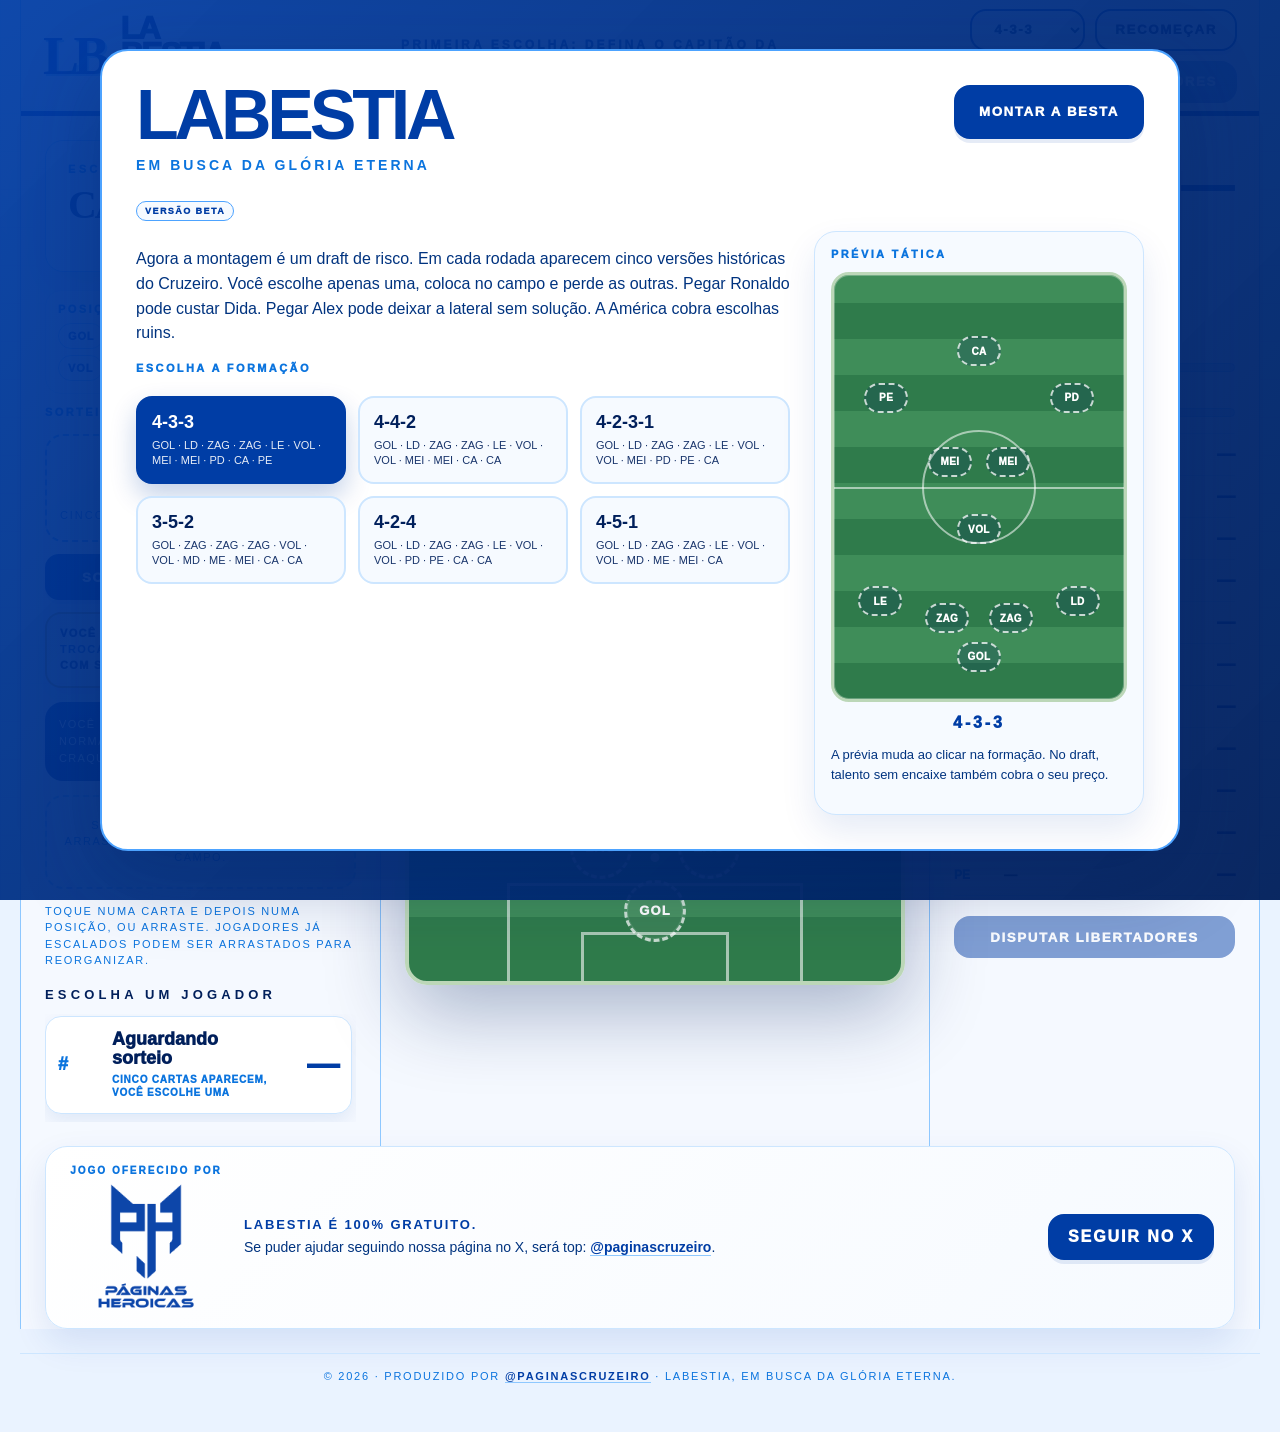
==== index.html @ 69e486f3 "Rename index.html.html to index.html" ====
<!doctype html>
<html lang="pt-BR">
<head>
<meta charset="utf-8" />
<meta name="viewport" content="width=device-width, initial-scale=1" />
<title>LaBestia, Em Busca da Glória Eterna</title>
<style>
:root{
  --blue990:#001744;
  --blue960:#001F5B;
  --blue900:#00337F;
  --blue850:#003DA5;
  --blue780:#0057C2;
  --blue700:#0B74DE;
  --blue520:#4DA3FF;
  --blue340:#8EC8FF;
  --blue190:#CDE6FF;
  --blue120:#EAF3FF;
  --blue070:#F6FAFF;
  --white:#FFFFFF;
  --gold:#D6A542;
  --gold2:#F0CC6B;
  --warn:#D94A3A;
  --good:#0B74DE;
  --shadow:0 18px 46px rgba(0,31,91,.18);
  --shadow2:0 26px 80px rgba(0,31,91,.32);
  --mono:"Arial Narrow","Roboto Condensed","Oswald",Arial,sans-serif;
  --sans:Inter,Arial,sans-serif;
}
*{box-sizing:border-box}
html,body{margin:0;min-height:100%;background:var(--blue120);color:var(--blue960);font-family:var(--sans)}
body:before{content:"";position:fixed;inset:0;pointer-events:none;background:radial-gradient(circle at 18% 0%,rgba(255,255,255,.90),transparent 34%),linear-gradient(90deg,rgba(0,61,165,.075) 1px,transparent 1px),linear-gradient(0deg,rgba(0,61,165,.055) 1px,transparent 1px);background-size:auto,38px 38px,38px 38px;opacity:.98}
button,select{font-family:var(--mono);font-weight:1000;letter-spacing:.12em;text-transform:uppercase;color:var(--blue960);background:var(--white);border:2px solid var(--blue850);border-radius:16px;min-height:42px;padding:0 18px;cursor:pointer;box-shadow:0 4px 0 rgba(0,61,165,.10)}
button:hover,select:hover{transform:translateY(-1px);box-shadow:0 7px 0 rgba(0,61,165,.12)}
button:disabled{opacity:.48;cursor:not-allowed;transform:none;box-shadow:none}.btn-primary{background:var(--blue850);color:var(--white);border-color:var(--blue850)}.btn-soft{background:var(--blue190);color:var(--blue900);border-color:var(--blue520)}.btn-gold{background:linear-gradient(180deg,var(--gold2),var(--gold));border-color:var(--gold);color:var(--blue960)}
.app{width:min(1240px,calc(100vw - 28px));margin:0 auto;position:relative;z-index:1;background:rgba(255,255,255,.50);border-left:1px solid var(--blue340);border-right:1px solid var(--blue340)}
.topbar{min-height:116px;display:grid;grid-template-columns:320px 1fr 420px;align-items:center;border-bottom:5px solid var(--blue850);gap:16px;padding:0 22px;background:linear-gradient(180deg,rgba(255,255,255,.72),rgba(234,243,255,.66))}
.brand{display:flex;align-items:center;gap:16px}.brand .mark{font-family:Georgia,serif;font-size:54px;font-weight:900;letter-spacing:-.1em;color:var(--blue850);text-shadow:2px 2px 0 var(--blue340)}.brand .word{font-family:var(--mono);font-size:32px;line-height:.82;font-weight:1000;letter-spacing:-.07em;text-transform:uppercase;color:var(--blue960)}.brand .tag{font-family:var(--mono);font-size:10px;letter-spacing:.28em;margin-top:9px;color:var(--blue700);white-space:nowrap}.center-status{text-align:center;font-family:var(--mono);letter-spacing:.26em;font-size:12px;font-weight:1000;color:var(--blue900);text-transform:uppercase;line-height:1.6}.top-actions{display:flex;gap:10px;justify-content:flex-end;align-items:center;flex-wrap:wrap}.top-actions select{min-width:112px;background:var(--blue070)}
.layout{display:grid;grid-template-columns:360px minmax(520px,1fr) 330px;min-height:760px}.left,.right{padding:24px;border-right:1px solid var(--blue340)}.right{border-right:0;border-left:1px solid var(--blue340)}.pitch-wrap{padding:24px;display:flex;align-items:stretch}.draw-card{background:var(--white);min-height:132px;padding:22px;margin-bottom:18px;border:1px solid var(--blue340);border-radius:18px;box-shadow:var(--shadow)}.draw-card .label{font-family:var(--mono);font-size:11px;letter-spacing:.30em;color:var(--blue700);font-weight:1000;text-transform:uppercase}.draw-title{display:flex;align-items:flex-end;gap:12px;margin-top:12px}.country{font-family:Georgia,serif;font-size:40px;line-height:.9;font-weight:900;letter-spacing:-.06em;color:var(--blue960)}.cup{font-family:var(--mono);font-size:22px;line-height:1;font-weight:1000;color:var(--blue850);letter-spacing:.06em;text-transform:uppercase}.micro{font-family:var(--mono);font-size:11px;letter-spacing:.22em;color:var(--blue700);font-weight:1000;text-transform:uppercase}.small{font-size:13px;color:var(--blue900);line-height:1.55}.hint{font-family:var(--mono);font-size:11px;letter-spacing:.16em;color:var(--blue700);line-height:1.5;text-transform:uppercase;margin:14px 0}.btn-row{display:flex;gap:10px;flex-wrap:wrap}.btn-row button{border-radius:14px;min-height:46px;flex:1;padding:0 12px}.roll-strip{height:108px;border:2px dashed var(--blue520);border-radius:18px;background:linear-gradient(135deg,var(--blue070),var(--blue190));display:grid;place-items:center;margin:16px 0 12px;overflow:hidden;position:relative;box-shadow:inset 0 0 0 1px rgba(255,255,255,.82)}.roll-strip:after{content:"";position:absolute;inset:0;background:linear-gradient(90deg,transparent,rgba(255,255,255,.86),transparent);transform:translateX(-120%)}.rolling:after{animation:scan .72s linear infinite}@keyframes scan{to{transform:translateX(120%)}}.roll-main{font-family:var(--mono);font-size:42px;font-weight:1000;letter-spacing:-.04em;text-transform:uppercase;color:var(--blue960);max-width:305px;white-space:nowrap;overflow:hidden;text-overflow:ellipsis;text-align:center}.roll-sub{font-family:var(--mono);font-size:11px;color:var(--blue700);letter-spacing:.18em;text-transform:uppercase;text-align:center;margin-top:6px;max-width:310px;line-height:1.3}.need-box{background:var(--blue070);border:1px solid var(--blue190);border-radius:16px;padding:12px;margin:12px 0}.need-tags{display:flex;flex-wrap:wrap;gap:6px;margin-top:8px}.need-tags span{font-family:var(--mono);font-size:11px;font-weight:1000;letter-spacing:.08em;background:var(--white);border:1px solid var(--blue340);border-radius:999px;padding:6px 9px;color:var(--blue850)}.need-tags span.done{background:var(--blue850);color:var(--white);border-color:var(--blue850)}
.left h3,.right h3{font-family:var(--mono);letter-spacing:.32em;text-transform:uppercase;font-size:13px;margin:18px 0 12px;color:var(--blue960)}.option-list{display:grid;gap:10px;max-height:390px;overflow:auto;padding:2px 4px 8px 0}.player-option{display:grid;grid-template-columns:44px minmax(0,1fr) 54px;gap:10px;align-items:center;background:var(--white);border:1px solid var(--blue190);border-radius:16px;padding:13px 12px;cursor:pointer;box-shadow:0 8px 20px rgba(0,61,165,.09);min-height:86px;position:relative}.player-option:hover,.player-option.selected{border-color:var(--blue850);box-shadow:0 12px 28px rgba(0,61,165,.18);transform:translateY(-1px)}.player-option.legend{background:linear-gradient(180deg,var(--white),rgba(240,204,107,.30));border-color:var(--gold)}.player-option.craque{background:linear-gradient(180deg,var(--white),var(--blue070));border-color:var(--blue520)}.player-option.weak{opacity:.96}.player-option .num{font-family:var(--mono);font-size:18px;font-weight:1000;color:var(--blue700)}.player-option .name{font-family:var(--mono);font-size:18px;font-weight:1000;line-height:1.05;color:var(--blue960);overflow-wrap:anywhere}.player-option .meta{font-family:var(--mono);font-size:10px;line-height:1.35;color:var(--blue700);font-weight:1000;text-transform:uppercase;letter-spacing:.08em;margin-top:5px}.player-option .tagline2{display:inline-block;margin-top:6px;border:1px solid var(--blue340);border-radius:999px;padding:4px 7px;background:var(--blue070);color:var(--blue850);font-size:10px;letter-spacing:.08em;font-family:var(--mono);font-weight:1000;text-transform:uppercase}.player-option .ovr{font-family:var(--mono);font-size:32px;font-weight:1000;color:var(--blue850);text-align:right}.player-option .ovr small{display:block;font-size:9px;color:var(--blue700);letter-spacing:.08em}.draft-note{background:linear-gradient(180deg,var(--blue850),var(--blue900));color:var(--white);border-radius:18px;padding:14px;margin:14px 0;font-family:var(--mono);text-transform:uppercase;letter-spacing:.12em;font-size:11px;line-height:1.55}.draft-note b{color:var(--gold2)}
.pitch{position:relative;width:100%;min-height:708px;max-height:760px;background:repeating-linear-gradient(0deg,#2f7b4b 0,#2f7b4b 64px,#3f8d59 64px,#3f8d59 128px);border:4px solid #bcd7b8;border-radius:22px;overflow:hidden;box-shadow:var(--shadow2);margin:auto}.pitch:before{content:"";position:absolute;inset:0;background:radial-gradient(circle at center,rgba(255,255,255,.10),transparent 38%)}.half,.box,.smallbox,.circle,.spot{position:absolute;border-color:rgba(255,255,255,.58)}.half{left:0;right:0;top:50%;border-top:3px solid rgba(255,255,255,.58)}.circle{width:154px;height:154px;border:3px solid rgba(255,255,255,.58);border-radius:50%;left:50%;top:50%;transform:translate(-50%,-50%)}.box{left:20%;width:60%;height:14%;border:3px solid rgba(255,255,255,.58)}.box.top{top:0;border-top:0}.box.bottom{bottom:0;border-bottom:0}.smallbox{left:35%;width:30%;height:7%;border:3px solid rgba(255,255,255,.58)}.smallbox.top{top:0;border-top:0}.smallbox.bottom{bottom:0;border-bottom:0}.spot{width:9px;height:9px;border-radius:50%;background:rgba(255,255,255,.70);border:0;left:50%;transform:translateX(-50%)}.spot.top{top:17%}.spot.center{top:50%}.spot.bottom{bottom:17%}.slot{position:absolute;transform:translate(-50%,-50%);width:104px;min-height:58px;border:3px dashed rgba(255,255,255,.72);border-radius:22px;display:grid;place-items:center;text-align:center;color:var(--white);font-family:var(--mono);font-size:13px;font-weight:1000;letter-spacing:.08em;text-transform:uppercase;background:rgba(0,31,91,.16);padding:7px;transition:.12s ease;z-index:4}.slot.open:hover,.slot.drop-ok{border-color:var(--gold2);background:rgba(240,204,107,.34);transform:translate(-50%,-50%) scale(1.04)}.slot.selected-move{border-color:var(--gold2);box-shadow:0 0 0 4px rgba(240,204,107,.30)}.slot.filled{border-style:solid;background:rgba(255,255,255,.96);color:var(--blue960);box-shadow:0 10px 25px rgba(0,31,91,.25);min-height:78px;cursor:grab}.slot.badfit{border-color:var(--warn)}.slot .slot-pos{font-size:10px;color:var(--blue700);letter-spacing:.18em}.slot .slot-name{font-size:15px;line-height:1.05;max-width:92px;overflow:hidden;text-overflow:ellipsis;white-space:nowrap}.slot .slot-allpos{font-size:9px;color:var(--blue700);letter-spacing:.08em;margin-top:2px;white-space:nowrap;overflow:hidden;text-overflow:ellipsis;max-width:92px}.slot .slot-ovr{font-size:24px;line-height:1;color:var(--blue850)}.slot .slot-penalty{font-size:9px;color:var(--warn);letter-spacing:.05em}.right .dash{height:6px;width:54px;background:var(--blue850);margin-left:auto;margin-bottom:26px}.tabs{display:flex;gap:8px;margin-bottom:18px}.tab{font-family:var(--mono);font-weight:1000;letter-spacing:.16em;text-transform:uppercase;font-size:11px;color:var(--blue960);display:flex;align-items:center;gap:7px}.tab:before{content:"";width:24px;height:3px;background:var(--blue850);display:block}.tab.def:before{background:var(--blue520)}.big-score{font-family:var(--mono);font-size:54px;line-height:1;font-weight:1000;color:var(--blue850);text-align:center;margin:10px 0 20px}.meter{height:9px;background:var(--blue190);border:1px solid var(--blue340);border-radius:999px;margin:8px 0 16px;overflow:hidden}.meter span{display:block;height:100%;width:0;background:var(--blue850);transition:.25s ease}.meter.def span{background:var(--blue520)}.box-list{margin-top:14px;border-top:1px solid var(--blue190)}.box-row{display:grid;grid-template-columns:42px minmax(0,1fr) 44px;gap:8px;align-items:center;border-bottom:1px solid var(--blue190);min-height:42px;font-family:var(--mono);font-weight:1000;color:var(--blue960)}.box-row .pos{font-size:12px;color:var(--blue700)}.box-row .name{font-size:13px;overflow:hidden;text-overflow:ellipsis;white-space:nowrap}.box-row .name .allpos{display:block;font-size:9px;color:var(--blue700);letter-spacing:.08em;line-height:1.1;overflow:hidden;text-overflow:ellipsis}.box-row .ovr{text-align:right;font-size:18px;color:var(--blue850)}.summary-actions{margin-top:20px}.summary-actions button{width:100%}.shape-warning{border:1px solid var(--warn);background:rgba(217,74,58,.08);border-radius:14px;padding:10px;color:var(--blue960);font-size:12px;line-height:1.45;margin-top:14px}
.start-overlay{position:fixed;inset:0;background:linear-gradient(135deg,rgba(0,61,165,.94),rgba(0,31,91,.96));display:grid;place-items:center;z-index:30;padding:24px}.start-panel{width:min(1080px,100%);background:var(--white);border:2px solid var(--blue520);border-radius:28px;padding:34px;box-shadow:var(--shadow2)}.start-panel h1{font-family:var(--mono);font-size:70px;line-height:.86;letter-spacing:-.06em;text-transform:uppercase;margin:0;color:var(--blue850)}.start-panel h2{font-family:var(--mono);letter-spacing:.22em;text-transform:uppercase;font-size:14px;color:var(--blue700);margin:12px 0 18px}.start-panel p{color:var(--blue900);line-height:1.55}.formation-grid{display:grid;grid-template-columns:repeat(3,1fr);gap:12px;margin:22px 0}.formation-card{background:var(--blue070);border:2px solid var(--blue190);border-radius:16px;padding:14px;cursor:pointer}.formation-card.active{background:var(--blue850);border-color:var(--blue850);color:var(--white);box-shadow:0 12px 26px rgba(0,61,165,.24)}.formation-card b{font-family:var(--mono);font-size:18px}.formation-card span{display:block;margin-top:5px;font-size:11px;line-height:1.35;color:inherit;opacity:.9}.modal{position:fixed;inset:0;background:rgba(0,31,91,.76);display:none;z-index:40;padding:24px;overflow:auto}.modal.open{display:block}.modal-card{width:min(1100px,100%);margin:0 auto;background:var(--blue070);border:2px solid var(--blue520);border-radius:24px;box-shadow:var(--shadow2);overflow:hidden}.modal-head{display:flex;align-items:center;justify-content:space-between;gap:14px;padding:22px 26px;border-bottom:4px solid var(--blue850);background:var(--white)}.modal-head h2{font-family:var(--mono);font-size:34px;text-transform:uppercase;letter-spacing:.05em;margin:0;color:var(--blue850)}.modal-head p{margin:4px 0 0;color:var(--blue700);font-family:var(--mono);letter-spacing:.12em;text-transform:uppercase;font-size:11px}#tournamentContent{padding:24px}.mode-choice{display:grid;grid-template-columns:repeat(2,minmax(0,1fr));gap:18px}.mode-card{background:var(--white);border:2px solid var(--blue190);border-radius:20px;padding:20px;min-height:270px;box-shadow:0 14px 34px rgba(0,61,165,.11);display:flex;flex-direction:column;justify-content:space-between}.mode-card:hover{border-color:var(--blue850);transform:translateY(-2px);transition:.15s ease}.mode-card h3{font-family:var(--mono);font-size:30px;letter-spacing:-.02em;text-transform:uppercase;margin:0 0 10px;color:var(--blue850)}.mode-card p,.mode-card li{color:var(--blue900);line-height:1.52}.mode-card .tagline{font-family:var(--mono);font-size:11px;letter-spacing:.18em;text-transform:uppercase;color:var(--blue700);font-weight:1000;margin-bottom:8px}.campaign{display:grid;grid-template-columns:1fr 1fr;gap:18px}.panel{background:var(--white);border:1px solid var(--blue190);border-radius:20px;padding:18px;box-shadow:0 12px 28px rgba(0,61,165,.10)}.panel h3{font-family:var(--mono);font-size:18px;letter-spacing:.15em;text-transform:uppercase;margin:0 0 14px;color:var(--blue850)}.phase{font-family:var(--mono);letter-spacing:.16em;text-transform:uppercase;font-weight:1000;color:var(--blue700);font-size:12px;margin:12px 0}.next-card{background:linear-gradient(135deg,var(--blue850),var(--blue900));color:var(--white);border-radius:18px;padding:18px;margin-bottom:14px}.versus{font-family:var(--mono);font-size:26px;font-weight:1000;text-transform:uppercase;letter-spacing:.02em;line-height:1.1}.meta{font-family:var(--mono);font-size:11px;letter-spacing:.14em;text-transform:uppercase;color:var(--blue190);margin-top:8px}.mini-cards{display:grid;grid-template-columns:repeat(3,1fr);gap:10px;margin:12px 0}.mini-card{background:var(--blue070);border:1px solid var(--blue190);border-radius:14px;padding:12px;text-align:center}.mini-card b{font-family:var(--mono);font-size:24px;color:var(--blue850)}.toolbar{display:flex;gap:10px;flex-wrap:wrap;margin-top:14px}.toolbar button{flex:1}.table{width:100%;border-collapse:collapse;font-family:var(--mono);font-weight:1000}.table th,.table td{border-bottom:1px solid var(--blue190);padding:8px 6px;text-align:left;color:var(--blue960)}.table th{font-size:10px;letter-spacing:.14em;color:var(--blue700);text-transform:uppercase}.history{max-height:330px;overflow:auto}.history-item{border-bottom:1px solid var(--blue190);padding:9px 0;color:var(--blue900);font-size:13px;line-height:1.4}.live-score{display:grid;grid-template-columns:1fr auto 1fr;gap:16px;align-items:center;background:var(--white);border:1px solid var(--blue190);border-radius:22px;padding:18px;margin-bottom:16px}.live-team{font-family:var(--mono);font-size:20px;font-weight:1000;text-transform:uppercase;color:var(--blue960)}.live-team.away{text-align:right}.scoreline{font-family:var(--mono);font-size:58px;line-height:1;font-weight:1000;color:var(--blue850);white-space:nowrap}.minute{font-family:var(--mono);letter-spacing:.2em;text-transform:uppercase;color:var(--blue700);font-weight:1000;text-align:center}.progress{height:10px;background:var(--blue190);border-radius:999px;overflow:hidden;margin:12px 0}.progress span{display:block;height:100%;background:var(--blue850);width:0}.event-log{background:var(--blue070);border:1px solid var(--blue190);border-radius:18px;padding:14px;max-height:360px;overflow:auto}.event{padding:8px 0;border-bottom:1px solid var(--blue190);color:var(--blue900);line-height:1.4}.event.goal{font-weight:800;color:var(--blue850)}.event .scorer{font-family:var(--mono);font-weight:1000;color:var(--blue960)}.tactic-grid{display:grid;grid-template-columns:repeat(4,1fr);gap:10px}.tactic-grid button{min-height:70px;white-space:normal;line-height:1.25}.final-banner{font-family:var(--mono);font-size:34px;letter-spacing:.04em;text-transform:uppercase;color:var(--white);background:linear-gradient(135deg,var(--blue850),var(--blue900));border-radius:22px;padding:24px;margin-bottom:18px;text-align:center}.toast{position:fixed;bottom:22px;left:50%;transform:translateX(-50%);background:var(--blue850);color:var(--white);font-family:var(--mono);letter-spacing:.12em;text-transform:uppercase;font-weight:1000;border-radius:999px;padding:12px 18px;box-shadow:var(--shadow2);display:none;z-index:60;max-width:min(780px,calc(100vw - 30px));text-align:center}

.start-head{display:flex;align-items:flex-start;justify-content:space-between;gap:18px;margin-bottom:10px}.start-head button{min-width:190px;min-height:54px}.start-content{display:grid;grid-template-columns:minmax(0,1fr) 330px;gap:24px;align-items:start}.formation-preview-card{background:var(--blue070);border:1px solid var(--blue190);border-radius:22px;padding:16px;box-shadow:0 16px 34px rgba(0,61,165,.10)}.preview-pitch{position:relative;height:430px;margin-top:12px;border:3px solid #bcd7b8;border-radius:18px;background:repeating-linear-gradient(0deg,#2f7b4b 0,#2f7b4b 36px,#3f8d59 36px,#3f8d59 72px);overflow:hidden;box-shadow:inset 0 0 0 1px rgba(255,255,255,.28)}.preview-pitch:before{content:"";position:absolute;left:0;right:0;top:50%;border-top:2px solid rgba(255,255,255,.55)}.preview-pitch:after{content:"";position:absolute;width:110px;height:110px;border:2px solid rgba(255,255,255,.55);border-radius:50%;left:50%;top:50%;transform:translate(-50%,-50%)}.preview-slot{position:absolute;transform:translate(-50%,-50%);width:44px;height:30px;border:2px dashed rgba(255,255,255,.75);border-radius:999px;display:grid;place-items:center;color:var(--white);font-family:var(--mono);font-size:10px;font-weight:1000;letter-spacing:.04em;background:rgba(0,31,91,.22)}.preview-title{font-family:var(--mono);font-weight:1000;text-transform:uppercase;letter-spacing:.18em;color:var(--blue850);margin-top:12px;text-align:center}.selected-tray{min-height:94px;margin:14px 0;border:2px dashed var(--blue340);border-radius:18px;background:linear-gradient(135deg,var(--blue070),rgba(205,230,255,.82));display:grid;place-items:center;padding:12px;transition:.15s ease}.selected-tray.ready{border-color:var(--gold);background:linear-gradient(135deg,rgba(240,204,107,.30),var(--blue070));box-shadow:0 12px 26px rgba(0,61,165,.12)}.tray-empty{font-family:var(--mono);font-size:11px;letter-spacing:.14em;text-transform:uppercase;color:var(--blue700);text-align:center;line-height:1.45}.tray-card{width:100%;display:grid;grid-template-columns:minmax(0,1fr) 54px;gap:10px;align-items:center;background:var(--white);border:1px solid var(--blue520);border-radius:16px;padding:12px;cursor:grab;box-shadow:0 10px 24px rgba(0,61,165,.14)}.tray-card b{font-family:var(--mono);font-size:19px;line-height:1.05;color:var(--blue960);display:block;white-space:nowrap;overflow:hidden;text-overflow:ellipsis}.tray-card span{font-family:var(--mono);font-size:10px;letter-spacing:.08em;text-transform:uppercase;color:var(--blue700);font-weight:1000}.tray-card .tray-ovr{font-family:var(--mono);font-size:31px;color:var(--blue850);font-weight:1000;text-align:right}.slot.can-drop{border-color:var(--gold2);box-shadow:0 0 0 4px rgba(240,204,107,.20)}.slot.drop-bad{border-color:var(--warn);box-shadow:0 0 0 4px rgba(217,74,58,.18)}.slot .slot-open-pos{font-size:13px}.slot.filled{min-height:62px}.slot.badfit{border-color:var(--warn);color:var(--warn)}.slot.badfit .slot-ovr{color:var(--warn)}.slot .slot-name{font-size:15px;line-height:1.05;max-width:92px;overflow:hidden;text-overflow:ellipsis;white-space:nowrap}.slot .slot-ovr{font-size:26px;line-height:1;color:var(--blue850)}.result-hero{display:grid;grid-template-columns:120px minmax(0,1fr);gap:18px;align-items:center;background:var(--white);border:1px solid var(--blue190);border-radius:24px;padding:20px;margin-bottom:18px;box-shadow:0 16px 36px rgba(0,61,165,.10)}.result-hero .emoji{font-size:78px;line-height:1;text-align:center}.result-hero h3{font-family:var(--mono);font-size:28px;letter-spacing:.04em;text-transform:uppercase;color:var(--blue850);margin:0 0 8px}.result-hero p{margin:0;color:var(--blue900);line-height:1.45}.result-hero.heartbreak{border-color:rgba(217,74,58,.34);background:linear-gradient(135deg,var(--white),rgba(217,74,58,.07))}.result-hero.heartbreak h3{color:var(--warn)}

@media(max-width:1120px){.app{width:100%;border:0}.topbar{grid-template-columns:1fr;justify-items:center;padding:18px}.top-actions{justify-content:center}.layout{grid-template-columns:1fr}.pitch-wrap{padding:16px}.pitch{min-height:650px}.left,.right{border:0;border-bottom:1px solid var(--blue340)}.campaign,.mode-choice,.start-content{grid-template-columns:1fr}.formation-grid{grid-template-columns:repeat(2,1fr)}.formation-preview-card{display:none}}
@media(max-width:640px){.brand .mark{font-size:46px}.brand .word{font-size:28px}.start-panel{padding:24px}.start-panel h1{font-size:52px}.start-head{display:block}.start-head button{width:100%;margin-top:18px}.formation-grid{grid-template-columns:1fr}.pitch{min-height:610px}.slot{width:72px;min-height:46px}.slot .slot-name{font-size:11px;max-width:60px}.live-score{grid-template-columns:1fr;text-align:center}.live-team.away{text-align:center}.tactic-grid{grid-template-columns:1fr 1fr}.left,.right{padding:18px}}

/* --- Ajustes v3: campo mais limpo, encaixe destacado e animações --- */
.slot{width:76px;min-height:48px;border-radius:999px;padding:4px 5px;line-height:1;}
.slot.open{width:62px;height:62px;min-height:62px;border-radius:50%;background:rgba(255,255,255,.06);box-shadow:inset 0 0 0 1px rgba(255,255,255,.12)}
.slot.open .slot-open-pos{font-size:13px;color:var(--white);letter-spacing:.08em;line-height:1}
.slot.open .fit-adjusted{display:block;margin-top:4px;font-size:8px;letter-spacing:.06em;color:var(--white);opacity:.92;line-height:1.1}
.slot.open.can-drop{border-style:solid;border-color:var(--gold2);background:rgba(240,204,107,.26);box-shadow:0 0 0 4px rgba(240,204,107,.16),inset 0 0 0 1px rgba(255,255,255,.18)}
.slot.open.can-drop .slot-open-pos,.slot.open.can-drop .fit-adjusted{color:var(--white)}
.slot.open.drop-bad{border-style:dashed;border-color:rgba(217,74,58,.85);background:rgba(255,255,255,.10);opacity:.58;filter:saturate(.70)}
.slot.open.drop-bad .slot-open-pos{color:var(--white)}
.slot.open.drop-bad .fit-adjusted{color:#FFD9D4;opacity:1}
.slot.filled{width:78px;min-height:54px;border-radius:18px;padding:6px 5px;}
.slot.filled:hover{transform:translate(-50%,-50%) scale(1.03)}
.slot .slot-name{font-size:12px;line-height:1;max-width:66px;}
.slot .slot-ovr{font-size:22px;line-height:.95;margin-top:2px;}
.slot.badfit{border-color:var(--warn);background:rgba(255,255,255,.98);box-shadow:0 10px 26px rgba(217,74,58,.18)}
.slot.badfit .slot-name,.slot.badfit .slot-ovr{color:var(--warn)}
.slot.selected-move{box-shadow:0 0 0 5px rgba(240,204,107,.25),0 12px 28px rgba(0,31,91,.22)}
.result-scene{position:relative;min-height:220px;display:grid;place-items:center;border-radius:22px;overflow:hidden;background:linear-gradient(135deg,var(--blue850),var(--blue700));margin-bottom:16px;border:1px solid var(--blue520)}
.result-scene:before{content:"";position:absolute;inset:-20%;background:radial-gradient(circle at 50% 40%,rgba(255,255,255,.35),transparent 22%),linear-gradient(90deg,rgba(255,255,255,.11) 1px,transparent 1px),linear-gradient(0deg,rgba(255,255,255,.10) 1px,transparent 1px);background-size:auto,28px 28px,28px 28px;animation:sceneDrift 7s linear infinite;opacity:.72}
@keyframes sceneDrift{to{transform:translate(28px,28px)}}
.trophy-anim{position:relative;width:112px;height:142px;animation:trophyRise 1.2s cubic-bezier(.2,1.3,.2,1) both;filter:drop-shadow(0 18px 16px rgba(0,31,91,.34))}
.trophy-anim:before{content:"";position:absolute;left:31px;top:18px;width:50px;height:70px;background:linear-gradient(180deg,var(--gold2),var(--gold));border-radius:0 0 18px 18px;border:4px solid rgba(255,255,255,.50)}
.trophy-anim:after{content:"";position:absolute;left:45px;top:92px;width:22px;height:34px;background:linear-gradient(180deg,var(--gold2),var(--gold));box-shadow:0 28px 0 16px var(--gold);border-radius:8px}
.trophy-ear{display:none}
.trophy-shine{position:absolute;left:40px;top:24px;width:12px;height:56px;background:rgba(255,255,255,.55);border-radius:10px;transform:rotate(14deg)}
@keyframes trophyRise{0%{transform:translateY(90px) scale(.66);opacity:0}70%{transform:translateY(-8px) scale(1.05);opacity:1}100%{transform:translateY(0) scale(1)}}
.result-confetti{position:absolute;inset:0;pointer-events:none;background:radial-gradient(circle at 20% 18%,var(--gold2) 0 3px,transparent 4px),radial-gradient(circle at 72% 26%,var(--white) 0 3px,transparent 4px),radial-gradient(circle at 54% 14%,var(--blue190) 0 3px,transparent 4px),radial-gradient(circle at 82% 66%,var(--gold2) 0 3px,transparent 4px),radial-gradient(circle at 32% 78%,var(--white) 0 3px,transparent 4px);animation:confettiFall 1.6s ease-in-out infinite alternate}
@keyframes confettiFall{to{transform:translateY(16px)}}
.defeat-anim{position:relative;width:146px;height:166px;animation:defeatShake 1.1s ease-in-out infinite;filter:drop-shadow(0 16px 14px rgba(0,31,91,.25))}
.defeat-anim .head{position:absolute;left:52px;top:26px;width:42px;height:42px;border-radius:50%;background:var(--blue070);border:4px solid var(--blue340)}
.defeat-anim .body{position:absolute;left:45px;top:73px;width:56px;height:74px;border-radius:22px 22px 12px 12px;background:var(--blue190);border:4px solid var(--blue340)}
.defeat-anim .arm{position:absolute;top:24px;width:54px;height:88px;border:9px solid var(--blue070);border-bottom:0;border-radius:50px 50px 0 0}.defeat-anim .arm.left{left:8px;transform:rotate(-35deg)}.defeat-anim .arm.right{right:8px;transform:rotate(35deg)}
.defeat-anim .tear{position:absolute;left:83px;top:54px;width:7px;height:13px;border-radius:50%;background:var(--blue520);animation:tearDrop 1.2s ease-in infinite}
@keyframes defeatShake{0%,100%{transform:rotate(-1deg)}50%{transform:rotate(2deg) translateY(2px)}}
@keyframes tearDrop{0%{opacity:0;transform:translateY(-3px)}35%{opacity:1}100%{opacity:0;transform:translateY(18px)}}
.match-result-flash{margin:14px 0;padding:12px 14px;border-radius:16px;font-family:var(--mono);letter-spacing:.12em;text-transform:uppercase;font-weight:1000;text-align:center;animation:flashIn .55s ease both}.match-result-flash.win{background:rgba(240,204,107,.34);color:var(--blue960);border:1px solid var(--gold)}.match-result-flash.loss{background:rgba(217,74,58,.10);color:var(--warn);border:1px solid rgba(217,74,58,.35)}.match-result-flash.draw{background:var(--blue190);color:var(--blue900);border:1px solid var(--blue340)}
@keyframes flashIn{from{opacity:0;transform:translateY(8px) scale(.98)}to{opacity:1;transform:translateY(0) scale(1)}}
@media(max-width:980px){.slot.filled{width:82px}.slot .slot-name{max-width:70px;font-size:12px}.slot.open{width:66px;height:42px}.slot.open .fit-adjusted{font-size:8px}}


/* --- Ajustes v5: draft mais cruel e final mais vivo --- */
.emoji-burst{position:absolute;inset:0;pointer-events:none;z-index:3}
.emoji-burst span{position:absolute;font-size:28px;animation:emojiFloat 1.9s ease-in-out infinite;filter:drop-shadow(0 8px 8px rgba(0,31,91,.24))}
.emoji-burst span:nth-child(1){left:10%;top:18%;animation-delay:.05s}.emoji-burst span:nth-child(2){left:78%;top:14%;animation-delay:.22s}.emoji-burst span:nth-child(3){left:22%;top:70%;animation-delay:.39s}.emoji-burst span:nth-child(4){left:70%;top:72%;animation-delay:.55s}.emoji-burst span:nth-child(5){left:45%;top:10%;animation-delay:.78s}.emoji-burst span:nth-child(6){left:51%;top:80%;animation-delay:.96s}
.emoji-burst.loss span{animation-name:emojiFall;opacity:.92}.emoji-burst.loss span:nth-child(3){font-size:34px}.emoji-burst.win span:nth-child(1),.emoji-burst.win span:nth-child(5){font-size:34px}
@keyframes emojiFloat{0%{transform:translateY(24px) scale(.65) rotate(-12deg);opacity:0}35%{opacity:1}100%{transform:translateY(-28px) scale(1.16) rotate(13deg);opacity:.18}}
@keyframes emojiFall{0%{transform:translateY(-16px) rotate(-8deg);opacity:0}30%{opacity:1}100%{transform:translateY(38px) rotate(14deg);opacity:.25}}
.scene-caption{position:absolute;bottom:18px;left:50%;transform:translateX(-50%);z-index:4;background:rgba(255,255,255,.93);color:var(--blue850);font-family:var(--mono);font-size:18px;font-weight:1000;letter-spacing:.12em;text-transform:uppercase;border-radius:999px;padding:9px 18px;box-shadow:0 12px 26px rgba(0,31,91,.20);white-space:nowrap}
.result-scene.loss .scene-caption{color:var(--warn)}
.result-scene.win{animation:winPulse 1.6s ease-in-out infinite alternate}.result-scene.loss{animation:lossDim 1.35s ease-in-out infinite alternate}
@keyframes winPulse{to{box-shadow:0 0 0 5px rgba(240,204,107,.22),0 26px 70px rgba(0,61,165,.30)}}
@keyframes lossDim{to{filter:saturate(.84) brightness(.96)}}
.trophy-anim{z-index:4}.defeat-anim{z-index:4}


/* --- Ajustes v6: assinatura Páginas Heroicas, cenas finais e rodapé profissional --- */
.field-watermark{position:absolute;left:50%;top:50%;width:min(42%,260px);aspect-ratio:520/669;transform:translate(-50%,-50%);background:url("[data-uri]") center/contain no-repeat;opacity:.085;filter:saturate(.8);pointer-events:none;z-index:1}
.pitch .half,.pitch .circle,.pitch .box,.pitch .smallbox,.pitch .spot{z-index:2}
.pitch .slot{z-index:4}
.ph-support{display:grid;grid-template-columns:160px minmax(0,1fr) auto;gap:18px;align-items:center;margin:0 24px 24px;padding:18px 20px;background:linear-gradient(135deg,var(--white),var(--blue070));border:1px solid var(--blue190);border-radius:22px;box-shadow:0 14px 34px rgba(0,61,165,.10)}
.ph-support-logo{display:grid;gap:6px;place-items:center;text-align:center}
.ph-support-logo .offer{font-family:var(--mono);font-size:10px;font-weight:1000;letter-spacing:.20em;text-transform:uppercase;color:var(--blue700)}
.ph-support-logo img{width:112px;max-height:128px;object-fit:contain;opacity:.95}
.ph-support-copy b{display:block;font-family:var(--mono);letter-spacing:.14em;text-transform:uppercase;color:var(--blue850);font-size:13px;margin-bottom:5px}
.ph-support-copy p{margin:0;color:var(--blue900);line-height:1.48;font-size:14px}
.ph-support-copy a,.site-footer a{color:var(--blue850);font-weight:800;text-decoration:none;border-bottom:1px solid var(--blue340)}
.ph-support-copy a:hover,.site-footer a:hover{color:var(--blue700)}
.ph-support .follow-btn{min-width:156px;justify-self:end;display:inline-flex;align-items:center;justify-content:center;min-height:46px;padding:0 18px;border:2px solid var(--blue850);border-radius:16px;background:var(--blue850);color:var(--white);font-family:var(--mono);font-weight:1000;letter-spacing:.12em;text-transform:uppercase;text-decoration:none;box-shadow:0 4px 0 rgba(0,61,165,.10)}.ph-support .follow-btn:hover{transform:translateY(-1px);box-shadow:0 7px 0 rgba(0,61,165,.12);color:var(--white)}
.site-footer{width:min(1240px,calc(100vw - 28px));margin:12px auto 34px;position:relative;z-index:1;text-align:center;font-family:var(--mono);font-size:11px;letter-spacing:.16em;text-transform:uppercase;color:var(--blue700);padding:16px;border-top:1px solid var(--blue190)}
.victory-anim{position:relative;width:150px;height:164px;z-index:4;animation:victoryJump 1.5s cubic-bezier(.2,1.3,.2,1) infinite;filter:drop-shadow(0 18px 16px rgba(0,31,91,.30))}
.victory-anim .v-head{position:absolute;left:55px;top:20px;width:42px;height:42px;border-radius:50%;background:var(--blue070);border:4px solid var(--blue190);box-shadow:inset 0 -5px 0 rgba(77,163,255,.24)}
.victory-anim .v-body{position:absolute;left:48px;top:65px;width:56px;height:76px;border-radius:22px 22px 14px 14px;background:linear-gradient(180deg,var(--blue190),var(--blue340));border:4px solid var(--blue070)}
.victory-anim .v-arm{position:absolute;top:20px;width:58px;height:76px;border:9px solid var(--blue070);border-bottom:0;border-radius:50px 50px 0 0}
.victory-anim .v-arm.left{left:4px;transform:rotate(-42deg)}
.victory-anim .v-arm.right{right:4px;transform:rotate(42deg)}
.victory-anim .v-star{position:absolute;left:62px;top:104px;font-size:25px;color:var(--gold);animation:starPulse 1.1s ease-in-out infinite alternate}
@keyframes victoryJump{0%,100%{transform:translateY(0) rotate(-1deg)}50%{transform:translateY(-12px) rotate(1deg)}}
@keyframes starPulse{to{transform:scale(1.18);opacity:.72}}
.emoji-burst.win span{font-size:0}
.emoji-burst.loss span{font-size:34px;animation-name:thumbsFall;opacity:.88;color:var(--warn)}
@keyframes thumbsFall{0%{transform:translateY(-18px) rotate(-8deg);opacity:0}28%{opacity:1}100%{transform:translateY(42px) rotate(16deg);opacity:.22}}
@media(max-width:820px){.ph-support{grid-template-columns:1fr;margin:0 16px 20px;text-align:center}.ph-support .follow-btn{justify-self:center;width:100%}.site-footer{width:100%;padding:14px 18px}}



/* --- Ajustes v7: taça realista, derrota com dislike e easter egg fase de grupos --- */
.result-scene{min-height:300px;padding:24px;}
.result-scene.win{background:linear-gradient(135deg,#003DA5,#0B74DE);}
.result-scene.loss{background:linear-gradient(135deg,#EAF3FF,#CDE6FF);border-color:rgba(217,74,58,.35);}
.scene-trophy{position:relative;z-index:4;display:grid;place-items:center;animation:trophyRise 1.05s cubic-bezier(.2,1.3,.2,1) both;}
.scene-trophy img{width:min(210px,46vw);max-height:250px;object-fit:contain;filter:drop-shadow(0 18px 20px rgba(0,31,91,.26));}
.result-scene.loss .scene-trophy{animation:lossTrophy .95s ease-in-out both;}
.result-scene.loss .scene-trophy img{filter:drop-shadow(0 15px 18px rgba(0,31,91,.15)) grayscale(.15) opacity(.90);}
@keyframes lossTrophy{0%{transform:translateY(-8px) rotate(0deg)}35%{transform:translateY(0) rotate(-4deg)}70%{transform:translateY(0) rotate(4deg)}100%{transform:translateY(0) rotate(0deg)}}
.result-confetti{position:absolute;inset:0;pointer-events:none;background:radial-gradient(circle at 10% 16%,var(--white) 0 4px,transparent 5px),radial-gradient(circle at 22% 68%,var(--blue190) 0 4px,transparent 5px),radial-gradient(circle at 37% 22%,var(--white) 0 3px,transparent 4px),radial-gradient(circle at 55% 78%,var(--blue520) 0 4px,transparent 5px),radial-gradient(circle at 72% 18%,var(--white) 0 4px,transparent 5px),radial-gradient(circle at 88% 66%,var(--blue190) 0 4px,transparent 5px),radial-gradient(circle at 48% 12%,var(--blue520) 0 3px,transparent 4px);animation:confettiFall 1.15s ease-in-out infinite alternate;z-index:2}
.tri-title{position:absolute;top:18px;left:50%;transform:translateX(-50%);z-index:5;background:rgba(255,255,255,.94);color:var(--blue850);font-family:var(--mono);font-size:30px;font-weight:1000;letter-spacing:.13em;text-transform:uppercase;border-radius:999px;padding:10px 22px;box-shadow:0 14px 30px rgba(0,31,91,.20);white-space:nowrap;animation:triPop 1.1s cubic-bezier(.2,1.25,.2,1) both}
@keyframes triPop{0%{transform:translateX(-50%) scale(.62);opacity:0}70%{transform:translateX(-50%) scale(1.08);opacity:1}100%{transform:translateX(-50%) scale(1)}}
.loss-title{position:absolute;top:18px;left:50%;transform:translateX(-50%);z-index:5;background:rgba(255,255,255,.96);color:var(--warn);font-family:var(--mono);font-size:18px;font-weight:1000;letter-spacing:.12em;text-transform:uppercase;border-radius:999px;padding:9px 18px;box-shadow:0 12px 26px rgba(0,31,91,.14);white-space:nowrap}
.result-scene.win .scene-caption{bottom:16px;color:var(--blue850)}
.result-scene.loss .scene-caption{bottom:16px;color:var(--warn)}
.group-easter{margin:14px 0 0;padding:14px 16px;border:2px solid rgba(217,74,58,.38);border-radius:18px;background:linear-gradient(135deg,rgba(217,74,58,.08),var(--white));color:var(--blue960);font-weight:800;line-height:1.45}
.group-easter b{font-family:var(--mono);letter-spacing:.09em;text-transform:uppercase;color:var(--warn)}
@media(max-width:640px){.result-scene{min-height:270px}.scene-trophy img{width:150px;max-height:205px}.tri-title{font-size:21px;padding:8px 15px}.loss-title{font-size:13px;padding:8px 12px}}


/* --- Ajustes v8: versão beta, Elifoot em breve e pausa antes das oitavas --- */
.beta-badge{display:inline-flex;align-items:center;justify-content:center;margin-left:10px;padding:4px 8px;border:1px solid var(--blue520);border-radius:999px;background:var(--blue070);color:var(--blue850);font-family:var(--mono);font-size:9px;font-weight:1000;letter-spacing:.16em;text-transform:uppercase;vertical-align:middle;white-space:nowrap}.start-panel .beta-badge{margin-left:0;margin-top:10px}.mode-card.disabled{opacity:.78;filter:saturate(.75);background:linear-gradient(180deg,var(--blue070),var(--white));cursor:not-allowed}.mode-card.disabled:hover{transform:none;border-color:var(--blue190)}.soon-pill{display:inline-flex;margin-top:12px;padding:8px 11px;border-radius:999px;background:var(--blue190);color:var(--blue850);font-family:var(--mono);font-size:11px;font-weight:1000;letter-spacing:.12em;text-transform:uppercase}.group-complete-hero{background:linear-gradient(135deg,var(--blue850),var(--blue900));border-radius:22px;color:var(--white);padding:22px;margin-bottom:16px;box-shadow:var(--shadow)}.group-complete-hero h3{margin:0 0 8px;font-family:var(--mono);font-size:30px;letter-spacing:.05em;text-transform:uppercase;color:var(--white)}.group-complete-hero p{margin:0;line-height:1.45;color:var(--blue190)}.qualified-row td{background:rgba(77,163,255,.12);color:var(--blue850)!important}.group-complete-note{border:1px solid var(--blue190);background:var(--blue070);border-radius:18px;padding:14px;color:var(--blue900);line-height:1.45;margin-top:14px}.group-complete-note b{font-family:var(--mono);letter-spacing:.10em;text-transform:uppercase;color:var(--blue850)}

/* --- v14: capitão + diagnóstico de campanha --- */
.team-profile-card{border:1px solid var(--blue190);background:linear-gradient(180deg,var(--white),var(--blue070));border-radius:18px;padding:14px;margin:14px 0;box-shadow:0 10px 24px rgba(0,61,165,.08)}
.team-profile-card .profile-kicker{font-family:var(--mono);font-size:10px;letter-spacing:.20em;text-transform:uppercase;color:var(--blue700);font-weight:1000;margin-bottom:6px}.team-profile-card .profile-title{font-family:var(--mono);font-size:22px;line-height:1.05;text-transform:uppercase;color:var(--blue850);font-weight:1000;margin-bottom:8px}.team-profile-card .profile-grid{display:grid;grid-template-columns:repeat(3,1fr);gap:8px;margin:10px 0}.team-profile-card .profile-stat{background:var(--blue070);border:1px solid var(--blue190);border-radius:12px;padding:8px;text-align:center;font-family:var(--mono);font-weight:1000;color:var(--blue960)}.team-profile-card .profile-stat span{display:block;font-size:9px;letter-spacing:.14em;text-transform:uppercase;color:var(--blue700);margin-bottom:4px}.team-profile-card .profile-stat b{font-size:18px;color:var(--blue850)}.team-profile-card .profile-text{font-size:13px;line-height:1.45;color:var(--blue900);margin:8px 0 0}.captain-badge{display:inline-block;margin-left:6px;padding:2px 6px;border-radius:999px;background:var(--gold2);color:var(--blue960);font-family:var(--mono);font-size:9px;letter-spacing:.10em;text-transform:uppercase;font-weight:1000;vertical-align:middle}.mode-card.disabled{opacity:.72;filter:saturate(.78)}.mode-card.disabled:hover{transform:none;border-color:var(--blue190)}.mode-card.disabled button{cursor:not-allowed;opacity:.75;box-shadow:none}

/* --- v15: disputa de pênaltis animada --- */
.penalty-stage{background:linear-gradient(135deg,var(--blue850),var(--blue700));border:1px solid var(--blue520);border-radius:24px;padding:22px;color:var(--white);box-shadow:var(--shadow);position:relative;overflow:hidden}
.penalty-stage:before{content:"";position:absolute;inset:0;background:linear-gradient(90deg,rgba(255,255,255,.10) 1px,transparent 1px),linear-gradient(0deg,rgba(255,255,255,.09) 1px,transparent 1px);background-size:30px 30px;opacity:.45;pointer-events:none}
.penalty-stage>*{position:relative;z-index:1}
.penalty-title{font-family:var(--mono);font-size:32px;letter-spacing:.07em;text-transform:uppercase;margin:0 0 8px;color:var(--white)}
.penalty-sub{font-family:var(--mono);font-size:12px;letter-spacing:.14em;text-transform:uppercase;color:var(--blue190);margin-bottom:18px}
.penalty-scoreboard{display:grid;grid-template-columns:1fr auto 1fr;gap:16px;align-items:center;margin:16px 0 18px}
.penalty-team{font-family:var(--mono);font-weight:1000;text-transform:uppercase;letter-spacing:.08em;font-size:18px}
.penalty-team.away{text-align:right}
.penalty-score{font-family:var(--mono);font-weight:1000;font-size:54px;line-height:1;color:var(--white);background:rgba(255,255,255,.12);border:1px solid rgba(255,255,255,.24);border-radius:18px;padding:8px 18px;min-width:138px;text-align:center}
.penalty-rows{display:grid;gap:12px;background:rgba(255,255,255,.10);border:1px solid rgba(255,255,255,.20);border-radius:20px;padding:14px;margin:14px 0}
.penalty-row{display:grid;grid-template-columns:150px minmax(0,1fr);gap:12px;align-items:center}
.penalty-label{font-family:var(--mono);font-weight:1000;text-transform:uppercase;letter-spacing:.10em;color:var(--white)}
.penalty-shots{display:flex;gap:8px;flex-wrap:wrap}
.penalty-shot{width:38px;height:38px;border-radius:50%;display:grid;place-items:center;background:rgba(255,255,255,.18);border:2px solid rgba(255,255,255,.36);font-family:var(--mono);font-weight:1000;font-size:20px;line-height:1;box-shadow:0 8px 20px rgba(0,31,91,.18)}
.penalty-shot.goal{background:var(--white);border-color:var(--white);color:var(--blue850);animation:penGoal .38s cubic-bezier(.2,1.4,.2,1)}
.penalty-shot.miss{background:rgba(217,74,58,.92);border-color:#ffd5cf;color:var(--white);animation:penMiss .38s ease}
.penalty-shot.pending{color:rgba(255,255,255,.50)}
.penalty-shot.active{box-shadow:0 0 0 5px rgba(255,255,255,.22),0 12px 26px rgba(0,31,91,.26)}
.penalty-note{line-height:1.5;color:var(--blue120);margin:10px 0 0}
.penalty-note b{color:var(--white)}
@keyframes penGoal{0%{transform:translateY(16px) scale(.55);opacity:.35}65%{transform:translateY(-6px) scale(1.18)}100%{transform:translateY(0) scale(1)}}
@keyframes penMiss{0%,100%{transform:translateX(0)}25%{transform:translateX(-5px) rotate(-8deg)}65%{transform:translateX(5px) rotate(8deg)}}
@media(max-width:640px){.penalty-scoreboard{grid-template-columns:1fr;text-align:center}.penalty-team.away{text-align:center}.penalty-row{grid-template-columns:1fr}.penalty-score{font-size:42px}}

/* --- v17: uma única troca de mão --- */
.reroll-warning{margin:12px 0 10px;border:2px solid var(--gold);background:linear-gradient(135deg,rgba(240,204,107,.28),var(--blue070));border-radius:16px;padding:12px 13px;color:var(--blue960);font-family:var(--mono);font-size:11px;line-height:1.45;letter-spacing:.12em;text-transform:uppercase;font-weight:1000;box-shadow:0 10px 24px rgba(0,61,165,.10)}
.reroll-warning b{color:var(--blue850)}
.reroll-warning.used{opacity:.72;border-color:var(--blue190);background:var(--blue070)}

</style>
</head>
<body>
<div class="app">
  <header class="topbar">
    <div class="brand"><div class="mark">LB</div><div><div class="word">La<br>Bestia</div><div class="tag">EM BUSCA DA GLÓRIA ETERNA <span class="beta-badge">Versão Beta</span></div></div></div>
    <div class="center-status" id="statusText">Draft de risco · cada escolha tem preço</div>
    <div class="top-actions"><select id="formationSelect" onchange="setFormation(this.value)"></select><button onclick="resetGame()">Recomeçar</button><button class="btn-primary" id="streamBtn" onclick="openTournament()" disabled>Libertadores</button></div>
  </header>
  <main class="layout">
    <aside class="left">
      <div class="draw-card"><div class="label" id="drawLabel">Rodada do draft</div><div class="draw-title"><div class="country" id="drawPosition">1/11</div><div class="cup" id="drawDecade">5 cartas</div></div></div>
      <div class="need-box"><div class="micro">Posições em aberto</div><div class="need-tags" id="needTags"></div></div>
      <div class="micro">Sorteio de oportunidades</div>
      <div class="roll-strip" id="rollStrip"><div><div class="roll-main" id="rollMain">Role</div><div class="roll-sub" id="rollSub">cinco cartas, uma escolha</div></div></div>
      <div class="btn-row"><button class="btn-primary" id="rollBtn" onclick="rollDraft()">Sortear</button><button id="rerollBtn" onclick="rerollDraft()">Trocar mão · <span id="rerolls">1</span></button></div>
      <div class="reroll-warning" id="rerollWarning">Você tem apenas <b>1 opção para trocar a mão</b> durante o draft. Use com sabedoria.</div>
      <div class="draft-note">Você escolhe <b>1 carta</b>. As outras normalmente somem. Escolha craque, necessidade ou segurança.</div>
      <div class="selected-tray" id="selectedTray"></div>
      <p class="hint">Toque numa carta e depois numa posição, ou arraste. Jogadores já escalados podem ser arrastados para reorganizar.</p>
      <h3>Escolha um jogador</h3><div class="option-list" id="options"></div>
    </aside>
    <section class="pitch-wrap"><div class="pitch" id="pitch"><div class="field-watermark" aria-hidden="true"></div><div class="half"></div><div class="circle"></div><div class="box top"></div><div class="box bottom"></div><div class="smallbox top"></div><div class="smallbox bottom"></div><div class="spot top"></div><div class="spot center"></div><div class="spot bottom"></div></div></section>
    <aside class="right"><h3>Box score · <span id="boxScore">0/11</span></h3><div class="dash"></div><div class="tabs"><div class="tab">Ataque</div><div class="tab def">Defesa</div></div><div class="micro">Overall</div><div class="big-score" id="overall">—</div><div class="micro">Ataque</div><div class="meter"><span id="atkMeter"></span></div><div class="micro">Defesa</div><div class="meter def"><span id="defMeter"></span></div><div class="box-list" id="boxList"></div><div id="shapeWarning"></div><div class="summary-actions"><button class="btn-primary" id="playBtn" onclick="openTournament()" disabled>Disputar Libertadores</button></div></aside>
  </main>
  <section class="ph-support" aria-label="Páginas Heroicas">
    <div class="ph-support-logo"><div class="offer">Jogo oferecido por</div><img src="[data-uri]" alt="Páginas Heroicas"></div>
    <div class="ph-support-copy"><b>LaBestia é 100% gratuito.</b><p>Se puder ajudar seguindo nossa página no X, será top: <a href="https://x.com/paginascruzeiro" target="_blank" rel="noopener">@paginascruzeiro</a>.</p></div>
    <a class="follow-btn btn-primary" href="https://x.com/paginascruzeiro" target="_blank" rel="noopener">Seguir no X</a>
  </section>
</div>
<footer class="site-footer">© 2026 · Produzido por <a href="https://x.com/paginascruzeiro" target="_blank" rel="noopener">@paginascruzeiro</a> · LaBestia, em busca da Glória Eterna.</footer>
<div class="start-overlay" id="startOverlay"><div class="start-panel"><div class="start-head"><div><h1>LaBestia</h1><h2>Em Busca da Glória Eterna</h2><span class="beta-badge">Versão Beta</span></div><button class="btn-primary" onclick="startGame()">Montar a Besta</button></div><div class="start-content"><div><p>Agora a montagem é um draft de risco. Em cada rodada aparecem cinco versões históricas do Cruzeiro. Você escolhe apenas uma, coloca no campo e perde as outras. Pegar Ronaldo pode custar Dida. Pegar Alex pode deixar a lateral sem solução. A América cobra escolhas ruins.</p><div class="micro">Escolha a formação</div><div class="formation-grid" id="startFormations"></div></div><div class="formation-preview-card"><div class="micro">Prévia tática</div><div id="formationPreview"></div><p class="small">A prévia muda ao clicar na formação. No draft, talento sem encaixe também cobra o seu preço.</p></div></div></div></div>
<div class="modal" id="tournamentModal"><div class="modal-card"><div class="modal-head"><div><h2>Libertadores</h2><p id="modalSub">Escolha o modo da campanha</p></div><button onclick="closeTournament()">Fechar</button></div><div id="tournamentContent"></div></div></div><div class="toast" id="toast"></div>
<script>
const PLAYERS = [{"id":1,"decade":"1960","sector":"Goleiro","name":"Raul","primary":"G","extras":"","positions":["G"],"rating":92,"tier":"88-92 Muito forte"},{"id":2,"decade":"1960","sector":"Goleiro","name":"Rossi","primary":"G","extras":"","positions":["G"],"rating":73,"tier":"70-77 Complementar"},{"id":3,"decade":"1960","sector":"Goleiro","name":"Genivaldo","primary":"G","extras":"","positions":["G"],"rating":72,"tier":"70-77 Complementar"},{"id":4,"decade":"1960","sector":"LD","name":"Pedro Paulo","primary":"LD","extras":"ZG","positions":["LD","ZG"],"rating":93,"tier":"93-96 Ídolo/Craque"},{"id":5,"decade":"1960","sector":"LD","name":"Cléver","primary":"LD","extras":"ZG","positions":["LD","ZG"],"rating":75,"tier":"70-77 Complementar"},{"id":6,"decade":"1960","sector":"LE","name":"Vanderlei","primary":"LE","extras":"","positions":["LE"],"rating":88,"tier":"88-92 Muito forte"},{"id":7,"decade":"1960","sector":"LE","name":"Neco","primary":"LE","extras":"ZG","positions":["LE","ZG"],"rating":74,"tier":"70-77 Complementar"},{"id":8,"decade":"1960","sector":"ZG","name":"Vavá","primary":"ZG","extras":"","positions":["ZG"],"rating":86,"tier":"83-87 Importante"},{"id":9,"decade":"1960","sector":"ZG","name":"Procópio","primary":"ZG","extras":"","positions":["ZG"],"rating":89,"tier":"88-92 Muito forte"},{"id":10,"decade":"1960","sector":"ZG","name":"Fontana","primary":"ZG","extras":"","positions":["ZG"],"rating":84,"tier":"83-87 Importante"},{"id":11,"decade":"1960","sector":"ZG","name":"Darci Menezes","primary":"ZG","extras":"","positions":["ZG"],"rating":82,"tier":"78-82 Bom nome"},{"id":12,"decade":"1960","sector":"Meio","name":"Zé Carlos","primary":"VOL","extras":"","positions":["VOL"],"rating":94,"tier":"93-96 Ídolo/Craque"},{"id":13,"decade":"1960","sector":"Meio","name":"Piazza","primary":"VOL","extras":"ZG","positions":["VOL","ZG"],"rating":96,"tier":"93-96 Ídolo/Craque"},{"id":14,"decade":"1960","sector":"Meio","name":"Dirceu Lopes","primary":"MEI","extras":"ATA, MD","positions":["MEI","ATA","MD"],"rating":99,"tier":"97-99 Lendário absoluto"},{"id":15,"decade":"1960","sector":"Meio","name":"Eduardo Amorim","primary":"VOL","extras":"MEI","positions":["VOL","MEI"],"rating":88,"tier":"88-92 Muito forte"},{"id":16,"decade":"1960","sector":"Meio","name":"Amaury","primary":"VOL","extras":"","positions":["VOL"],"rating":81,"tier":"78-82 Bom nome"},{"id":17,"decade":"1960","sector":"Meio","name":"Emerson","primary":"VOL","extras":"MEI","positions":["VOL","MEI"],"rating":78,"tier":"78-82 Bom nome"},{"id":18,"decade":"1960","sector":"Meio","name":"Nelsinho","primary":"VOL","extras":"","positions":["VOL"],"rating":75,"tier":"70-77 Complementar"},{"id":19,"decade":"1960","sector":"Meio","name":"Ilton Chaves","primary":"MEI","extras":"VOL","positions":["MEI","VOL"],"rating":77,"tier":"70-77 Complementar"},{"id":20,"decade":"1960","sector":"Ataque","name":"Tostão","primary":"ATA","extras":"MEI","positions":["ATA","MEI"],"rating":99,"tier":"97-99 Lendário absoluto"},{"id":21,"decade":"1960","sector":"Ataque","name":"Natal","primary":"PD","extras":"ATA","positions":["PD","ATA"],"rating":93,"tier":"93-96 Ídolo/Craque"},{"id":22,"decade":"1960","sector":"Ataque","name":"Evaldo","primary":"ATA","extras":"","positions":["ATA"],"rating":86,"tier":"83-87 Importante"},{"id":23,"decade":"1960","sector":"Ataque","name":"Hílton Oliveira","primary":"PE","extras":"ATA","positions":["PE","ATA"],"rating":82,"tier":"78-82 Bom nome"},{"id":24,"decade":"1960","sector":"Ataque","name":"Raimundinho","primary":"ATA","extras":"","positions":["ATA"],"rating":82,"tier":"78-82 Bom nome"},{"id":25,"decade":"1960","sector":"Ataque","name":"Palhinha","primary":"ATA","extras":"MEI","positions":["ATA","MEI"],"rating":85,"tier":"83-87 Importante"},{"id":26,"decade":"1970","sector":"Goleiro","name":"Raul","primary":"G","extras":"","positions":["G"],"rating":97,"tier":"97-99 Lendário absoluto"},{"id":27,"decade":"1970","sector":"Goleiro","name":"Hélio","primary":"G","extras":"","positions":["G"],"rating":78,"tier":"78-82 Bom nome"},{"id":28,"decade":"1970","sector":"Goleiro","name":"Luiz Antônio","primary":"G","extras":"","positions":["G"],"rating":75,"tier":"70-77 Complementar"},{"id":29,"decade":"1970","sector":"LD","name":"Nelinho","primary":"LD","extras":"MD","positions":["LD","MD"],"rating":96,"tier":"93-96 Ídolo/Craque"},{"id":30,"decade":"1970","sector":"LD","name":"Pedro Paulo","primary":"LD","extras":"ZG","positions":["LD","ZG"],"rating":87,"tier":"83-87 Importante"},{"id":31,"decade":"1970","sector":"LE","name":"Vanderlei","primary":"LE","extras":"","positions":["LE"],"rating":92,"tier":"88-92 Muito forte"},{"id":32,"decade":"1970","sector":"LE","name":"Geraldino","primary":"LE","extras":"ME","positions":["LE","ME"],"rating":77,"tier":"70-77 Complementar"},{"id":33,"decade":"1970","sector":"ZG","name":"Perfumo","primary":"ZG","extras":"","positions":["ZG"],"rating":94,"tier":"93-96 Ídolo/Craque"},{"id":34,"decade":"1970","sector":"ZG","name":"Darci Menezes","primary":"ZG","extras":"","positions":["ZG"],"rating":91,"tier":"88-92 Muito forte"},{"id":35,"decade":"1970","sector":"ZG","name":"Moraes","primary":"ZG","extras":"","positions":["ZG"],"rating":87,"tier":"83-87 Importante"},{"id":36,"decade":"1970","sector":"ZG","name":"Procópio","primary":"ZG","extras":"","positions":["ZG"],"rating":86,"tier":"83-87 Importante"},{"id":37,"decade":"1970","sector":"Meio","name":"Zé Carlos","primary":"VOL","extras":"","positions":["VOL"],"rating":97,"tier":"97-99 Lendário absoluto"},{"id":38,"decade":"1970","sector":"Meio","name":"Piazza","primary":"VOL","extras":"ZG","positions":["VOL","ZG"],"rating":98,"tier":"97-99 Lendário absoluto"},{"id":39,"decade":"1970","sector":"Meio","name":"Eduardo Amorim","primary":"VOL","extras":"MEI","positions":["VOL","MEI"],"rating":92,"tier":"88-92 Muito forte"},{"id":40,"decade":"1970","sector":"Meio","name":"Dirceu Lopes","primary":"MEI","extras":"ATA, MD","positions":["MEI","ATA","MD"],"rating":99,"tier":"97-99 Lendário absoluto"},{"id":41,"decade":"1970","sector":"Meio","name":"Douglas","primary":"VOL","extras":"","positions":["VOL"],"rating":89,"tier":"88-92 Muito forte"},{"id":42,"decade":"1970","sector":"Meio","name":"Ademir","primary":"VOL","extras":"","positions":["VOL"],"rating":88,"tier":"88-92 Muito forte"},{"id":43,"decade":"1970","sector":"Meio","name":"Ilton Chaves","primary":"MEI","extras":"VOL","positions":["MEI","VOL"],"rating":81,"tier":"78-82 Bom nome"},{"id":44,"decade":"1970","sector":"Meio","name":"Ely Mendes","primary":"MEI","extras":"ATA","positions":["MEI","ATA"],"rating":77,"tier":"70-77 Complementar"},{"id":45,"decade":"1970","sector":"Ataque","name":"Joãozinho","primary":"PE","extras":"ATA","positions":["PE","ATA"],"rating":97,"tier":"97-99 Lendário absoluto"},{"id":46,"decade":"1970","sector":"Ataque","name":"Palhinha","primary":"ATA","extras":"MEI","positions":["ATA","MEI"],"rating":96,"tier":"93-96 Ídolo/Craque"},{"id":47,"decade":"1970","sector":"Ataque","name":"Jairzinho","primary":"PD","extras":"ATA","positions":["PD","ATA"],"rating":92,"tier":"88-92 Muito forte"},{"id":48,"decade":"1970","sector":"Ataque","name":"Roberto Batata","primary":"ATA","extras":"","positions":["ATA"],"rating":84,"tier":"83-87 Importante"},{"id":49,"decade":"1970","sector":"Ataque","name":"Natal","primary":"PD","extras":"ATA","positions":["PD","ATA"],"rating":82,"tier":"78-82 Bom nome"},{"id":50,"decade":"1970","sector":"Ataque","name":"Carlinhos Sabiá","primary":"PD","extras":"ATA","positions":["PD","ATA"],"rating":81,"tier":"78-82 Bom nome"},{"id":51,"decade":"1980","sector":"Goleiro","name":"Luiz Antônio","primary":"G","extras":"","positions":["G"],"rating":86,"tier":"83-87 Importante"},{"id":52,"decade":"1980","sector":"Goleiro","name":"Vítor Braga","primary":"G","extras":"","positions":["G"],"rating":78,"tier":"78-82 Bom nome"},{"id":53,"decade":"1980","sector":"Goleiro","name":"Carlos Gomes","primary":"G","extras":"","positions":["G"],"rating":75,"tier":"70-77 Complementar"},{"id":54,"decade":"1980","sector":"LD","name":"Balu","primary":"LD","extras":"MD","positions":["LD","MD"],"rating":85,"tier":"83-87 Importante"},{"id":55,"decade":"1980","sector":"LD","name":"Luís Cosme","primary":"LD","extras":"ZG","positions":["LD","ZG"],"rating":75,"tier":"70-77 Complementar"},{"id":56,"decade":"1980","sector":"LE","name":"Wladimir","primary":"LE","extras":"ME","positions":["LE","ME"],"rating":82,"tier":"78-82 Bom nome"},{"id":57,"decade":"1980","sector":"LE","name":"Genilson","primary":"LE","extras":"ME","positions":["LE","ME"],"rating":75,"tier":"70-77 Complementar"},{"id":58,"decade":"1980","sector":"ZG","name":"Geraldão","primary":"ZG","extras":"","positions":["ZG"],"rating":86,"tier":"83-87 Importante"},{"id":59,"decade":"1980","sector":"ZG","name":"Vilmar","primary":"ZG","extras":"","positions":["ZG"],"rating":78,"tier":"78-82 Bom nome"},{"id":60,"decade":"1980","sector":"ZG","name":"Gilmar Francisco","primary":"ZG","extras":"LD","positions":["ZG","LD"],"rating":78,"tier":"78-82 Bom nome"},{"id":61,"decade":"1980","sector":"ZG","name":"Heraldo","primary":"ZG","extras":"","positions":["ZG"],"rating":74,"tier":"70-77 Complementar"},{"id":62,"decade":"1980","sector":"Meio","name":"Ademir","primary":"VOL","extras":"","positions":["VOL"],"rating":91,"tier":"88-92 Muito forte"},{"id":63,"decade":"1980","sector":"Meio","name":"Douglas","primary":"VOL","extras":"","positions":["VOL"],"rating":88,"tier":"88-92 Muito forte"},{"id":64,"decade":"1980","sector":"Meio","name":"Eduardo Amorim","primary":"VOL","extras":"MEI","positions":["VOL","MEI"],"rating":85,"tier":"83-87 Importante"},{"id":65,"decade":"1980","sector":"Meio","name":"Paulo Isidoro","primary":"MEI","extras":"MD, ATA","positions":["MEI","MD","ATA"],"rating":82,"tier":"78-82 Bom nome"},{"id":66,"decade":"1980","sector":"Meio","name":"Heriberto","primary":"VOL","extras":"","positions":["VOL"],"rating":78,"tier":"78-82 Bom nome"},{"id":67,"decade":"1980","sector":"Meio","name":"Marco Antônio Boiadeiro","primary":"MD","extras":"MEI, VOL","positions":["MD","MEI","VOL"],"rating":81,"tier":"78-82 Bom nome"},{"id":68,"decade":"1980","sector":"Meio","name":"Luiz Fernando Flores","primary":"MEI","extras":"VOL, ME","positions":["MEI","VOL","ME"],"rating":74,"tier":"70-77 Complementar"},{"id":69,"decade":"1980","sector":"Meio","name":"Alexandre","primary":"VOL","extras":"MEI","positions":["VOL","MEI"],"rating":73,"tier":"70-77 Complementar"},{"id":70,"decade":"1980","sector":"Ataque","name":"Joãozinho","primary":"PE","extras":"ATA","positions":["PE","ATA"],"rating":85,"tier":"83-87 Importante"},{"id":71,"decade":"1980","sector":"Ataque","name":"Palhinha","primary":"ATA","extras":"MEI","positions":["ATA","MEI"],"rating":82,"tier":"78-82 Bom nome"},{"id":72,"decade":"1980","sector":"Ataque","name":"Careca","primary":"ATA","extras":"","positions":["ATA"],"rating":77,"tier":"70-77 Complementar"},{"id":73,"decade":"1980","sector":"Ataque","name":"Édson","primary":"ATA","extras":"","positions":["ATA"],"rating":77,"tier":"70-77 Complementar"},{"id":74,"decade":"1980","sector":"Ataque","name":"Roberto César","primary":"PD","extras":"ATA","positions":["PD","ATA"],"rating":78,"tier":"78-82 Bom nome"},{"id":75,"decade":"1980","sector":"Ataque","name":"Mário Tilico","primary":"PE","extras":"ATA","positions":["PE","ATA"],"rating":82,"tier":"78-82 Bom nome"},{"id":76,"decade":"1990","sector":"Goleiro","name":"Dida","primary":"G","extras":"","positions":["G"],"rating":96,"tier":"93-96 Ídolo/Craque"},{"id":77,"decade":"1990","sector":"Goleiro","name":"Paulo César Borges","primary":"G","extras":"","positions":["G"],"rating":75,"tier":"70-77 Complementar"},{"id":78,"decade":"1990","sector":"Goleiro","name":"André Döring","primary":"G","extras":"","positions":["G"],"rating":75,"tier":"70-77 Complementar"},{"id":79,"decade":"1990","sector":"LD","name":"Balu","primary":"LD","extras":"MD","positions":["LD","MD"],"rating":83,"tier":"83-87 Importante"},{"id":80,"decade":"1990","sector":"LD","name":"Vítor","primary":"LD","extras":"MD","positions":["LD","MD"],"rating":80,"tier":"78-82 Bom nome"},{"id":81,"decade":"1990","sector":"LE","name":"Nonato","primary":"LE","extras":"ME","positions":["LE","ME"],"rating":93,"tier":"93-96 Ídolo/Craque"},{"id":82,"decade":"1990","sector":"LE","name":"Gilberto","primary":"LE","extras":"ME","positions":["LE","ME"],"rating":82,"tier":"78-82 Bom nome"},{"id":83,"decade":"1990","sector":"ZG","name":"Adílson Batista","primary":"ZG","extras":"VOL","positions":["ZG","VOL"],"rating":86,"tier":"83-87 Importante"},{"id":84,"decade":"1990","sector":"ZG","name":"Célio Lúcio","primary":"ZG","extras":"","positions":["ZG"],"rating":85,"tier":"83-87 Importante"},{"id":85,"decade":"1990","sector":"ZG","name":"Gélson Baresi","primary":"ZG","extras":"","positions":["ZG"],"rating":84,"tier":"83-87 Importante"},{"id":86,"decade":"1990","sector":"ZG","name":"Wilson Gottardo","primary":"ZG","extras":"VOL","positions":["ZG","VOL"],"rating":85,"tier":"83-87 Importante"},{"id":87,"decade":"1990","sector":"Meio","name":"Ricardinho","primary":"VOL","extras":"","positions":["VOL"],"rating":92,"tier":"88-92 Muito forte"},{"id":88,"decade":"1990","sector":"Meio","name":"Ademir","primary":"VOL","extras":"","positions":["VOL"],"rating":89,"tier":"88-92 Muito forte"},{"id":89,"decade":"1990","sector":"Meio","name":"Douglas","primary":"VOL","extras":"","positions":["VOL"],"rating":86,"tier":"83-87 Importante"},{"id":90,"decade":"1990","sector":"Meio","name":"Luís Fernando Flores","primary":"MEI","extras":"VOL, ME","positions":["MEI","VOL","ME"],"rating":89,"tier":"88-92 Muito forte"},{"id":91,"decade":"1990","sector":"Meio","name":"Palhinha II","primary":"MEI","extras":"ATA","positions":["MEI","ATA"],"rating":90,"tier":"88-92 Muito forte"},{"id":92,"decade":"1990","sector":"Meio","name":"Cleisson","primary":"MEI","extras":"VOL","positions":["MEI","VOL"],"rating":84,"tier":"83-87 Importante"},{"id":93,"decade":"1990","sector":"Meio","name":"Fabinho","primary":"VOL","extras":"","positions":["VOL"],"rating":83,"tier":"83-87 Importante"},{"id":94,"decade":"1990","sector":"Meio","name":"Donizete Oliveira","primary":"VOL","extras":"MEI","positions":["VOL","MEI"],"rating":80,"tier":"78-82 Bom nome"},{"id":95,"decade":"1990","sector":"Ataque","name":"Marcelo Ramos","primary":"ATA","extras":"","positions":["ATA"],"rating":94,"tier":"93-96 Ídolo/Craque"},{"id":96,"decade":"1990","sector":"Ataque","name":"Ronaldo","primary":"ATA","extras":"PE","positions":["ATA","PE"],"rating":92,"tier":"88-92 Muito forte"},{"id":97,"decade":"1990","sector":"Ataque","name":"Roberto Gaúcho","primary":"ATA","extras":"PD, PE","positions":["ATA","PD","PE"],"rating":92,"tier":"88-92 Muito forte"},{"id":98,"decade":"1990","sector":"Ataque","name":"Elivélton","primary":"PE","extras":"ATA","positions":["PE","ATA"],"rating":88,"tier":"88-92 Muito forte"},{"id":99,"decade":"1990","sector":"Ataque","name":"Fábio Júnior","primary":"ATA","extras":"","positions":["ATA"],"rating":85,"tier":"83-87 Importante"},{"id":100,"decade":"1990","sector":"Ataque","name":"Alex Alves","primary":"ATA","extras":"PE","positions":["ATA","PE"],"rating":88,"tier":"88-92 Muito forte"},{"id":101,"decade":"2000","sector":"Goleiro","name":"Fábio","primary":"G","extras":"","positions":["G"],"rating":95,"tier":"93-96 Ídolo/Craque"},{"id":102,"decade":"2000","sector":"Goleiro","name":"André Döring","primary":"G","extras":"","positions":["G"],"rating":82,"tier":"78-82 Bom nome"},{"id":103,"decade":"2000","sector":"Goleiro","name":"Gomes","primary":"G","extras":"","positions":["G"],"rating":88,"tier":"88-92 Muito forte"},{"id":104,"decade":"2000","sector":"LD","name":"Maicon","primary":"LD","extras":"MD","positions":["LD","MD"],"rating":91,"tier":"88-92 Muito forte"},{"id":105,"decade":"2000","sector":"LD","name":"Maurinho","primary":"LD","extras":"MD","positions":["LD","MD"],"rating":88,"tier":"88-92 Muito forte"},{"id":106,"decade":"2000","sector":"LE","name":"Sorín","primary":"LE","extras":"ME, VOL","positions":["LE","ME","VOL"],"rating":94,"tier":"93-96 Ídolo/Craque"},{"id":107,"decade":"2000","sector":"LE","name":"Leandro","primary":"LE","extras":"ME","positions":["LE","ME"],"rating":84,"tier":"83-87 Importante"},{"id":108,"decade":"2000","sector":"ZG","name":"Luisão","primary":"ZG","extras":"","positions":["ZG"],"rating":90,"tier":"88-92 Muito forte"},{"id":109,"decade":"2000","sector":"ZG","name":"Cris","primary":"ZG","extras":"","positions":["ZG"],"rating":89,"tier":"88-92 Muito forte"},{"id":110,"decade":"2000","sector":"ZG","name":"Edu Dracena","primary":"ZG","extras":"","positions":["ZG"],"rating":87,"tier":"83-87 Importante"},{"id":111,"decade":"2000","sector":"ZG","name":"Léo","primary":"ZG","extras":"LE","positions":["ZG","LE"],"rating":82,"tier":"78-82 Bom nome"},{"id":112,"decade":"2000","sector":"Meio","name":"Alex","primary":"MEI","extras":"ATA","positions":["MEI","ATA"],"rating":99,"tier":"97-99 Lendário absoluto"},{"id":113,"decade":"2000","sector":"Meio","name":"Ricardinho","primary":"VOL","extras":"","positions":["VOL"],"rating":83,"tier":"83-87 Importante"},{"id":114,"decade":"2000","sector":"Meio","name":"Maldonado","primary":"VOL","extras":"","positions":["VOL"],"rating":88,"tier":"88-92 Muito forte"},{"id":115,"decade":"2000","sector":"Meio","name":"Ramires","primary":"VOL","extras":"MD","positions":["VOL","MD"],"rating":89,"tier":"88-92 Muito forte"},{"id":116,"decade":"2000","sector":"Meio","name":"Henrique","primary":"VOL","extras":"","positions":["VOL"],"rating":84,"tier":"83-87 Importante"},{"id":117,"decade":"2000","sector":"Meio","name":"Wagner","primary":"MEI","extras":"ME, ATA","positions":["MEI","ME","ATA"],"rating":86,"tier":"83-87 Importante"},{"id":118,"decade":"2000","sector":"Meio","name":"Marquinhos Paraná","primary":"VOL","extras":"LD","positions":["VOL","LD"],"rating":85,"tier":"83-87 Importante"},{"id":119,"decade":"2000","sector":"Meio","name":"Fabrício","primary":"VOL","extras":"","positions":["VOL"],"rating":83,"tier":"83-87 Importante"},{"id":120,"decade":"2000","sector":"Ataque","name":"Marcelo Ramos","primary":"ATA","extras":"","positions":["ATA"],"rating":85,"tier":"83-87 Importante"},{"id":121,"decade":"2000","sector":"Ataque","name":"Fred","primary":"ATA","extras":"","positions":["ATA"],"rating":88,"tier":"88-92 Muito forte"},{"id":122,"decade":"2000","sector":"Ataque","name":"Marcelo Moreno","primary":"ATA","extras":"","positions":["ATA"],"rating":88,"tier":"88-92 Muito forte"},{"id":123,"decade":"2000","sector":"Ataque","name":"Aristizábal","primary":"ATA","extras":"","positions":["ATA"],"rating":90,"tier":"88-92 Muito forte"},{"id":124,"decade":"2000","sector":"Ataque","name":"Guilherme","primary":"ATA","extras":"","positions":["ATA"],"rating":84,"tier":"83-87 Importante"},{"id":125,"decade":"2000","sector":"Ataque","name":"Wellington Paulista","primary":"ATA","extras":"","positions":["ATA"],"rating":84,"tier":"83-87 Importante"},{"id":126,"decade":"2010","sector":"Goleiro","name":"Fábio","primary":"G","extras":"","positions":["G"],"rating":98,"tier":"97-99 Lendário absoluto"},{"id":127,"decade":"2010","sector":"Goleiro","name":"Rafael","primary":"G","extras":"","positions":["G"],"rating":84,"tier":"83-87 Importante"},{"id":128,"decade":"2010","sector":"Goleiro","name":"Elisson","primary":"G","extras":"","positions":["G"],"rating":72,"tier":"70-77 Complementar"},{"id":129,"decade":"2010","sector":"LD","name":"Ceará","primary":"LD","extras":"","positions":["LD"],"rating":84,"tier":"83-87 Importante"},{"id":130,"decade":"2010","sector":"LD","name":"Mayke","primary":"LD","extras":"MD","positions":["LD","MD"],"rating":85,"tier":"83-87 Importante"},{"id":131,"decade":"2010","sector":"LE","name":"Egídio","primary":"LE","extras":"ME","positions":["LE","ME"],"rating":87,"tier":"83-87 Importante"},{"id":132,"decade":"2010","sector":"LE","name":"Diogo Barbosa","primary":"LE","extras":"ME","positions":["LE","ME"],"rating":82,"tier":"78-82 Bom nome"},{"id":133,"decade":"2010","sector":"ZG","name":"Dedé","primary":"ZG","extras":"","positions":["ZG"],"rating":91,"tier":"88-92 Muito forte"},{"id":134,"decade":"2010","sector":"ZG","name":"Léo","primary":"ZG","extras":"LE","positions":["ZG","LE"],"rating":89,"tier":"88-92 Muito forte"},{"id":135,"decade":"2010","sector":"ZG","name":"Bruno Rodrigo","primary":"ZG","extras":"","positions":["ZG"],"rating":83,"tier":"83-87 Importante"},{"id":136,"decade":"2010","sector":"ZG","name":"Manoel","primary":"ZG","extras":"","positions":["ZG"],"rating":83,"tier":"83-87 Importante"},{"id":137,"decade":"2010","sector":"Meio","name":"Henrique","primary":"VOL","extras":"","positions":["VOL"],"rating":91,"tier":"88-92 Muito forte"},{"id":138,"decade":"2010","sector":"Meio","name":"Lucas Silva","primary":"VOL","extras":"","positions":["VOL"],"rating":88,"tier":"88-92 Muito forte"},{"id":139,"decade":"2010","sector":"Meio","name":"Nílton","primary":"VOL","extras":"","positions":["VOL"],"rating":87,"tier":"83-87 Importante"},{"id":140,"decade":"2010","sector":"Meio","name":"Lucas Romero","primary":"VOL","extras":"LD","positions":["VOL","LD"],"rating":84,"tier":"83-87 Importante"},{"id":141,"decade":"2010","sector":"Meio","name":"Éverton Ribeiro","primary":"MEI","extras":"MD, ATA","positions":["MEI","MD","ATA"],"rating":95,"tier":"93-96 Ídolo/Craque"},{"id":142,"decade":"2010","sector":"Meio","name":"Arrascaeta","primary":"MEI","extras":"ME, ATA","positions":["MEI","ME","ATA"],"rating":93,"tier":"93-96 Ídolo/Craque"},{"id":143,"decade":"2010","sector":"Meio","name":"Montillo","primary":"MEI","extras":"ATA","positions":["MEI","ATA"],"rating":93,"tier":"93-96 Ídolo/Craque"},{"id":144,"decade":"2010","sector":"Meio","name":"Ricardo Goulart","primary":"MEI","extras":"ATA","positions":["MEI","ATA"],"rating":94,"tier":"93-96 Ídolo/Craque"},{"id":145,"decade":"2010","sector":"Ataque","name":"Willian Bigode","primary":"PD","extras":"ATA","positions":["PD","ATA"],"rating":87,"tier":"83-87 Importante"},{"id":146,"decade":"2010","sector":"Ataque","name":"Fred","primary":"ATA","extras":"","positions":["ATA"],"rating":84,"tier":"83-87 Importante"},{"id":147,"decade":"2010","sector":"Ataque","name":"Marcelo Moreno","primary":"ATA","extras":"","positions":["ATA"],"rating":85,"tier":"83-87 Importante"},{"id":148,"decade":"2010","sector":"Ataque","name":"Rafael Sóbis","primary":"ATA","extras":"PD","positions":["ATA","PD"],"rating":84,"tier":"83-87 Importante"},{"id":149,"decade":"2010","sector":"Ataque","name":"Ramón Ábila","primary":"ATA","extras":"","positions":["ATA"],"rating":83,"tier":"83-87 Importante"},{"id":150,"decade":"2010","sector":"Ataque","name":"Alisson","primary":"PD","extras":"PE, ATA","positions":["PD","PE","ATA"],"rating":82,"tier":"78-82 Bom nome"},{"id":151,"decade":"2020","sector":"Goleiro","name":"Fábio","primary":"G","extras":"","positions":["G"],"rating":85,"tier":"83-87 Importante"},{"id":152,"decade":"2020","sector":"Goleiro","name":"Cássio","primary":"G","extras":"","positions":["G"],"rating":89,"tier":"88-92 Muito forte"},{"id":153,"decade":"2020","sector":"Goleiro","name":"Rafael Cabral","primary":"G","extras":"","positions":["G"],"rating":86,"tier":"83-87 Importante"},{"id":154,"decade":"2020","sector":"LD","name":"Fagner","primary":"LD","extras":"","positions":["LD"],"rating":85,"tier":"83-87 Importante"},{"id":155,"decade":"2020","sector":"LD","name":"William","primary":"LD","extras":"MD","positions":["LD","MD"],"rating":84,"tier":"83-87 Importante"},{"id":156,"decade":"2020","sector":"LE","name":"Kaiki","primary":"LE","extras":"","positions":["LE"],"rating":90,"tier":"88-92 Muito forte"},{"id":157,"decade":"2020","sector":"LE","name":"Marlon","primary":"LE","extras":"ME","positions":["LE","ME"],"rating":85,"tier":"83-87 Importante"},{"id":158,"decade":"2020","sector":"ZG","name":"Fabrício Bruno","primary":"ZG","extras":"","positions":["ZG"],"rating":87,"tier":"83-87 Importante"},{"id":159,"decade":"2020","sector":"ZG","name":"Jonathan Jesus","primary":"ZG","extras":"","positions":["ZG"],"rating":82,"tier":"78-82 Bom nome"},{"id":160,"decade":"2020","sector":"ZG","name":"João Marcelo","primary":"ZG","extras":"","positions":["ZG"],"rating":80,"tier":"78-82 Bom nome"},{"id":161,"decade":"2020","sector":"ZG","name":"Zé Ivaldo","primary":"ZG","extras":"LD","positions":["ZG","LD"],"rating":83,"tier":"83-87 Importante"},{"id":162,"decade":"2020","sector":"Meio","name":"Lucas Romero","primary":"VOL","extras":"LD","positions":["VOL","LD"],"rating":87,"tier":"83-87 Importante"},{"id":163,"decade":"2020","sector":"Meio","name":"Lucas Silva","primary":"VOL","extras":"","positions":["VOL"],"rating":85,"tier":"83-87 Importante"},{"id":164,"decade":"2020","sector":"Meio","name":"Matheus Pereira","primary":"MEI","extras":"MD, ATA","positions":["MEI","MD","ATA"],"rating":94,"tier":"93-96 Ídolo/Craque"},{"id":165,"decade":"2020","sector":"Meio","name":"Christian","primary":"VOL","extras":"MD, MEI","positions":["VOL","MD","MEI"],"rating":86,"tier":"83-87 Importante"},{"id":166,"decade":"2020","sector":"Meio","name":"Gerson","primary":"VOL","extras":"MEI, MD","positions":["VOL","MEI","MD"],"rating":88,"tier":"88-92 Muito forte"},{"id":167,"decade":"2020","sector":"Meio","name":"Matheus Henrique","primary":"VOL","extras":"MEI","positions":["VOL","MEI"],"rating":83,"tier":"83-87 Importante"},{"id":168,"decade":"2020","sector":"Meio","name":"Walace","primary":"VOL","extras":"","positions":["VOL"],"rating":82,"tier":"78-82 Bom nome"},{"id":169,"decade":"2020","sector":"Meio","name":"Japa","primary":"VOL","extras":"MEI, LE","positions":["VOL","MEI","LE"],"rating":75,"tier":"70-77 Complementar"},{"id":170,"decade":"2020","sector":"Ataque","name":"Kaio Jorge","primary":"ATA","extras":"","positions":["ATA"],"rating":93,"tier":"93-96 Ídolo/Craque"},{"id":171,"decade":"2020","sector":"Ataque","name":"Bruno Rodrigues","primary":"PE","extras":"PD, ATA","positions":["PE","PD","ATA"],"rating":86,"tier":"83-87 Importante"},{"id":172,"decade":"2020","sector":"Ataque","name":"Luis Sinisterra","primary":"PE","extras":"PD","positions":["PE","PD"],"rating":86,"tier":"83-87 Importante"},{"id":173,"decade":"2020","sector":"Ataque","name":"Keny Arroyo","primary":"PD","extras":"MEI, PE","positions":["PD","MEI","PE"],"rating":82,"tier":"78-82 Bom nome"},{"id":174,"decade":"2020","sector":"Ataque","name":"Marcelo Moreno","primary":"ATA","extras":"","positions":["ATA"],"rating":80,"tier":"78-82 Bom nome"},{"id":175,"decade":"2020","sector":"Ataque","name":"Edu","primary":"ATA","extras":"","positions":["ATA"],"rating":80,"tier":"78-82 Bom nome"},{"id":176,"decade":"2010","sector":"Ataque","name":"Borges","primary":"ATA","extras":"","positions":["ATA"],"rating":87,"tier":"83-87 Importante"}];
const OPPONENTS = [{"id":"1960-Campeão-Peñarol","year":1960,"club":"Peñarol","role":"campeão","rating":94,"players":"Alberto Spencer; Luis Cubilla; Néstor Gonçalves; William Martínez; Luis Maidana; Júpiter Crescio; Carlos Borges; Juan Hohberg; Roberto Scarone","comment":"Peñarol já nasce como potência continental; Olimpia competitivo, mas inferior em profundidade."},{"id":"1960-Vice-Olimpia","year":1960,"club":"Olimpia","role":"vice","rating":86,"players":"Juan Vicente Lezcano; Hipólito Recalde; Eligio Echagüe; Silvio Parodi; Herminio Arias; Luis Doldán; Luis Gini; Juan Bautista Agüero","comment":"Peñarol já nasce como potência continental; Olimpia competitivo, mas inferior em profundidade."},{"id":"1961-Campeão-Peñarol","year":1961,"club":"Peñarol","role":"campeão","rating":95,"players":"Alberto Spencer; Luis Cubilla; Néstor Gonçalves; William Martínez; Luis Maidana; Carlos Borges; Júpiter Crescio; Juan Hohberg; Roberto Scarone","comment":"Peñarol bicampeão com base histórica; Palmeiras tinha elenco muito forte."},{"id":"1961-Vice-Palmeiras","year":1961,"club":"Palmeiras","role":"vice","rating":90,"players":"Djalma Santos; Julinho Botelho; Chinesinho; Zequinha; Valdemar Carabina; Djalma Dias; Nardo; Humberto Tozzi; Romeiro","comment":"Peñarol bicampeão com base histórica; Palmeiras tinha elenco muito forte."},{"id":"1962-Campeão-Santos","year":1962,"club":"Santos","role":"campeão","rating":99,"players":"Pelé; Coutinho; Pepe; Zito; Gilmar; Mauro Ramos; Dorval; Mengálvio; Calvet; Dalmo","comment":"Santos de Pelé no auge; Peñarol ainda era uma das maiores forças do continente."},{"id":"1962-Vice-Peñarol","year":1962,"club":"Peñarol","role":"vice","rating":94,"players":"Alberto Spencer; Luis Cubilla; Pedro Rocha; Néstor Gonçalves; William Martínez; Ladislao Mazurkiewicz; Júpiter Crescio; Julio César Abbadie; Juan Joya","comment":"Santos de Pelé no auge; Peñarol ainda era uma das maiores forças do continente."},{"id":"1963-Campeão-Santos","year":1963,"club":"Santos","role":"campeão","rating":99,"players":"Pelé; Coutinho; Pepe; Zito; Gilmar; Mauro Ramos; Dorval; Mengálvio; Calvet; Lima","comment":"Santos mantém nível lendário; Boca chega forte, mas abaixo da máquina santista."},{"id":"1963-Vice-Boca Juniors","year":1963,"club":"Boca Juniors","role":"vice","rating":91,"players":"Antonio Roma; Silvio Marzolini; Antonio Rattín; Orlando Peçanha; Carmelo Simeone; Alberto González; José Sanfilippo; Paulo Valentim; Norberto Menéndez","comment":"Santos mantém nível lendário; Boca chega forte, mas abaixo da máquina santista."},{"id":"1964-Campeão-Independiente","year":1964,"club":"Independiente","role":"campeão","rating":91,"players":"Miguel Santoro; Raúl Bernao; David Acevedo; Mario Rodríguez; Tomás Rolan; Osvaldo Mura; Jorge Maldonado; Luis Suárez; Roberto Ferreiro","comment":"Independiente muito sólido; Nacional finalista tradicional e competitivo."},{"id":"1964-Vice-Nacional","year":1964,"club":"Nacional","role":"vice","rating":87,"players":"Manga; Emilio Álvarez; Luis Ubiña; Julio César Morales; Ildo Maneiro; Héctor Salvá; Roberto Sosa; Juan Martín Mujica","comment":"Independiente muito sólido; Nacional finalista tradicional e competitivo."},{"id":"1965-Campeão-Independiente","year":1965,"club":"Independiente","role":"campeão","rating":92,"players":"Miguel Santoro; Raúl Bernao; David Acevedo; Mario Rodríguez; Tomás Rolan; Juan Carlos Guzmán; Osvaldo Mura; Jorge Maldonado; Roberto Ferreiro","comment":"Final muito equilibrada entre duas potências; Independiente leva leve bônus pela taça."},{"id":"1965-Vice-Peñarol","year":1965,"club":"Peñarol","role":"vice","rating":92,"players":"Ladislao Mazurkiewicz; Pablo Forlán; Néstor Gonçalves; Pedro Rocha; Alberto Spencer; Luis Cubilla; Julio César Abbadie; Juan Joya; Roberto Matosas","comment":"Final muito equilibrada entre duas potências; Independiente leva leve bônus pela taça."},{"id":"1966-Campeão-Peñarol","year":1966,"club":"Peñarol","role":"campeão","rating":95,"players":"Ladislao Mazurkiewicz; Pablo Forlán; Néstor Gonçalves; Pedro Rocha; Alberto Spencer; Julio César Abbadie; Juan Joya; Roberto Matosas; José Sasía","comment":"Peñarol de Spencer, Rocha e Mazurkiewicz é elite histórica; River também muito forte."},{"id":"1966-Vice-River Plate","year":1966,"club":"River Plate","role":"vice","rating":91,"players":"Amadeo Carrizo; Luis Cubilla; Ermindo Onega; Daniel Onega; Oscar Más; Jorge Solari; Roberto Ferreiro; Vladislao Cap; Juan Carlos Sarnari","comment":"Peñarol de Spencer, Rocha e Mazurkiewicz é elite histórica; River também muito forte."},{"id":"1967-Campeão-Racing","year":1967,"club":"Racing","role":"campeão","rating":90,"players":"Agustín Cejas; Roberto Perfumo; Alfio Basile; Humberto Maschio; Juan José Rodríguez; Norberto Raffo; João Cardoso; Rubén Díaz; Miguel Mori","comment":"Racing campeão bem estruturado; Nacional mantinha peso continental."},{"id":"1967-Vice-Nacional","year":1967,"club":"Nacional","role":"vice","rating":87,"players":"Manga; Emilio Álvarez; Luis Ubiña; Julio Montero Castillo; Ildo Maneiro; Julio César Morales; Víctor Espárrago; Juan Martín Mujica","comment":"Racing campeão bem estruturado; Nacional mantinha peso continental."},{"id":"1968-Campeão-Estudiantes","year":1968,"club":"Estudiantes","role":"campeão","rating":91,"players":"Alberto Poletti; Oscar Malbernat; Raúl Madero; Eduardo Luján Manera; Carlos Bilardo; Carlos Pachamé; Juan Ramón Verón; Marcos Conigliaro; Felipe Ribaudo","comment":"Estudiantes inicia ciclo vencedor; Palmeiras tinha elenco técnico e respeitável."},{"id":"1968-Vice-Palmeiras","year":1968,"club":"Palmeiras","role":"vice","rating":89,"players":"Valdir de Moraes; Djalma Dias; Luís Pereira; Dudu; Ademir da Guia; Tupãzinho; Servílio; César Maluco; Ferrari","comment":"Estudiantes inicia ciclo vencedor; Palmeiras tinha elenco técnico e respeitável."},{"id":"1969-Campeão-Estudiantes","year":1969,"club":"Estudiantes","role":"campeão","rating":92,"players":"Alberto Poletti; Oscar Malbernat; Raúl Madero; Eduardo Luján Manera; Carlos Bilardo; Carlos Pachamé; Juan Ramón Verón; Marcos Conigliaro; Rubén Pagnanini","comment":"Estudiantes bicampeão, competitivo e cascudo; Nacional forte, mas superado."},{"id":"1969-Vice-Nacional","year":1969,"club":"Nacional","role":"vice","rating":88,"players":"Manga; Luis Ubiña; Julio Montero Castillo; Ildo Maneiro; Julio César Morales; Víctor Espárrago; Juan Martín Mujica; Luis Artime; Luis Cubilla","comment":"Estudiantes bicampeão, competitivo e cascudo; Nacional forte, mas superado."},{"id":"1970-Campeão-Estudiantes","year":1970,"club":"Estudiantes","role":"campeão","rating":91,"players":"Alberto Poletti; Oscar Malbernat; Raúl Madero; Carlos Bilardo; Carlos Pachamé; Juan Ramón Verón; Marcos Conigliaro; Ramón Aguirre Suárez; Hugo Togneri","comment":"Tri do Estudiantes confirma consistência; Peñarol já não era exatamente o auge dos anos 60."},{"id":"1970-Vice-Peñarol","year":1970,"club":"Peñarol","role":"vice","rating":87,"players":"Ladislao Mazurkiewicz; Pablo Forlán; Néstor Gonçalves; Pedro Rocha; Alberto Spencer; Julio César Abbadie; José Urruzmendi; Walter Olivera; Rubén Corbo","comment":"Tri do Estudiantes confirma consistência; Peñarol já não era exatamente o auge dos anos 60."},{"id":"1971-Campeão-Nacional","year":1971,"club":"Nacional","role":"campeão","rating":91,"players":"Manga; Luis Ubiña; Julio Montero Castillo; Luis Artime; Víctor Espárrago; Juan Carlos Blanco; Juan Martín Mujica; Julio César Morales; Luis Cubilla","comment":"Nacional campeão com base robusta; Estudiantes ainda muito difícil de bater."},{"id":"1971-Vice-Estudiantes","year":1971,"club":"Estudiantes","role":"vice","rating":89,"players":"Alberto Poletti; Oscar Malbernat; Raúl Madero; Carlos Bilardo; Carlos Pachamé; Juan Ramón Verón; Marcos Conigliaro; Hugo Togneri","comment":"Nacional campeão com base robusta; Estudiantes ainda muito difícil de bater."},{"id":"1972-Campeão-Independiente","year":1972,"club":"Independiente","role":"campeão","rating":90,"players":"Miguel Santoro; Ricardo Pavoni; Francisco Sá; Miguel Ángel Raimondo; Alejandro Semenewicz; Eduardo Maglioni; Luis Garisto; Agustín Balbuena; Eduardo Commisso","comment":"Independiente inicia tetracampeonato; Universitario fez grande campanha histórica."},{"id":"1972-Vice-Universitario","year":1972,"club":"Universitario","role":"vice","rating":84,"players":"Héctor Chumpitaz; Percy Rojas; Oswaldo Ramírez; Roberto Challe; Juan José Muñante; Juan Carlos Oblitas; Fernando Cuéllar; Rubén Techera; Luis La Fuente","comment":"Independiente inicia tetracampeonato; Universitario fez grande campanha histórica."},{"id":"1973-Campeão-Independiente","year":1973,"club":"Independiente","role":"campeão","rating":91,"players":"Ricardo Bochini; Daniel Bertoni; Miguel Santoro; Ricardo Pavoni; Francisco Sá; Miguel Ángel Raimondo; Eduardo Maglioni; Alejandro Semenewicz; Agustín Balbuena","comment":"Independiente segue fortíssimo; Colo-Colo teve campanha marcante."},{"id":"1973-Vice-Colo-Colo","year":1973,"club":"Colo-Colo","role":"vice","rating":87,"players":"Francisco Valdés; Carlos Caszely; Leonel Herrera; Adolfo Nef; Sergio Ahumada; Leonardo Véliz; Rafael González; Mario Galindo; Julio Crisosto","comment":"Independiente segue fortíssimo; Colo-Colo teve campanha marcante."},{"id":"1974-Campeão-Independiente","year":1974,"club":"Independiente","role":"campeão","rating":93,"players":"Ricardo Bochini; Daniel Bertoni; Miguel Santoro; Francisco Sá; Ricardo Pavoni; Miguel Ángel Raimondo; Agustín Balbuena; Ricardo Ruiz Moreno; Alejandro Semenewicz","comment":"Independiente no auge do ciclo; São Paulo era finalista de alto nível."},{"id":"1974-Vice-São Paulo","year":1974,"club":"São Paulo","role":"vice","rating":88,"players":"Valdir Peres; Pablo Forlán; Chicão; Muricy Ramalho; Pedro Rocha; Piau; Terto; Paraná; Zé Carlos","comment":"Independiente no auge do ciclo; São Paulo era finalista de alto nível."},{"id":"1975-Campeão-Independiente","year":1975,"club":"Independiente","role":"campeão","rating":90,"players":"Ricardo Bochini; Daniel Bertoni; José Alberto Pérez; Francisco Sá; Ricardo Pavoni; Eduardo Commisso; Alejandro Semenewicz; Rubén Galván; Agustín Balbuena","comment":"Independiente fecha sequência histórica; Unión Española foi competitiva, mas menos pesada."},{"id":"1975-Vice-Unión Española","year":1975,"club":"Unión Española","role":"vice","rating":83,"players":"Leopoldo Vallejos; Juan Machuca; Hugo Berly; Mario Soto; Antonio Arias; Rubén Palacios; Francisco Las Heras; Sergio Ahumada; Jorge Spedaletti; Leonardo Véliz","comment":"Independiente fecha sequência histórica; Unión Española foi competitiva, mas menos pesada."},{"id":"1976-Vice-River Plate","year":1976,"club":"River Plate","role":"vice","rating":93,"players":"Ubaldo Fillol; Daniel Passarella; Roberto Perfumo; Juan José López; Reinaldo Merlo; Norberto Alonso; Leopoldo Luque; Oscar Más; Pedro González","comment":"Cruzeiro de Nelinho, Piazza, Palhinha e companhia foi elite; River também era fortíssimo."},{"id":"1977-Campeão-Boca Juniors","year":1977,"club":"Boca Juniors","role":"campeão","rating":91,"players":"Hugo Gatti; Vicente Pernía; Roberto Mouzo; Alberto Tarantini; Rubén Suñé; Ernesto Mastrángelo; Carlos Veglio; Jorge Benítez; Darío Felman","comment":"Boca campeão pela decisão; Cruzeiro tinha elenco ligeiramente superior no papel."},{"id":"1978-Campeão-Boca Juniors","year":1978,"club":"Boca Juniors","role":"campeão","rating":90,"players":"Hugo Gatti; Vicente Pernía; Roberto Mouzo; Francisco Sá; Rubén Suñé; Jorge Benítez; Carlos Salinas; Mario Zanabria; Hugo Perotti; Ernesto Mastrángelo","comment":"Boca confirma força continental; Deportivo Cali teve mérito, mas menor densidade."},{"id":"1978-Vice-Deportivo Cali","year":1978,"club":"Deportivo Cali","role":"vice","rating":83,"players":"Pedro Zape; William Ospina; Miguel Escobar; Henry Caicedo; Heriberto Correa; Ángel Landucci; Rafael Otero; César Valverde; Néstor Scotta; Ángel Torres","comment":"Boca confirma força continental; Deportivo Cali teve mérito, mas menor densidade."},{"id":"1979-Campeão-Olimpia","year":1979,"club":"Olimpia","role":"campeão","rating":93,"players":"Ever Almeida; Alicio Solalinde; Hugo Talavera; Evaristo Isasi; Carlos Kiese; Osvaldo Aquino; Miguel Michelagnoli; Roberto Paredes; Julio César Romero","comment":"Olimpia histórico e completo; Boca chegava como bicampeão recente."},{"id":"1979-Vice-Boca Juniors","year":1979,"club":"Boca Juniors","role":"vice","rating":90,"players":"Hugo Gatti; Vicente Pernía; Roberto Mouzo; Rubén Suñé; Jorge Benítez; Carlos Salinas; Mario Zanabria; Hugo Perotti; Ernesto Mastrángelo","comment":"Olimpia histórico e completo; Boca chegava como bicampeão recente."},{"id":"1980-Campeão-Nacional","year":1980,"club":"Nacional","role":"campeão","rating":90,"players":"Rodolfo Rodríguez; Hugo de León; Waldemar Victorino; Julio César Morales; Juan Carlos Blanco; Arsenio Luzardo; Dardo Pérez; Washington González; Daniel Enríquez","comment":"Nacional eficiente e copeiro; Internacional tinha base muito respeitável."},{"id":"1980-Vice-Internacional","year":1980,"club":"Internacional","role":"vice","rating":88,"players":"Benítez; Mauro Galvão; Mauro Pastor; Cláudio Duarte; Batista; Paulo Roberto Falcão; Valdomiro; Jair; Mário Sérgio","comment":"Nacional eficiente e copeiro; Internacional tinha base muito respeitável."},{"id":"1981-Campeão-Flamengo","year":1981,"club":"Flamengo","role":"campeão","rating":99,"players":"Zico; Júnior; Leandro; Andrade; Adílio; Nunes; Tita; Raul Plassmann; Mozer; Lico","comment":"Flamengo de Zico, Júnior, Leandro e Nunes é elenco/campanha lendário; Cobreloa foi duro."},{"id":"1981-Vice-Cobreloa","year":1981,"club":"Cobreloa","role":"vice","rating":87,"players":"Óscar Wirth; Mario Soto; Víctor Merello; Enzo Escobar; Eduardo Fournier; Héctor Puebla; Juan Carlos Letelier; Eduardo Gómez; Washington Olivera","comment":"Flamengo de Zico, Júnior, Leandro e Nunes é elenco/campanha lendário; Cobreloa foi duro."},{"id":"1982-Campeão-Peñarol","year":1982,"club":"Peñarol","role":"campeão","rating":91,"players":"Fernando Morena; Gustavo Fernández; Nelson Gutiérrez; Walter Olivera; Mario Saralegui; Jair Gonçalves; Venancio Ramos; Miguel Bossio; Jorge Fossati","comment":"Peñarol volta ao topo; Cobreloa repetiu final com bom nível competitivo."},{"id":"1982-Vice-Cobreloa","year":1982,"club":"Cobreloa","role":"vice","rating":88,"players":"Óscar Wirth; Mario Soto; Víctor Merello; Enzo Escobar; Eduardo Fournier; Héctor Puebla; Juan Carlos Letelier; Víctor Cabrera; Eduardo Gómez","comment":"Peñarol volta ao topo; Cobreloa repetiu final com bom nível competitivo."},{"id":"1983-Campeão-Grêmio","year":1983,"club":"Grêmio","role":"campeão","rating":92,"players":"Mazaropi; Hugo de León; Paulo Roberto; China; Osvaldo; Tarciso; Renato Gaúcho; Caio; Mário Sérgio; Baltazar","comment":"Grêmio de Renato, De León e companhia foi campeão muito forte; Peñarol seguia tradicional."},{"id":"1983-Vice-Peñarol","year":1983,"club":"Peñarol","role":"vice","rating":89,"players":"Fernando Morena; Jorge Fossati; Walter Olivera; Nelson Gutiérrez; Mario Saralegui; Venancio Ramos; Jair Gonçalves; Miguel Bossio; José Perdomo","comment":"Grêmio de Renato, De León e companhia foi campeão muito forte; Peñarol seguia tradicional."},{"id":"1984-Campeão-Independiente","year":1984,"club":"Independiente","role":"campeão","rating":90,"players":"Ricardo Bochini; Jorge Burruchaga; Ricardo Giusti; Claudio Marangoni; Néstor Clausen; Enzo Trossero; Carlos Gay; Carlos Percudani; Hugo Villaverde","comment":"Independiente campeão copeiro; Grêmio ainda era uma base forte, mas menos dominante que 1983."},{"id":"1984-Vice-Grêmio","year":1984,"club":"Grêmio","role":"vice","rating":87,"players":"Mazaropi; Hugo de León; Paulo Roberto; Casemiro; China; Renato Gaúcho; Tarciso; Osvaldo; Caio","comment":"Independiente campeão copeiro; Grêmio ainda era uma base forte, mas menos dominante que 1983."},{"id":"1985-Campeão-Argentinos Juniors","year":1985,"club":"Argentinos Juniors","role":"campeão","rating":90,"players":"Enrique Vidallé; José Luis Pavoni; Jorge Olguín; Sergio Batista; Claudio Borghi; Carlos Ereros; Emilio Commisso; José Castro; Pedro Pasculli","comment":"Argentinos Juniors muito organizado e técnico; América de Cali já era potência emergente."},{"id":"1985-Vice-América de Cali","year":1985,"club":"América de Cali","role":"vice","rating":88,"players":"Julio César Falcioni; Willington Ortiz; Ricardo Gareca; Roberto Cabañas; Antony de Ávila; Álex Escobar; Pedro Sarmiento; Alberto de la Torre; Carlos Ischia","comment":"Argentinos Juniors muito organizado e técnico; América de Cali já era potência emergente."},{"id":"1986-Campeão-River Plate","year":1986,"club":"River Plate","role":"campeão","rating":95,"players":"Nery Pumpido; Oscar Ruggeri; Américo Gallego; Héctor Enrique; Norberto Alonso; Antonio Alzamendi; Juan Gilberto Funes; Roque Alfaro; Alejandro Montenegro","comment":"River de Francescoli e Alonso é campeão de alto patamar; América de Cali muito competitivo."},{"id":"1986-Vice-América de Cali","year":1986,"club":"América de Cali","role":"vice","rating":89,"players":"Julio César Falcioni; Willington Ortiz; Ricardo Gareca; Roberto Cabañas; Antony de Ávila; Álex Escobar; Pedro Sarmiento; Alberto de la Torre; Carlos Ischia","comment":"River de Francescoli e Alonso é campeão de alto patamar; América de Cali muito competitivo."},{"id":"1987-Campeão-Peñarol","year":1987,"club":"Peñarol","role":"campeão","rating":88,"players":"Diego Aguirre; Obdulio Trasante; José Perdomo; Nelson Gutiérrez; Miguel Bossio; Eduardo Da Silva; Jorge Gonçalves; José Herrera; Fernando Álvez","comment":"Peñarol campeão mais pela mística e decisão; América de Cali tinha elenco fortíssimo."},{"id":"1987-Vice-América de Cali","year":1987,"club":"América de Cali","role":"vice","rating":89,"players":"Julio César Falcioni; Willington Ortiz; Ricardo Gareca; Roberto Cabañas; Antony de Ávila; Álex Escobar; Carlos Ischia; Sergio Angulo; Jorge da Silva","comment":"Peñarol campeão mais pela mística e decisão; América de Cali tinha elenco fortíssimo."},{"id":"1988-Campeão-Nacional","year":1988,"club":"Nacional","role":"campeão","rating":89,"players":"Jorge Seré; Hugo de León; Santiago Ostolaza; Ernesto Vargas; Jorge Cardaccio; Daniel Fonseca; Carlos De Lima; William Castro; José Perdomo","comment":"Nacional campeão consistente; Newell’s foi finalista muito competitivo."},{"id":"1988-Vice-Newell's Old Boys","year":1988,"club":"Newell's Old Boys","role":"vice","rating":87,"players":"Norberto Scoponi; Gerardo Martino; Julio Zamora; Juan Manuel Llop; Jorge Theiler; Roberto Sensini; Mauricio Pochettino; Alfredo Berti; Sergio Almirón","comment":"Nacional campeão consistente; Newell’s foi finalista muito competitivo."},{"id":"1989-Campeão-Atlético Nacional","year":1989,"club":"Atlético Nacional","role":"campeão","rating":94,"players":"René Higuita; Andrés Escobar; Luis Carlos Perea; Gildardo Gómez; Leonel Álvarez; Alexis García; Albeiro Usuriaga; John Jairo Tréllez; Jaime Arango","comment":"Atlético Nacional de Higuita e companhia marcou época; Olimpia era adversário forte."},{"id":"1989-Vice-Olimpia","year":1989,"club":"Olimpia","role":"vice","rating":88,"players":"Ever Almeida; Alicio Solalinde; Gabriel González; Raúl Vicente Amarilla; Adriano Samaniego; Virginio Cáceres; Gustavo Neffa; Luis Monzón; Luis Caballero","comment":"Atlético Nacional de Higuita e companhia marcou época; Olimpia era adversário forte."},{"id":"1990-Campeão-Olimpia","year":1990,"club":"Olimpia","role":"campeão","rating":90,"players":"Ever Almeida; Gabriel González; Raúl Vicente Amarilla; Adriano Samaniego; Virginio Cáceres; Luis Monzón; Gustavo Neffa; Julio César Romero; Luis Caballero","comment":"Olimpia volta a ser campeão continental; Barcelona SC foi surpresa competitiva."},{"id":"1990-Vice-Barcelona SC","year":1990,"club":"Barcelona SC","role":"vice","rating":84,"players":"Carlos Luis Morales; Jimmy Izquierdo; José Gavica; Hólger Quiñónez; Carlos Muñoz; Rubén Insúa; Marcelo Trobbiani; Luis Capurro; Jimmy Montanero","comment":"Olimpia volta a ser campeão continental; Barcelona SC foi surpresa competitiva."},{"id":"1991-Campeão-Colo-Colo","year":1991,"club":"Colo-Colo","role":"campeão","rating":93,"players":"Daniel Morón; Lizardo Garrido; Miguel Ramírez; Jaime Pizarro; Marcelo Barticciotto; Gabriel Mendoza; Rubén Espinoza; Rubén Martínez; Patricio Yáñez","comment":"Colo-Colo de 1991 é histórico no Chile; Olimpia manteve alto nível."},{"id":"1991-Vice-Olimpia","year":1991,"club":"Olimpia","role":"vice","rating":88,"players":"Ever Almeida; Gabriel González; Raúl Vicente Amarilla; Adriano Samaniego; Virginio Cáceres; Luis Monzón; Gustavo Neffa; Luis Caballero; Jorge Amado Nunes","comment":"Colo-Colo de 1991 é histórico no Chile; Olimpia manteve alto nível."},{"id":"1992-Campeão-São Paulo","year":1992,"club":"São Paulo","role":"campeão","rating":97,"players":"Zetti; Cafu; Ronaldão; Válber; Pintado; Toninho Cerezo; Raí; Palhinha; Müller; Ivan","comment":"São Paulo de Telê começa um dos ciclos mais brilhantes; Newell’s era muito bem treinado."},{"id":"1992-Vice-Newell's Old Boys","year":1992,"club":"Newell's Old Boys","role":"vice","rating":90,"players":"Norberto Scoponi; Gerardo Martino; Julio Zamora; Juan Manuel Llop; Jorge Theiler; Roberto Sensini; Mauricio Pochettino; Alfredo Berti; Julio Saldaña","comment":"São Paulo de Telê começa um dos ciclos mais brilhantes; Newell’s era muito bem treinado."},{"id":"1993-Campeão-São Paulo","year":1993,"club":"São Paulo","role":"campeão","rating":98,"players":"Zetti; Cafu; Válber; Ronaldão; Dinho; Toninho Cerezo; Raí; Palhinha; Müller; Leonardo","comment":"São Paulo atinge nível quase lendário; Universidad Católica fez campanha forte, mas abaixo."},{"id":"1993-Vice-Universidad Católica","year":1993,"club":"Universidad Católica","role":"vice","rating":87,"players":"Nelson Tapia; Miguel Ponce; Andrés Romero; José del Solar; Alberto Acosta; Néstor Gorosito; Rodrigo Barrera; Juvenal Olmos; Raimundo Tupper","comment":"São Paulo atinge nível quase lendário; Universidad Católica fez campanha forte, mas abaixo."},{"id":"1994-Campeão-Vélez Sarsfield","year":1994,"club":"Vélez Sarsfield","role":"campeão","rating":93,"players":"José Luis Chilavert; Roberto Trotta; Mauricio Pellegrino; Christian Bassedas; Roberto Pompei; José Basualdo; Omar Asad; José Flores; Raúl Cardozo; Marcelo Gómez","comment":"Vélez foi campeão gigante; São Paulo ainda tinha elenco superior no papel e enorme pedigree."},{"id":"1994-Vice-São Paulo","year":1994,"club":"São Paulo","role":"vice","rating":95,"players":"Zetti; Cafu; Válber; Ronaldão; Dinho; Toninho Cerezo; Leonardo; Müller; Euller; Palhinha","comment":"Vélez foi campeão gigante; São Paulo ainda tinha elenco superior no papel e enorme pedigree."},{"id":"1995-Campeão-Grêmio","year":1995,"club":"Grêmio","role":"campeão","rating":94,"players":"Danrlei; Arce; Rivarola; Adílson Batista; Roger; Dinho; Goiano; Arílson; Paulo Nunes; Jardel","comment":"Grêmio de Felipão foi muito forte e competitivo; Atlético Nacional manteve tradição."},{"id":"1995-Vice-Atlético Nacional","year":1995,"club":"Atlético Nacional","role":"vice","rating":88,"players":"René Higuita; Luis Carlos Perea; Mauricio Serna; Víctor Hugo Aristizábal; Juan Pablo Ángel; Alexis García; Hernán Gaviria; Hugo Gallego; Oswaldo Mackenzie","comment":"Grêmio de Felipão foi muito forte e competitivo; Atlético Nacional manteve tradição."},{"id":"1996-Campeão-River Plate","year":1996,"club":"River Plate","role":"campeão","rating":94,"players":"Germán Burgos; Hernán Díaz; Celso Ayala; Juan Pablo Sorín; Matías Almeyda; Leonardo Astrada; Enzo Francescoli; Ariel Ortega; Hernán Crespo; Marcelo Gallardo","comment":"River campeão com grande elenco; América de Cali novamente muito forte, mas sem a taça."},{"id":"1996-Vice-América de Cali","year":1996,"club":"América de Cali","role":"vice","rating":88,"players":"Óscar Córdoba; Jorge Bermúdez; Arley Dinas; Foad Maziri; Wilmer Cabrera; Alfredo Berti; Frankie Oviedo; Álex Escobar; Henry Zambrano; Antony de Ávila","comment":"River campeão com grande elenco; América de Cali novamente muito forte, mas sem a taça."},{"id":"1997-Vice-Sporting Cristal","year":1997,"club":"Sporting Cristal","role":"vice","rating":85,"players":"Julio César Balerio; Jorge Soto; Roberto Palacios; Julinho; Nolberto Solano; Pedro Garay; Miguel Rebosio; Percy Olivares; Flavio Maestri","comment":"Cruzeiro campeão copeiro, mas não entre os campeões mais dominantes; Sporting Cristal fez ótima campanha."},{"id":"1998-Campeão-Vasco da Gama","year":1998,"club":"Vasco da Gama","role":"campeão","rating":95,"players":"Carlos Germano; Odvan; Mauro Galvão; Felipe; Nasa; Juninho Pernambucano; Pedrinho; Donizete; Luizão; Ramon","comment":"Vasco do centenário tinha elenco fortíssimo; Barcelona SC foi finalista respeitável."},{"id":"1998-Vice-Barcelona SC","year":1998,"club":"Barcelona SC","role":"vice","rating":84,"players":"José Francisco Cevallos; Nicolás Asencio; Agustín Delgado; Antony de Ávila; Luis Gómez; Hólger Quiñónez; Jimmy Montanero; Cléber Chalá; Fricson George","comment":"Vasco do centenário tinha elenco fortíssimo; Barcelona SC foi finalista respeitável."},{"id":"1999-Campeão-Palmeiras","year":1999,"club":"Palmeiras","role":"campeão","rating":93,"players":"Marcos; Arce; Júnior; Roque Júnior; Júnior Baiano; César Sampaio; Zinho; Alex; Oséas; Paulo Nunes","comment":"Palmeiras de Felipão, Marcos, Alex e companhia foi muito forte; Deportivo Cali competitivo."},{"id":"1999-Vice-Deportivo Cali","year":1999,"club":"Deportivo Cali","role":"vice","rating":85,"players":"Miguel Calero; Mario Yepes; Gerardo Bedoya; Mayer Candelo; Martín Zapata; Víctor Bonilla; Arley Dinas; Herman Gaviria; Giovanni Hernández","comment":"Palmeiras de Felipão, Marcos, Alex e companhia foi muito forte; Deportivo Cali competitivo."},{"id":"2000-Campeão-Boca Juniors","year":2000,"club":"Boca Juniors","role":"campeão","rating":94,"players":"Óscar Córdoba; Hugo Ibarra; Walter Samuel; Jorge Bermúdez; Mauricio Serna; Sebastián Battaglia; Juan Román Riquelme; Martín Palermo; Marcelo Delgado; Guillermo Barros Schelotto","comment":"Boca de Bianchi inicia ciclo gigante; Palmeiras era adversário de nível muito alto."},{"id":"2000-Vice-Palmeiras","year":2000,"club":"Palmeiras","role":"vice","rating":91,"players":"Marcos; Arce; Júnior; Roque Júnior; César Sampaio; Alex; Galeano; Euller; Oséas; Paulo Nunes","comment":"Boca de Bianchi inicia ciclo gigante; Palmeiras era adversário de nível muito alto."},{"id":"2001-Campeão-Boca Juniors","year":2001,"club":"Boca Juniors","role":"campeão","rating":92,"players":"Óscar Córdoba; Hugo Ibarra; Jorge Bermúdez; Nicolás Burdisso; Mauricio Serna; Sebastián Battaglia; Juan Román Riquelme; Marcelo Delgado; Guillermo Barros Schelotto; Cristian Traverso","comment":"Boca confirma força copeira; Cruz Azul fez grande campanha, mas menos tradição e profundidade."},{"id":"2001-Vice-Cruz Azul","year":2001,"club":"Cruz Azul","role":"vice","rating":86,"players":"Óscar Pérez; Melvin Brown; Juan Reynoso; Julio César Pinheiro; Francisco Palencia; Carlos Hermosillo; Ángel Morales; Cesáreo Victorino; Horacio Cervantes; Pablo Galdames","comment":"Boca confirma força copeira; Cruz Azul fez grande campanha, mas menos tradição e profundidade."},{"id":"2002-Campeão-Olimpia","year":2002,"club":"Olimpia","role":"campeão","rating":89,"players":"Ricardo Tavarelli; Julio César Cáceres; Pedro Benítez; Sergio Orteman; Julio Enciso; Richart Báez; Nelson Cuevas; Miguel Benítez; Gastón Córdoba","comment":"Olimpia campeão improvável, mas resiliente; São Caetano tinha ótimo conjunto."},{"id":"2002-Vice-São Caetano","year":2002,"club":"São Caetano","role":"vice","rating":86,"players":"Silvio Luiz; Serginho; Dininho; Daniel; Marcos Senna; Adãozinho; Aílton; Anaílson; Somália; Adhemar","comment":"Olimpia campeão improvável, mas resiliente; São Caetano tinha ótimo conjunto."},{"id":"2003-Campeão-Boca Juniors","year":2003,"club":"Boca Juniors","role":"campeão","rating":95,"players":"Roberto Abbondanzieri; Hugo Ibarra; Rolando Schiavi; Nicolás Burdisso; Clemente Rodríguez; Sebastián Battaglia; Raúl Cascini; Diego Cagna; Carlos Tevez; Guillermo Barros Schelotto","comment":"Boca de Tevez/Riquelme e Bianchi em alto patamar; Santos de Robinho e Diego era excelente."},{"id":"2003-Vice-Santos","year":2003,"club":"Santos","role":"vice","rating":91,"players":"Fábio Costa; Alex; André Luís; Léo; Paulo Almeida; Renato; Diego; Robinho; Elano; Ricardo Oliveira","comment":"Boca de Tevez/Riquelme e Bianchi em alto patamar; Santos de Robinho e Diego era excelente."},{"id":"2004-Campeão-Once Caldas","year":2004,"club":"Once Caldas","role":"campeão","rating":86,"players":"Juan Carlos Henao; Samuel Vanegas; Elkin Soto; John Viáfara; Arnulfo Valentierra; Herly Alcázar; Sergio Galván Rey; Dayro Moreno; Jorge Agudelo","comment":"Once Caldas foi campeão épico e organizado; Boca tinha elenco/currículo superior."},{"id":"2004-Vice-Boca Juniors","year":2004,"club":"Boca Juniors","role":"vice","rating":91,"players":"Roberto Abbondanzieri; Hugo Ibarra; Rolando Schiavi; Nicolás Burdisso; Clemente Rodríguez; Sebastián Battaglia; Raúl Cascini; Diego Cagna; Carlos Tevez; Guillermo Barros Schelotto","comment":"Once Caldas foi campeão épico e organizado; Boca tinha elenco/currículo superior."},{"id":"2005-Campeão-São Paulo","year":2005,"club":"São Paulo","role":"campeão","rating":96,"players":"Rogério Ceni; Diego Lugano; Fabão; Cicinho; Júnior; Mineiro; Josué; Danilo; Amoroso; Luizão","comment":"São Paulo de Rogério Ceni, Lugano, Mineiro e Amoroso foi dominante; Athletico forte, mas abaixo."},{"id":"2005-Vice-Athletico Paranaense","year":2005,"club":"Athletico Paranaense","role":"vice","rating":88,"players":"Diego; Marcão; Danilo; Cocito; Fernandinho; Jadson; Lima; Fabrício; Aloísio; Dagoberto","comment":"São Paulo de Rogério Ceni, Lugano, Mineiro e Amoroso foi dominante; Athletico forte, mas abaixo."},{"id":"2006-Campeão-Internacional","year":2006,"club":"Internacional","role":"campeão","rating":93,"players":"Clemer; Ceará; Índio; Fabiano Eller; Jorge Wagner; Edinho; Tinga; Alex; Fernandão; Rafael Sóbis","comment":"Inter campeão com elenco muito equilibrado; São Paulo também era fortíssimo."},{"id":"2006-Vice-São Paulo","year":2006,"club":"São Paulo","role":"vice","rating":91,"players":"Rogério Ceni; Diego Lugano; Fabão; Edcarlos; Souza; Mineiro; Josué; Danilo; Júnior; Aloísio","comment":"Inter campeão com elenco muito equilibrado; São Paulo também era fortíssimo."},{"id":"2007-Campeão-Boca Juniors","year":2007,"club":"Boca Juniors","role":"campeão","rating":97,"players":"Mauricio Caranta; Hugo Ibarra; Claudio Morel Rodríguez; Daniel Díaz; Ever Banega; Pablo Ledesma; Sebastián Battaglia; Juan Román Riquelme; Rodrigo Palacio; Martín Palermo","comment":"Boca de Riquelme em 2007 foi um dos campeões mais fortes do século; Grêmio competitivo."},{"id":"2007-Vice-Grêmio","year":2007,"club":"Grêmio","role":"vice","rating":88,"players":"Sebastián Saja; Patrício; Teco; William; Lúcio; Sandro Goiano; Diego Souza; Lucas Leiva; Tcheco; Carlos Eduardo","comment":"Boca de Riquelme em 2007 foi um dos campeões mais fortes do século; Grêmio competitivo."},{"id":"2008-Campeão-LDU Quito","year":2008,"club":"LDU Quito","role":"campeão","rating":91,"players":"José Francisco Cevallos; Néicer Reasco; Norberto Araujo; Patricio Urrutia; Luis Bolaños; Damián Manso; Joffre Guerrón; Claudio Bieler; Enrique Vera; Paúl Ambrossi","comment":"LDU fez campanha histórica e madura; Fluminense tinha elenco tecnicamente muito forte."},{"id":"2008-Vice-Fluminense","year":2008,"club":"Fluminense","role":"vice","rating":90,"players":"Fernando Henrique; Thiago Silva; Thiago Neves; Darío Conca; Washington; Cícero; Ygor; Gabriel; Júnior César; Luiz Alberto","comment":"LDU fez campanha histórica e madura; Fluminense tinha elenco tecnicamente muito forte."},{"id":"2009-Campeão-Estudiantes","year":2009,"club":"Estudiantes","role":"campeão","rating":93,"players":"Mariano Andújar; Leandro Desábato; Rolando Schiavi; Juan Sebastián Verón; Rodrigo Braña; Enzo Pérez; Leandro Benítez; Gastón Fernández; Mauro Boselli; Clemente Rodríguez","comment":"Estudiantes de Verón foi muito sólido; Cruzeiro tinha grande elenco e campanha."},{"id":"2010-Campeão-Internacional","year":2010,"club":"Internacional","role":"campeão","rating":92,"players":"Renan; Bolívar; Índio; Kléber; Guiñazú; Tinga; D'Alessandro; Rafael Sóbis; Alecsandro; Giuliano","comment":"Inter campeão com bom equilíbrio; Guadalajara foi finalista digno, mas menos forte."},{"id":"2010-Vice-Guadalajara","year":2010,"club":"Guadalajara","role":"vice","rating":85,"players":"Luis Michel; Jonny Magallón; Héctor Reynoso; Patricio Araujo; Omar Arellano; Marco Fabián; Adolfo Bautista; Alberto Medina; Omar Bravo; Xavier Báez","comment":"Inter campeão com bom equilíbrio; Guadalajara foi finalista digno, mas menos forte."},{"id":"2011-Campeão-Santos","year":2011,"club":"Santos","role":"campeão","rating":94,"players":"Rafael; Danilo; Edu Dracena; Durval; Léo; Arouca; Elano; Paulo Henrique Ganso; Neymar; Zé Eduardo","comment":"Santos de Neymar, Ganso e Elano foi muito forte; Peñarol teve campanha copeira."},{"id":"2011-Vice-Peñarol","year":2011,"club":"Peñarol","role":"vice","rating":86,"players":"Sebastián Sosa; Alejandro González; Darío Rodríguez; Carlos Valdez; Matías Corujo; Luis Aguiar; Nicolás Freitas; Antonio Pacheco; Alejandro Martinuccio; Juan Manuel Olivera","comment":"Santos de Neymar, Ganso e Elano foi muito forte; Peñarol teve campanha copeira."},{"id":"2012-Campeão-Corinthians","year":2012,"club":"Corinthians","role":"campeão","rating":96,"players":"Cássio; Alessandro; Chicão; Leandro Castán; Fábio Santos; Ralf; Paulinho; Danilo; Alex; Emerson Sheik","comment":"Corinthians invicto e defensivamente brilhante; Boca era tradicional e competitivo."},{"id":"2012-Vice-Boca Juniors","year":2012,"club":"Boca Juniors","role":"vice","rating":90,"players":"Agustín Orión; Facundo Roncaglia; Rolando Schiavi; Matías Caruzzo; Clemente Rodríguez; Leandro Somoza; Walter Erviti; Juan Román Riquelme; Pablo Mouche; Darío Cvitanich","comment":"Corinthians invicto e defensivamente brilhante; Boca era tradicional e competitivo."},{"id":"2013-Campeão-Atlético Mineiro","year":2013,"club":"Atlético Mineiro","role":"campeão","rating":94,"players":"Victor; Marcos Rocha; Réver; Leonardo Silva; Pierre; Josué; Ronaldinho Gaúcho; Bernard; Diego Tardelli; Jô","comment":"Atlético Mineiro de Ronaldinho, Victor e Jô fez campanha dramática e forte; Olimpia competitivo."},{"id":"2013-Vice-Olimpia","year":2013,"club":"Olimpia","role":"vice","rating":87,"players":"Martín Silva; Salustiano Candia; Julio Manzur; Herminio Miranda; Alejandro Silva; Richard Ortiz; Juan Manuel Salgueiro; Fredy Bareiro; Nery Bareiro; Wilson Pittoni","comment":"Atlético Mineiro de Ronaldinho, Victor e Jô fez campanha dramática e forte; Olimpia competitivo."},{"id":"2014-Campeão-San Lorenzo","year":2014,"club":"San Lorenzo","role":"campeão","rating":88,"players":"Sebastián Torrico; Julio Buffarini; Walter Kannemann; Santiago Gentiletti; Emmanuel Mas; Juan Mercier; Néstor Ortigoza; Leandro Romagnoli; Ignacio Piatti; Mauro Matos","comment":"San Lorenzo campeão sólido, mas sem brilho histórico; Nacional-PAR foi boa surpresa."},{"id":"2014-Vice-Nacional-PAR","year":2014,"club":"Nacional-PAR","role":"vice","rating":82,"players":"Ignacio Don; Marcos Miers; Raúl Piris; Ramón Coronel; Silvio Torales; Marcos Riveros; Derlis Orué; Julián Benítez; Brian Montenegro; Fredy Bareiro","comment":"San Lorenzo campeão sólido, mas sem brilho histórico; Nacional-PAR foi boa surpresa."},{"id":"2015-Campeão-River Plate","year":2015,"club":"River Plate","role":"campeão","rating":93,"players":"Marcelo Barovero; Gabriel Mercado; Jonatan Maidana; Ramiro Funes Mori; Leonel Vangioni; Leonardo Ponzio; Matías Kranevitter; Carlos Sánchez; Leonardo Pisculichi; Rodrigo Mora","comment":"River de Gallardo inicia ciclo continental; Tigres tinha investimento e ótimo elenco."},{"id":"2015-Vice-Tigres UANL","year":2015,"club":"Tigres UANL","role":"vice","rating":89,"players":"Nahuel Guzmán; Juninho; Hugo Ayala; Jorge Torres Nilo; Israel Jiménez; Guido Pizarro; Rafael Sóbis; Jürgen Damm; André-Pierre Gignac; Damián Álvarez","comment":"River de Gallardo inicia ciclo continental; Tigres tinha investimento e ótimo elenco."},{"id":"2016-Campeão-Atlético Nacional","year":2016,"club":"Atlético Nacional","role":"campeão","rating":96,"players":"Franco Armani; Daniel Bocanegra; Davinson Sánchez; Alexis Henríquez; Farid Díaz; Alexander Mejía; Sebastián Pérez; Macnelly Torres; Marlos Moreno; Miguel Borja","comment":"Atlético Nacional de 2016 foi dominante e elegante; Independiente del Valle fez campanha heroica."},{"id":"2016-Vice-Independiente del Valle","year":2016,"club":"Independiente del Valle","role":"vice","rating":84,"players":"Librado Azcona; Arturo Mina; Luis Caicedo; Mario Rizotto; Junior Sornoza; Jefferson Orejuela; Bryan Cabezas; José Angulo; Julio Angulo; Emiliano Tellechea","comment":"Atlético Nacional de 2016 foi dominante e elegante; Independiente del Valle fez campanha heroica."},{"id":"2017-Campeão-Grêmio","year":2017,"club":"Grêmio","role":"campeão","rating":95,"players":"Marcelo Grohe; Edílson; Pedro Geromel; Walter Kannemann; Bruno Cortez; Arthur; Michel; Maicon; Ramiro; Luan","comment":"Grêmio de Renato, Luan, Arthur e Grohe foi campeão muito forte; Lanús competitivo."},{"id":"2017-Vice-Lanús","year":2017,"club":"Lanús","role":"vice","rating":86,"players":"Esteban Andrada; José Luis Gómez; Marcelo Herrera; Diego Braghieri; Maximiliano Velázquez; Iván Marcone; Román Martínez; Nicolás Pasquini; Lautaro Acosta; José Sand","comment":"Grêmio de Renato, Luan, Arthur e Grohe foi campeão muito forte; Lanús competitivo."},{"id":"2018-Campeão-River Plate","year":2018,"club":"River Plate","role":"campeão","rating":97,"players":"Franco Armani; Gonzalo Montiel; Jonatan Maidana; Javier Pinola; Milton Casco; Leonardo Ponzio; Enzo Pérez; Ignacio Fernández; Exequiel Palacios; Juan Fernando Quintero","comment":"River x Boca foi finalíssima de altíssimo nível; River teve campanha/título histórico."},{"id":"2018-Vice-Boca Juniors","year":2018,"club":"Boca Juniors","role":"vice","rating":94,"players":"Esteban Andrada; Leonardo Jara; Lisandro Magallán; Carlos Izquierdoz; Lucas Olaza; Wilmar Barrios; Nahitan Nández; Pablo Pérez; Sebastián Villa; Darío Benedetto","comment":"River x Boca foi finalíssima de altíssimo nível; River teve campanha/título histórico."},{"id":"2019-Campeão-Flamengo","year":2019,"club":"Flamengo","role":"campeão","rating":99,"players":"Diego Alves; Rafinha; Rodrigo Caio; Pablo Marí; Filipe Luís; Willian Arão; Gerson; Everton Ribeiro; Giorgian de Arrascaeta; Bruno Henrique","comment":"Flamengo de Jorge Jesus foi elite histórica; River era campeão vigente e fortíssimo."},{"id":"2019-Vice-River Plate","year":2019,"club":"River Plate","role":"vice","rating":95,"players":"Franco Armani; Gonzalo Montiel; Lucas Martínez Quarta; Javier Pinola; Milton Casco; Enzo Pérez; Exequiel Palacios; Ignacio Fernández; Nicolás de la Cruz; Rafael Santos Borré","comment":"Flamengo de Jorge Jesus foi elite histórica; River era campeão vigente e fortíssimo."},{"id":"2020-Campeão-Palmeiras","year":2020,"club":"Palmeiras","role":"campeão","rating":89,"players":"Weverton; Gustavo Gómez; Luan; Matías Viña; Danilo; Patrick de Paula; Zé Rafael; Raphael Veiga; Rony; Luiz Adriano","comment":"Palmeiras campeão em ano atípico e competitivo; Santos jovem e perigoso."},{"id":"2020-Vice-Santos","year":2020,"club":"Santos","role":"vice","rating":85,"players":"João Paulo; Pará; Lucas Veríssimo; Luan Peres; Felipe Jonatan; Alison; Diego Pituca; Carlos Sánchez; Yeferson Soteldo; Marinho","comment":"Palmeiras campeão em ano atípico e competitivo; Santos jovem e perigoso."},{"id":"2021-Campeão-Palmeiras","year":2021,"club":"Palmeiras","role":"campeão","rating":93,"players":"Weverton; Gustavo Gómez; Luan; Marcos Rocha; Joaquín Piquerez; Danilo; Zé Rafael; Raphael Veiga; Dudu; Rony","comment":"Palmeiras campeão com enorme competência; Flamengo tinha elenco superior no papel."},{"id":"2021-Vice-Flamengo","year":2021,"club":"Flamengo","role":"vice","rating":95,"players":"Diego Alves; Mauricio Isla; David Luiz; Rodrigo Caio; Filipe Luís; Willian Arão; Andreas Pereira; Everton Ribeiro; Arrascaeta; Bruno Henrique","comment":"Palmeiras campeão com enorme competência; Flamengo tinha elenco superior no papel."},{"id":"2022-Campeão-Flamengo","year":2022,"club":"Flamengo","role":"campeão","rating":97,"players":"Santos; Rodinei; David Luiz; Léo Pereira; Filipe Luís; João Gomes; Thiago Maia; Everton Ribeiro; Giorgian de Arrascaeta; Pedro","comment":"Flamengo de 2022 teve campanha quase impecável e elenco muito forte; Athletico foi sólido."},{"id":"2022-Vice-Athletico Paranaense","year":2022,"club":"Athletico Paranaense","role":"vice","rating":88,"players":"Bento; Khellven; Thiago Heleno; Pedro Henrique; Abner; Fernandinho; Erick; Hugo Moura; David Terans; Pablo","comment":"Flamengo de 2022 teve campanha quase impecável e elenco muito forte; Athletico foi sólido."},{"id":"2023-Campeão-Fluminense","year":2023,"club":"Fluminense","role":"campeão","rating":93,"players":"Fábio; Samuel Xavier; Nino; Felipe Melo; Marcelo; André; Martinelli; Ganso; Jhon Arias; Keno","comment":"Fluminense de Diniz, Cano e Arias teve campanha marcante; Boca foi copeiro, mas menos brilhante."},{"id":"2023-Vice-Boca Juniors","year":2023,"club":"Boca Juniors","role":"vice","rating":87,"players":"Sergio Romero; Luis Advíncula; Nicolás Figal; Nicolás Valentini; Frank Fabra; Pol Fernández; Equi Fernández; Valentín Barco; Cristian Medina; Miguel Merentiel","comment":"Fluminense de Diniz, Cano e Arias teve campanha marcante; Boca foi copeiro, mas menos brilhante."},{"id":"2024-Campeão-Botafogo","year":2024,"club":"Botafogo","role":"campeão","rating":96,"players":"John; Vitinho; Adryelson; Alexander Barboza; Alex Telles; Marlon Freitas; Gregore; Thiago Almada; Jefferson Savarino; Luiz Henrique","comment":"Botafogo campeão com elenco e campanha de elite; Atlético Mineiro tinha nomes fortes."},{"id":"2024-Vice-Atlético Mineiro","year":2024,"club":"Atlético Mineiro","role":"vice","rating":90,"players":"Everson; Lyanco; Rodrigo Battaglia; Junior Alonso; Guilherme Arana; Fausto Vera; Alan Franco; Gustavo Scarpa; Hulk; Paulinho","comment":"Botafogo campeão com elenco e campanha de elite; Atlético Mineiro tinha nomes fortes."},{"id":"2025-Campeão-Flamengo","year":2025,"club":"Flamengo","role":"campeão","rating":97,"players":"Agustín Rossi; Guillermo Varela; Léo Pereira; Danilo; Alex Sandro; Erick Pulgar; Jorginho; Giorgian de Arrascaeta; Jorge Carrascal; Samuel Lino","comment":"Flamengo campeão com elenco de altíssimo nível; Palmeiras manteve padrão de elite continental."},{"id":"2025-Vice-Palmeiras","year":2025,"club":"Palmeiras","role":"vice","rating":93,"players":"Carlos Miguel; Bruno Fuchs; Gustavo Gómez; Murilo; Khellven; Joaquín Piquerez; Andreas Pereira; Raphael Veiga; Allan Elias; Vitor Roque","comment":"Flamengo campeão com elenco de altíssimo nível; Palmeiras manteve padrão de elite continental."}];
const FORMATIONS={
 '4-3-3':['G','LD','ZG','ZG','LE','VOL','MEI','MEI','PD','ATA','PE'],
 '4-4-2':['G','LD','ZG','ZG','LE','VOL','VOL','MEI','MEI','ATA','ATA'],
 '4-2-3-1':['G','LD','ZG','ZG','LE','VOL','VOL','MEI','PD','PE','ATA'],
 '3-5-2':['G','ZG','ZG','ZG','VOL','VOL','MD','ME','MEI','ATA','ATA'],
 '4-2-4':['G','LD','ZG','ZG','LE','VOL','VOL','PD','PE','ATA','ATA'],
 '4-5-1':['G','LD','ZG','ZG','LE','VOL','VOL','MD','ME','MEI','ATA']
};
const POS_LABEL={G:'GOL',LD:'LD',ZG:'ZAG',LE:'LE',VOL:'VOL',MEI:'MEI',MD:'MD',ME:'ME',PD:'PD',PE:'PE',ATA:'CA'};
const TACTICS={cautious:{name:'Cautelosa',atk:-3,def:4,tempo:-.12,late:-.04},balanced:{name:'Equilibrada',atk:0,def:0,tempo:0,late:0},offensive:{name:'Ofensiva',atk:4,def:-3,tempo:.14,late:.03},pressure:{name:'Pressão total',atk:7,def:-7,tempo:.26,late:.10}};
const $=id=>document.getElementById(id);const rnd=(a,b)=>Math.floor(a+Math.random()*(b-a+1));const clamp=(x,a,b)=>Math.max(a,Math.min(b,x));const sample=a=>a[Math.floor(Math.random()*a.length)];const avg=a=>a.length?a.reduce((x,y)=>x+y,0)/a.length:0;const esc=s=>String(s??'').replace(/[&<>"]/g,m=>({'&':'&amp;','<':'&lt;','>':'&gt;','"':'&quot;'}[m]));const norm=s=>String(s||'').normalize('NFD').replace(/[\u0300-\u036f]/g,'').toLowerCase();function shuffle(a){a=[...a];for(let i=a.length-1;i>0;i--){const j=Math.floor(Math.random()*(i+1));[a[i],a[j]]=[a[j],a[i]]}return a}function weighted(arr,wfn){let items=arr.map(x=>[x,Math.max(0.0001,wfn(x))]);let total=items.reduce((a,b)=>a+b[1],0);let r=Math.random()*total;for(const [x,w] of items){r-=w;if(r<=0)return x}return items[items.length-1]?.[0]}function allPos(p){return [...new Set([...(p.positions||[]),p.primary].filter(Boolean))].join('/')}
const state={formationName:'4-3-3',slots:[],candidates:[],selectedCandidate:null,movingSlot:null,rerolls:1,rolling:false,tournament:null,seenLost:new Set(),roundStarted:false,captainPicked:false};
function init(){Object.keys(FORMATIONS).forEach(f=>{const o=document.createElement('option');o.value=f;o.textContent=f;$('formationSelect').appendChild(o)});renderFormationCards();setFormation('4-3-3',true);renderAll()}document.addEventListener('DOMContentLoaded',init);
function renderFormationCards(){const box=$('startFormations');if(box)box.innerHTML=Object.entries(FORMATIONS).map(([name,arr])=>`<div class="formation-card ${name===state.formationName?'active':''}" onclick="setFormation('${name}',true)"><b>${name}</b><span>${arr.map(p=>POS_LABEL[p]).join(' · ')}</span></div>`).join('');renderFormationPreview()}
function renderFormationPreview(){const box=$('formationPreview');if(!box)return;const coords=coordsFor(state.formationName);box.innerHTML=`<div class="preview-pitch">${state.slots.map((s,i)=>`<div class="preview-slot" style="left:${coords[i][0]}%;top:${coords[i][1]}%">${POS_LABEL[s.pos]}</div>`).join('')}</div><div class="preview-title">${state.formationName}</div>`}
function setFormation(name,initial=false){state.formationName=name;state.slots=FORMATIONS[name].map((pos,i)=>({id:'s'+i,pos,player:null,idx:i}));state.candidates=[];state.selectedCandidate=null;state.movingSlot=null;state.rerolls=1;state.rolling=false;state.tournament=null;state.seenLost=new Set();state.roundStarted=false;state.captainPicked=false;if($('formationSelect'))$('formationSelect').value=name;renderFormationCards();renderAll();if(!initial&&$('startOverlay').style.display==='none')toast('Formação alterada. O draft recomeçou.')}
function resetGame(){setFormation(state.formationName);$('startOverlay').style.display='grid'}function startGame(){$('startOverlay').style.display='none';rollDraft()}
function selectedNames(){return new Set(state.slots.filter(s=>s.player).map(s=>norm(s.player.name)))}function filled(){return state.slots.filter(s=>s.player)}function emptySlots(){return state.slots.filter(s=>!s.player)}function isComplete(){return filled().length===state.slots.length}function roundNumber(){return Math.min(filled().length+1,11)}
function groupOf(pos){if(pos==='G')return 'gk';if(['LD','ZG','LE'].includes(pos))return 'def';if(['VOL','MEI','MD','ME'].includes(pos))return 'mid';return 'att'}
function penaltyFor(pos,p){const pp=[...(p.positions||[]),p.primary].filter(Boolean);if(pos==='G'){return pp.includes('G')?0:.70}if(pp.includes('G'))return null;if(pp.includes(pos))return 0;const wingPairs={ME:'PE',PE:'ME',MD:'PD',PD:'MD'};if(wingPairs[pos]&&pp.includes(wingPairs[pos]))return .01;const near={ME:['PE','LE','MEI','VOL'],MD:['PD','LD','MEI','VOL'],PE:['ME','ATA','PD','LE'],PD:['MD','ATA','PE','LD'],LD:['MD','ZG','LE'],LE:['ME','ZG','LD'],ZG:['LD','LE','VOL'],VOL:['MEI','ZG','MD','ME'],MEI:['VOL','ATA','ME','MD'],ATA:['PE','PD','MEI']};if((near[pos]||[]).some(x=>pp.includes(x)))return .10;if(pp.some(x=>groupOf(x)===groupOf(pos)))return .20;return .35}
function fitFor(p,pos){const pen=penaltyFor(pos,p);if(pen===null)return {allowed:false,penalty:null,adjusted:0,label:'não permitido'};let label=pen===0?'natural':pen<=.01?'quase natural':pen<=.05?'quase natural':pen===.10?'adaptado':pen===.20?'improviso':'emergência';if(pen>=.70)label='goleiro de emergência';return {allowed:true,penalty:pen,adjusted:Math.round(p.rating*(1-pen)),label}}
function bestFitForOpen(p){let fits=emptySlots().map(s=>({slot:s,...fitFor(p,s.pos)})).filter(f=>f.allowed);fits.sort((a,b)=>a.penalty-b.penalty||b.adjusted-a.adjusted);return fits[0]||null}
function rarityClass(p){if(p.rating>=95)return 'legend';if(p.rating>=90)return 'craque';if(p.rating<78)return 'weak';return ''}function rarityName(p){if(p.rating>=97)return 'Lenda absoluta';if(p.rating>=95)return 'Lenda';if(p.rating>=90)return 'Craque';if(p.rating>=85)return 'Muito forte';if(p.rating>=80)return 'Útil';if(p.rating>=70)return 'Risco';return 'Desespero'}
function poolPlayers(){const names=selectedNames();let open=emptySlots();let arr=PLAYERS.filter(p=>!names.has(norm(p.name))&&bestFitForOpen(p));let fresh=arr.filter(p=>!state.seenLost.has(p.id));if(fresh.length>=20)return fresh;return arr}
function baseWeight(p){if(p.rating>=97)return .014;if(p.rating>=95)return .028;if(p.rating>=93)return .060;if(p.rating>=90)return .135;if(p.rating>=85)return .55;if(p.rating>=80)return 1;if(p.rating>=70)return 1.18;return .72}
function needTarget(){const open=emptySlots();const weights=open.map(s=>{let w=1;if(s.pos==='G')w+=3;if(['LD','LE','ZG'].includes(s.pos))w+=1.4;if(['MD','ME'].includes(s.pos))w+=.9;return [s,w]});return weighted(weights.map(x=>x[0]),s=>weights.find(y=>y[0]===s)[1])}
function pickForPosition(pos,mode='need',exclude=new Set()){let arr=poolPlayers().filter(p=>!exclude.has(p.id)).map(p=>({p,fit:fitFor(p,pos)})).filter(x=>x.fit.allowed);if(mode==='need')arr=arr.filter(x=>x.fit.penalty<=.20);if(mode==='safe')arr=arr.filter(x=>x.p.rating<=88&&x.fit.penalty<=.20);if(!arr.length)return null;return weighted(arr,x=>{let w=baseWeight(x.p); if(x.fit.penalty===0)w*=2.4; else if(x.fit.penalty<=.1)w*=1.35; if(mode==='safe'&&x.p.rating>=75&&x.p.rating<=86)w*=2.0; return w}).p}
function pickForcedForOpenSlot(slot,exclude=new Set()){let arr=poolPlayers().filter(p=>!exclude.has(p.id)).map(p=>({p,fit:fitFor(p,slot.pos)})).filter(x=>x.fit.allowed);if(!arr.length)return null;const natural=arr.filter(x=>x.fit.penalty===0), adapted=arr.filter(x=>x.fit.penalty<=.10), acceptable=arr.filter(x=>x.fit.penalty<=.20);arr=natural.length?natural:(adapted.length?adapted:(acceptable.length?acceptable:arr));return weighted(arr,x=>{let w=baseWeight(x.p); if(x.fit.penalty===0)w*=3.2; else if(x.fit.penalty<=.10)w*=1.8; else if(x.fit.penalty<=.20)w*=1.0; return w}).p}
function pickRandom(mode='mixed',exclude=new Set()){let arr=poolPlayers().filter(p=>!exclude.has(p.id));if(!arr.length)return null;if(mode==='temptation'){let hi=arr.filter(p=>p.rating>=88);arr=hi.length?hi:arr;return weighted(arr,p=>baseWeight(p)*Math.pow(Math.max(1,p.rating-82),1.10)*(p.rating>=95?.38:1))}if(mode==='strong'){let hi=arr.filter(p=>p.rating>=85);arr=hi.length?hi:arr;return weighted(arr,p=>Math.pow(Math.max(1,p.rating-78),.85)*baseWeight(p)*(p.rating>=95?.45:1))}if(mode==='weak'){let lo=arr.filter(p=>p.rating<=84);arr=lo.length?lo:arr;return weighted(arr,p=>(104-p.rating)*baseWeight(p))}return weighted(arr,p=>baseWeight(p))}
function captainWeight(p){if(p.rating>=97)return .10;if(p.rating>=95)return .22;if(p.rating>=93)return .55;if(p.rating>=90)return 1.25;return 0}
function generateCaptainOptions(){const list=[],ex=new Set();const groups=shuffle(['G','def','mid','att','any']);function poolByGroup(g){let arr=poolPlayers().filter(p=>p.rating>=90&&!ex.has(p.id));if(g==='any')return arr;if(g==='G')return arr.filter(p=>[...(p.positions||[]),p.primary].includes('G'));return arr.filter(p=>[...(p.positions||[]),p.primary].some(pos=>groupOf(pos)===g))}function tryCaptain(g){let arr=poolByGroup(g);if(!arr.length)return false;const p=weighted(arr,captainWeight);if(addCandidate(list,p,'capitão')){ex.add(p.id);return true}return false}groups.forEach(g=>{if(list.length<5)tryCaptain(g)});while(list.length<5){if(!tryCaptain('any'))break}return list.slice(0,5).map(c=>({...c,captainOffer:true,offerTag:'capitão'}))}
function addCandidate(list,p,tag){if(!p||list.some(x=>x.id===p.id)||list.some(x=>norm(x.name)===norm(p.name)&&x.decade===p.decade))return false;const best=bestFitForOpen(p);if(!best)return false;list.push({...p,offerTag:tag,bestPos:best.slot.pos,bestPenalty:best.penalty,bestAdjusted:best.adjusted,bestLabel:best.label,rarity:rarityName(p)});return true}
function generateDraftOptions(){if(!state.captainPicked&&filled().length===0)return generateCaptainOptions();const list=[],ex=new Set();const open=emptySlots();const golden=Math.random()<.035;const cruel=!golden&&Math.random()<.16;function tryAdd(p,tag){if(addCandidate(list,p,tag)){ex.add(p.id);return true}return false}
  // Regra fixa: toda mão precisa trazer pelo menos uma opção que resolva uma posição vaga.
  let forced=false;for(const s of shuffle(open)){if(tryAdd(pickForcedForOpenSlot(s,ex),'posição vaga')){forced=true;break}}
  if(!forced){for(const s of shuffle(open)){if(tryAdd(pickForPosition(s.pos,'need',ex),'necessidade'))break}}
  const extraNeed=open.length<=3?2:(open.length<=5?1:0);for(let i=0;i<extraNeed;i++){for(const s of shuffle(open)){if(tryAdd(pickForPosition(s.pos,'safe',ex),'segurança'))break}}
  if(Math.random()<.48){tryAdd(pickRandom('temptation',ex),'tentação')}
  while(list.length<5){let r=Math.random();const mode=golden?'strong':(cruel?'weak':(r<.42?'mixed':r<.68?'weak':r<.90?'strong':'temptation'));let p=pickRandom(mode,ex);if(!tryAdd(p,mode==='strong'?'forte':mode==='weak'?'risco':mode==='temptation'?'tentação':'livre')){break}}return list.slice(0,5)}
function rollDraft(){if(state.rolling||isComplete())return;state.rolling=true;state.candidates=[];state.selectedCandidate=null;state.roundStarted=true;renderOptions();$('rollStrip').classList.add('rolling');$('rollBtn').disabled=true;$('rerollBtn').disabled=true;let ticks=0;const anim=(!state.captainPicked&&filled().length===0)?poolPlayers().filter(p=>p.rating>=90):poolPlayers();const iv=setInterval(()=>{const p=sample(anim)||sample(PLAYERS);$('rollMain').textContent=p?p.name:'Role';$('rollSub').textContent=p?`${p.decade} · ${allPos(p)} · ${p.rating}`:'cinco cartas';ticks++;if(ticks>20){clearInterval(iv);state.candidates=generateDraftOptions();state.rolling=false;$('rollStrip').classList.remove('rolling');$('rollBtn').disabled=false;$('rerollBtn').disabled=state.rerolls<=0||(!state.captainPicked&&filled().length===0);renderAll()}},56)}
function rerollDraft(){if((!state.captainPicked&&filled().length===0)||state.rerolls<=0||state.rolling||isComplete())return;if(state.candidates.length)state.candidates.forEach(c=>state.seenLost.add(c.id));state.rerolls--;toast('Troca de mão usada. Agora vai até o fim.');state.candidates=[];state.selectedCandidate=null;rollDraft()}
function chooseCandidate(id){const c=state.candidates.find(x=>x.id===Number(id));if(!c)return;state.selectedCandidate=c;state.movingSlot=null;renderAll();toast(`${c.name}: escolha a posição no campo.`)}
function placeCandidate(id,slotIdx){const p=state.candidates.find(x=>x.id===Number(id));const slot=state.slots[slotIdx];if(!p||!slot)return;if(slot.player){toast('Esta posição já está ocupada. Arraste jogadores escalados para reorganizar.');return}const fit=fitFor(p,slot.pos);if(!fit.allowed){toast('Goleiro não pode jogar na linha.');return}slot.player={...p,assigned:slot.pos,penalty:fit.penalty,adjusted:fit.adjusted,fitLabel:fit.label,captain:p.captainOffer||(!state.captainPicked&&filled().length===0)};if(slot.player.captain)state.captainPicked=true;state.candidates.forEach(c=>{if(c.id!==p.id)state.seenLost.add(c.id)});state.candidates=[];state.selectedCandidate=null;state.movingSlot=null;renderAll();if(isComplete())toast('Equipe completa. A América espera.');else setTimeout(()=>rollDraft(),420)}
function moveSlot(from,to){if(from===to)return;const a=state.slots[from],b=state.slots[to];if(!a?.player||!b)return;const pa=a.player,pb=b.player;const fita=fitFor(pa,b.pos);if(!fita.allowed){toast('Goleiro não pode jogar na linha.');return}if(pb){const fitb=fitFor(pb,a.pos);if(!fitb.allowed){toast('Troca inválida.');return}a.player={...pb,assigned:a.pos,penalty:fitb.penalty,adjusted:fitb.adjusted,fitLabel:fitb.label};b.player={...pa,assigned:b.pos,penalty:fita.penalty,adjusted:fita.adjusted,fitLabel:fita.label};}else{a.player=null;b.player={...pa,assigned:b.pos,penalty:fita.penalty,adjusted:fita.adjusted,fitLabel:fita.label};}state.movingSlot=null;renderAll()}
function renderAll(){renderDraw();renderPitch();renderOptions();renderSelectedTray();renderBox();renderNeedTags();renderFormationPreview()}
function renderSelectedTray(){const tray=$('selectedTray');if(!tray)return;const c=state.selectedCandidate;if(!c){tray.className='selected-tray';tray.innerHTML='<div class="tray-empty">Selecione uma carta. Depois arraste daqui para uma posição no campo.</div>';return}tray.className='selected-tray ready';tray.innerHTML=`<div class="tray-card" draggable="true" data-id="${c.id}"><div><b>${esc(c.name)}</b><span>${esc(allPos(c))} · ${esc(c.decade)} · ${esc(c.offerTag||c.rarity||'opção')}</span></div><div class="tray-ovr">${c.rating}</div></div>`;const card=tray.querySelector('.tray-card');card.addEventListener('dragstart',ev=>{ev.dataTransfer.setData('text/plain','candidate:'+c.id)})}
function renderDraw(){$('rerolls').textContent=state.rerolls;const rw=$('rerollWarning');if(rw){rw.className='reroll-warning '+(state.rerolls<=0?'used':'');rw.innerHTML=state.rerolls>0?'Você tem apenas <b>1 opção para trocar a mão</b> durante o draft. Use com sabedoria.':'Troca de mão já usada. Agora é conviver com as escolhas.'}const count=filled().length;const capRound=!state.captainPicked&&count===0;$('boxScore').textContent=`${count}/11`;$('streamBtn').disabled=!isComplete();$('playBtn').disabled=!isComplete();$('rerollBtn').disabled=capRound||state.rerolls<=0||state.rolling;$('drawLabel').textContent=isComplete()?'Equipe completa':(capRound?'Escolha do capitão':'Rodada do draft');$('drawPosition').textContent=isComplete()?'11/11':(capRound?'CAP':`${roundNumber()}/11`);$('drawDecade').textContent=isComplete()?'OK':(capRound?'5 opções 90+':'5 cartas');if(!state.rolling){$('rollMain').textContent=isComplete()?'Jogar':(state.candidates.length?'Escolha':'Role');$('rollSub').textContent=isComplete()?'libertadores':(state.candidates.length?(capRound?'escolha o capitão, sem reroll':'uma carta, as outras somem'):(capRound?'cinco líderes possíveis, todos 90+':'cinco cartas, uma escolha'))}const miss=emptySlots().map(s=>POS_LABEL[s.pos]).join(' · ');$('statusText').textContent=isComplete()?'Equipe completa · pronta para a América':(capRound?'Primeira escolha: defina o capitão da Besta':`${state.formationName} · faltam ${miss||'—'}`)}
function renderNeedTags(){const box=$('needTags');box.innerHTML=state.slots.map(s=>`<span class="${s.player?'done':''}">${POS_LABEL[s.pos]}</span>`).join('')}
function coordsFor(formation){const p={};function add(i,x,y){p[i]=[x,y]}if(formation==='4-3-3')[[50,90],[84,77],[61,81],[39,81],[16,77],[50,60],[40,44],[60,44],[82,29],[50,18],[18,29]].forEach((c,i)=>add(i,...c));else if(formation==='4-4-2')[[50,90],[84,77],[61,81],[39,81],[16,77],[39,59],[61,59],[32,40],[68,40],[38,19],[62,19]].forEach((c,i)=>add(i,...c));else if(formation==='4-2-3-1')[[50,90],[84,77],[61,81],[39,81],[16,77],[40,60],[60,60],[50,42],[82,30],[18,30],[50,18]].forEach((c,i)=>add(i,...c));else if(formation==='3-5-2')[[50,90],[68,79],[50,82],[32,79],[42,60],[58,60],[84,44],[16,44],[50,37],[38,19],[62,19]].forEach((c,i)=>add(i,...c));else if(formation==='4-2-4')[[50,90],[84,77],[61,81],[39,81],[16,77],[40,58],[60,58],[81,30],[19,30],[38,19],[62,19]].forEach((c,i)=>add(i,...c));else [[50,90],[84,77],[61,81],[39,81],[16,77],[40,60],[60,60],[84,43],[16,43],[50,37],[50,18]].forEach((c,i)=>add(i,...c));return p}
function renderPitch(){
  document.querySelectorAll('.slot').forEach(e=>e.remove());
  const coords=coordsFor(state.formationName);
  state.slots.forEach((s,i)=>{
    const el=document.createElement('div');
    const off=s.player&&s.player.penalty>0;
    let dropClass='';
    let fit=null;
    if(!s.player&&state.selectedCandidate){
      fit=fitFor(state.selectedCandidate,s.pos);
      if(fit.allowed) dropClass=fit.penalty===0?' can-drop':' drop-bad';
    }
    el.className='slot '+(s.player?'filled ':'open ')+(off?'badfit ':'')+dropClass+(state.movingSlot===i?' selected-move ':'');
    el.style.left=coords[i][0]+'%';
    el.style.top=coords[i][1]+'%';
    el.dataset.idx=i;
    el.draggable=!!s.player;
    if(s.player){
      el.title=`${s.player.name} · ${allPos(s.player)} · ${s.player.decade} · escalado em ${POS_LABEL[s.pos]}${s.player.penalty?` · penalidade -${Math.round(s.player.penalty*100)}%`:''}`;
      el.innerHTML=`<div><div class="slot-name">${esc(s.player.name)}</div><div class="slot-ovr">${s.player.adjusted}</div></div>`;
    }else if(fit&&fit.allowed){
      const pct=fit.penalty===0?'100%':`-${Math.round(fit.penalty*100)}%`;
      el.title=`${state.selectedCandidate.name} em ${POS_LABEL[s.pos]}: overall ${fit.adjusted}${fit.penalty?` · penalidade ${pct}`:' · posição natural'}`;
      el.innerHTML=`<div><div class="slot-open-pos">${POS_LABEL[s.pos]}</div><span class="fit-adjusted">${pct} · ${fit.adjusted}</span></div>`;
    }else{
      el.innerHTML=`<div class="slot-open-pos">${POS_LABEL[s.pos]}</div>`;
    }
    el.addEventListener('click',()=>{
      if(state.selectedCandidate&&!s.player)return placeCandidate(state.selectedCandidate.id,i);
      if(state.movingSlot!==null)return moveSlot(state.movingSlot,i);
      if(s.player){state.movingSlot=i;state.selectedCandidate=null;renderAll();toast(`${s.player.name}: escolha nova posição.`)}
    });
    el.addEventListener('dragstart',ev=>{if(s.player){ev.dataTransfer.setData('text/plain','slot:'+i)}});
    el.addEventListener('dragover',ev=>{ev.preventDefault();el.classList.add('drop-ok')});
    el.addEventListener('dragleave',()=>el.classList.remove('drop-ok'));
    el.addEventListener('drop',ev=>{
      ev.preventDefault();el.classList.remove('drop-ok');
      const data=ev.dataTransfer.getData('text/plain');
      if(data.startsWith('candidate:'))placeCandidate(Number(data.split(':')[1]),i);
      if(data.startsWith('slot:'))moveSlot(Number(data.split(':')[1]),i);
    });
    $('pitch').appendChild(el);
  });
}
function renderOptions(){const box=$('options');if(state.rolling){box.innerHTML='<div class="player-option"><div class="num">?</div><div><div class="name">Sorteando mão...</div><div class="meta">as cartas estão girando</div></div><div class="ovr">—</div></div>';return}if(!state.candidates.length){box.innerHTML='<div class="player-option"><div class="num">#</div><div><div class="name">Aguardando sorteio</div><div class="meta">cinco cartas aparecem, você escolhe uma</div></div><div class="ovr">—</div></div>';return}box.innerHTML=state.candidates.map((p,i)=>{const selected=state.selectedCandidate&&state.selectedCandidate.id===p.id;const pen=p.bestPenalty?` · melhor encaixe -${Math.round(p.bestPenalty*100)}%`:'';return `<div class="player-option ${rarityClass(p)} ${selected?'selected':''}" draggable="true" data-id="${p.id}" onclick="chooseCandidate(${p.id})"><div class="num">#${i+1}</div><div><div class="name">${esc(p.name)} <span class="micro">${esc(p.decade)}</span></div><div class="meta">posições ${esc(allPos(p))} · ${esc(p.rarity)} · ${esc(p.offerTag)}</div><span class="tagline2">Resolve melhor: ${POS_LABEL[p.bestPos]} ${pen}</span></div><div class="ovr"><small>OVR</small>${p.rating}</div></div>`}).join('');box.querySelectorAll('.player-option').forEach(el=>{el.addEventListener('dragstart',ev=>{ev.dataTransfer.setData('text/plain','candidate:'+el.dataset.id);chooseCandidate(Number(el.dataset.id))})})}
function renderBox(){const vals=teamStats();$('overall').textContent=vals.overall?Math.round(vals.overall):'—';$('atkMeter').style.width=clamp((vals.attack-55)/44*100,0,100)+'%';$('defMeter').style.width=clamp((vals.defense-55)/44*100,0,100)+'%';$('boxList').innerHTML=state.slots.map(s=>`<div class="box-row"><div class="pos">${POS_LABEL[s.pos]}</div><div class="name">${s.player?`${esc(s.player.name)}${s.player.captain?'<span class="captain-badge">CAP</span>':''}<span class="allpos">${esc(allPos(s.player))} · ${esc(s.player.decade)}${s.player.penalty?` · -${Math.round(s.player.penalty*100)}%`:''}</span>`:'—'}</div><div class="ovr">${s.player?s.player.adjusted:'—'}</div></div>`).join('');let warning='';if(filled().some(s=>s.pos==='G'&&s.player&&s.player.penalty>=.7))warning='Sem goleiro natural. A defesa vai sofrer muito.';else if(vals.shapePenalty<=-4)warning='Time desequilibrado. Muito talento, pouco encaixe.';const profile=vals.overall?teamProfileHtml(vals):'';$('shapeWarning').innerHTML=(warning?`<div class="shape-warning">${warning}</div>`:'')+profile}
function teamStats(){const fs=filled();if(!fs.length)return {overall:0,attack:0,defense:0,mid:0,shapePenalty:0};let attack=avg(fs.filter(s=>groupOf(s.pos)==='att').map(s=>s.player.adjusted));let defense=avg(fs.filter(s=>groupOf(s.pos)==='def'||s.pos==='G').map(s=>s.player.adjusted));let mid=avg(fs.filter(s=>groupOf(s.pos)==='mid').map(s=>s.player.adjusted));let base=avg(fs.map(s=>s.player.adjusted));let impro=fs.reduce((a,s)=>a+(s.player.penalty? s.player.penalty*5:0),0);let stars=fs.filter(s=>s.player.rating>=95).length;let bonus=(stars>=4?3:stars>=3?2:stars>=2?1:0);let counts={def:fs.filter(s=>['LD','ZG','LE'].includes(s.pos)&&s.player.penalty<=.2).length,mid:fs.filter(s=>groupOf(s.pos)==='mid'&&s.player.penalty<=.2).length,att:fs.filter(s=>groupOf(s.pos)==='att'&&s.player.penalty<=.2).length,gk:fs.filter(s=>s.pos==='G'&&s.player.penalty===0).length};let shapePenalty=0;if(!counts.gk)shapePenalty-=8;if(counts.def<3)shapePenalty-=4;if(counts.mid<2)shapePenalty-=3;if(counts.att<1)shapePenalty-=2;let overall=clamp(base-impro+bonus+shapePenalty,45,99);return {overall,attack:attack||overall,defense:defense||overall,mid:mid||overall,shapePenalty}}
function teamProfile(vals){const o=Math.round(vals.overall||0),a=Math.round(vals.attack||0),m=Math.round(vals.mid||0),d=Math.round(vals.defense||0);let title='Em formação',chance='—',verdict='Monte os 11 para avaliar a campanha.';if(o>0&&o<86){title='Sobrevivente';chance='0–2%';verdict='Pode passar do grupo, mas título seria milagre.'}else if(o<90){title='Franco-atirador';chance='2–5%';verdict='Boa campanha possível, mas precisa de sorte e chave amiga.'}else if(o<93){title='Competitivo';chance='5–10%';verdict='Pode ser campeão, mas o mata-mata vai cobrar cada detalhe.'}else if(o<96){title='Candidato';chance='10–18%';verdict='Time com cara de Libertadores. Forte, mas ainda vulnerável.'}else if(o>0){title='Besta histórica';chance='20–30%';verdict='Favorito real, sem virar automático. A América ainda pode aprontar.'}let risk='';if(o>0){const low=Math.min(a,m,d);if(d<84)risk='Risco: defesa vulnerável.';else if(m<84)risk='Risco: meio-campo sem controle.';else if(a<84)risk='Risco: falta poder de decisão.';else if(Math.max(a,m,d)-low>12)risk='Risco: time desequilibrado.';else risk='Encaixe: equilibrado.'}return {title,chance,verdict,risk,overall:o,attack:a,mid:m,defense:d}}
function teamProfileHtml(vals){const p=teamProfile(vals);if(!p.overall)return '';return `<div class="team-profile-card"><div class="profile-kicker">Diagnóstico da Besta</div><div class="profile-title">${esc(p.title)}</div><div class="profile-grid"><div class="profile-stat"><span>Título</span><b>${esc(p.chance)}</b></div><div class="profile-stat"><span>Meio</span><b>${p.mid}</b></div><div class="profile-stat"><span>Defesa</span><b>${p.defense}</b></div></div><p class="profile-text">${esc(p.verdict)} ${esc(p.risk)}</p></div>`}
function toast(msg){const t=$('toast');t.textContent=msg;t.style.display='block';clearTimeout(toast._t);toast._t=setTimeout(()=>t.style.display='none',2300)}
function opponentLabel(o){return `${o.club} ${o.year}`}function opponentHero(o){const names=String(o.players||'').split(';').map(x=>x.trim()).filter(Boolean);return sample(names)||opponentLabel(o)}function oppPool(min,max){let arr=OPPONENTS.filter(o=>!norm(o.club).includes('cruzeiro')&&o.rating>=min&&o.rating<=max);return arr.length?arr:OPPONENTS.filter(o=>!norm(o.club).includes('cruzeiro'))}function pickOpp(min,max,used){let arr=shuffle(oppPool(min,max).filter(o=>!used.has(o.id)));let o=arr[0]||shuffle(OPPONENTS.filter(o=>!norm(o.club).includes('cruzeiro')&&!used.has(o.id)))[0];used.add(o.id);return o}
function bestPlayer(){return [...filled()].sort((a,b)=>b.player.rating-a.player.rating)[0]?.player||{name:'LaBestia',rating:90}}function scorer(){let arr=filled().filter(s=>['ATA','PE','PD','MEI','MD','ME'].includes(s.pos)&&s.player.adjusted>=70).map(s=>s.player);if(!arr.length)arr=filled().map(s=>s.player);return weighted(arr,p=>Math.max(1,p.adjusted-60)+(p.rating>=95?8:0)).name}
function openTournament(){if(!isComplete()){toast('Complete os 11 jogadores primeiro.');return}$('tournamentModal').classList.add('open');if(!state.tournament)return renderModeChoice();renderCampaign()}function closeTournament(){$('tournamentModal').classList.remove('open')}
function renderModeChoice(){const vals=teamStats();const profile=teamProfileHtml(vals);$('modalSub').textContent='Escolha como a Libertadores será jogada';$('tournamentContent').innerHTML=`<div class="final-banner">Escolha o modo da campanha</div>${profile}<div class="mode-choice"><div class="mode-card"><div><div class="tagline">rápido · placar vivo · sem pausas</div><h3>Modo Clássico</h3><p>O placar se movimenta dos 0 aos 90 minutos. Os autores dos gols aparecem no momento em que a rede balança.</p><ul><li>mais direto;</li><li>ideal para várias tentativas;</li><li>sem escolhas táticas durante o jogo.</li></ul></div><button class="btn-primary" onclick="startTournamentMode('classic')">Jogar clássico</button></div><div class="mode-card disabled"><div><div class="tagline">tático · narrado · Elifoot-lite</div><h3>Modo Elifoot</h3><p>Em breve, versão Elifoot.</p><span class="soon-pill">Em breve</span></div><button class="btn-soft" disabled>Em breve</button></div></div>`}
function startTournamentMode(mode){createTournament(mode);renderCampaign()}
function createTournament(mode='classic'){const used=new Set();const group=[pickOpp(80,85,used),pickOpp(84,87,used),pickOpp(86,89,used)];const schedule=[{round:1,userHome:true,opp:group[0],otherHome:group[1],otherAway:group[2]},{round:2,userHome:false,opp:group[1],otherHome:group[2],otherAway:group[0]},{round:3,userHome:true,opp:group[2],otherHome:group[0],otherAway:group[1]},{round:4,userHome:false,opp:group[0],otherHome:group[2],otherAway:group[1]},{round:5,userHome:true,opp:group[1],otherHome:group[0],otherAway:group[2]},{round:6,userHome:false,opp:group[2],otherHome:group[1],otherAway:group[0]}];const table={LaBestia:newRow('LaBestia')};group.forEach(o=>table[opponentLabel(o)]=newRow(opponentLabel(o)));const stats=teamStats();state.tournament={mode,stage:'group',stats,profile:teamProfile(stats),group,schedule,roundIndex:0,table,history:[],record:{v:0,e:0,d:0},used,match:null,ko:null,outcome:''}}
function newRow(name){return {name,j:0,v:0,e:0,d:0,gp:0,gc:0,sg:0,pts:0}}function applyResult(table,home,away,hg,ag){for(const [n,gf,ga,isHome] of [[home,hg,ag,true],[away,ag,hg,false]]){const r=table[n]||(table[n]=newRow(n));r.j++;r.gp+=gf;r.gc+=ga;r.sg=r.gp-r.gc;if(gf>ga){r.v++;r.pts+=3}else if(gf===ga){r.e++;r.pts++}else r.d++}}function tableSorted(t){return Object.values(t).sort((a,b)=>b.pts-a.pts||b.sg-a.sg||b.gp-a.gp)}
function renderCampaign(){const t=state.tournament;$('modalSub').textContent=t.mode==='classic'?'Modo Clássico · placar em movimento':'Em breve, versão Elifoot';if(t.stage==='over')return renderOver();if(t.stage==='penalties')return renderPenaltyScreen();if(t.match)return t.mode==='classic'?renderClassicMatch():renderElifootMatch();if(t.stage==='group')return renderGroupScreen();if(t.stage==='group_done')return renderGroupCompleteScreen();return renderKoScreen()}function modeName(m){return m==='classic'?'Clássico':'Elifoot em breve'}function historyHtml(h){return `<div class="history">${h.length?h.map(x=>`<div class="history-item">${esc(x)}</div>`).join(''):'<div class="history-item">A campanha ainda vai começar.</div>'}</div>`}function tableHtml(table){return `<table class="table"><thead><tr><th>Time</th><th>Pts</th><th>J</th><th>V</th><th>E</th><th>D</th><th>SG</th></tr></thead><tbody>${tableSorted(table).map(r=>`<tr><td>${esc(r.name)}</td><td>${r.pts}</td><td>${r.j}</td><td>${r.v}</td><td>${r.e}</td><td>${r.d}</td><td>${r.sg}</td></tr>`).join('')}</tbody></table>`}
function renderGroupCompleteScreen(){const t=state.tournament;const pos=tableSorted(t.table).findIndex(r=>r.name==='LaBestia')+1;$('tournamentContent').innerHTML=`<div class="campaign"><div class="panel"><div class="group-complete-hero"><h3>Classificação confirmada</h3><p>LaBestia terminou a fase de grupos em ${pos}º lugar. Confira a tabela final antes de encarar o mata-mata.</p></div>${tableHtml(t.table)}<div class="group-complete-note"><b>Próxima fase</b><br>Agora começa outro torneio. Oitavas de final, ida e volta, sem perdão.</div><div class="toolbar"><button class="btn-primary" onclick="advanceToKnockout()">Avançar para as oitavas</button><button onclick="closeTournament()">Fechar</button></div></div><div class="panel"><h3>Histórico da fase de grupos</h3>${historyHtml(t.history)}</div></div>`}
function advanceToKnockout(){startKnockout();renderCampaign()}
function renderGroupScreen(){const t=state.tournament,next=t.schedule[t.roundIndex];let home=next.userHome?'LaBestia':opponentLabel(next.opp),away=next.userHome?opponentLabel(next.opp):'LaBestia';$('tournamentContent').innerHTML=`<div class="campaign"><div class="panel"><h3>Grupo</h3>${tableHtml(t.table)}<div class="phase">Histórico</div>${historyHtml(t.history)}</div><div class="panel"><div class="next-card"><div class="versus">${esc(home)} x ${esc(away)}</div><div class="meta">Rodada ${next.round} · ${next.userHome?'casa':'fora'} · rival nota ${next.opp.rating} · ${modeName(t.mode)}</div></div><div class="mini-cards"><div class="mini-card"><span class="micro">Força</span><br><b>${Math.round(t.stats.overall)}</b></div><div class="mini-card"><span class="micro">Ataque</span><br><b>${Math.round(t.stats.attack)}</b></div><div class="mini-card"><span class="micro">Defesa</span><br><b>${Math.round(t.stats.defense)}</b></div></div><div class="toolbar"><button class="btn-primary" onclick="startNextMatch()">Jogar partida</button><button onclick="closeTournament()">Fechar</button></div></div></div>`}
function renderKoScreen(){const t=state.tournament,k=t.ko;const leg=k.phase==='Final'?'Final única':(k.leg===0?'Ida':'Volta');const home=(k.phase==='Final'||k.leg===1)?'LaBestia':opponentLabel(k.opp),away=(k.phase==='Final'||k.leg===1)?opponentLabel(k.opp):'LaBestia';$('tournamentContent').innerHTML=`<div class="campaign"><div class="panel"><h3>Mata-mata</h3><div class="phase">${k.phase} · ${leg}</div><div class="next-card"><div class="versus">${esc(home)} x ${esc(away)}</div><div class="meta">Rival nota ${k.opp.rating} · ${modeName(t.mode)}</div></div><p class="small">${aggregateText(k)}</p><div class="toolbar"><button class="btn-primary" onclick="startNextMatch()">Jogar partida</button></div></div><div class="panel"><h3>Campanha</h3>${historyHtml(t.history)}</div></div>`}
function aggregateText(k){if(!k.scores.length)return 'Confronto ainda sem gols.';let u=0,o=0;k.scores.forEach(s=>{u+=s.user;o+=s.opp});return `Agregado: LaBestia ${u} x ${o} ${opponentLabel(k.opp)}`}
function startNextMatch(){const t=state.tournament;if(t.stage==='group'){const n=t.schedule[t.roundIndex];t.match={opp:n.opp,home:n.userHome,neutral:false,round:n.round,phase:'Grupo',events:[],minute:0,hg:0,ag:0,started:false,done:false,other:n}}else{const k=t.ko;t.match={opp:k.opp,home:k.phase==='Final'||k.leg===1,neutral:k.phase==='Final',round:0,phase:k.phase,events:[],minute:0,hg:0,ag:0,started:false,done:false}}renderCampaign()}
function strengths(match,tacticKey='balanced'){const t=state.tournament,st=t.stats,tc=TACTICS[tacticKey]||TACTICS.balanced;const hb=match.neutral?0:(match.home?2:-2),ob=match.neutral?0:(match.home?-2:2);return {ua:st.attack*.48+st.mid*.22+st.overall*.30+tc.atk+hb,ud:st.defense*.55+st.mid*.20+st.overall*.25+tc.def+hb,oa:match.opp.rating+ob,od:match.opp.rating+ob,tempo:tc.tempo,late:tc.late}}
function generateEvents(match,tactic='balanced',a=1,b=90){const s=strengths(match,tactic);let total=Math.round(clamp(5+Math.random()*5+Math.abs(s.ua-s.oa)/16+s.tempo*7,4,12));let mins=[];for(let i=0;i<total;i++)mins.push(rnd(a,b));mins.sort((x,y)=>x-y);const events=[];for(const min of mins){const late=min>75?s.late:0;const userChance=clamp(.50+(s.ua-s.oa)/46+late,.22,.78);const user=Math.random()<userChance;const atk=user?s.ua:s.oa,def=user?s.od:s.ud;const goalProb=clamp(.19+(atk-def)/150+(min>82&&tactic==='pressure'&&user?.06:0),.10,.42);if(Math.random()<goalProb){events.push({min,type:'goal',side:user?'user':'opp',scorer:user?scorer():opponentHero(match.opp)})}else{events.push({min,type:'chance',side:user?'user':'opp',text:user?`${scorer()} tenta criar, mas a defesa corta.`:`${opponentLabel(match.opp)} pressiona, LaBestia resiste.`})}}return events}
function scoreFromEvents(match,events){let hg=0,ag=0;events.filter(e=>e.type==='goal').forEach(e=>{if(e.side==='user'){if(match.home)hg++;else ag++}else{if(match.home)ag++;else hg++}});return {hg,ag}}
function matchFlash(m){
  if(!m.done) return '';
  const ug=m.home?m.hg:m.ag, og=m.home?m.ag:m.hg;
  if(ug>og) return '<div class="match-result-flash win">🏆 Vitória celeste. A Besta rugiu.</div>';
  if(ug<og) return '<div class="match-result-flash loss">🤦‍♂️ Derrota. A América cobrou caro.</div>';
  return '<div class="match-result-flash draw">⚔️ Empate duro de Libertadores.</div>';
}
function renderClassicMatch(){
  const t=state.tournament,m=t.match;
  if(!m.started){$('tournamentContent').innerHTML=matchShell(m,'<button class="btn-primary" onclick="runClassic()">Iniciar placar</button>');return}
  const home=m.home?'LaBestia':opponentLabel(m.opp),away=m.home?opponentLabel(m.opp):'LaBestia';
  $('tournamentContent').innerHTML=`<div class="live-score"><div class="live-team">${esc(home)}</div><div><div class="scoreline">${m.hg} x ${m.ag}</div><div class="minute">${m.done?'Fim de jogo':m.minute+"'"}</div></div><div class="live-team away">${esc(away)}</div></div><div class="progress"><span style="width:${clamp(m.minute/90*100,0,100)}%"></span></div>${matchFlash(m)}<div class="event-log">${m.events.map(e=>eventHtml(e)).join('')}</div>${m.done?'<div class="toolbar"><button class="btn-primary" onclick="finishMatch()">Continuar</button></div>':''}`;
}
function matchShell(m,buttons){const home=m.home?'LaBestia':opponentLabel(m.opp),away=m.home?opponentLabel(m.opp):'LaBestia';return `<div class="next-card"><div class="versus">${esc(home)} x ${esc(away)}</div><div class="meta">${esc(m.phase)} · rival nota ${m.opp.rating}</div></div><div class="toolbar">${buttons}</div>`}
function runClassic(){const m=state.tournament.match;m.started=true;m.allEvents=generateEvents(m,'balanced',1,90);m.hg=0;m.ag=0;m.minute=0;m.events=[];let idx=0;const iv=setInterval(()=>{m.minute+=3;while(idx<m.allEvents.length&&m.allEvents[idx].min<=m.minute){const e=m.allEvents[idx++];m.events.unshift(e);if(e.type==='goal'){if(e.side==='user'){if(m.home)m.hg++;else m.ag++}else{if(m.home)m.ag++;else m.hg++}}}renderClassicMatch();if(m.minute>=90){clearInterval(iv);m.minute=90;m.done=true;renderClassicMatch()}},105)}
function eventHtml(e){if(e.type==='goal')return `<div class="event goal">${e.min}' GOL ${e.side==='user'?'DO LABESTIA':'DO RIVAL'} · <span class="scorer">${esc(e.scorer)}</span></div>`;return `<div class="event">${e.min}' ${esc(e.text)}</div>`}
function renderElifootMatch(){
  const m=state.tournament.match;
  if(!m.started){$('tournamentContent').innerHTML=matchShell(m,`<div class="tactic-grid">${Object.entries(TACTICS).map(([k,v])=>`<button onclick="startElifoot('${k}')">${v.name}</button>`).join('')}</div>`);return}
  let buttons='';
  if(m.phaseState==='half')buttons=`<div class="phase">Intervalo. Mudar postura?</div><div class="tactic-grid">${Object.entries(TACTICS).map(([k,v])=>`<button onclick="finishElifoot('${k}')">${v.name}</button>`).join('')}</div>`;
  else if(m.done)buttons='<div class="toolbar"><button class="btn-primary" onclick="finishMatch()">Continuar</button></div>';
  const home=m.home?'LaBestia':opponentLabel(m.opp),away=m.home?opponentLabel(m.opp):'LaBestia';
  $('tournamentContent').innerHTML=`<div class="live-score"><div class="live-team">${esc(home)}</div><div><div class="scoreline">${m.hg} x ${m.ag}</div><div class="minute">${m.done?'Fim de jogo':m.phaseState==='half'?'Intervalo':'Ao vivo'}</div></div><div class="live-team away">${esc(away)}</div></div>${matchFlash(m)}<div class="event-log">${m.events.map(e=>eventHtml(e)).join('')}</div>${buttons}`;
}
function startElifoot(tac){const m=state.tournament.match;m.started=true;m.tactic=tac;const ev=generateEvents(m,tac,1,45);const sc=scoreFromEvents(m,ev);m.hg=sc.hg;m.ag=sc.ag;m.events=ev.reverse();m.phaseState='half';renderElifootMatch()}function finishElifoot(tac){const m=state.tournament.match;const ev=generateEvents(m,tac,46,90);const sc=scoreFromEvents(m,ev);m.hg+=sc.hg;m.ag+=sc.ag;m.events=[...ev.reverse(),...m.events];m.done=true;m.phaseState='done';renderElifootMatch()}
function finishMatch(){const t=state.tournament,m=t.match;const userGoals=m.home?m.hg:m.ag,oppGoals=m.home?m.ag:m.hg;let desc=`${m.phase}: ${m.home?'LaBestia':'Fora'} ${m.hg} x ${m.ag} ${m.home?opponentLabel(m.opp):'LaBestia'}`;t.history.unshift(desc);if(userGoals>oppGoals){t.record.v++}else if(userGoals===oppGoals){t.record.e++}else t.record.d++;if(t.stage==='group'){const home=m.home?'LaBestia':opponentLabel(m.opp),away=m.home?opponentLabel(m.opp):'LaBestia';applyResult(t.table,home,away,m.hg,m.ag);const other=simulateOpponentGame(m.other.otherHome,m.other.otherAway);applyResult(t.table,opponentLabel(m.other.otherHome),opponentLabel(m.other.otherAway),other.hg,other.ag);t.history.unshift(`Grupo: ${opponentLabel(m.other.otherHome)} ${other.hg} x ${other.ag} ${opponentLabel(m.other.otherAway)}`);t.roundIndex++;t.match=null;if(t.roundIndex>=6){const pos=tableSorted(t.table).findIndex(r=>r.name==='LaBestia')+1;t.groupPosition=pos;if(pos<=2){t.stage='group_done'}else{t.stage='over';t.outcome=`Eliminado na fase de grupos, ${pos}º lugar.`}}}else{advanceKo(userGoals,oppGoals);t.match=null}renderCampaign()}
function simulateOpponentGame(a,b){const diff=a.rating-b.rating+Math.random()*8-4;let hg=diff>8?3:diff>3?2:diff<-8?0:diff<-3?1:rnd(0,2);let ag=diff<-8?3:diff<-3?2:diff>8?0:diff>3?1:rnd(0,2);return {hg,ag}}
const KO_PHASES=[['Oitavas',86,90],['Quartas',89,93],['Semifinal',91,96],['Final',94,99]];function startKnockout(){const t=state.tournament;t.stage='ko';const [phase,min,max]=KO_PHASES[0];t.ko={idx:0,phase,opp:pickOpp(min,max,t.used),leg:0,scores:[]}}
function advanceKo(user,opp){const t=state.tournament,k=t.ko;k.scores.push({user,opp});if(k.phase!=='Final'&&k.leg===0){k.leg=1;return}let ug=k.scores.reduce((a,s)=>a+s.user,0),og=k.scores.reduce((a,s)=>a+s.opp,0);if(ug===og){t.stage='penalties';t.penalties=buildPenaltyShootout();return}finishKoDecision(ug>og)}
function finishKoDecision(won){const t=state.tournament,k=t.ko;if(won){if(k.phase==='Final'){t.stage='over';t.outcome='Campeão da Libertadores. A Glória Eterna é celeste.';return}k.idx++;const [phase,min,max]=KO_PHASES[k.idx];t.stage='ko';t.ko={idx:k.idx,phase,opp:pickOpp(min,max,t.used),leg:0,scores:[]}}else{t.stage='over';t.outcome=`Eliminado na ${k.phase} por ${opponentLabel(k.opp)}.`}}
function buildPenaltyShootout(){const t=state.tournament,k=t.ko;let u=0,o=0,steps=[];const up=clamp(.76+(t.stats.overall-k.opp.rating)*.005,.62,.88),op=clamp(.76+(k.opp.rating-t.stats.overall)*.004,.62,.88);function shot(side,prob){const goal=Math.random()<prob;if(side==='user'){if(goal)u++}else{if(goal)o++}steps.push({side,goal,u,o})}for(let i=0;i<5;i++){shot('user',up);shot('opp',op)}let guard=0;while(u===o&&guard<10){shot('user',up);shot('opp',op);guard++}if(u===o){const userWins=Math.random()<clamp(.5+(t.stats.overall-k.opp.rating)*.015,.35,.65);shot('user',userWins?1:0);shot('opp',userWins?0:1)}return {phase:k.phase,opp:k.opp,steps,revealed:0,running:false,done:false,userFinal:u,oppFinal:o,winner:u>o?'user':'opp'}}
function penaltyVisibleScore(p){let u=0,o=0;for(let i=0;i<Math.min(p.revealed,p.steps.length);i++){const s=p.steps[i];if(s.goal){if(s.side==='user')u++;else o++}}return {u,o}}
function penaltyRow(p,side){return p.steps.map((s,i)=>({...s,i})).filter(s=>s.side===side).map(s=>{const show=s.i<p.revealed,active=s.i===p.revealed-1?' active':'';const cls=!show?'pending':s.goal?'goal':'miss';const sym=!show?'·':s.goal?'⚽':'✕';return `<span class="penalty-shot ${cls}${active}">${sym}</span>`}).join('')}
function renderPenaltyScreen(){const t=state.tournament,p=t.penalties,sc=penaltyVisibleScore(p),opp=opponentLabel(p.opp);const status=p.done?(p.winner==='user'?'LaBestia venceu nos pênaltis':'LaBestia caiu nos pênaltis'):(p.running?'Cobranças em andamento':'Empate no agregado. Agora é coração, bola e destino.');const btn=p.done?`<button class="btn-primary" onclick="finishPenaltyStage()">Continuar</button>`:p.running?`<button class="btn-soft" disabled>Cobrando...</button>`:`<button class="btn-primary" onclick="startPenaltyAnimation()">Cobrar pênaltis</button>`;$('modalSub').textContent=`${p.phase} · decisão por pênaltis`;$('tournamentContent').innerHTML=`<div class="penalty-stage"><h3 class="penalty-title">Decisão por pênaltis</h3><div class="penalty-sub">${esc(p.phase)} · LaBestia x ${esc(opp)}</div><div class="penalty-scoreboard"><div class="penalty-team">LaBestia</div><div class="penalty-score">${sc.u} x ${sc.o}</div><div class="penalty-team away">${esc(opp)}</div></div><div class="penalty-rows"><div class="penalty-row"><div class="penalty-label">LaBestia</div><div class="penalty-shots">${penaltyRow(p,'user')}</div></div><div class="penalty-row"><div class="penalty-label">${esc(opp)}</div><div class="penalty-shots">${penaltyRow(p,'opp')}</div></div></div><p class="penalty-note"><b>${esc(status)}</b><br>⚽ é gol, ✕ é erro. Se continuar empatado depois das cinco cobranças, vira alternada.</p><div class="toolbar">${btn}</div></div><div class="panel" style="margin-top:18px"><h3>Campanha</h3>${historyHtml(t.history)}</div>`}
function startPenaltyAnimation(){const t=state.tournament,p=t.penalties;if(!p||p.running)return;p.running=true;p.done=false;p.revealed=0;renderPenaltyScreen();clearInterval(window._labestiaPenaltyTimer);window._labestiaPenaltyTimer=setInterval(()=>{p.revealed++;if(p.revealed>=p.steps.length){p.revealed=p.steps.length;p.running=false;p.done=true;clearInterval(window._labestiaPenaltyTimer)}renderPenaltyScreen()},620)}
function finishPenaltyStage(){const t=state.tournament,p=t.penalties;if(!p||!p.done)return;const won=p.winner==='user';t.history.unshift(`Pênaltis: LaBestia ${p.userFinal} x ${p.oppFinal} ${opponentLabel(p.opp)} — ${won?'classificação celeste':'queda cruel'}.`);t.penalties=null;finishKoDecision(won);renderCampaign()}
function restartFullFromTournament(){state.tournament=null;closeTournament();resetGame()}
function renderOver(){
  const t=state.tournament;
  const champ=t.outcome.includes('Campeão');
  const groupFail=t.outcome.includes('fase de grupos');
  const trophySrc='[data-uri]';
  const scene=champ
    ? `<div class="result-scene win"><div class="result-confetti"></div><div class="tri-title">O TRI VEIO!</div><div class="scene-trophy"><img src="${trophySrc}" alt="Taça Libertadores"></div><div class="scene-caption">Glória Eterna!</div></div>`
    : `<div class="result-scene loss"><div class="emoji-burst loss"><span>👎</span><span>👎</span><span>👎</span><span>👎</span><span>👎</span><span>👎</span></div><div class="loss-title">A América foi cruel.</div><div class="scene-trophy"><img src="${trophySrc}" alt="Taça Libertadores"></div><div class="scene-caption">👎 👎 👎</div></div>`;
  const easter=groupFail?`<div class="group-easter"><b>Easter egg desbloqueado:</b><br>Parabéns, campeão, você foi o responsável por fazer com que LaBestia caísse na fase de grupos pela primeira vez na história... Viajou demais, Zé... Cê é louco!</div>`:'';
  $('tournamentContent').innerHTML=`<div class="final-banner">${champ?'A América é azul':'A campanha terminou'}</div>${scene}<div class="campaign"><div class="panel"><h3>Resultado final</h3><p class="small">${esc(t.outcome)}</p>${easter}<div class="mini-cards"><div class="mini-card"><span class="micro">Modo</span><br><b>${modeName(t.mode)}</b></div><div class="mini-card"><span class="micro">Campanha</span><br><b>${t.record.v}V ${t.record.e}E ${t.record.d}D</b></div><div class="mini-card"><span class="micro">Força</span><br><b>${Math.round(t.stats.overall)}</b></div></div><div class="toolbar"><button class="btn-primary" onclick="restartFullFromTournament()">Recomeçar draft</button><button onclick="closeTournament()">Fechar</button></div></div><div class="panel"><h3>Histórico</h3>${historyHtml(t.history)}</div></div>`;
}
</script>
</body>
</html>
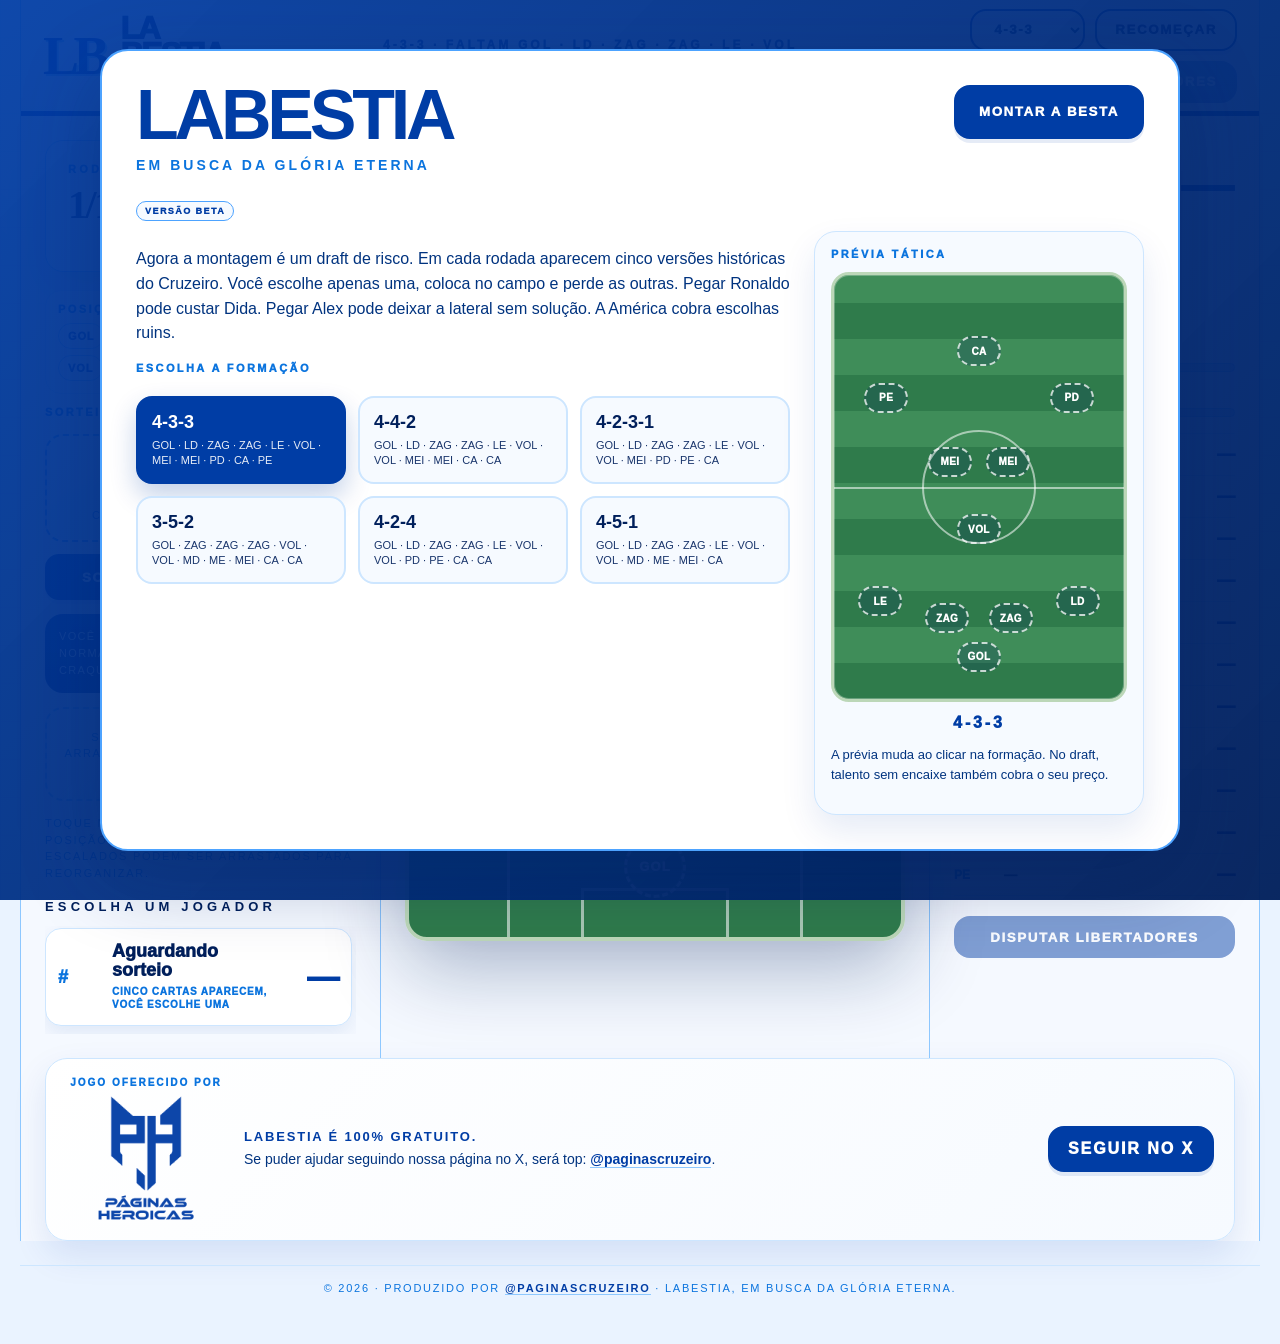
==== commit c489a3bd: "Update index.html" ====
--- a/index.html
+++ b/index.html
@@ -154,11 +154,7 @@
 /* --- Ajustes v8: versão beta, Elifoot em breve e pausa antes das oitavas --- */
 .beta-badge{display:inline-flex;align-items:center;justify-content:center;margin-left:10px;padding:4px 8px;border:1px solid var(--blue520);border-radius:999px;background:var(--blue070);color:var(--blue850);font-family:var(--mono);font-size:9px;font-weight:1000;letter-spacing:.16em;text-transform:uppercase;vertical-align:middle;white-space:nowrap}.start-panel .beta-badge{margin-left:0;margin-top:10px}.mode-card.disabled{opacity:.78;filter:saturate(.75);background:linear-gradient(180deg,var(--blue070),var(--white));cursor:not-allowed}.mode-card.disabled:hover{transform:none;border-color:var(--blue190)}.soon-pill{display:inline-flex;margin-top:12px;padding:8px 11px;border-radius:999px;background:var(--blue190);color:var(--blue850);font-family:var(--mono);font-size:11px;font-weight:1000;letter-spacing:.12em;text-transform:uppercase}.group-complete-hero{background:linear-gradient(135deg,var(--blue850),var(--blue900));border-radius:22px;color:var(--white);padding:22px;margin-bottom:16px;box-shadow:var(--shadow)}.group-complete-hero h3{margin:0 0 8px;font-family:var(--mono);font-size:30px;letter-spacing:.05em;text-transform:uppercase;color:var(--white)}.group-complete-hero p{margin:0;line-height:1.45;color:var(--blue190)}.qualified-row td{background:rgba(77,163,255,.12);color:var(--blue850)!important}.group-complete-note{border:1px solid var(--blue190);background:var(--blue070);border-radius:18px;padding:14px;color:var(--blue900);line-height:1.45;margin-top:14px}.group-complete-note b{font-family:var(--mono);letter-spacing:.10em;text-transform:uppercase;color:var(--blue850)}
 
-/* --- v14: capitão + diagnóstico de campanha --- */
-.team-profile-card{border:1px solid var(--blue190);background:linear-gradient(180deg,var(--white),var(--blue070));border-radius:18px;padding:14px;margin:14px 0;box-shadow:0 10px 24px rgba(0,61,165,.08)}
-.team-profile-card .profile-kicker{font-family:var(--mono);font-size:10px;letter-spacing:.20em;text-transform:uppercase;color:var(--blue700);font-weight:1000;margin-bottom:6px}.team-profile-card .profile-title{font-family:var(--mono);font-size:22px;line-height:1.05;text-transform:uppercase;color:var(--blue850);font-weight:1000;margin-bottom:8px}.team-profile-card .profile-grid{display:grid;grid-template-columns:repeat(3,1fr);gap:8px;margin:10px 0}.team-profile-card .profile-stat{background:var(--blue070);border:1px solid var(--blue190);border-radius:12px;padding:8px;text-align:center;font-family:var(--mono);font-weight:1000;color:var(--blue960)}.team-profile-card .profile-stat span{display:block;font-size:9px;letter-spacing:.14em;text-transform:uppercase;color:var(--blue700);margin-bottom:4px}.team-profile-card .profile-stat b{font-size:18px;color:var(--blue850)}.team-profile-card .profile-text{font-size:13px;line-height:1.45;color:var(--blue900);margin:8px 0 0}.captain-badge{display:inline-block;margin-left:6px;padding:2px 6px;border-radius:999px;background:var(--gold2);color:var(--blue960);font-family:var(--mono);font-size:9px;letter-spacing:.10em;text-transform:uppercase;font-weight:1000;vertical-align:middle}.mode-card.disabled{opacity:.72;filter:saturate(.78)}.mode-card.disabled:hover{transform:none;border-color:var(--blue190)}.mode-card.disabled button{cursor:not-allowed;opacity:.75;box-shadow:none}
-
-/* --- v15: disputa de pênaltis animada --- */
+/* --- v13: disputa de pênaltis animada --- */
 .penalty-stage{background:linear-gradient(135deg,var(--blue850),var(--blue700));border:1px solid var(--blue520);border-radius:24px;padding:22px;color:var(--white);box-shadow:var(--shadow);position:relative;overflow:hidden}
 .penalty-stage:before{content:"";position:absolute;inset:0;background:linear-gradient(90deg,rgba(255,255,255,.10) 1px,transparent 1px),linear-gradient(0deg,rgba(255,255,255,.09) 1px,transparent 1px);background-size:30px 30px;opacity:.45;pointer-events:none}
 .penalty-stage>*{position:relative;z-index:1}
@@ -181,12 +177,39 @@
 .penalty-note b{color:var(--white)}
 @keyframes penGoal{0%{transform:translateY(16px) scale(.55);opacity:.35}65%{transform:translateY(-6px) scale(1.18)}100%{transform:translateY(0) scale(1)}}
 @keyframes penMiss{0%,100%{transform:translateX(0)}25%{transform:translateX(-5px) rotate(-8deg)}65%{transform:translateX(5px) rotate(8deg)}}
-@media(max-width:640px){.penalty-scoreboard{grid-template-columns:1fr;text-align:center}.penalty-team.away{text-align:center}.penalty-row{grid-template-columns:1fr}.penalty-score{font-size:42px}}
-
-/* --- v17: uma única troca de mão --- */
-.reroll-warning{margin:12px 0 10px;border:2px solid var(--gold);background:linear-gradient(135deg,rgba(240,204,107,.28),var(--blue070));border-radius:16px;padding:12px 13px;color:var(--blue960);font-family:var(--mono);font-size:11px;line-height:1.45;letter-spacing:.12em;text-transform:uppercase;font-weight:1000;box-shadow:0 10px 24px rgba(0,61,165,.10)}
-.reroll-warning b{color:var(--blue850)}
-.reroll-warning.used{opacity:.72;border-color:var(--blue190);background:var(--blue070)}
+
+
+/* --- v18: otimização completa para celular --- */
+.touch-tip{display:none}
+@media(max-width:820px){
+  html,body{width:100%;overflow-x:hidden;scroll-behavior:smooth}
+  body:before{background-size:auto,30px 30px,30px 30px}
+  .app{width:100%;min-width:0;border:0;background:rgba(255,255,255,.66)}
+  .topbar{position:sticky;top:0;z-index:25;min-height:auto;grid-template-columns:1fr;gap:9px;padding:10px 12px;border-bottom-width:4px;background:rgba(246,250,255,.96);backdrop-filter:blur(10px)}
+  .brand{justify-content:center;gap:10px}.brand .mark{font-size:38px}.brand .word{font-size:24px}.brand .tag{font-size:8px;letter-spacing:.18em;text-align:center;white-space:normal}.beta-badge{font-size:8px;padding:3px 6px;margin-left:6px}
+  .center-status{font-size:9px;letter-spacing:.14em;line-height:1.35;max-width:94vw;white-space:normal}
+  .top-actions{width:100%;display:grid;grid-template-columns:1fr 1fr;gap:8px}.top-actions select,.top-actions button{width:100%;min-width:0;min-height:40px;border-radius:13px;padding:0 8px;font-size:11px;letter-spacing:.08em}.top-actions #streamBtn{grid-column:1/-1}
+  .layout{display:flex;flex-direction:column;min-height:0}.left,.right{padding:14px;border:0;border-bottom:1px solid var(--blue340)}
+  .pitch-wrap{padding:10px;order:2}.left{order:1}.right{order:3}.pitch{min-height:560px;max-height:none;border-width:3px;border-radius:18px}.circle{width:128px;height:128px}.box{left:16%;width:68%}.smallbox{left:32%;width:36%}
+  .draw-card{min-height:auto;padding:14px;border-radius:16px;margin-bottom:12px}.draw-title{margin-top:8px}.country{font-size:34px}.cup{font-size:18px}.need-box{margin:10px 0;padding:10px}.need-tags span{font-size:10px;padding:5px 8px}
+  .roll-strip{height:82px;margin:10px 0}.roll-main{font-size:28px;max-width:86vw}.roll-sub{font-size:10px;max-width:86vw}.btn-row{gap:8px}.btn-row button{min-height:42px;font-size:10px;padding:0 8px}
+  .reroll-warning,.draft-note{font-size:10px;line-height:1.45;padding:11px;border-radius:14px}.touch-tip{display:block;background:var(--blue070);border:1px solid var(--blue190);border-radius:14px;padding:10px;margin:10px 0;color:var(--blue900);font-size:12px;line-height:1.4}.touch-tip b{font-family:var(--mono);letter-spacing:.08em;text-transform:uppercase;color:var(--blue850)}
+  .selected-tray{min-height:76px;margin:10px 0;padding:9px;border-radius:15px}.tray-card{padding:10px;border-radius:14px}.tray-card b{font-size:16px}.tray-card .tray-ovr{font-size:26px}.tray-empty{font-size:10px;letter-spacing:.10em}
+  .option-list{max-height:none;overflow:visible;padding-right:0;gap:8px}.player-option{grid-template-columns:34px minmax(0,1fr) 45px;min-height:74px;padding:10px;border-radius:14px}.player-option .name{font-size:16px}.player-option .meta{font-size:9px}.player-option .tagline2{font-size:9px;padding:3px 6px}.player-option .ovr{font-size:27px}.player-option .num{font-size:15px}
+  .slot.open{width:54px;height:54px;min-height:54px;border-width:2px}.slot.open .slot-open-pos{font-size:11px}.slot.open .fit-adjusted{font-size:7px}.slot.filled{width:72px;min-height:50px;border-radius:16px;padding:5px}.slot .slot-name{font-size:10px;max-width:60px}.slot .slot-ovr{font-size:20px}.slot.selected-move{box-shadow:0 0 0 4px rgba(240,204,107,.25),0 10px 22px rgba(0,31,91,.20)}
+  .big-score{font-size:44px;margin:6px 0 14px}.box-row{grid-template-columns:36px minmax(0,1fr) 38px;min-height:38px}.box-row .name{font-size:12px}.box-row .ovr{font-size:16px}.team-profile-card{padding:12px;border-radius:16px}.profile-title{font-size:22px}.profile-grid{grid-template-columns:1fr 1fr 1fr;gap:6px}.profile-stat{padding:8px}.profile-stat b{font-size:18px}.profile-text{font-size:12px}
+  .modal{padding:8px;overflow-y:auto;-webkit-overflow-scrolling:touch}.modal-card{border-radius:18px}.modal-head{position:sticky;top:0;z-index:6;padding:14px 15px;border-bottom-width:3px}.modal-head h2{font-size:24px}.modal-head p{font-size:9px;letter-spacing:.10em}.modal-head button{min-height:36px;border-radius:12px;padding:0 10px;font-size:10px}#tournamentContent{padding:12px}.mode-choice,.campaign{grid-template-columns:1fr}.panel{padding:14px;border-radius:16px;overflow-x:auto}.panel h3{font-size:15px;letter-spacing:.10em}.final-banner{font-size:23px;padding:18px;border-radius:17px}.next-card{padding:14px;border-radius:16px}.versus{font-size:20px}.mini-cards{grid-template-columns:1fr 1fr 1fr;gap:6px}.mini-card{padding:9px}.mini-card b{font-size:20px}.toolbar{gap:8px}.toolbar button{min-height:42px;font-size:10px;padding:0 10px}
+  .table{min-width:520px}.history{max-height:260px}.live-score{grid-template-columns:1fr;text-align:center;gap:8px}.scoreline{font-size:44px}.live-team,.live-team.away{text-align:center;font-size:24px}.event-log{max-height:330px}.event{font-size:13px}.result-hero{grid-template-columns:1fr;text-align:center;padding:16px}.result-hero .emoji{font-size:56px}.result-hero h3{font-size:22px}.ph-support{border-radius:18px}.site-footer{font-size:10px;line-height:1.5}.toast{bottom:12px;border-radius:18px;font-size:10px;line-height:1.35;padding:10px 12px;max-width:calc(100vw - 24px)}
+}
+@media(max-width:820px){
+  .start-overlay{display:block;overflow-y:auto;-webkit-overflow-scrolling:touch;padding:12px;place-items:initial;align-items:initial;overscroll-behavior:contain}
+  .start-panel{width:100%;min-height:auto;margin:10px auto 28px;padding:20px;border-radius:22px;box-shadow:0 18px 46px rgba(0,31,91,.32)}
+  .start-panel h1{font-size:46px}.start-panel h2{font-size:11px;letter-spacing:.18em;margin:8px 0 12px}.start-panel p{font-size:14px;line-height:1.5;margin:12px 0 16px}.start-head{display:block;margin-bottom:12px}.start-head button{width:100%;min-height:48px;margin-top:14px;border-radius:14px}
+  .start-content{display:block}.formation-grid{display:grid;grid-template-columns:1fr;gap:9px;margin:12px 0 18px}.formation-card{padding:12px;border-radius:14px}.formation-card b{font-size:16px}.formation-card span{font-size:10px;line-height:1.35}.formation-preview-card{display:none!important}
+}
+@media(max-width:420px){
+  .pitch{min-height:520px}.slot.open{width:49px;height:49px;min-height:49px}.slot.filled{width:66px;min-height:47px}.slot .slot-name{font-size:9px;max-width:54px}.slot .slot-ovr{font-size:18px}.left,.right{padding:12px}.mini-cards{grid-template-columns:1fr}.profile-grid{grid-template-columns:1fr}.top-actions{grid-template-columns:1fr 1fr}.top-actions button,.top-actions select{font-size:10px}.country{font-size:30px}.cup{font-size:16px}
+}
 
 </style>
 </head>
@@ -195,7 +218,7 @@
   <header class="topbar">
     <div class="brand"><div class="mark">LB</div><div><div class="word">La<br>Bestia</div><div class="tag">EM BUSCA DA GLÓRIA ETERNA <span class="beta-badge">Versão Beta</span></div></div></div>
     <div class="center-status" id="statusText">Draft de risco · cada escolha tem preço</div>
-    <div class="top-actions"><select id="formationSelect" onchange="setFormation(this.value)"></select><button onclick="resetGame()">Recomeçar</button><button class="btn-primary" id="streamBtn" onclick="openTournament()" disabled>Libertadores</button></div>
+    <div class="top-actions"><select id="formationSelect" onchange="setFormation(this.value)"></select><button onclick="resetGame()">Recomeçar</button><button onclick="shareGame()">Compartilhar</button><button class="btn-primary" id="streamBtn" onclick="openTournament()" disabled>Libertadores</button></div>
   </header>
   <main class="layout">
     <aside class="left">
@@ -203,10 +226,9 @@
       <div class="need-box"><div class="micro">Posições em aberto</div><div class="need-tags" id="needTags"></div></div>
       <div class="micro">Sorteio de oportunidades</div>
       <div class="roll-strip" id="rollStrip"><div><div class="roll-main" id="rollMain">Role</div><div class="roll-sub" id="rollSub">cinco cartas, uma escolha</div></div></div>
-      <div class="btn-row"><button class="btn-primary" id="rollBtn" onclick="rollDraft()">Sortear</button><button id="rerollBtn" onclick="rerollDraft()">Trocar mão · <span id="rerolls">1</span></button></div>
-      <div class="reroll-warning" id="rerollWarning">Você tem apenas <b>1 opção para trocar a mão</b> durante o draft. Use com sabedoria.</div>
+      <div class="btn-row"><button class="btn-primary" id="rollBtn" onclick="rollDraft()">Sortear</button><button id="rerollBtn" onclick="rerollDraft()">Trocar mão · <span id="rerolls">3</span></button></div>
       <div class="draft-note">Você escolhe <b>1 carta</b>. As outras normalmente somem. Escolha craque, necessidade ou segurança.</div>
-      <div class="selected-tray" id="selectedTray"></div>
+      <div class="selected-tray" id="selectedTray"></div><div class="touch-tip"><b>No celular:</b> toque numa carta e depois toque na posição do campo. Para reorganizar, toque num jogador já escalado e depois noutra posição.</div>
       <p class="hint">Toque numa carta e depois numa posição, ou arraste. Jogadores já escalados podem ser arrastados para reorganizar.</p>
       <h3>Escolha um jogador</h3><div class="option-list" id="options"></div>
     </aside>
@@ -236,16 +258,16 @@
 const POS_LABEL={G:'GOL',LD:'LD',ZG:'ZAG',LE:'LE',VOL:'VOL',MEI:'MEI',MD:'MD',ME:'ME',PD:'PD',PE:'PE',ATA:'CA'};
 const TACTICS={cautious:{name:'Cautelosa',atk:-3,def:4,tempo:-.12,late:-.04},balanced:{name:'Equilibrada',atk:0,def:0,tempo:0,late:0},offensive:{name:'Ofensiva',atk:4,def:-3,tempo:.14,late:.03},pressure:{name:'Pressão total',atk:7,def:-7,tempo:.26,late:.10}};
 const $=id=>document.getElementById(id);const rnd=(a,b)=>Math.floor(a+Math.random()*(b-a+1));const clamp=(x,a,b)=>Math.max(a,Math.min(b,x));const sample=a=>a[Math.floor(Math.random()*a.length)];const avg=a=>a.length?a.reduce((x,y)=>x+y,0)/a.length:0;const esc=s=>String(s??'').replace(/[&<>"]/g,m=>({'&':'&amp;','<':'&lt;','>':'&gt;','"':'&quot;'}[m]));const norm=s=>String(s||'').normalize('NFD').replace(/[\u0300-\u036f]/g,'').toLowerCase();function shuffle(a){a=[...a];for(let i=a.length-1;i>0;i--){const j=Math.floor(Math.random()*(i+1));[a[i],a[j]]=[a[j],a[i]]}return a}function weighted(arr,wfn){let items=arr.map(x=>[x,Math.max(0.0001,wfn(x))]);let total=items.reduce((a,b)=>a+b[1],0);let r=Math.random()*total;for(const [x,w] of items){r-=w;if(r<=0)return x}return items[items.length-1]?.[0]}function allPos(p){return [...new Set([...(p.positions||[]),p.primary].filter(Boolean))].join('/')}
-const state={formationName:'4-3-3',slots:[],candidates:[],selectedCandidate:null,movingSlot:null,rerolls:1,rolling:false,tournament:null,seenLost:new Set(),roundStarted:false,captainPicked:false};
+const state={formationName:'4-3-3',slots:[],candidates:[],selectedCandidate:null,movingSlot:null,rerolls:3,rolling:false,tournament:null,seenLost:new Set(),roundStarted:false};
 function init(){Object.keys(FORMATIONS).forEach(f=>{const o=document.createElement('option');o.value=f;o.textContent=f;$('formationSelect').appendChild(o)});renderFormationCards();setFormation('4-3-3',true);renderAll()}document.addEventListener('DOMContentLoaded',init);
 function renderFormationCards(){const box=$('startFormations');if(box)box.innerHTML=Object.entries(FORMATIONS).map(([name,arr])=>`<div class="formation-card ${name===state.formationName?'active':''}" onclick="setFormation('${name}',true)"><b>${name}</b><span>${arr.map(p=>POS_LABEL[p]).join(' · ')}</span></div>`).join('');renderFormationPreview()}
 function renderFormationPreview(){const box=$('formationPreview');if(!box)return;const coords=coordsFor(state.formationName);box.innerHTML=`<div class="preview-pitch">${state.slots.map((s,i)=>`<div class="preview-slot" style="left:${coords[i][0]}%;top:${coords[i][1]}%">${POS_LABEL[s.pos]}</div>`).join('')}</div><div class="preview-title">${state.formationName}</div>`}
-function setFormation(name,initial=false){state.formationName=name;state.slots=FORMATIONS[name].map((pos,i)=>({id:'s'+i,pos,player:null,idx:i}));state.candidates=[];state.selectedCandidate=null;state.movingSlot=null;state.rerolls=1;state.rolling=false;state.tournament=null;state.seenLost=new Set();state.roundStarted=false;state.captainPicked=false;if($('formationSelect'))$('formationSelect').value=name;renderFormationCards();renderAll();if(!initial&&$('startOverlay').style.display==='none')toast('Formação alterada. O draft recomeçou.')}
+function setFormation(name,initial=false){state.formationName=name;state.slots=FORMATIONS[name].map((pos,i)=>({id:'s'+i,pos,player:null,idx:i}));state.candidates=[];state.selectedCandidate=null;state.movingSlot=null;state.rerolls=3;state.rolling=false;state.tournament=null;state.seenLost=new Set();state.roundStarted=false;if($('formationSelect'))$('formationSelect').value=name;renderFormationCards();renderAll();if(!initial&&$('startOverlay').style.display==='none')toast('Formação alterada. O draft recomeçou.')}
 function resetGame(){setFormation(state.formationName);$('startOverlay').style.display='grid'}function startGame(){$('startOverlay').style.display='none';rollDraft()}
 function selectedNames(){return new Set(state.slots.filter(s=>s.player).map(s=>norm(s.player.name)))}function filled(){return state.slots.filter(s=>s.player)}function emptySlots(){return state.slots.filter(s=>!s.player)}function isComplete(){return filled().length===state.slots.length}function roundNumber(){return Math.min(filled().length+1,11)}
 function groupOf(pos){if(pos==='G')return 'gk';if(['LD','ZG','LE'].includes(pos))return 'def';if(['VOL','MEI','MD','ME'].includes(pos))return 'mid';return 'att'}
-function penaltyFor(pos,p){const pp=[...(p.positions||[]),p.primary].filter(Boolean);if(pos==='G'){return pp.includes('G')?0:.70}if(pp.includes('G'))return null;if(pp.includes(pos))return 0;const wingPairs={ME:'PE',PE:'ME',MD:'PD',PD:'MD'};if(wingPairs[pos]&&pp.includes(wingPairs[pos]))return .01;const near={ME:['PE','LE','MEI','VOL'],MD:['PD','LD','MEI','VOL'],PE:['ME','ATA','PD','LE'],PD:['MD','ATA','PE','LD'],LD:['MD','ZG','LE'],LE:['ME','ZG','LD'],ZG:['LD','LE','VOL'],VOL:['MEI','ZG','MD','ME'],MEI:['VOL','ATA','ME','MD'],ATA:['PE','PD','MEI']};if((near[pos]||[]).some(x=>pp.includes(x)))return .10;if(pp.some(x=>groupOf(x)===groupOf(pos)))return .20;return .35}
-function fitFor(p,pos){const pen=penaltyFor(pos,p);if(pen===null)return {allowed:false,penalty:null,adjusted:0,label:'não permitido'};let label=pen===0?'natural':pen<=.01?'quase natural':pen<=.05?'quase natural':pen===.10?'adaptado':pen===.20?'improviso':'emergência';if(pen>=.70)label='goleiro de emergência';return {allowed:true,penalty:pen,adjusted:Math.round(p.rating*(1-pen)),label}}
+function penaltyFor(pos,p){const pp=[...(p.positions||[]),p.primary].filter(Boolean);if(pos==='G'){return pp.includes('G')?0:.70}if(pp.includes('G'))return null;if(pp.includes(pos))return 0;const wingPairs={ME:'PE',PE:'ME',MD:'PD',PD:'MD'};if(wingPairs[pos]&&pp.includes(wingPairs[pos]))return .05;const near={ME:['PE','LE','MEI','VOL'],MD:['PD','LD','MEI','VOL'],PE:['ME','ATA','PD','LE'],PD:['MD','ATA','PE','LD'],LD:['MD','ZG','LE'],LE:['ME','ZG','LD'],ZG:['LD','LE','VOL'],VOL:['MEI','ZG','MD','ME'],MEI:['VOL','ATA','ME','MD'],ATA:['PE','PD','MEI']};if((near[pos]||[]).some(x=>pp.includes(x)))return .10;if(pp.some(x=>groupOf(x)===groupOf(pos)))return .20;return .35}
+function fitFor(p,pos){const pen=penaltyFor(pos,p);if(pen===null)return {allowed:false,penalty:null,adjusted:0,label:'não permitido'};let label=pen===0?'natural':pen<=.05?'quase natural':pen===.10?'adaptado':pen===.20?'improviso':'emergência';if(pen>=.70)label='goleiro de emergência';return {allowed:true,penalty:pen,adjusted:Math.round(p.rating*(1-pen)),label}}
 function bestFitForOpen(p){let fits=emptySlots().map(s=>({slot:s,...fitFor(p,s.pos)})).filter(f=>f.allowed);fits.sort((a,b)=>a.penalty-b.penalty||b.adjusted-a.adjusted);return fits[0]||null}
 function rarityClass(p){if(p.rating>=95)return 'legend';if(p.rating>=90)return 'craque';if(p.rating<78)return 'weak';return ''}function rarityName(p){if(p.rating>=97)return 'Lenda absoluta';if(p.rating>=95)return 'Lenda';if(p.rating>=90)return 'Craque';if(p.rating>=85)return 'Muito forte';if(p.rating>=80)return 'Útil';if(p.rating>=70)return 'Risco';return 'Desespero'}
 function poolPlayers(){const names=selectedNames();let open=emptySlots();let arr=PLAYERS.filter(p=>!names.has(norm(p.name))&&bestFitForOpen(p));let fresh=arr.filter(p=>!state.seenLost.has(p.id));if(fresh.length>=20)return fresh;return arr}
@@ -254,24 +276,22 @@
 function pickForPosition(pos,mode='need',exclude=new Set()){let arr=poolPlayers().filter(p=>!exclude.has(p.id)).map(p=>({p,fit:fitFor(p,pos)})).filter(x=>x.fit.allowed);if(mode==='need')arr=arr.filter(x=>x.fit.penalty<=.20);if(mode==='safe')arr=arr.filter(x=>x.p.rating<=88&&x.fit.penalty<=.20);if(!arr.length)return null;return weighted(arr,x=>{let w=baseWeight(x.p); if(x.fit.penalty===0)w*=2.4; else if(x.fit.penalty<=.1)w*=1.35; if(mode==='safe'&&x.p.rating>=75&&x.p.rating<=86)w*=2.0; return w}).p}
 function pickForcedForOpenSlot(slot,exclude=new Set()){let arr=poolPlayers().filter(p=>!exclude.has(p.id)).map(p=>({p,fit:fitFor(p,slot.pos)})).filter(x=>x.fit.allowed);if(!arr.length)return null;const natural=arr.filter(x=>x.fit.penalty===0), adapted=arr.filter(x=>x.fit.penalty<=.10), acceptable=arr.filter(x=>x.fit.penalty<=.20);arr=natural.length?natural:(adapted.length?adapted:(acceptable.length?acceptable:arr));return weighted(arr,x=>{let w=baseWeight(x.p); if(x.fit.penalty===0)w*=3.2; else if(x.fit.penalty<=.10)w*=1.8; else if(x.fit.penalty<=.20)w*=1.0; return w}).p}
 function pickRandom(mode='mixed',exclude=new Set()){let arr=poolPlayers().filter(p=>!exclude.has(p.id));if(!arr.length)return null;if(mode==='temptation'){let hi=arr.filter(p=>p.rating>=88);arr=hi.length?hi:arr;return weighted(arr,p=>baseWeight(p)*Math.pow(Math.max(1,p.rating-82),1.10)*(p.rating>=95?.38:1))}if(mode==='strong'){let hi=arr.filter(p=>p.rating>=85);arr=hi.length?hi:arr;return weighted(arr,p=>Math.pow(Math.max(1,p.rating-78),.85)*baseWeight(p)*(p.rating>=95?.45:1))}if(mode==='weak'){let lo=arr.filter(p=>p.rating<=84);arr=lo.length?lo:arr;return weighted(arr,p=>(104-p.rating)*baseWeight(p))}return weighted(arr,p=>baseWeight(p))}
-function captainWeight(p){if(p.rating>=97)return .10;if(p.rating>=95)return .22;if(p.rating>=93)return .55;if(p.rating>=90)return 1.25;return 0}
-function generateCaptainOptions(){const list=[],ex=new Set();const groups=shuffle(['G','def','mid','att','any']);function poolByGroup(g){let arr=poolPlayers().filter(p=>p.rating>=90&&!ex.has(p.id));if(g==='any')return arr;if(g==='G')return arr.filter(p=>[...(p.positions||[]),p.primary].includes('G'));return arr.filter(p=>[...(p.positions||[]),p.primary].some(pos=>groupOf(pos)===g))}function tryCaptain(g){let arr=poolByGroup(g);if(!arr.length)return false;const p=weighted(arr,captainWeight);if(addCandidate(list,p,'capitão')){ex.add(p.id);return true}return false}groups.forEach(g=>{if(list.length<5)tryCaptain(g)});while(list.length<5){if(!tryCaptain('any'))break}return list.slice(0,5).map(c=>({...c,captainOffer:true,offerTag:'capitão'}))}
 function addCandidate(list,p,tag){if(!p||list.some(x=>x.id===p.id)||list.some(x=>norm(x.name)===norm(p.name)&&x.decade===p.decade))return false;const best=bestFitForOpen(p);if(!best)return false;list.push({...p,offerTag:tag,bestPos:best.slot.pos,bestPenalty:best.penalty,bestAdjusted:best.adjusted,bestLabel:best.label,rarity:rarityName(p)});return true}
-function generateDraftOptions(){if(!state.captainPicked&&filled().length===0)return generateCaptainOptions();const list=[],ex=new Set();const open=emptySlots();const golden=Math.random()<.035;const cruel=!golden&&Math.random()<.16;function tryAdd(p,tag){if(addCandidate(list,p,tag)){ex.add(p.id);return true}return false}
+function generateDraftOptions(){const list=[],ex=new Set();const open=emptySlots();const golden=Math.random()<.035;const cruel=!golden&&Math.random()<.16;function tryAdd(p,tag){if(addCandidate(list,p,tag)){ex.add(p.id);return true}return false}
   // Regra fixa: toda mão precisa trazer pelo menos uma opção que resolva uma posição vaga.
   let forced=false;for(const s of shuffle(open)){if(tryAdd(pickForcedForOpenSlot(s,ex),'posição vaga')){forced=true;break}}
   if(!forced){for(const s of shuffle(open)){if(tryAdd(pickForPosition(s.pos,'need',ex),'necessidade'))break}}
   const extraNeed=open.length<=3?2:(open.length<=5?1:0);for(let i=0;i<extraNeed;i++){for(const s of shuffle(open)){if(tryAdd(pickForPosition(s.pos,'safe',ex),'segurança'))break}}
   if(Math.random()<.48){tryAdd(pickRandom('temptation',ex),'tentação')}
   while(list.length<5){let r=Math.random();const mode=golden?'strong':(cruel?'weak':(r<.42?'mixed':r<.68?'weak':r<.90?'strong':'temptation'));let p=pickRandom(mode,ex);if(!tryAdd(p,mode==='strong'?'forte':mode==='weak'?'risco':mode==='temptation'?'tentação':'livre')){break}}return list.slice(0,5)}
-function rollDraft(){if(state.rolling||isComplete())return;state.rolling=true;state.candidates=[];state.selectedCandidate=null;state.roundStarted=true;renderOptions();$('rollStrip').classList.add('rolling');$('rollBtn').disabled=true;$('rerollBtn').disabled=true;let ticks=0;const anim=(!state.captainPicked&&filled().length===0)?poolPlayers().filter(p=>p.rating>=90):poolPlayers();const iv=setInterval(()=>{const p=sample(anim)||sample(PLAYERS);$('rollMain').textContent=p?p.name:'Role';$('rollSub').textContent=p?`${p.decade} · ${allPos(p)} · ${p.rating}`:'cinco cartas';ticks++;if(ticks>20){clearInterval(iv);state.candidates=generateDraftOptions();state.rolling=false;$('rollStrip').classList.remove('rolling');$('rollBtn').disabled=false;$('rerollBtn').disabled=state.rerolls<=0||(!state.captainPicked&&filled().length===0);renderAll()}},56)}
-function rerollDraft(){if((!state.captainPicked&&filled().length===0)||state.rerolls<=0||state.rolling||isComplete())return;if(state.candidates.length)state.candidates.forEach(c=>state.seenLost.add(c.id));state.rerolls--;toast('Troca de mão usada. Agora vai até o fim.');state.candidates=[];state.selectedCandidate=null;rollDraft()}
+function rollDraft(){if(state.rolling||isComplete())return;state.rolling=true;state.candidates=[];state.selectedCandidate=null;state.roundStarted=true;renderOptions();$('rollStrip').classList.add('rolling');$('rollBtn').disabled=true;$('rerollBtn').disabled=true;let ticks=0;const anim=poolPlayers();const iv=setInterval(()=>{const p=sample(anim)||sample(PLAYERS);$('rollMain').textContent=p?p.name:'Role';$('rollSub').textContent=p?`${p.decade} · ${allPos(p)} · ${p.rating}`:'cinco cartas';ticks++;if(ticks>20){clearInterval(iv);state.candidates=generateDraftOptions();state.rolling=false;$('rollStrip').classList.remove('rolling');$('rollBtn').disabled=false;$('rerollBtn').disabled=state.rerolls<=0;renderAll()}},56)}
+function rerollDraft(){if(state.rerolls<=0||state.rolling||isComplete())return;if(state.candidates.length)state.candidates.forEach(c=>state.seenLost.add(c.id));state.rerolls--;state.candidates=[];state.selectedCandidate=null;rollDraft()}
 function chooseCandidate(id){const c=state.candidates.find(x=>x.id===Number(id));if(!c)return;state.selectedCandidate=c;state.movingSlot=null;renderAll();toast(`${c.name}: escolha a posição no campo.`)}
-function placeCandidate(id,slotIdx){const p=state.candidates.find(x=>x.id===Number(id));const slot=state.slots[slotIdx];if(!p||!slot)return;if(slot.player){toast('Esta posição já está ocupada. Arraste jogadores escalados para reorganizar.');return}const fit=fitFor(p,slot.pos);if(!fit.allowed){toast('Goleiro não pode jogar na linha.');return}slot.player={...p,assigned:slot.pos,penalty:fit.penalty,adjusted:fit.adjusted,fitLabel:fit.label,captain:p.captainOffer||(!state.captainPicked&&filled().length===0)};if(slot.player.captain)state.captainPicked=true;state.candidates.forEach(c=>{if(c.id!==p.id)state.seenLost.add(c.id)});state.candidates=[];state.selectedCandidate=null;state.movingSlot=null;renderAll();if(isComplete())toast('Equipe completa. A América espera.');else setTimeout(()=>rollDraft(),420)}
+function placeCandidate(id,slotIdx){const p=state.candidates.find(x=>x.id===Number(id));const slot=state.slots[slotIdx];if(!p||!slot)return;if(slot.player){toast('Esta posição já está ocupada. Arraste jogadores escalados para reorganizar.');return}const fit=fitFor(p,slot.pos);if(!fit.allowed){toast('Goleiro não pode jogar na linha.');return}slot.player={...p,assigned:slot.pos,penalty:fit.penalty,adjusted:fit.adjusted,fitLabel:fit.label};state.candidates.forEach(c=>{if(c.id!==p.id)state.seenLost.add(c.id)});state.candidates=[];state.selectedCandidate=null;state.movingSlot=null;renderAll();if(isComplete())toast('Equipe completa. A América espera.');else setTimeout(()=>rollDraft(),420)}
 function moveSlot(from,to){if(from===to)return;const a=state.slots[from],b=state.slots[to];if(!a?.player||!b)return;const pa=a.player,pb=b.player;const fita=fitFor(pa,b.pos);if(!fita.allowed){toast('Goleiro não pode jogar na linha.');return}if(pb){const fitb=fitFor(pb,a.pos);if(!fitb.allowed){toast('Troca inválida.');return}a.player={...pb,assigned:a.pos,penalty:fitb.penalty,adjusted:fitb.adjusted,fitLabel:fitb.label};b.player={...pa,assigned:b.pos,penalty:fita.penalty,adjusted:fita.adjusted,fitLabel:fita.label};}else{a.player=null;b.player={...pa,assigned:b.pos,penalty:fita.penalty,adjusted:fita.adjusted,fitLabel:fita.label};}state.movingSlot=null;renderAll()}
 function renderAll(){renderDraw();renderPitch();renderOptions();renderSelectedTray();renderBox();renderNeedTags();renderFormationPreview()}
 function renderSelectedTray(){const tray=$('selectedTray');if(!tray)return;const c=state.selectedCandidate;if(!c){tray.className='selected-tray';tray.innerHTML='<div class="tray-empty">Selecione uma carta. Depois arraste daqui para uma posição no campo.</div>';return}tray.className='selected-tray ready';tray.innerHTML=`<div class="tray-card" draggable="true" data-id="${c.id}"><div><b>${esc(c.name)}</b><span>${esc(allPos(c))} · ${esc(c.decade)} · ${esc(c.offerTag||c.rarity||'opção')}</span></div><div class="tray-ovr">${c.rating}</div></div>`;const card=tray.querySelector('.tray-card');card.addEventListener('dragstart',ev=>{ev.dataTransfer.setData('text/plain','candidate:'+c.id)})}
-function renderDraw(){$('rerolls').textContent=state.rerolls;const rw=$('rerollWarning');if(rw){rw.className='reroll-warning '+(state.rerolls<=0?'used':'');rw.innerHTML=state.rerolls>0?'Você tem apenas <b>1 opção para trocar a mão</b> durante o draft. Use com sabedoria.':'Troca de mão já usada. Agora é conviver com as escolhas.'}const count=filled().length;const capRound=!state.captainPicked&&count===0;$('boxScore').textContent=`${count}/11`;$('streamBtn').disabled=!isComplete();$('playBtn').disabled=!isComplete();$('rerollBtn').disabled=capRound||state.rerolls<=0||state.rolling;$('drawLabel').textContent=isComplete()?'Equipe completa':(capRound?'Escolha do capitão':'Rodada do draft');$('drawPosition').textContent=isComplete()?'11/11':(capRound?'CAP':`${roundNumber()}/11`);$('drawDecade').textContent=isComplete()?'OK':(capRound?'5 opções 90+':'5 cartas');if(!state.rolling){$('rollMain').textContent=isComplete()?'Jogar':(state.candidates.length?'Escolha':'Role');$('rollSub').textContent=isComplete()?'libertadores':(state.candidates.length?(capRound?'escolha o capitão, sem reroll':'uma carta, as outras somem'):(capRound?'cinco líderes possíveis, todos 90+':'cinco cartas, uma escolha'))}const miss=emptySlots().map(s=>POS_LABEL[s.pos]).join(' · ');$('statusText').textContent=isComplete()?'Equipe completa · pronta para a América':(capRound?'Primeira escolha: defina o capitão da Besta':`${state.formationName} · faltam ${miss||'—'}`)}
+function renderDraw(){$('rerolls').textContent=state.rerolls;const count=filled().length;$('boxScore').textContent=`${count}/11`;$('streamBtn').disabled=!isComplete();$('playBtn').disabled=!isComplete();$('drawLabel').textContent=isComplete()?'Equipe completa':'Rodada do draft';$('drawPosition').textContent=isComplete()?'11/11':`${roundNumber()}/11`;$('drawDecade').textContent=isComplete()?'OK':'5 cartas';if(!state.rolling){$('rollMain').textContent=isComplete()?'Jogar':(state.candidates.length?'Escolha':'Role');$('rollSub').textContent=isComplete()?'libertadores':(state.candidates.length?'uma carta, as outras somem':'cinco cartas, uma escolha')}const miss=emptySlots().map(s=>POS_LABEL[s.pos]).join(' · ');$('statusText').textContent=isComplete()?'Equipe completa · pronta para a América':`${state.formationName} · faltam ${miss||'—'}`}
 function renderNeedTags(){const box=$('needTags');box.innerHTML=state.slots.map(s=>`<span class="${s.player?'done':''}">${POS_LABEL[s.pos]}</span>`).join('')}
 function coordsFor(formation){const p={};function add(i,x,y){p[i]=[x,y]}if(formation==='4-3-3')[[50,90],[84,77],[61,81],[39,81],[16,77],[50,60],[40,44],[60,44],[82,29],[50,18],[18,29]].forEach((c,i)=>add(i,...c));else if(formation==='4-4-2')[[50,90],[84,77],[61,81],[39,81],[16,77],[39,59],[61,59],[32,40],[68,40],[38,19],[62,19]].forEach((c,i)=>add(i,...c));else if(formation==='4-2-3-1')[[50,90],[84,77],[61,81],[39,81],[16,77],[40,60],[60,60],[50,42],[82,30],[18,30],[50,18]].forEach((c,i)=>add(i,...c));else if(formation==='3-5-2')[[50,90],[68,79],[50,82],[32,79],[42,60],[58,60],[84,44],[16,44],[50,37],[38,19],[62,19]].forEach((c,i)=>add(i,...c));else if(formation==='4-2-4')[[50,90],[84,77],[61,81],[39,81],[16,77],[40,58],[60,58],[81,30],[19,30],[38,19],[62,19]].forEach((c,i)=>add(i,...c));else [[50,90],[84,77],[61,81],[39,81],[16,77],[40,60],[60,60],[84,43],[16,43],[50,37],[50,18]].forEach((c,i)=>add(i,...c));return p}
 function renderPitch(){
@@ -319,17 +339,16 @@
   });
 }
 function renderOptions(){const box=$('options');if(state.rolling){box.innerHTML='<div class="player-option"><div class="num">?</div><div><div class="name">Sorteando mão...</div><div class="meta">as cartas estão girando</div></div><div class="ovr">—</div></div>';return}if(!state.candidates.length){box.innerHTML='<div class="player-option"><div class="num">#</div><div><div class="name">Aguardando sorteio</div><div class="meta">cinco cartas aparecem, você escolhe uma</div></div><div class="ovr">—</div></div>';return}box.innerHTML=state.candidates.map((p,i)=>{const selected=state.selectedCandidate&&state.selectedCandidate.id===p.id;const pen=p.bestPenalty?` · melhor encaixe -${Math.round(p.bestPenalty*100)}%`:'';return `<div class="player-option ${rarityClass(p)} ${selected?'selected':''}" draggable="true" data-id="${p.id}" onclick="chooseCandidate(${p.id})"><div class="num">#${i+1}</div><div><div class="name">${esc(p.name)} <span class="micro">${esc(p.decade)}</span></div><div class="meta">posições ${esc(allPos(p))} · ${esc(p.rarity)} · ${esc(p.offerTag)}</div><span class="tagline2">Resolve melhor: ${POS_LABEL[p.bestPos]} ${pen}</span></div><div class="ovr"><small>OVR</small>${p.rating}</div></div>`}).join('');box.querySelectorAll('.player-option').forEach(el=>{el.addEventListener('dragstart',ev=>{ev.dataTransfer.setData('text/plain','candidate:'+el.dataset.id);chooseCandidate(Number(el.dataset.id))})})}
-function renderBox(){const vals=teamStats();$('overall').textContent=vals.overall?Math.round(vals.overall):'—';$('atkMeter').style.width=clamp((vals.attack-55)/44*100,0,100)+'%';$('defMeter').style.width=clamp((vals.defense-55)/44*100,0,100)+'%';$('boxList').innerHTML=state.slots.map(s=>`<div class="box-row"><div class="pos">${POS_LABEL[s.pos]}</div><div class="name">${s.player?`${esc(s.player.name)}${s.player.captain?'<span class="captain-badge">CAP</span>':''}<span class="allpos">${esc(allPos(s.player))} · ${esc(s.player.decade)}${s.player.penalty?` · -${Math.round(s.player.penalty*100)}%`:''}</span>`:'—'}</div><div class="ovr">${s.player?s.player.adjusted:'—'}</div></div>`).join('');let warning='';if(filled().some(s=>s.pos==='G'&&s.player&&s.player.penalty>=.7))warning='Sem goleiro natural. A defesa vai sofrer muito.';else if(vals.shapePenalty<=-4)warning='Time desequilibrado. Muito talento, pouco encaixe.';const profile=vals.overall?teamProfileHtml(vals):'';$('shapeWarning').innerHTML=(warning?`<div class="shape-warning">${warning}</div>`:'')+profile}
+function renderBox(){const vals=teamStats();$('overall').textContent=vals.overall?Math.round(vals.overall):'—';$('atkMeter').style.width=clamp((vals.attack-55)/44*100,0,100)+'%';$('defMeter').style.width=clamp((vals.defense-55)/44*100,0,100)+'%';$('boxList').innerHTML=state.slots.map(s=>`<div class="box-row"><div class="pos">${POS_LABEL[s.pos]}</div><div class="name">${s.player?`${esc(s.player.name)}<span class="allpos">${esc(allPos(s.player))} · ${esc(s.player.decade)}${s.player.penalty?` · -${Math.round(s.player.penalty*100)}%`:''}</span>`:'—'}</div><div class="ovr">${s.player?s.player.adjusted:'—'}</div></div>`).join('');let warning='';if(filled().some(s=>s.pos==='G'&&s.player&&s.player.penalty>=.7))warning='Sem goleiro natural. A defesa vai sofrer muito.';else if(vals.shapePenalty<=-4)warning='Time desequilibrado. Muito talento, pouco encaixe.';$('shapeWarning').innerHTML=warning?`<div class="shape-warning">${warning}</div>`:''}
 function teamStats(){const fs=filled();if(!fs.length)return {overall:0,attack:0,defense:0,mid:0,shapePenalty:0};let attack=avg(fs.filter(s=>groupOf(s.pos)==='att').map(s=>s.player.adjusted));let defense=avg(fs.filter(s=>groupOf(s.pos)==='def'||s.pos==='G').map(s=>s.player.adjusted));let mid=avg(fs.filter(s=>groupOf(s.pos)==='mid').map(s=>s.player.adjusted));let base=avg(fs.map(s=>s.player.adjusted));let impro=fs.reduce((a,s)=>a+(s.player.penalty? s.player.penalty*5:0),0);let stars=fs.filter(s=>s.player.rating>=95).length;let bonus=(stars>=4?3:stars>=3?2:stars>=2?1:0);let counts={def:fs.filter(s=>['LD','ZG','LE'].includes(s.pos)&&s.player.penalty<=.2).length,mid:fs.filter(s=>groupOf(s.pos)==='mid'&&s.player.penalty<=.2).length,att:fs.filter(s=>groupOf(s.pos)==='att'&&s.player.penalty<=.2).length,gk:fs.filter(s=>s.pos==='G'&&s.player.penalty===0).length};let shapePenalty=0;if(!counts.gk)shapePenalty-=8;if(counts.def<3)shapePenalty-=4;if(counts.mid<2)shapePenalty-=3;if(counts.att<1)shapePenalty-=2;let overall=clamp(base-impro+bonus+shapePenalty,45,99);return {overall,attack:attack||overall,defense:defense||overall,mid:mid||overall,shapePenalty}}
-function teamProfile(vals){const o=Math.round(vals.overall||0),a=Math.round(vals.attack||0),m=Math.round(vals.mid||0),d=Math.round(vals.defense||0);let title='Em formação',chance='—',verdict='Monte os 11 para avaliar a campanha.';if(o>0&&o<86){title='Sobrevivente';chance='0–2%';verdict='Pode passar do grupo, mas título seria milagre.'}else if(o<90){title='Franco-atirador';chance='2–5%';verdict='Boa campanha possível, mas precisa de sorte e chave amiga.'}else if(o<93){title='Competitivo';chance='5–10%';verdict='Pode ser campeão, mas o mata-mata vai cobrar cada detalhe.'}else if(o<96){title='Candidato';chance='10–18%';verdict='Time com cara de Libertadores. Forte, mas ainda vulnerável.'}else if(o>0){title='Besta histórica';chance='20–30%';verdict='Favorito real, sem virar automático. A América ainda pode aprontar.'}let risk='';if(o>0){const low=Math.min(a,m,d);if(d<84)risk='Risco: defesa vulnerável.';else if(m<84)risk='Risco: meio-campo sem controle.';else if(a<84)risk='Risco: falta poder de decisão.';else if(Math.max(a,m,d)-low>12)risk='Risco: time desequilibrado.';else risk='Encaixe: equilibrado.'}return {title,chance,verdict,risk,overall:o,attack:a,mid:m,defense:d}}
-function teamProfileHtml(vals){const p=teamProfile(vals);if(!p.overall)return '';return `<div class="team-profile-card"><div class="profile-kicker">Diagnóstico da Besta</div><div class="profile-title">${esc(p.title)}</div><div class="profile-grid"><div class="profile-stat"><span>Título</span><b>${esc(p.chance)}</b></div><div class="profile-stat"><span>Meio</span><b>${p.mid}</b></div><div class="profile-stat"><span>Defesa</span><b>${p.defense}</b></div></div><p class="profile-text">${esc(p.verdict)} ${esc(p.risk)}</p></div>`}
 function toast(msg){const t=$('toast');t.textContent=msg;t.style.display='block';clearTimeout(toast._t);toast._t=setTimeout(()=>t.style.display='none',2300)}
 function opponentLabel(o){return `${o.club} ${o.year}`}function opponentHero(o){const names=String(o.players||'').split(';').map(x=>x.trim()).filter(Boolean);return sample(names)||opponentLabel(o)}function oppPool(min,max){let arr=OPPONENTS.filter(o=>!norm(o.club).includes('cruzeiro')&&o.rating>=min&&o.rating<=max);return arr.length?arr:OPPONENTS.filter(o=>!norm(o.club).includes('cruzeiro'))}function pickOpp(min,max,used){let arr=shuffle(oppPool(min,max).filter(o=>!used.has(o.id)));let o=arr[0]||shuffle(OPPONENTS.filter(o=>!norm(o.club).includes('cruzeiro')&&!used.has(o.id)))[0];used.add(o.id);return o}
 function bestPlayer(){return [...filled()].sort((a,b)=>b.player.rating-a.player.rating)[0]?.player||{name:'LaBestia',rating:90}}function scorer(){let arr=filled().filter(s=>['ATA','PE','PD','MEI','MD','ME'].includes(s.pos)&&s.player.adjusted>=70).map(s=>s.player);if(!arr.length)arr=filled().map(s=>s.player);return weighted(arr,p=>Math.max(1,p.adjusted-60)+(p.rating>=95?8:0)).name}
+function shareGame(){const data={title:'LaBestia',text:'Monte a Besta e tente conquistar a Glória Eterna.',url:location.href};if(navigator.share){navigator.share(data).catch(()=>{})}else if(navigator.clipboard){navigator.clipboard.writeText(location.href).then(()=>toast('Link copiado!')).catch(()=>toast('Copie o link da barra do navegador.'))}else{toast('Copie o link da barra do navegador.')}}
 function openTournament(){if(!isComplete()){toast('Complete os 11 jogadores primeiro.');return}$('tournamentModal').classList.add('open');if(!state.tournament)return renderModeChoice();renderCampaign()}function closeTournament(){$('tournamentModal').classList.remove('open')}
-function renderModeChoice(){const vals=teamStats();const profile=teamProfileHtml(vals);$('modalSub').textContent='Escolha como a Libertadores será jogada';$('tournamentContent').innerHTML=`<div class="final-banner">Escolha o modo da campanha</div>${profile}<div class="mode-choice"><div class="mode-card"><div><div class="tagline">rápido · placar vivo · sem pausas</div><h3>Modo Clássico</h3><p>O placar se movimenta dos 0 aos 90 minutos. Os autores dos gols aparecem no momento em que a rede balança.</p><ul><li>mais direto;</li><li>ideal para várias tentativas;</li><li>sem escolhas táticas durante o jogo.</li></ul></div><button class="btn-primary" onclick="startTournamentMode('classic')">Jogar clássico</button></div><div class="mode-card disabled"><div><div class="tagline">tático · narrado · Elifoot-lite</div><h3>Modo Elifoot</h3><p>Em breve, versão Elifoot.</p><span class="soon-pill">Em breve</span></div><button class="btn-soft" disabled>Em breve</button></div></div>`}
+function renderModeChoice(){$('modalSub').textContent='Escolha como a Libertadores será jogada';$('tournamentContent').innerHTML=`<div class="final-banner">Escolha o modo da campanha</div><div class="mode-choice"><div class="mode-card"><div><div class="tagline">rápido · placar vivo · sem pausas</div><h3>Modo Clássico</h3><p>O placar se movimenta dos 0 aos 90 minutos. Os autores dos gols aparecem no momento em que a rede balança.</p><ul><li>mais direto;</li><li>ideal para várias tentativas;</li><li>sem escolhas táticas durante o jogo.</li></ul></div><button class="btn-primary" onclick="startTournamentMode('classic')">Jogar clássico</button></div><div class="mode-card"><div><div class="tagline">tático · narrado · Elifoot-lite</div><h3>Modo Elifoot</h3><p>Você escolhe a postura, acompanha lances narrados e pode mudar no intervalo.</p><ul><li>cautelosa, equilibrada, ofensiva ou pressão total;</li><li>primeiro e segundo tempo;</li><li>mais drama de campanha.</li></ul></div><button class="btn-gold" onclick="startTournamentMode('elifoot')">Jogar Elifoot</button></div></div>`}
 function startTournamentMode(mode){createTournament(mode);renderCampaign()}
-function createTournament(mode='classic'){const used=new Set();const group=[pickOpp(80,85,used),pickOpp(84,87,used),pickOpp(86,89,used)];const schedule=[{round:1,userHome:true,opp:group[0],otherHome:group[1],otherAway:group[2]},{round:2,userHome:false,opp:group[1],otherHome:group[2],otherAway:group[0]},{round:3,userHome:true,opp:group[2],otherHome:group[0],otherAway:group[1]},{round:4,userHome:false,opp:group[0],otherHome:group[2],otherAway:group[1]},{round:5,userHome:true,opp:group[1],otherHome:group[0],otherAway:group[2]},{round:6,userHome:false,opp:group[2],otherHome:group[1],otherAway:group[0]}];const table={LaBestia:newRow('LaBestia')};group.forEach(o=>table[opponentLabel(o)]=newRow(opponentLabel(o)));const stats=teamStats();state.tournament={mode,stage:'group',stats,profile:teamProfile(stats),group,schedule,roundIndex:0,table,history:[],record:{v:0,e:0,d:0},used,match:null,ko:null,outcome:''}}
+function createTournament(mode='classic'){const used=new Set();const group=[pickOpp(80,85,used),pickOpp(84,87,used),pickOpp(86,89,used)];const schedule=[{round:1,userHome:true,opp:group[0],otherHome:group[1],otherAway:group[2]},{round:2,userHome:false,opp:group[1],otherHome:group[2],otherAway:group[0]},{round:3,userHome:true,opp:group[2],otherHome:group[0],otherAway:group[1]},{round:4,userHome:false,opp:group[0],otherHome:group[2],otherAway:group[1]},{round:5,userHome:true,opp:group[1],otherHome:group[0],otherAway:group[2]},{round:6,userHome:false,opp:group[2],otherHome:group[1],otherAway:group[0]}];const table={LaBestia:newRow('LaBestia')};group.forEach(o=>table[opponentLabel(o)]=newRow(opponentLabel(o)));state.tournament={mode,stage:'group',stats:teamStats(),group,schedule,roundIndex:0,table,history:[],record:{v:0,e:0,d:0},used,match:null,ko:null,outcome:''}}
 function newRow(name){return {name,j:0,v:0,e:0,d:0,gp:0,gc:0,sg:0,pts:0}}function applyResult(table,home,away,hg,ag){for(const [n,gf,ga,isHome] of [[home,hg,ag,true],[away,ag,hg,false]]){const r=table[n]||(table[n]=newRow(n));r.j++;r.gp+=gf;r.gc+=ga;r.sg=r.gp-r.gc;if(gf>ga){r.v++;r.pts+=3}else if(gf===ga){r.e++;r.pts++}else r.d++}}function tableSorted(t){return Object.values(t).sort((a,b)=>b.pts-a.pts||b.sg-a.sg||b.gp-a.gp)}
 function renderCampaign(){const t=state.tournament;$('modalSub').textContent=t.mode==='classic'?'Modo Clássico · placar em movimento':'Em breve, versão Elifoot';if(t.stage==='over')return renderOver();if(t.stage==='penalties')return renderPenaltyScreen();if(t.match)return t.mode==='classic'?renderClassicMatch():renderElifootMatch();if(t.stage==='group')return renderGroupScreen();if(t.stage==='group_done')return renderGroupCompleteScreen();return renderKoScreen()}function modeName(m){return m==='classic'?'Clássico':'Elifoot em breve'}function historyHtml(h){return `<div class="history">${h.length?h.map(x=>`<div class="history-item">${esc(x)}</div>`).join(''):'<div class="history-item">A campanha ainda vai começar.</div>'}</div>`}function tableHtml(table){return `<table class="table"><thead><tr><th>Time</th><th>Pts</th><th>J</th><th>V</th><th>E</th><th>D</th><th>SG</th></tr></thead><tbody>${tableSorted(table).map(r=>`<tr><td>${esc(r.name)}</td><td>${r.pts}</td><td>${r.j}</td><td>${r.v}</td><td>${r.e}</td><td>${r.d}</td><td>${r.sg}</td></tr>`).join('')}</tbody></table>`}
 function renderGroupCompleteScreen(){const t=state.tournament;const pos=tableSorted(t.table).findIndex(r=>r.name==='LaBestia')+1;$('tournamentContent').innerHTML=`<div class="campaign"><div class="panel"><div class="group-complete-hero"><h3>Classificação confirmada</h3><p>LaBestia terminou a fase de grupos em ${pos}º lugar. Confira a tabela final antes de encarar o mata-mata.</p></div>${tableHtml(t.table)}<div class="group-complete-note"><b>Próxima fase</b><br>Agora começa outro torneio. Oitavas de final, ida e volta, sem perdão.</div><div class="toolbar"><button class="btn-primary" onclick="advanceToKnockout()">Avançar para as oitavas</button><button onclick="closeTournament()">Fechar</button></div></div><div class="panel"><h3>Histórico da fase de grupos</h3>${historyHtml(t.history)}</div></div>`}
@@ -388,7 +407,7 @@
     ? `<div class="result-scene win"><div class="result-confetti"></div><div class="tri-title">O TRI VEIO!</div><div class="scene-trophy"><img src="${trophySrc}" alt="Taça Libertadores"></div><div class="scene-caption">Glória Eterna!</div></div>`
     : `<div class="result-scene loss"><div class="emoji-burst loss"><span>👎</span><span>👎</span><span>👎</span><span>👎</span><span>👎</span><span>👎</span></div><div class="loss-title">A América foi cruel.</div><div class="scene-trophy"><img src="${trophySrc}" alt="Taça Libertadores"></div><div class="scene-caption">👎 👎 👎</div></div>`;
   const easter=groupFail?`<div class="group-easter"><b>Easter egg desbloqueado:</b><br>Parabéns, campeão, você foi o responsável por fazer com que LaBestia caísse na fase de grupos pela primeira vez na história... Viajou demais, Zé... Cê é louco!</div>`:'';
-  $('tournamentContent').innerHTML=`<div class="final-banner">${champ?'A América é azul':'A campanha terminou'}</div>${scene}<div class="campaign"><div class="panel"><h3>Resultado final</h3><p class="small">${esc(t.outcome)}</p>${easter}<div class="mini-cards"><div class="mini-card"><span class="micro">Modo</span><br><b>${modeName(t.mode)}</b></div><div class="mini-card"><span class="micro">Campanha</span><br><b>${t.record.v}V ${t.record.e}E ${t.record.d}D</b></div><div class="mini-card"><span class="micro">Força</span><br><b>${Math.round(t.stats.overall)}</b></div></div><div class="toolbar"><button class="btn-primary" onclick="restartFullFromTournament()">Recomeçar draft</button><button onclick="closeTournament()">Fechar</button></div></div><div class="panel"><h3>Histórico</h3>${historyHtml(t.history)}</div></div>`;
+  $('tournamentContent').innerHTML=`<div class="final-banner">${champ?'A América é azul':'A campanha terminou'}</div>${scene}<div class="campaign"><div class="panel"><h3>Resultado final</h3><p class="small">${esc(t.outcome)}</p>${easter}<div class="mini-cards"><div class="mini-card"><span class="micro">Modo</span><br><b>${modeName(t.mode)}</b></div><div class="mini-card"><span class="micro">Campanha</span><br><b>${t.record.v}V ${t.record.e}E ${t.record.d}D</b></div><div class="mini-card"><span class="micro">Força</span><br><b>${Math.round(t.stats.overall)}</b></div></div><div class="toolbar"><button class="btn-primary" onclick="restartFullFromTournament()">Recomeçar draft</button><button onclick="shareGame()">Compartilhar</button><button onclick="closeTournament()">Fechar</button></div></div><div class="panel"><h3>Histórico</h3>${historyHtml(t.history)}</div></div>`;
 }
 </script>
 </body>
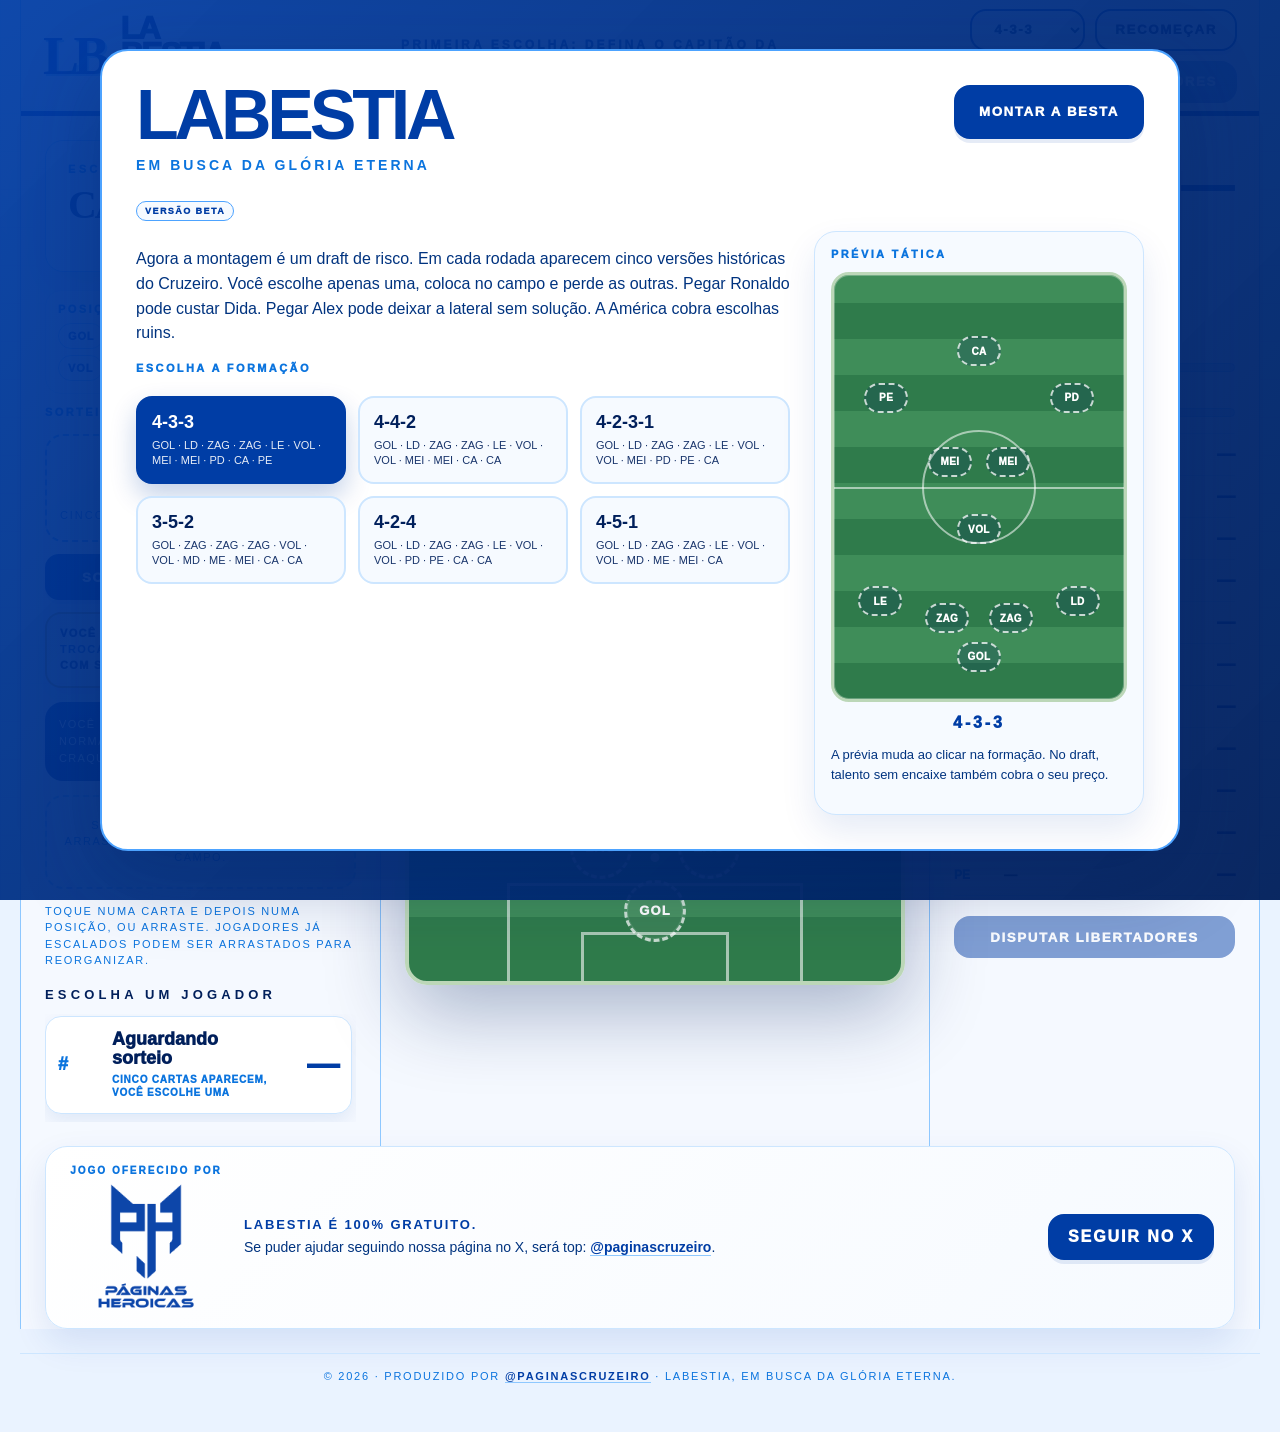
==== commit 2b33d38c: "Update index.html" ====
--- a/index.html
+++ b/index.html
@@ -154,7 +154,11 @@
 /* --- Ajustes v8: versão beta, Elifoot em breve e pausa antes das oitavas --- */
 .beta-badge{display:inline-flex;align-items:center;justify-content:center;margin-left:10px;padding:4px 8px;border:1px solid var(--blue520);border-radius:999px;background:var(--blue070);color:var(--blue850);font-family:var(--mono);font-size:9px;font-weight:1000;letter-spacing:.16em;text-transform:uppercase;vertical-align:middle;white-space:nowrap}.start-panel .beta-badge{margin-left:0;margin-top:10px}.mode-card.disabled{opacity:.78;filter:saturate(.75);background:linear-gradient(180deg,var(--blue070),var(--white));cursor:not-allowed}.mode-card.disabled:hover{transform:none;border-color:var(--blue190)}.soon-pill{display:inline-flex;margin-top:12px;padding:8px 11px;border-radius:999px;background:var(--blue190);color:var(--blue850);font-family:var(--mono);font-size:11px;font-weight:1000;letter-spacing:.12em;text-transform:uppercase}.group-complete-hero{background:linear-gradient(135deg,var(--blue850),var(--blue900));border-radius:22px;color:var(--white);padding:22px;margin-bottom:16px;box-shadow:var(--shadow)}.group-complete-hero h3{margin:0 0 8px;font-family:var(--mono);font-size:30px;letter-spacing:.05em;text-transform:uppercase;color:var(--white)}.group-complete-hero p{margin:0;line-height:1.45;color:var(--blue190)}.qualified-row td{background:rgba(77,163,255,.12);color:var(--blue850)!important}.group-complete-note{border:1px solid var(--blue190);background:var(--blue070);border-radius:18px;padding:14px;color:var(--blue900);line-height:1.45;margin-top:14px}.group-complete-note b{font-family:var(--mono);letter-spacing:.10em;text-transform:uppercase;color:var(--blue850)}
 
-/* --- v13: disputa de pênaltis animada --- */
+/* --- v14: capitão + diagnóstico de campanha --- */
+.team-profile-card{border:1px solid var(--blue190);background:linear-gradient(180deg,var(--white),var(--blue070));border-radius:18px;padding:14px;margin:14px 0;box-shadow:0 10px 24px rgba(0,61,165,.08)}
+.team-profile-card .profile-kicker{font-family:var(--mono);font-size:10px;letter-spacing:.20em;text-transform:uppercase;color:var(--blue700);font-weight:1000;margin-bottom:6px}.team-profile-card .profile-title{font-family:var(--mono);font-size:22px;line-height:1.05;text-transform:uppercase;color:var(--blue850);font-weight:1000;margin-bottom:8px}.team-profile-card .profile-grid{display:grid;grid-template-columns:repeat(3,1fr);gap:8px;margin:10px 0}.team-profile-card .profile-stat{background:var(--blue070);border:1px solid var(--blue190);border-radius:12px;padding:8px;text-align:center;font-family:var(--mono);font-weight:1000;color:var(--blue960)}.team-profile-card .profile-stat span{display:block;font-size:9px;letter-spacing:.14em;text-transform:uppercase;color:var(--blue700);margin-bottom:4px}.team-profile-card .profile-stat b{font-size:18px;color:var(--blue850)}.team-profile-card .profile-text{font-size:13px;line-height:1.45;color:var(--blue900);margin:8px 0 0}.captain-badge{display:inline-block;margin-left:6px;padding:2px 6px;border-radius:999px;background:var(--gold2);color:var(--blue960);font-family:var(--mono);font-size:9px;letter-spacing:.10em;text-transform:uppercase;font-weight:1000;vertical-align:middle}.mode-card.disabled{opacity:.72;filter:saturate(.78)}.mode-card.disabled:hover{transform:none;border-color:var(--blue190)}.mode-card.disabled button{cursor:not-allowed;opacity:.75;box-shadow:none}
+
+/* --- v15: disputa de pênaltis animada --- */
 .penalty-stage{background:linear-gradient(135deg,var(--blue850),var(--blue700));border:1px solid var(--blue520);border-radius:24px;padding:22px;color:var(--white);box-shadow:var(--shadow);position:relative;overflow:hidden}
 .penalty-stage:before{content:"";position:absolute;inset:0;background:linear-gradient(90deg,rgba(255,255,255,.10) 1px,transparent 1px),linear-gradient(0deg,rgba(255,255,255,.09) 1px,transparent 1px);background-size:30px 30px;opacity:.45;pointer-events:none}
 .penalty-stage>*{position:relative;z-index:1}
@@ -177,10 +181,14 @@
 .penalty-note b{color:var(--white)}
 @keyframes penGoal{0%{transform:translateY(16px) scale(.55);opacity:.35}65%{transform:translateY(-6px) scale(1.18)}100%{transform:translateY(0) scale(1)}}
 @keyframes penMiss{0%,100%{transform:translateX(0)}25%{transform:translateX(-5px) rotate(-8deg)}65%{transform:translateX(5px) rotate(8deg)}}
-
-
-/* --- v18: otimização completa para celular --- */
-.touch-tip{display:none}
+@media(max-width:640px){.penalty-scoreboard{grid-template-columns:1fr;text-align:center}.penalty-team.away{text-align:center}.penalty-row{grid-template-columns:1fr}.penalty-score{font-size:42px}}
+
+/* --- v17: uma única troca de mão --- */
+.reroll-warning{margin:12px 0 10px;border:2px solid var(--gold);background:linear-gradient(135deg,rgba(240,204,107,.28),var(--blue070));border-radius:16px;padding:12px 13px;color:var(--blue960);font-family:var(--mono);font-size:11px;line-height:1.45;letter-spacing:.12em;text-transform:uppercase;font-weight:1000;box-shadow:0 10px 24px rgba(0,61,165,.10)}
+.reroll-warning b{color:var(--blue850)}
+.reroll-warning.used{opacity:.72;border-color:var(--blue190);background:var(--blue070)}
+
+/* --- v19: otimização mobile restaurada sobre v17 --- */
 @media(max-width:820px){
   html,body{width:100%;overflow-x:hidden;scroll-behavior:smooth}
   body:before{background-size:auto,30px 30px,30px 30px}
@@ -210,7 +218,6 @@
 @media(max-width:420px){
   .pitch{min-height:520px}.slot.open{width:49px;height:49px;min-height:49px}.slot.filled{width:66px;min-height:47px}.slot .slot-name{font-size:9px;max-width:54px}.slot .slot-ovr{font-size:18px}.left,.right{padding:12px}.mini-cards{grid-template-columns:1fr}.profile-grid{grid-template-columns:1fr}.top-actions{grid-template-columns:1fr 1fr}.top-actions button,.top-actions select{font-size:10px}.country{font-size:30px}.cup{font-size:16px}
 }
-
 </style>
 </head>
 <body>
@@ -226,9 +233,10 @@
       <div class="need-box"><div class="micro">Posições em aberto</div><div class="need-tags" id="needTags"></div></div>
       <div class="micro">Sorteio de oportunidades</div>
       <div class="roll-strip" id="rollStrip"><div><div class="roll-main" id="rollMain">Role</div><div class="roll-sub" id="rollSub">cinco cartas, uma escolha</div></div></div>
-      <div class="btn-row"><button class="btn-primary" id="rollBtn" onclick="rollDraft()">Sortear</button><button id="rerollBtn" onclick="rerollDraft()">Trocar mão · <span id="rerolls">3</span></button></div>
+      <div class="btn-row"><button class="btn-primary" id="rollBtn" onclick="rollDraft()">Sortear</button><button id="rerollBtn" onclick="rerollDraft()">Trocar mão · <span id="rerolls">1</span></button></div>
+      <div class="reroll-warning" id="rerollWarning">Você tem apenas <b>1 opção para trocar a mão</b> durante o draft. Use com sabedoria.</div>
       <div class="draft-note">Você escolhe <b>1 carta</b>. As outras normalmente somem. Escolha craque, necessidade ou segurança.</div>
-      <div class="selected-tray" id="selectedTray"></div><div class="touch-tip"><b>No celular:</b> toque numa carta e depois toque na posição do campo. Para reorganizar, toque num jogador já escalado e depois noutra posição.</div>
+      <div class="selected-tray" id="selectedTray"></div>
       <p class="hint">Toque numa carta e depois numa posição, ou arraste. Jogadores já escalados podem ser arrastados para reorganizar.</p>
       <h3>Escolha um jogador</h3><div class="option-list" id="options"></div>
     </aside>
@@ -258,16 +266,16 @@
 const POS_LABEL={G:'GOL',LD:'LD',ZG:'ZAG',LE:'LE',VOL:'VOL',MEI:'MEI',MD:'MD',ME:'ME',PD:'PD',PE:'PE',ATA:'CA'};
 const TACTICS={cautious:{name:'Cautelosa',atk:-3,def:4,tempo:-.12,late:-.04},balanced:{name:'Equilibrada',atk:0,def:0,tempo:0,late:0},offensive:{name:'Ofensiva',atk:4,def:-3,tempo:.14,late:.03},pressure:{name:'Pressão total',atk:7,def:-7,tempo:.26,late:.10}};
 const $=id=>document.getElementById(id);const rnd=(a,b)=>Math.floor(a+Math.random()*(b-a+1));const clamp=(x,a,b)=>Math.max(a,Math.min(b,x));const sample=a=>a[Math.floor(Math.random()*a.length)];const avg=a=>a.length?a.reduce((x,y)=>x+y,0)/a.length:0;const esc=s=>String(s??'').replace(/[&<>"]/g,m=>({'&':'&amp;','<':'&lt;','>':'&gt;','"':'&quot;'}[m]));const norm=s=>String(s||'').normalize('NFD').replace(/[\u0300-\u036f]/g,'').toLowerCase();function shuffle(a){a=[...a];for(let i=a.length-1;i>0;i--){const j=Math.floor(Math.random()*(i+1));[a[i],a[j]]=[a[j],a[i]]}return a}function weighted(arr,wfn){let items=arr.map(x=>[x,Math.max(0.0001,wfn(x))]);let total=items.reduce((a,b)=>a+b[1],0);let r=Math.random()*total;for(const [x,w] of items){r-=w;if(r<=0)return x}return items[items.length-1]?.[0]}function allPos(p){return [...new Set([...(p.positions||[]),p.primary].filter(Boolean))].join('/')}
-const state={formationName:'4-3-3',slots:[],candidates:[],selectedCandidate:null,movingSlot:null,rerolls:3,rolling:false,tournament:null,seenLost:new Set(),roundStarted:false};
+const state={formationName:'4-3-3',slots:[],candidates:[],selectedCandidate:null,movingSlot:null,rerolls:1,rolling:false,tournament:null,seenLost:new Set(),roundStarted:false,captainPicked:false};
 function init(){Object.keys(FORMATIONS).forEach(f=>{const o=document.createElement('option');o.value=f;o.textContent=f;$('formationSelect').appendChild(o)});renderFormationCards();setFormation('4-3-3',true);renderAll()}document.addEventListener('DOMContentLoaded',init);
 function renderFormationCards(){const box=$('startFormations');if(box)box.innerHTML=Object.entries(FORMATIONS).map(([name,arr])=>`<div class="formation-card ${name===state.formationName?'active':''}" onclick="setFormation('${name}',true)"><b>${name}</b><span>${arr.map(p=>POS_LABEL[p]).join(' · ')}</span></div>`).join('');renderFormationPreview()}
 function renderFormationPreview(){const box=$('formationPreview');if(!box)return;const coords=coordsFor(state.formationName);box.innerHTML=`<div class="preview-pitch">${state.slots.map((s,i)=>`<div class="preview-slot" style="left:${coords[i][0]}%;top:${coords[i][1]}%">${POS_LABEL[s.pos]}</div>`).join('')}</div><div class="preview-title">${state.formationName}</div>`}
-function setFormation(name,initial=false){state.formationName=name;state.slots=FORMATIONS[name].map((pos,i)=>({id:'s'+i,pos,player:null,idx:i}));state.candidates=[];state.selectedCandidate=null;state.movingSlot=null;state.rerolls=3;state.rolling=false;state.tournament=null;state.seenLost=new Set();state.roundStarted=false;if($('formationSelect'))$('formationSelect').value=name;renderFormationCards();renderAll();if(!initial&&$('startOverlay').style.display==='none')toast('Formação alterada. O draft recomeçou.')}
+function setFormation(name,initial=false){state.formationName=name;state.slots=FORMATIONS[name].map((pos,i)=>({id:'s'+i,pos,player:null,idx:i}));state.candidates=[];state.selectedCandidate=null;state.movingSlot=null;state.rerolls=1;state.rolling=false;state.tournament=null;state.seenLost=new Set();state.roundStarted=false;state.captainPicked=false;if($('formationSelect'))$('formationSelect').value=name;renderFormationCards();renderAll();if(!initial&&$('startOverlay').style.display==='none')toast('Formação alterada. O draft recomeçou.')}
 function resetGame(){setFormation(state.formationName);$('startOverlay').style.display='grid'}function startGame(){$('startOverlay').style.display='none';rollDraft()}
 function selectedNames(){return new Set(state.slots.filter(s=>s.player).map(s=>norm(s.player.name)))}function filled(){return state.slots.filter(s=>s.player)}function emptySlots(){return state.slots.filter(s=>!s.player)}function isComplete(){return filled().length===state.slots.length}function roundNumber(){return Math.min(filled().length+1,11)}
 function groupOf(pos){if(pos==='G')return 'gk';if(['LD','ZG','LE'].includes(pos))return 'def';if(['VOL','MEI','MD','ME'].includes(pos))return 'mid';return 'att'}
-function penaltyFor(pos,p){const pp=[...(p.positions||[]),p.primary].filter(Boolean);if(pos==='G'){return pp.includes('G')?0:.70}if(pp.includes('G'))return null;if(pp.includes(pos))return 0;const wingPairs={ME:'PE',PE:'ME',MD:'PD',PD:'MD'};if(wingPairs[pos]&&pp.includes(wingPairs[pos]))return .05;const near={ME:['PE','LE','MEI','VOL'],MD:['PD','LD','MEI','VOL'],PE:['ME','ATA','PD','LE'],PD:['MD','ATA','PE','LD'],LD:['MD','ZG','LE'],LE:['ME','ZG','LD'],ZG:['LD','LE','VOL'],VOL:['MEI','ZG','MD','ME'],MEI:['VOL','ATA','ME','MD'],ATA:['PE','PD','MEI']};if((near[pos]||[]).some(x=>pp.includes(x)))return .10;if(pp.some(x=>groupOf(x)===groupOf(pos)))return .20;return .35}
-function fitFor(p,pos){const pen=penaltyFor(pos,p);if(pen===null)return {allowed:false,penalty:null,adjusted:0,label:'não permitido'};let label=pen===0?'natural':pen<=.05?'quase natural':pen===.10?'adaptado':pen===.20?'improviso':'emergência';if(pen>=.70)label='goleiro de emergência';return {allowed:true,penalty:pen,adjusted:Math.round(p.rating*(1-pen)),label}}
+function penaltyFor(pos,p){const pp=[...(p.positions||[]),p.primary].filter(Boolean);if(pos==='G'){return pp.includes('G')?0:.70}if(pp.includes('G'))return null;if(pp.includes(pos))return 0;const wingPairs={ME:'PE',PE:'ME',MD:'PD',PD:'MD'};if(wingPairs[pos]&&pp.includes(wingPairs[pos]))return .01;const near={ME:['PE','LE','MEI','VOL'],MD:['PD','LD','MEI','VOL'],PE:['ME','ATA','PD','LE'],PD:['MD','ATA','PE','LD'],LD:['MD','ZG','LE'],LE:['ME','ZG','LD'],ZG:['LD','LE','VOL'],VOL:['MEI','ZG','MD','ME'],MEI:['VOL','ATA','ME','MD'],ATA:['PE','PD','MEI']};if((near[pos]||[]).some(x=>pp.includes(x)))return .10;if(pp.some(x=>groupOf(x)===groupOf(pos)))return .20;return .35}
+function fitFor(p,pos){const pen=penaltyFor(pos,p);if(pen===null)return {allowed:false,penalty:null,adjusted:0,label:'não permitido'};let label=pen===0?'natural':pen<=.01?'quase natural':pen<=.05?'quase natural':pen===.10?'adaptado':pen===.20?'improviso':'emergência';if(pen>=.70)label='goleiro de emergência';return {allowed:true,penalty:pen,adjusted:Math.round(p.rating*(1-pen)),label}}
 function bestFitForOpen(p){let fits=emptySlots().map(s=>({slot:s,...fitFor(p,s.pos)})).filter(f=>f.allowed);fits.sort((a,b)=>a.penalty-b.penalty||b.adjusted-a.adjusted);return fits[0]||null}
 function rarityClass(p){if(p.rating>=95)return 'legend';if(p.rating>=90)return 'craque';if(p.rating<78)return 'weak';return ''}function rarityName(p){if(p.rating>=97)return 'Lenda absoluta';if(p.rating>=95)return 'Lenda';if(p.rating>=90)return 'Craque';if(p.rating>=85)return 'Muito forte';if(p.rating>=80)return 'Útil';if(p.rating>=70)return 'Risco';return 'Desespero'}
 function poolPlayers(){const names=selectedNames();let open=emptySlots();let arr=PLAYERS.filter(p=>!names.has(norm(p.name))&&bestFitForOpen(p));let fresh=arr.filter(p=>!state.seenLost.has(p.id));if(fresh.length>=20)return fresh;return arr}
@@ -276,22 +284,24 @@
 function pickForPosition(pos,mode='need',exclude=new Set()){let arr=poolPlayers().filter(p=>!exclude.has(p.id)).map(p=>({p,fit:fitFor(p,pos)})).filter(x=>x.fit.allowed);if(mode==='need')arr=arr.filter(x=>x.fit.penalty<=.20);if(mode==='safe')arr=arr.filter(x=>x.p.rating<=88&&x.fit.penalty<=.20);if(!arr.length)return null;return weighted(arr,x=>{let w=baseWeight(x.p); if(x.fit.penalty===0)w*=2.4; else if(x.fit.penalty<=.1)w*=1.35; if(mode==='safe'&&x.p.rating>=75&&x.p.rating<=86)w*=2.0; return w}).p}
 function pickForcedForOpenSlot(slot,exclude=new Set()){let arr=poolPlayers().filter(p=>!exclude.has(p.id)).map(p=>({p,fit:fitFor(p,slot.pos)})).filter(x=>x.fit.allowed);if(!arr.length)return null;const natural=arr.filter(x=>x.fit.penalty===0), adapted=arr.filter(x=>x.fit.penalty<=.10), acceptable=arr.filter(x=>x.fit.penalty<=.20);arr=natural.length?natural:(adapted.length?adapted:(acceptable.length?acceptable:arr));return weighted(arr,x=>{let w=baseWeight(x.p); if(x.fit.penalty===0)w*=3.2; else if(x.fit.penalty<=.10)w*=1.8; else if(x.fit.penalty<=.20)w*=1.0; return w}).p}
 function pickRandom(mode='mixed',exclude=new Set()){let arr=poolPlayers().filter(p=>!exclude.has(p.id));if(!arr.length)return null;if(mode==='temptation'){let hi=arr.filter(p=>p.rating>=88);arr=hi.length?hi:arr;return weighted(arr,p=>baseWeight(p)*Math.pow(Math.max(1,p.rating-82),1.10)*(p.rating>=95?.38:1))}if(mode==='strong'){let hi=arr.filter(p=>p.rating>=85);arr=hi.length?hi:arr;return weighted(arr,p=>Math.pow(Math.max(1,p.rating-78),.85)*baseWeight(p)*(p.rating>=95?.45:1))}if(mode==='weak'){let lo=arr.filter(p=>p.rating<=84);arr=lo.length?lo:arr;return weighted(arr,p=>(104-p.rating)*baseWeight(p))}return weighted(arr,p=>baseWeight(p))}
+function captainWeight(p){if(p.rating>=97)return .10;if(p.rating>=95)return .22;if(p.rating>=93)return .55;if(p.rating>=90)return 1.25;return 0}
+function generateCaptainOptions(){const list=[],ex=new Set();const groups=shuffle(['G','def','mid','att','any']);function poolByGroup(g){let arr=poolPlayers().filter(p=>p.rating>=90&&!ex.has(p.id));if(g==='any')return arr;if(g==='G')return arr.filter(p=>[...(p.positions||[]),p.primary].includes('G'));return arr.filter(p=>[...(p.positions||[]),p.primary].some(pos=>groupOf(pos)===g))}function tryCaptain(g){let arr=poolByGroup(g);if(!arr.length)return false;const p=weighted(arr,captainWeight);if(addCandidate(list,p,'capitão')){ex.add(p.id);return true}return false}groups.forEach(g=>{if(list.length<5)tryCaptain(g)});while(list.length<5){if(!tryCaptain('any'))break}return list.slice(0,5).map(c=>({...c,captainOffer:true,offerTag:'capitão'}))}
 function addCandidate(list,p,tag){if(!p||list.some(x=>x.id===p.id)||list.some(x=>norm(x.name)===norm(p.name)&&x.decade===p.decade))return false;const best=bestFitForOpen(p);if(!best)return false;list.push({...p,offerTag:tag,bestPos:best.slot.pos,bestPenalty:best.penalty,bestAdjusted:best.adjusted,bestLabel:best.label,rarity:rarityName(p)});return true}
-function generateDraftOptions(){const list=[],ex=new Set();const open=emptySlots();const golden=Math.random()<.035;const cruel=!golden&&Math.random()<.16;function tryAdd(p,tag){if(addCandidate(list,p,tag)){ex.add(p.id);return true}return false}
+function generateDraftOptions(){if(!state.captainPicked&&filled().length===0)return generateCaptainOptions();const list=[],ex=new Set();const open=emptySlots();const golden=Math.random()<.035;const cruel=!golden&&Math.random()<.16;function tryAdd(p,tag){if(addCandidate(list,p,tag)){ex.add(p.id);return true}return false}
   // Regra fixa: toda mão precisa trazer pelo menos uma opção que resolva uma posição vaga.
   let forced=false;for(const s of shuffle(open)){if(tryAdd(pickForcedForOpenSlot(s,ex),'posição vaga')){forced=true;break}}
   if(!forced){for(const s of shuffle(open)){if(tryAdd(pickForPosition(s.pos,'need',ex),'necessidade'))break}}
   const extraNeed=open.length<=3?2:(open.length<=5?1:0);for(let i=0;i<extraNeed;i++){for(const s of shuffle(open)){if(tryAdd(pickForPosition(s.pos,'safe',ex),'segurança'))break}}
   if(Math.random()<.48){tryAdd(pickRandom('temptation',ex),'tentação')}
   while(list.length<5){let r=Math.random();const mode=golden?'strong':(cruel?'weak':(r<.42?'mixed':r<.68?'weak':r<.90?'strong':'temptation'));let p=pickRandom(mode,ex);if(!tryAdd(p,mode==='strong'?'forte':mode==='weak'?'risco':mode==='temptation'?'tentação':'livre')){break}}return list.slice(0,5)}
-function rollDraft(){if(state.rolling||isComplete())return;state.rolling=true;state.candidates=[];state.selectedCandidate=null;state.roundStarted=true;renderOptions();$('rollStrip').classList.add('rolling');$('rollBtn').disabled=true;$('rerollBtn').disabled=true;let ticks=0;const anim=poolPlayers();const iv=setInterval(()=>{const p=sample(anim)||sample(PLAYERS);$('rollMain').textContent=p?p.name:'Role';$('rollSub').textContent=p?`${p.decade} · ${allPos(p)} · ${p.rating}`:'cinco cartas';ticks++;if(ticks>20){clearInterval(iv);state.candidates=generateDraftOptions();state.rolling=false;$('rollStrip').classList.remove('rolling');$('rollBtn').disabled=false;$('rerollBtn').disabled=state.rerolls<=0;renderAll()}},56)}
-function rerollDraft(){if(state.rerolls<=0||state.rolling||isComplete())return;if(state.candidates.length)state.candidates.forEach(c=>state.seenLost.add(c.id));state.rerolls--;state.candidates=[];state.selectedCandidate=null;rollDraft()}
+function rollDraft(){if(state.rolling||isComplete())return;state.rolling=true;state.candidates=[];state.selectedCandidate=null;state.roundStarted=true;renderOptions();$('rollStrip').classList.add('rolling');$('rollBtn').disabled=true;$('rerollBtn').disabled=true;let ticks=0;const anim=(!state.captainPicked&&filled().length===0)?poolPlayers().filter(p=>p.rating>=90):poolPlayers();const iv=setInterval(()=>{const p=sample(anim)||sample(PLAYERS);$('rollMain').textContent=p?p.name:'Role';$('rollSub').textContent=p?`${p.decade} · ${allPos(p)} · ${p.rating}`:'cinco cartas';ticks++;if(ticks>20){clearInterval(iv);state.candidates=generateDraftOptions();state.rolling=false;$('rollStrip').classList.remove('rolling');$('rollBtn').disabled=false;$('rerollBtn').disabled=state.rerolls<=0||(!state.captainPicked&&filled().length===0);renderAll()}},56)}
+function rerollDraft(){if((!state.captainPicked&&filled().length===0)||state.rerolls<=0||state.rolling||isComplete())return;if(state.candidates.length)state.candidates.forEach(c=>state.seenLost.add(c.id));state.rerolls--;toast('Troca de mão usada. Agora vai até o fim.');state.candidates=[];state.selectedCandidate=null;rollDraft()}
 function chooseCandidate(id){const c=state.candidates.find(x=>x.id===Number(id));if(!c)return;state.selectedCandidate=c;state.movingSlot=null;renderAll();toast(`${c.name}: escolha a posição no campo.`)}
-function placeCandidate(id,slotIdx){const p=state.candidates.find(x=>x.id===Number(id));const slot=state.slots[slotIdx];if(!p||!slot)return;if(slot.player){toast('Esta posição já está ocupada. Arraste jogadores escalados para reorganizar.');return}const fit=fitFor(p,slot.pos);if(!fit.allowed){toast('Goleiro não pode jogar na linha.');return}slot.player={...p,assigned:slot.pos,penalty:fit.penalty,adjusted:fit.adjusted,fitLabel:fit.label};state.candidates.forEach(c=>{if(c.id!==p.id)state.seenLost.add(c.id)});state.candidates=[];state.selectedCandidate=null;state.movingSlot=null;renderAll();if(isComplete())toast('Equipe completa. A América espera.');else setTimeout(()=>rollDraft(),420)}
+function placeCandidate(id,slotIdx){const p=state.candidates.find(x=>x.id===Number(id));const slot=state.slots[slotIdx];if(!p||!slot)return;if(slot.player){toast('Esta posição já está ocupada. Arraste jogadores escalados para reorganizar.');return}const fit=fitFor(p,slot.pos);if(!fit.allowed){toast('Goleiro não pode jogar na linha.');return}slot.player={...p,assigned:slot.pos,penalty:fit.penalty,adjusted:fit.adjusted,fitLabel:fit.label,captain:p.captainOffer||(!state.captainPicked&&filled().length===0)};if(slot.player.captain)state.captainPicked=true;state.candidates.forEach(c=>{if(c.id!==p.id)state.seenLost.add(c.id)});state.candidates=[];state.selectedCandidate=null;state.movingSlot=null;renderAll();if(isComplete())toast('Equipe completa. A América espera.');else setTimeout(()=>rollDraft(),420)}
 function moveSlot(from,to){if(from===to)return;const a=state.slots[from],b=state.slots[to];if(!a?.player||!b)return;const pa=a.player,pb=b.player;const fita=fitFor(pa,b.pos);if(!fita.allowed){toast('Goleiro não pode jogar na linha.');return}if(pb){const fitb=fitFor(pb,a.pos);if(!fitb.allowed){toast('Troca inválida.');return}a.player={...pb,assigned:a.pos,penalty:fitb.penalty,adjusted:fitb.adjusted,fitLabel:fitb.label};b.player={...pa,assigned:b.pos,penalty:fita.penalty,adjusted:fita.adjusted,fitLabel:fita.label};}else{a.player=null;b.player={...pa,assigned:b.pos,penalty:fita.penalty,adjusted:fita.adjusted,fitLabel:fita.label};}state.movingSlot=null;renderAll()}
 function renderAll(){renderDraw();renderPitch();renderOptions();renderSelectedTray();renderBox();renderNeedTags();renderFormationPreview()}
 function renderSelectedTray(){const tray=$('selectedTray');if(!tray)return;const c=state.selectedCandidate;if(!c){tray.className='selected-tray';tray.innerHTML='<div class="tray-empty">Selecione uma carta. Depois arraste daqui para uma posição no campo.</div>';return}tray.className='selected-tray ready';tray.innerHTML=`<div class="tray-card" draggable="true" data-id="${c.id}"><div><b>${esc(c.name)}</b><span>${esc(allPos(c))} · ${esc(c.decade)} · ${esc(c.offerTag||c.rarity||'opção')}</span></div><div class="tray-ovr">${c.rating}</div></div>`;const card=tray.querySelector('.tray-card');card.addEventListener('dragstart',ev=>{ev.dataTransfer.setData('text/plain','candidate:'+c.id)})}
-function renderDraw(){$('rerolls').textContent=state.rerolls;const count=filled().length;$('boxScore').textContent=`${count}/11`;$('streamBtn').disabled=!isComplete();$('playBtn').disabled=!isComplete();$('drawLabel').textContent=isComplete()?'Equipe completa':'Rodada do draft';$('drawPosition').textContent=isComplete()?'11/11':`${roundNumber()}/11`;$('drawDecade').textContent=isComplete()?'OK':'5 cartas';if(!state.rolling){$('rollMain').textContent=isComplete()?'Jogar':(state.candidates.length?'Escolha':'Role');$('rollSub').textContent=isComplete()?'libertadores':(state.candidates.length?'uma carta, as outras somem':'cinco cartas, uma escolha')}const miss=emptySlots().map(s=>POS_LABEL[s.pos]).join(' · ');$('statusText').textContent=isComplete()?'Equipe completa · pronta para a América':`${state.formationName} · faltam ${miss||'—'}`}
+function renderDraw(){$('rerolls').textContent=state.rerolls;const rw=$('rerollWarning');if(rw){rw.className='reroll-warning '+(state.rerolls<=0?'used':'');rw.innerHTML=state.rerolls>0?'Você tem apenas <b>1 opção para trocar a mão</b> durante o draft. Use com sabedoria.':'Troca de mão já usada. Agora é conviver com as escolhas.'}const count=filled().length;const capRound=!state.captainPicked&&count===0;$('boxScore').textContent=`${count}/11`;$('streamBtn').disabled=!isComplete();$('playBtn').disabled=!isComplete();$('rerollBtn').disabled=capRound||state.rerolls<=0||state.rolling;$('drawLabel').textContent=isComplete()?'Equipe completa':(capRound?'Escolha do capitão':'Rodada do draft');$('drawPosition').textContent=isComplete()?'11/11':(capRound?'CAP':`${roundNumber()}/11`);$('drawDecade').textContent=isComplete()?'OK':(capRound?'5 opções 90+':'5 cartas');if(!state.rolling){$('rollMain').textContent=isComplete()?'Jogar':(state.candidates.length?'Escolha':'Role');$('rollSub').textContent=isComplete()?'libertadores':(state.candidates.length?(capRound?'escolha o capitão, sem reroll':'uma carta, as outras somem'):(capRound?'cinco líderes possíveis, todos 90+':'cinco cartas, uma escolha'))}const miss=emptySlots().map(s=>POS_LABEL[s.pos]).join(' · ');$('statusText').textContent=isComplete()?'Equipe completa · pronta para a América':(capRound?'Primeira escolha: defina o capitão da Besta':`${state.formationName} · faltam ${miss||'—'}`)}
 function renderNeedTags(){const box=$('needTags');box.innerHTML=state.slots.map(s=>`<span class="${s.player?'done':''}">${POS_LABEL[s.pos]}</span>`).join('')}
 function coordsFor(formation){const p={};function add(i,x,y){p[i]=[x,y]}if(formation==='4-3-3')[[50,90],[84,77],[61,81],[39,81],[16,77],[50,60],[40,44],[60,44],[82,29],[50,18],[18,29]].forEach((c,i)=>add(i,...c));else if(formation==='4-4-2')[[50,90],[84,77],[61,81],[39,81],[16,77],[39,59],[61,59],[32,40],[68,40],[38,19],[62,19]].forEach((c,i)=>add(i,...c));else if(formation==='4-2-3-1')[[50,90],[84,77],[61,81],[39,81],[16,77],[40,60],[60,60],[50,42],[82,30],[18,30],[50,18]].forEach((c,i)=>add(i,...c));else if(formation==='3-5-2')[[50,90],[68,79],[50,82],[32,79],[42,60],[58,60],[84,44],[16,44],[50,37],[38,19],[62,19]].forEach((c,i)=>add(i,...c));else if(formation==='4-2-4')[[50,90],[84,77],[61,81],[39,81],[16,77],[40,58],[60,58],[81,30],[19,30],[38,19],[62,19]].forEach((c,i)=>add(i,...c));else [[50,90],[84,77],[61,81],[39,81],[16,77],[40,60],[60,60],[84,43],[16,43],[50,37],[50,18]].forEach((c,i)=>add(i,...c));return p}
 function renderPitch(){
@@ -339,16 +349,18 @@
   });
 }
 function renderOptions(){const box=$('options');if(state.rolling){box.innerHTML='<div class="player-option"><div class="num">?</div><div><div class="name">Sorteando mão...</div><div class="meta">as cartas estão girando</div></div><div class="ovr">—</div></div>';return}if(!state.candidates.length){box.innerHTML='<div class="player-option"><div class="num">#</div><div><div class="name">Aguardando sorteio</div><div class="meta">cinco cartas aparecem, você escolhe uma</div></div><div class="ovr">—</div></div>';return}box.innerHTML=state.candidates.map((p,i)=>{const selected=state.selectedCandidate&&state.selectedCandidate.id===p.id;const pen=p.bestPenalty?` · melhor encaixe -${Math.round(p.bestPenalty*100)}%`:'';return `<div class="player-option ${rarityClass(p)} ${selected?'selected':''}" draggable="true" data-id="${p.id}" onclick="chooseCandidate(${p.id})"><div class="num">#${i+1}</div><div><div class="name">${esc(p.name)} <span class="micro">${esc(p.decade)}</span></div><div class="meta">posições ${esc(allPos(p))} · ${esc(p.rarity)} · ${esc(p.offerTag)}</div><span class="tagline2">Resolve melhor: ${POS_LABEL[p.bestPos]} ${pen}</span></div><div class="ovr"><small>OVR</small>${p.rating}</div></div>`}).join('');box.querySelectorAll('.player-option').forEach(el=>{el.addEventListener('dragstart',ev=>{ev.dataTransfer.setData('text/plain','candidate:'+el.dataset.id);chooseCandidate(Number(el.dataset.id))})})}
-function renderBox(){const vals=teamStats();$('overall').textContent=vals.overall?Math.round(vals.overall):'—';$('atkMeter').style.width=clamp((vals.attack-55)/44*100,0,100)+'%';$('defMeter').style.width=clamp((vals.defense-55)/44*100,0,100)+'%';$('boxList').innerHTML=state.slots.map(s=>`<div class="box-row"><div class="pos">${POS_LABEL[s.pos]}</div><div class="name">${s.player?`${esc(s.player.name)}<span class="allpos">${esc(allPos(s.player))} · ${esc(s.player.decade)}${s.player.penalty?` · -${Math.round(s.player.penalty*100)}%`:''}</span>`:'—'}</div><div class="ovr">${s.player?s.player.adjusted:'—'}</div></div>`).join('');let warning='';if(filled().some(s=>s.pos==='G'&&s.player&&s.player.penalty>=.7))warning='Sem goleiro natural. A defesa vai sofrer muito.';else if(vals.shapePenalty<=-4)warning='Time desequilibrado. Muito talento, pouco encaixe.';$('shapeWarning').innerHTML=warning?`<div class="shape-warning">${warning}</div>`:''}
+function renderBox(){const vals=teamStats();$('overall').textContent=vals.overall?Math.round(vals.overall):'—';$('atkMeter').style.width=clamp((vals.attack-55)/44*100,0,100)+'%';$('defMeter').style.width=clamp((vals.defense-55)/44*100,0,100)+'%';$('boxList').innerHTML=state.slots.map(s=>`<div class="box-row"><div class="pos">${POS_LABEL[s.pos]}</div><div class="name">${s.player?`${esc(s.player.name)}${s.player.captain?'<span class="captain-badge">CAP</span>':''}<span class="allpos">${esc(allPos(s.player))} · ${esc(s.player.decade)}${s.player.penalty?` · -${Math.round(s.player.penalty*100)}%`:''}</span>`:'—'}</div><div class="ovr">${s.player?s.player.adjusted:'—'}</div></div>`).join('');let warning='';if(filled().some(s=>s.pos==='G'&&s.player&&s.player.penalty>=.7))warning='Sem goleiro natural. A defesa vai sofrer muito.';else if(vals.shapePenalty<=-4)warning='Time desequilibrado. Muito talento, pouco encaixe.';const profile=vals.overall?teamProfileHtml(vals):'';$('shapeWarning').innerHTML=(warning?`<div class="shape-warning">${warning}</div>`:'')+profile}
 function teamStats(){const fs=filled();if(!fs.length)return {overall:0,attack:0,defense:0,mid:0,shapePenalty:0};let attack=avg(fs.filter(s=>groupOf(s.pos)==='att').map(s=>s.player.adjusted));let defense=avg(fs.filter(s=>groupOf(s.pos)==='def'||s.pos==='G').map(s=>s.player.adjusted));let mid=avg(fs.filter(s=>groupOf(s.pos)==='mid').map(s=>s.player.adjusted));let base=avg(fs.map(s=>s.player.adjusted));let impro=fs.reduce((a,s)=>a+(s.player.penalty? s.player.penalty*5:0),0);let stars=fs.filter(s=>s.player.rating>=95).length;let bonus=(stars>=4?3:stars>=3?2:stars>=2?1:0);let counts={def:fs.filter(s=>['LD','ZG','LE'].includes(s.pos)&&s.player.penalty<=.2).length,mid:fs.filter(s=>groupOf(s.pos)==='mid'&&s.player.penalty<=.2).length,att:fs.filter(s=>groupOf(s.pos)==='att'&&s.player.penalty<=.2).length,gk:fs.filter(s=>s.pos==='G'&&s.player.penalty===0).length};let shapePenalty=0;if(!counts.gk)shapePenalty-=8;if(counts.def<3)shapePenalty-=4;if(counts.mid<2)shapePenalty-=3;if(counts.att<1)shapePenalty-=2;let overall=clamp(base-impro+bonus+shapePenalty,45,99);return {overall,attack:attack||overall,defense:defense||overall,mid:mid||overall,shapePenalty}}
+function teamProfile(vals){const o=Math.round(vals.overall||0),a=Math.round(vals.attack||0),m=Math.round(vals.mid||0),d=Math.round(vals.defense||0);let title='Em formação',chance='—',verdict='Monte os 11 para avaliar a campanha.';if(o>0&&o<86){title='Sobrevivente';chance='0–2%';verdict='Pode passar do grupo, mas título seria milagre.'}else if(o<90){title='Franco-atirador';chance='2–5%';verdict='Boa campanha possível, mas precisa de sorte e chave amiga.'}else if(o<93){title='Competitivo';chance='5–10%';verdict='Pode ser campeão, mas o mata-mata vai cobrar cada detalhe.'}else if(o<96){title='Candidato';chance='10–18%';verdict='Time com cara de Libertadores. Forte, mas ainda vulnerável.'}else if(o>0){title='Besta histórica';chance='20–30%';verdict='Favorito real, sem virar automático. A América ainda pode aprontar.'}let risk='';if(o>0){const low=Math.min(a,m,d);if(d<84)risk='Risco: defesa vulnerável.';else if(m<84)risk='Risco: meio-campo sem controle.';else if(a<84)risk='Risco: falta poder de decisão.';else if(Math.max(a,m,d)-low>12)risk='Risco: time desequilibrado.';else risk='Encaixe: equilibrado.'}return {title,chance,verdict,risk,overall:o,attack:a,mid:m,defense:d}}
+function teamProfileHtml(vals){const p=teamProfile(vals);if(!p.overall)return '';return `<div class="team-profile-card"><div class="profile-kicker">Diagnóstico da Besta</div><div class="profile-title">${esc(p.title)}</div><div class="profile-grid"><div class="profile-stat"><span>Título</span><b>${esc(p.chance)}</b></div><div class="profile-stat"><span>Meio</span><b>${p.mid}</b></div><div class="profile-stat"><span>Defesa</span><b>${p.defense}</b></div></div><p class="profile-text">${esc(p.verdict)} ${esc(p.risk)}</p></div>`}
 function toast(msg){const t=$('toast');t.textContent=msg;t.style.display='block';clearTimeout(toast._t);toast._t=setTimeout(()=>t.style.display='none',2300)}
 function opponentLabel(o){return `${o.club} ${o.year}`}function opponentHero(o){const names=String(o.players||'').split(';').map(x=>x.trim()).filter(Boolean);return sample(names)||opponentLabel(o)}function oppPool(min,max){let arr=OPPONENTS.filter(o=>!norm(o.club).includes('cruzeiro')&&o.rating>=min&&o.rating<=max);return arr.length?arr:OPPONENTS.filter(o=>!norm(o.club).includes('cruzeiro'))}function pickOpp(min,max,used){let arr=shuffle(oppPool(min,max).filter(o=>!used.has(o.id)));let o=arr[0]||shuffle(OPPONENTS.filter(o=>!norm(o.club).includes('cruzeiro')&&!used.has(o.id)))[0];used.add(o.id);return o}
 function bestPlayer(){return [...filled()].sort((a,b)=>b.player.rating-a.player.rating)[0]?.player||{name:'LaBestia',rating:90}}function scorer(){let arr=filled().filter(s=>['ATA','PE','PD','MEI','MD','ME'].includes(s.pos)&&s.player.adjusted>=70).map(s=>s.player);if(!arr.length)arr=filled().map(s=>s.player);return weighted(arr,p=>Math.max(1,p.adjusted-60)+(p.rating>=95?8:0)).name}
 function shareGame(){const data={title:'LaBestia',text:'Monte a Besta e tente conquistar a Glória Eterna.',url:location.href};if(navigator.share){navigator.share(data).catch(()=>{})}else if(navigator.clipboard){navigator.clipboard.writeText(location.href).then(()=>toast('Link copiado!')).catch(()=>toast('Copie o link da barra do navegador.'))}else{toast('Copie o link da barra do navegador.')}}
 function openTournament(){if(!isComplete()){toast('Complete os 11 jogadores primeiro.');return}$('tournamentModal').classList.add('open');if(!state.tournament)return renderModeChoice();renderCampaign()}function closeTournament(){$('tournamentModal').classList.remove('open')}
-function renderModeChoice(){$('modalSub').textContent='Escolha como a Libertadores será jogada';$('tournamentContent').innerHTML=`<div class="final-banner">Escolha o modo da campanha</div><div class="mode-choice"><div class="mode-card"><div><div class="tagline">rápido · placar vivo · sem pausas</div><h3>Modo Clássico</h3><p>O placar se movimenta dos 0 aos 90 minutos. Os autores dos gols aparecem no momento em que a rede balança.</p><ul><li>mais direto;</li><li>ideal para várias tentativas;</li><li>sem escolhas táticas durante o jogo.</li></ul></div><button class="btn-primary" onclick="startTournamentMode('classic')">Jogar clássico</button></div><div class="mode-card"><div><div class="tagline">tático · narrado · Elifoot-lite</div><h3>Modo Elifoot</h3><p>Você escolhe a postura, acompanha lances narrados e pode mudar no intervalo.</p><ul><li>cautelosa, equilibrada, ofensiva ou pressão total;</li><li>primeiro e segundo tempo;</li><li>mais drama de campanha.</li></ul></div><button class="btn-gold" onclick="startTournamentMode('elifoot')">Jogar Elifoot</button></div></div>`}
+function renderModeChoice(){const vals=teamStats();const profile=teamProfileHtml(vals);$('modalSub').textContent='Escolha como a Libertadores será jogada';$('tournamentContent').innerHTML=`<div class="final-banner">Escolha o modo da campanha</div>${profile}<div class="mode-choice"><div class="mode-card"><div><div class="tagline">rápido · placar vivo · sem pausas</div><h3>Modo Clássico</h3><p>O placar se movimenta dos 0 aos 90 minutos. Os autores dos gols aparecem no momento em que a rede balança.</p><ul><li>mais direto;</li><li>ideal para várias tentativas;</li><li>sem escolhas táticas durante o jogo.</li></ul></div><button class="btn-primary" onclick="startTournamentMode('classic')">Jogar clássico</button></div><div class="mode-card disabled"><div><div class="tagline">tático · narrado · Elifoot-lite</div><h3>Modo Elifoot</h3><p>Em breve, versão Elifoot.</p><span class="soon-pill">Em breve</span></div><button class="btn-soft" disabled>Em breve</button></div></div>`}
 function startTournamentMode(mode){createTournament(mode);renderCampaign()}
-function createTournament(mode='classic'){const used=new Set();const group=[pickOpp(80,85,used),pickOpp(84,87,used),pickOpp(86,89,used)];const schedule=[{round:1,userHome:true,opp:group[0],otherHome:group[1],otherAway:group[2]},{round:2,userHome:false,opp:group[1],otherHome:group[2],otherAway:group[0]},{round:3,userHome:true,opp:group[2],otherHome:group[0],otherAway:group[1]},{round:4,userHome:false,opp:group[0],otherHome:group[2],otherAway:group[1]},{round:5,userHome:true,opp:group[1],otherHome:group[0],otherAway:group[2]},{round:6,userHome:false,opp:group[2],otherHome:group[1],otherAway:group[0]}];const table={LaBestia:newRow('LaBestia')};group.forEach(o=>table[opponentLabel(o)]=newRow(opponentLabel(o)));state.tournament={mode,stage:'group',stats:teamStats(),group,schedule,roundIndex:0,table,history:[],record:{v:0,e:0,d:0},used,match:null,ko:null,outcome:''}}
+function createTournament(mode='classic'){const used=new Set();const group=[pickOpp(80,85,used),pickOpp(84,87,used),pickOpp(86,89,used)];const schedule=[{round:1,userHome:true,opp:group[0],otherHome:group[1],otherAway:group[2]},{round:2,userHome:false,opp:group[1],otherHome:group[2],otherAway:group[0]},{round:3,userHome:true,opp:group[2],otherHome:group[0],otherAway:group[1]},{round:4,userHome:false,opp:group[0],otherHome:group[2],otherAway:group[1]},{round:5,userHome:true,opp:group[1],otherHome:group[0],otherAway:group[2]},{round:6,userHome:false,opp:group[2],otherHome:group[1],otherAway:group[0]}];const table={LaBestia:newRow('LaBestia')};group.forEach(o=>table[opponentLabel(o)]=newRow(opponentLabel(o)));const stats=teamStats();state.tournament={mode,stage:'group',stats,profile:teamProfile(stats),group,schedule,roundIndex:0,table,history:[],record:{v:0,e:0,d:0},used,match:null,ko:null,outcome:''}}
 function newRow(name){return {name,j:0,v:0,e:0,d:0,gp:0,gc:0,sg:0,pts:0}}function applyResult(table,home,away,hg,ag){for(const [n,gf,ga,isHome] of [[home,hg,ag,true],[away,ag,hg,false]]){const r=table[n]||(table[n]=newRow(n));r.j++;r.gp+=gf;r.gc+=ga;r.sg=r.gp-r.gc;if(gf>ga){r.v++;r.pts+=3}else if(gf===ga){r.e++;r.pts++}else r.d++}}function tableSorted(t){return Object.values(t).sort((a,b)=>b.pts-a.pts||b.sg-a.sg||b.gp-a.gp)}
 function renderCampaign(){const t=state.tournament;$('modalSub').textContent=t.mode==='classic'?'Modo Clássico · placar em movimento':'Em breve, versão Elifoot';if(t.stage==='over')return renderOver();if(t.stage==='penalties')return renderPenaltyScreen();if(t.match)return t.mode==='classic'?renderClassicMatch():renderElifootMatch();if(t.stage==='group')return renderGroupScreen();if(t.stage==='group_done')return renderGroupCompleteScreen();return renderKoScreen()}function modeName(m){return m==='classic'?'Clássico':'Elifoot em breve'}function historyHtml(h){return `<div class="history">${h.length?h.map(x=>`<div class="history-item">${esc(x)}</div>`).join(''):'<div class="history-item">A campanha ainda vai começar.</div>'}</div>`}function tableHtml(table){return `<table class="table"><thead><tr><th>Time</th><th>Pts</th><th>J</th><th>V</th><th>E</th><th>D</th><th>SG</th></tr></thead><tbody>${tableSorted(table).map(r=>`<tr><td>${esc(r.name)}</td><td>${r.pts}</td><td>${r.j}</td><td>${r.v}</td><td>${r.e}</td><td>${r.d}</td><td>${r.sg}</td></tr>`).join('')}</tbody></table>`}
 function renderGroupCompleteScreen(){const t=state.tournament;const pos=tableSorted(t.table).findIndex(r=>r.name==='LaBestia')+1;$('tournamentContent').innerHTML=`<div class="campaign"><div class="panel"><div class="group-complete-hero"><h3>Classificação confirmada</h3><p>LaBestia terminou a fase de grupos em ${pos}º lugar. Confira a tabela final antes de encarar o mata-mata.</p></div>${tableHtml(t.table)}<div class="group-complete-note"><b>Próxima fase</b><br>Agora começa outro torneio. Oitavas de final, ida e volta, sem perdão.</div><div class="toolbar"><button class="btn-primary" onclick="advanceToKnockout()">Avançar para as oitavas</button><button onclick="closeTournament()">Fechar</button></div></div><div class="panel"><h3>Histórico da fase de grupos</h3>${historyHtml(t.history)}</div></div>`}
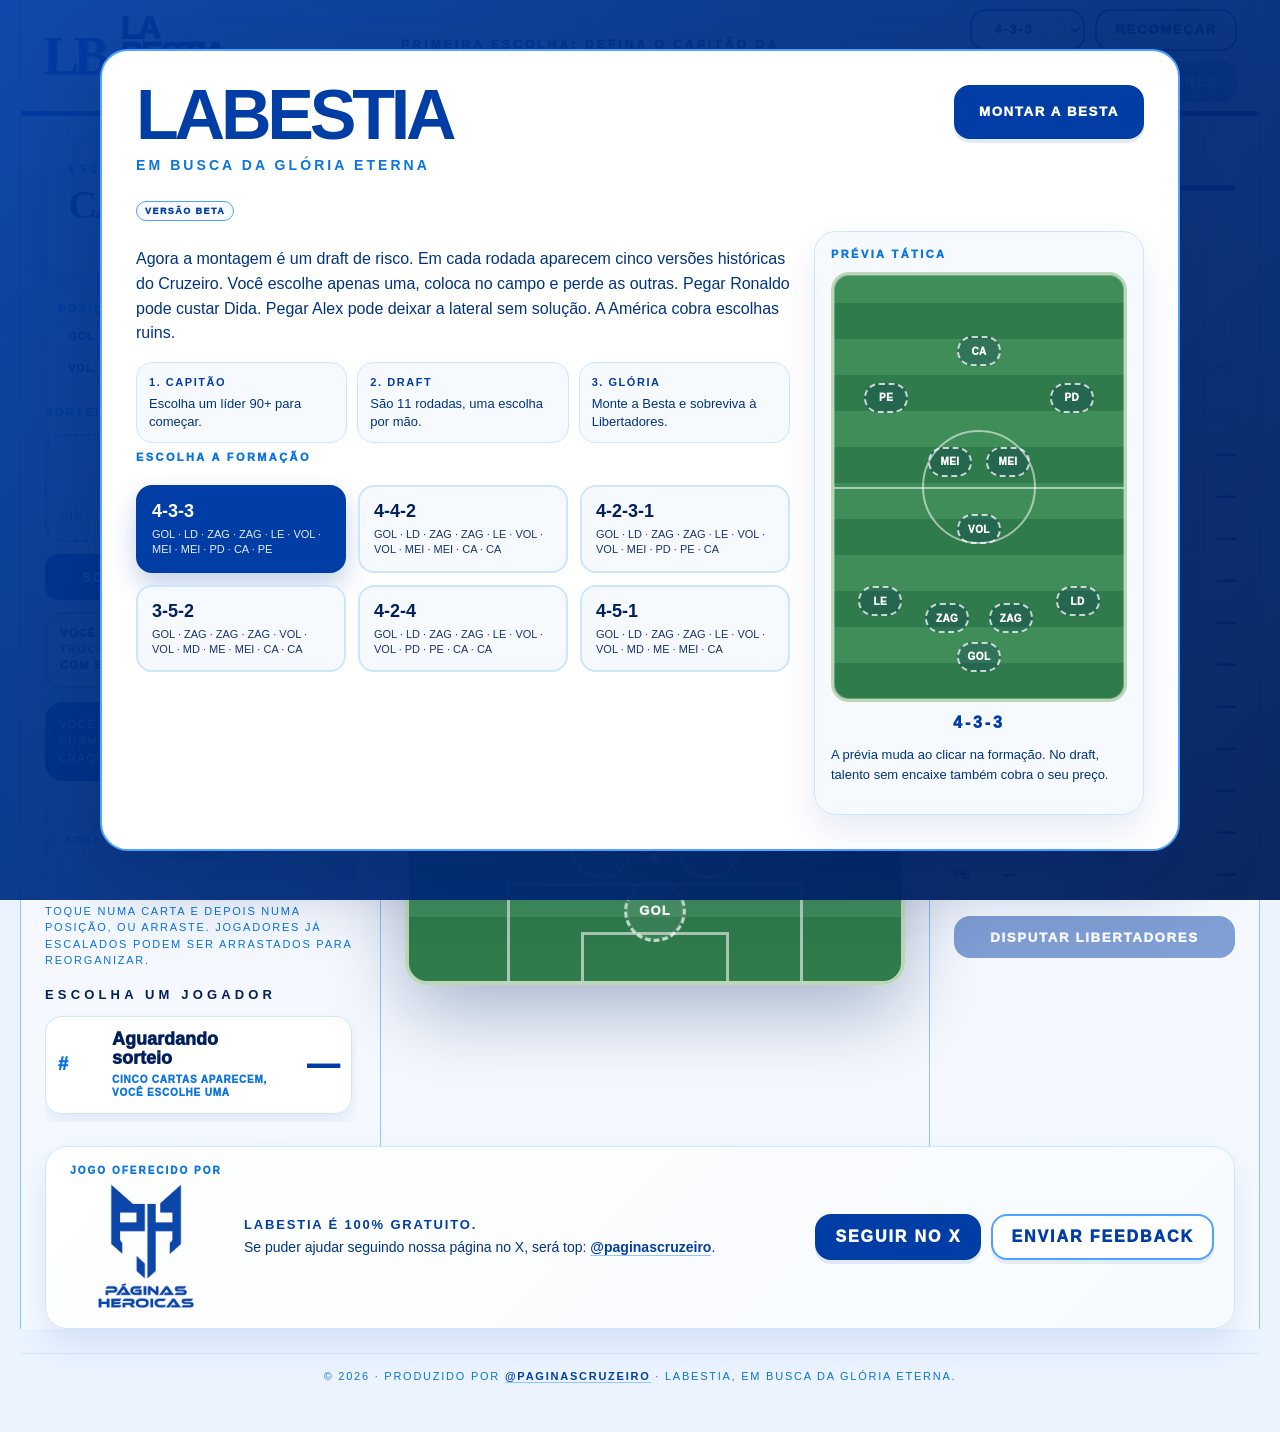
==== commit 79addc00: "Update index.html" ====
--- a/index.html
+++ b/index.html
@@ -4,6 +4,21 @@
 <meta charset="utf-8" />
 <meta name="viewport" content="width=device-width, initial-scale=1" />
 <title>LaBestia, Em Busca da Glória Eterna</title>
+<meta name="description" content="Monte a Besta e tente levar o Cruzeiro ao tri da Libertadores. Draft histórico, mata-mata, pênaltis e drama continental." />
+<link rel="canonical" href="https://labestia.xyz/" />
+<meta property="og:type" content="website" />
+<meta property="og:site_name" content="LaBestia" />
+<meta property="og:title" content="LaBestia, Em Busca da Glória Eterna" />
+<meta property="og:description" content="Monte a Besta e tente levar o Cruzeiro ao tri da Libertadores." />
+<meta property="og:url" content="https://labestia.xyz/" />
+<meta property="og:image" content="https://labestia.xyz/og-labestia.png" />
+<meta property="og:image:width" content="1200" />
+<meta property="og:image:height" content="630" />
+<meta name="twitter:card" content="summary_large_image" />
+<meta name="twitter:title" content="LaBestia, Em Busca da Glória Eterna" />
+<meta name="twitter:description" content="Monte a Besta e tente levar o Cruzeiro ao tri da Libertadores." />
+<meta name="twitter:image" content="https://labestia.xyz/og-labestia.png" />
+
 <style>
 :root{
   --blue990:#001744;
@@ -188,6 +203,16 @@
 .reroll-warning b{color:var(--blue850)}
 .reroll-warning.used{opacity:.72;border-color:var(--blue190);background:var(--blue070)}
 
+
+/* --- v20: cobradores de pênalti e easter eggs de mata-mata --- */
+.penalty-shot{width:86px;height:58px;border-radius:14px;display:flex;flex-direction:column;align-items:center;justify-content:center;gap:3px;padding:4px 5px;text-align:center}
+.penalty-shot .kick-symbol{font-size:20px;line-height:1}
+.penalty-shot .kick-name{font-family:var(--mono);font-size:8px;line-height:1.05;letter-spacing:.06em;text-transform:uppercase;max-width:76px;white-space:nowrap;overflow:hidden;text-overflow:ellipsis}
+.penalty-shot.pending .kick-name{opacity:.72}
+.special-easter{border:2px solid var(--gold);background:linear-gradient(135deg,rgba(240,204,107,.30),var(--blue070));border-radius:18px;padding:14px;margin:12px 0 16px;color:var(--blue960);font-family:var(--mono);font-size:13px;line-height:1.42;letter-spacing:.08em;text-transform:uppercase;font-weight:1000;box-shadow:0 12px 28px rgba(0,61,165,.12)}
+.special-easter b{color:var(--blue850)}
+@media(max-width:640px){.penalty-shot{width:74px;height:56px}.penalty-shot .kick-name{max-width:64px;font-size:7px}.special-easter{font-size:11px;padding:12px}}
+
 /* --- v19: otimização mobile restaurada sobre v17 --- */
 @media(max-width:820px){
   html,body{width:100%;overflow-x:hidden;scroll-behavior:smooth}
@@ -218,6 +243,23 @@
 @media(max-width:420px){
   .pitch{min-height:520px}.slot.open{width:49px;height:49px;min-height:49px}.slot.filled{width:66px;min-height:47px}.slot .slot-name{font-size:9px;max-width:54px}.slot .slot-ovr{font-size:18px}.left,.right{padding:12px}.mini-cards{grid-template-columns:1fr}.profile-grid{grid-template-columns:1fr}.top-actions{grid-template-columns:1fr 1fr}.top-actions button,.top-actions select{font-size:10px}.country{font-size:30px}.cup{font-size:16px}
 }
+/* --- v21: social card, feedback e evento da final --- */
+.support-actions{display:flex;gap:10px;justify-content:flex-end;align-items:center;flex-wrap:wrap}
+.ph-support .feedback-btn{min-width:156px;display:inline-flex;align-items:center;justify-content:center;min-height:46px;padding:0 18px;border:2px solid var(--blue520);border-radius:16px;background:var(--white);color:var(--blue850);font-family:var(--mono);font-weight:1000;letter-spacing:.12em;text-transform:uppercase;text-decoration:none;box-shadow:0 4px 0 rgba(0,61,165,.08)}
+.ph-support .feedback-btn:hover{transform:translateY(-1px);box-shadow:0 7px 0 rgba(0,61,165,.10);color:var(--blue700)}
+.start-rules{display:grid;grid-template-columns:repeat(3,1fr);gap:10px;margin:16px 0 8px}
+.start-rule{border:1px solid var(--blue190);background:var(--blue070);border-radius:16px;padding:12px;color:var(--blue900);font-size:13px;line-height:1.35}
+.start-rule b{display:block;font-family:var(--mono);font-size:11px;letter-spacing:.14em;text-transform:uppercase;color:var(--blue850);margin-bottom:5px}
+.final-twist-card{border:2px solid var(--gold);background:linear-gradient(135deg,rgba(240,204,107,.26),var(--blue070));border-radius:20px;padding:16px;margin:0 0 16px;box-shadow:0 14px 30px rgba(0,61,165,.12)}
+.final-twist-card .twist-kicker{font-family:var(--mono);font-size:10px;font-weight:1000;letter-spacing:.22em;text-transform:uppercase;color:var(--blue700);margin-bottom:6px}
+.final-twist-card .twist-title{font-family:var(--mono);font-size:24px;letter-spacing:.04em;text-transform:uppercase;color:var(--blue850);line-height:1.05;margin-bottom:8px}
+.final-twist-card .twist-text{color:var(--blue960);line-height:1.45;font-size:14px}
+.final-twist-card.gain{border-color:var(--gold);background:linear-gradient(135deg,rgba(240,204,107,.34),var(--white))}
+.final-twist-card.loss{border-color:rgba(217,74,58,.42);background:linear-gradient(135deg,rgba(217,74,58,.08),var(--white))}
+.final-twist-card .twist-delta{display:inline-flex;margin-left:6px;padding:3px 8px;border-radius:999px;background:var(--blue850);color:var(--white);font-family:var(--mono);font-size:12px;font-weight:1000}
+.final-twist-card.loss .twist-delta{background:var(--warn)}
+@media(max-width:820px){.support-actions{justify-content:center}.ph-support .feedback-btn,.ph-support .follow-btn{width:100%;justify-self:center}.start-rules{grid-template-columns:1fr}.final-twist-card .twist-title{font-size:20px}}
+
 </style>
 </head>
 <body>
@@ -246,11 +288,11 @@
   <section class="ph-support" aria-label="Páginas Heroicas">
     <div class="ph-support-logo"><div class="offer">Jogo oferecido por</div><img src="[data-uri]" alt="Páginas Heroicas"></div>
     <div class="ph-support-copy"><b>LaBestia é 100% gratuito.</b><p>Se puder ajudar seguindo nossa página no X, será top: <a href="https://x.com/paginascruzeiro" target="_blank" rel="noopener">@paginascruzeiro</a>.</p></div>
-    <a class="follow-btn btn-primary" href="https://x.com/paginascruzeiro" target="_blank" rel="noopener">Seguir no X</a>
+    <div class="support-actions"><a class="follow-btn btn-primary" href="https://x.com/paginascruzeiro" target="_blank" rel="noopener">Seguir no X</a><a class="feedback-btn" href="https://x.com/intent/tweet?text=Feedback%20LaBestia%3A%20" target="_blank" rel="noopener">Enviar feedback</a></div>
   </section>
 </div>
 <footer class="site-footer">© 2026 · Produzido por <a href="https://x.com/paginascruzeiro" target="_blank" rel="noopener">@paginascruzeiro</a> · LaBestia, em busca da Glória Eterna.</footer>
-<div class="start-overlay" id="startOverlay"><div class="start-panel"><div class="start-head"><div><h1>LaBestia</h1><h2>Em Busca da Glória Eterna</h2><span class="beta-badge">Versão Beta</span></div><button class="btn-primary" onclick="startGame()">Montar a Besta</button></div><div class="start-content"><div><p>Agora a montagem é um draft de risco. Em cada rodada aparecem cinco versões históricas do Cruzeiro. Você escolhe apenas uma, coloca no campo e perde as outras. Pegar Ronaldo pode custar Dida. Pegar Alex pode deixar a lateral sem solução. A América cobra escolhas ruins.</p><div class="micro">Escolha a formação</div><div class="formation-grid" id="startFormations"></div></div><div class="formation-preview-card"><div class="micro">Prévia tática</div><div id="formationPreview"></div><p class="small">A prévia muda ao clicar na formação. No draft, talento sem encaixe também cobra o seu preço.</p></div></div></div></div>
+<div class="start-overlay" id="startOverlay"><div class="start-panel"><div class="start-head"><div><h1>LaBestia</h1><h2>Em Busca da Glória Eterna</h2><span class="beta-badge">Versão Beta</span></div><button class="btn-primary" onclick="startGame()">Montar a Besta</button></div><div class="start-content"><div><p>Agora a montagem é um draft de risco. Em cada rodada aparecem cinco versões históricas do Cruzeiro. Você escolhe apenas uma, coloca no campo e perde as outras. Pegar Ronaldo pode custar Dida. Pegar Alex pode deixar a lateral sem solução. A América cobra escolhas ruins.</p><div class="start-rules"><div class="start-rule"><b>1. Capitão</b>Escolha um líder 90+ para começar.</div><div class="start-rule"><b>2. Draft</b>São 11 rodadas, uma escolha por mão.</div><div class="start-rule"><b>3. Glória</b>Monte a Besta e sobreviva à Libertadores.</div></div><div class="micro">Escolha a formação</div><div class="formation-grid" id="startFormations"></div></div><div class="formation-preview-card"><div class="micro">Prévia tática</div><div id="formationPreview"></div><p class="small">A prévia muda ao clicar na formação. No draft, talento sem encaixe também cobra o seu preço.</p></div></div></div></div>
 <div class="modal" id="tournamentModal"><div class="modal-card"><div class="modal-head"><div><h2>Libertadores</h2><p id="modalSub">Escolha o modo da campanha</p></div><button onclick="closeTournament()">Fechar</button></div><div id="tournamentContent"></div></div></div><div class="toast" id="toast"></div>
 <script>
 const PLAYERS = [{"id":1,"decade":"1960","sector":"Goleiro","name":"Raul","primary":"G","extras":"","positions":["G"],"rating":92,"tier":"88-92 Muito forte"},{"id":2,"decade":"1960","sector":"Goleiro","name":"Rossi","primary":"G","extras":"","positions":["G"],"rating":73,"tier":"70-77 Complementar"},{"id":3,"decade":"1960","sector":"Goleiro","name":"Genivaldo","primary":"G","extras":"","positions":["G"],"rating":72,"tier":"70-77 Complementar"},{"id":4,"decade":"1960","sector":"LD","name":"Pedro Paulo","primary":"LD","extras":"ZG","positions":["LD","ZG"],"rating":93,"tier":"93-96 Ídolo/Craque"},{"id":5,"decade":"1960","sector":"LD","name":"Cléver","primary":"LD","extras":"ZG","positions":["LD","ZG"],"rating":75,"tier":"70-77 Complementar"},{"id":6,"decade":"1960","sector":"LE","name":"Vanderlei","primary":"LE","extras":"","positions":["LE"],"rating":88,"tier":"88-92 Muito forte"},{"id":7,"decade":"1960","sector":"LE","name":"Neco","primary":"LE","extras":"ZG","positions":["LE","ZG"],"rating":74,"tier":"70-77 Complementar"},{"id":8,"decade":"1960","sector":"ZG","name":"Vavá","primary":"ZG","extras":"","positions":["ZG"],"rating":86,"tier":"83-87 Importante"},{"id":9,"decade":"1960","sector":"ZG","name":"Procópio","primary":"ZG","extras":"","positions":["ZG"],"rating":89,"tier":"88-92 Muito forte"},{"id":10,"decade":"1960","sector":"ZG","name":"Fontana","primary":"ZG","extras":"","positions":["ZG"],"rating":84,"tier":"83-87 Importante"},{"id":11,"decade":"1960","sector":"ZG","name":"Darci Menezes","primary":"ZG","extras":"","positions":["ZG"],"rating":82,"tier":"78-82 Bom nome"},{"id":12,"decade":"1960","sector":"Meio","name":"Zé Carlos","primary":"VOL","extras":"","positions":["VOL"],"rating":94,"tier":"93-96 Ídolo/Craque"},{"id":13,"decade":"1960","sector":"Meio","name":"Piazza","primary":"VOL","extras":"ZG","positions":["VOL","ZG"],"rating":96,"tier":"93-96 Ídolo/Craque"},{"id":14,"decade":"1960","sector":"Meio","name":"Dirceu Lopes","primary":"MEI","extras":"ATA, MD","positions":["MEI","ATA","MD"],"rating":99,"tier":"97-99 Lendário absoluto"},{"id":15,"decade":"1960","sector":"Meio","name":"Eduardo Amorim","primary":"VOL","extras":"MEI","positions":["VOL","MEI"],"rating":88,"tier":"88-92 Muito forte"},{"id":16,"decade":"1960","sector":"Meio","name":"Amaury","primary":"VOL","extras":"","positions":["VOL"],"rating":81,"tier":"78-82 Bom nome"},{"id":17,"decade":"1960","sector":"Meio","name":"Emerson","primary":"VOL","extras":"MEI","positions":["VOL","MEI"],"rating":78,"tier":"78-82 Bom nome"},{"id":18,"decade":"1960","sector":"Meio","name":"Nelsinho","primary":"VOL","extras":"","positions":["VOL"],"rating":75,"tier":"70-77 Complementar"},{"id":19,"decade":"1960","sector":"Meio","name":"Ilton Chaves","primary":"MEI","extras":"VOL","positions":["MEI","VOL"],"rating":77,"tier":"70-77 Complementar"},{"id":20,"decade":"1960","sector":"Ataque","name":"Tostão","primary":"ATA","extras":"MEI","positions":["ATA","MEI"],"rating":99,"tier":"97-99 Lendário absoluto"},{"id":21,"decade":"1960","sector":"Ataque","name":"Natal","primary":"PD","extras":"ATA","positions":["PD","ATA"],"rating":93,"tier":"93-96 Ídolo/Craque"},{"id":22,"decade":"1960","sector":"Ataque","name":"Evaldo","primary":"ATA","extras":"","positions":["ATA"],"rating":86,"tier":"83-87 Importante"},{"id":23,"decade":"1960","sector":"Ataque","name":"Hílton Oliveira","primary":"PE","extras":"ATA","positions":["PE","ATA"],"rating":82,"tier":"78-82 Bom nome"},{"id":24,"decade":"1960","sector":"Ataque","name":"Raimundinho","primary":"ATA","extras":"","positions":["ATA"],"rating":82,"tier":"78-82 Bom nome"},{"id":25,"decade":"1960","sector":"Ataque","name":"Palhinha","primary":"ATA","extras":"MEI","positions":["ATA","MEI"],"rating":85,"tier":"83-87 Importante"},{"id":26,"decade":"1970","sector":"Goleiro","name":"Raul","primary":"G","extras":"","positions":["G"],"rating":97,"tier":"97-99 Lendário absoluto"},{"id":27,"decade":"1970","sector":"Goleiro","name":"Hélio","primary":"G","extras":"","positions":["G"],"rating":78,"tier":"78-82 Bom nome"},{"id":28,"decade":"1970","sector":"Goleiro","name":"Luiz Antônio","primary":"G","extras":"","positions":["G"],"rating":75,"tier":"70-77 Complementar"},{"id":29,"decade":"1970","sector":"LD","name":"Nelinho","primary":"LD","extras":"MD","positions":["LD","MD"],"rating":96,"tier":"93-96 Ídolo/Craque"},{"id":30,"decade":"1970","sector":"LD","name":"Pedro Paulo","primary":"LD","extras":"ZG","positions":["LD","ZG"],"rating":87,"tier":"83-87 Importante"},{"id":31,"decade":"1970","sector":"LE","name":"Vanderlei","primary":"LE","extras":"","positions":["LE"],"rating":92,"tier":"88-92 Muito forte"},{"id":32,"decade":"1970","sector":"LE","name":"Geraldino","primary":"LE","extras":"ME","positions":["LE","ME"],"rating":77,"tier":"70-77 Complementar"},{"id":33,"decade":"1970","sector":"ZG","name":"Perfumo","primary":"ZG","extras":"","positions":["ZG"],"rating":94,"tier":"93-96 Ídolo/Craque"},{"id":34,"decade":"1970","sector":"ZG","name":"Darci Menezes","primary":"ZG","extras":"","positions":["ZG"],"rating":91,"tier":"88-92 Muito forte"},{"id":35,"decade":"1970","sector":"ZG","name":"Moraes","primary":"ZG","extras":"","positions":["ZG"],"rating":87,"tier":"83-87 Importante"},{"id":36,"decade":"1970","sector":"ZG","name":"Procópio","primary":"ZG","extras":"","positions":["ZG"],"rating":86,"tier":"83-87 Importante"},{"id":37,"decade":"1970","sector":"Meio","name":"Zé Carlos","primary":"VOL","extras":"","positions":["VOL"],"rating":97,"tier":"97-99 Lendário absoluto"},{"id":38,"decade":"1970","sector":"Meio","name":"Piazza","primary":"VOL","extras":"ZG","positions":["VOL","ZG"],"rating":98,"tier":"97-99 Lendário absoluto"},{"id":39,"decade":"1970","sector":"Meio","name":"Eduardo Amorim","primary":"VOL","extras":"MEI","positions":["VOL","MEI"],"rating":92,"tier":"88-92 Muito forte"},{"id":40,"decade":"1970","sector":"Meio","name":"Dirceu Lopes","primary":"MEI","extras":"ATA, MD","positions":["MEI","ATA","MD"],"rating":99,"tier":"97-99 Lendário absoluto"},{"id":41,"decade":"1970","sector":"Meio","name":"Douglas","primary":"VOL","extras":"","positions":["VOL"],"rating":89,"tier":"88-92 Muito forte"},{"id":42,"decade":"1970","sector":"Meio","name":"Ademir","primary":"VOL","extras":"","positions":["VOL"],"rating":88,"tier":"88-92 Muito forte"},{"id":43,"decade":"1970","sector":"Meio","name":"Ilton Chaves","primary":"MEI","extras":"VOL","positions":["MEI","VOL"],"rating":81,"tier":"78-82 Bom nome"},{"id":44,"decade":"1970","sector":"Meio","name":"Ely Mendes","primary":"MEI","extras":"ATA","positions":["MEI","ATA"],"rating":77,"tier":"70-77 Complementar"},{"id":45,"decade":"1970","sector":"Ataque","name":"Joãozinho","primary":"PE","extras":"ATA","positions":["PE","ATA"],"rating":97,"tier":"97-99 Lendário absoluto"},{"id":46,"decade":"1970","sector":"Ataque","name":"Palhinha","primary":"ATA","extras":"MEI","positions":["ATA","MEI"],"rating":96,"tier":"93-96 Ídolo/Craque"},{"id":47,"decade":"1970","sector":"Ataque","name":"Jairzinho","primary":"PD","extras":"ATA","positions":["PD","ATA"],"rating":92,"tier":"88-92 Muito forte"},{"id":48,"decade":"1970","sector":"Ataque","name":"Roberto Batata","primary":"ATA","extras":"","positions":["ATA"],"rating":84,"tier":"83-87 Importante"},{"id":49,"decade":"1970","sector":"Ataque","name":"Natal","primary":"PD","extras":"ATA","positions":["PD","ATA"],"rating":82,"tier":"78-82 Bom nome"},{"id":50,"decade":"1970","sector":"Ataque","name":"Carlinhos Sabiá","primary":"PD","extras":"ATA","positions":["PD","ATA"],"rating":81,"tier":"78-82 Bom nome"},{"id":51,"decade":"1980","sector":"Goleiro","name":"Luiz Antônio","primary":"G","extras":"","positions":["G"],"rating":86,"tier":"83-87 Importante"},{"id":52,"decade":"1980","sector":"Goleiro","name":"Vítor Braga","primary":"G","extras":"","positions":["G"],"rating":78,"tier":"78-82 Bom nome"},{"id":53,"decade":"1980","sector":"Goleiro","name":"Carlos Gomes","primary":"G","extras":"","positions":["G"],"rating":75,"tier":"70-77 Complementar"},{"id":54,"decade":"1980","sector":"LD","name":"Balu","primary":"LD","extras":"MD","positions":["LD","MD"],"rating":85,"tier":"83-87 Importante"},{"id":55,"decade":"1980","sector":"LD","name":"Luís Cosme","primary":"LD","extras":"ZG","positions":["LD","ZG"],"rating":75,"tier":"70-77 Complementar"},{"id":56,"decade":"1980","sector":"LE","name":"Wladimir","primary":"LE","extras":"ME","positions":["LE","ME"],"rating":82,"tier":"78-82 Bom nome"},{"id":57,"decade":"1980","sector":"LE","name":"Genilson","primary":"LE","extras":"ME","positions":["LE","ME"],"rating":75,"tier":"70-77 Complementar"},{"id":58,"decade":"1980","sector":"ZG","name":"Geraldão","primary":"ZG","extras":"","positions":["ZG"],"rating":86,"tier":"83-87 Importante"},{"id":59,"decade":"1980","sector":"ZG","name":"Vilmar","primary":"ZG","extras":"","positions":["ZG"],"rating":78,"tier":"78-82 Bom nome"},{"id":60,"decade":"1980","sector":"ZG","name":"Gilmar Francisco","primary":"ZG","extras":"LD","positions":["ZG","LD"],"rating":78,"tier":"78-82 Bom nome"},{"id":61,"decade":"1980","sector":"ZG","name":"Heraldo","primary":"ZG","extras":"","positions":["ZG"],"rating":74,"tier":"70-77 Complementar"},{"id":62,"decade":"1980","sector":"Meio","name":"Ademir","primary":"VOL","extras":"","positions":["VOL"],"rating":91,"tier":"88-92 Muito forte"},{"id":63,"decade":"1980","sector":"Meio","name":"Douglas","primary":"VOL","extras":"","positions":["VOL"],"rating":88,"tier":"88-92 Muito forte"},{"id":64,"decade":"1980","sector":"Meio","name":"Eduardo Amorim","primary":"VOL","extras":"MEI","positions":["VOL","MEI"],"rating":85,"tier":"83-87 Importante"},{"id":65,"decade":"1980","sector":"Meio","name":"Paulo Isidoro","primary":"MEI","extras":"MD, ATA","positions":["MEI","MD","ATA"],"rating":82,"tier":"78-82 Bom nome"},{"id":66,"decade":"1980","sector":"Meio","name":"Heriberto","primary":"VOL","extras":"","positions":["VOL"],"rating":78,"tier":"78-82 Bom nome"},{"id":67,"decade":"1980","sector":"Meio","name":"Marco Antônio Boiadeiro","primary":"MD","extras":"MEI, VOL","positions":["MD","MEI","VOL"],"rating":81,"tier":"78-82 Bom nome"},{"id":68,"decade":"1980","sector":"Meio","name":"Luiz Fernando Flores","primary":"MEI","extras":"VOL, ME","positions":["MEI","VOL","ME"],"rating":74,"tier":"70-77 Complementar"},{"id":69,"decade":"1980","sector":"Meio","name":"Alexandre","primary":"VOL","extras":"MEI","positions":["VOL","MEI"],"rating":73,"tier":"70-77 Complementar"},{"id":70,"decade":"1980","sector":"Ataque","name":"Joãozinho","primary":"PE","extras":"ATA","positions":["PE","ATA"],"rating":85,"tier":"83-87 Importante"},{"id":71,"decade":"1980","sector":"Ataque","name":"Palhinha","primary":"ATA","extras":"MEI","positions":["ATA","MEI"],"rating":82,"tier":"78-82 Bom nome"},{"id":72,"decade":"1980","sector":"Ataque","name":"Careca","primary":"ATA","extras":"","positions":["ATA"],"rating":77,"tier":"70-77 Complementar"},{"id":73,"decade":"1980","sector":"Ataque","name":"Édson","primary":"ATA","extras":"","positions":["ATA"],"rating":77,"tier":"70-77 Complementar"},{"id":74,"decade":"1980","sector":"Ataque","name":"Roberto César","primary":"PD","extras":"ATA","positions":["PD","ATA"],"rating":78,"tier":"78-82 Bom nome"},{"id":75,"decade":"1980","sector":"Ataque","name":"Mário Tilico","primary":"PE","extras":"ATA","positions":["PE","ATA"],"rating":82,"tier":"78-82 Bom nome"},{"id":76,"decade":"1990","sector":"Goleiro","name":"Dida","primary":"G","extras":"","positions":["G"],"rating":96,"tier":"93-96 Ídolo/Craque"},{"id":77,"decade":"1990","sector":"Goleiro","name":"Paulo César Borges","primary":"G","extras":"","positions":["G"],"rating":75,"tier":"70-77 Complementar"},{"id":78,"decade":"1990","sector":"Goleiro","name":"André Döring","primary":"G","extras":"","positions":["G"],"rating":75,"tier":"70-77 Complementar"},{"id":79,"decade":"1990","sector":"LD","name":"Balu","primary":"LD","extras":"MD","positions":["LD","MD"],"rating":83,"tier":"83-87 Importante"},{"id":80,"decade":"1990","sector":"LD","name":"Vítor","primary":"LD","extras":"MD","positions":["LD","MD"],"rating":80,"tier":"78-82 Bom nome"},{"id":81,"decade":"1990","sector":"LE","name":"Nonato","primary":"LE","extras":"ME","positions":["LE","ME"],"rating":93,"tier":"93-96 Ídolo/Craque"},{"id":82,"decade":"1990","sector":"LE","name":"Gilberto","primary":"LE","extras":"ME","positions":["LE","ME"],"rating":82,"tier":"78-82 Bom nome"},{"id":83,"decade":"1990","sector":"ZG","name":"Adílson Batista","primary":"ZG","extras":"VOL","positions":["ZG","VOL"],"rating":86,"tier":"83-87 Importante"},{"id":84,"decade":"1990","sector":"ZG","name":"Célio Lúcio","primary":"ZG","extras":"","positions":["ZG"],"rating":85,"tier":"83-87 Importante"},{"id":85,"decade":"1990","sector":"ZG","name":"Gélson Baresi","primary":"ZG","extras":"","positions":["ZG"],"rating":84,"tier":"83-87 Importante"},{"id":86,"decade":"1990","sector":"ZG","name":"Wilson Gottardo","primary":"ZG","extras":"VOL","positions":["ZG","VOL"],"rating":85,"tier":"83-87 Importante"},{"id":87,"decade":"1990","sector":"Meio","name":"Ricardinho","primary":"VOL","extras":"","positions":["VOL"],"rating":92,"tier":"88-92 Muito forte"},{"id":88,"decade":"1990","sector":"Meio","name":"Ademir","primary":"VOL","extras":"","positions":["VOL"],"rating":89,"tier":"88-92 Muito forte"},{"id":89,"decade":"1990","sector":"Meio","name":"Douglas","primary":"VOL","extras":"","positions":["VOL"],"rating":86,"tier":"83-87 Importante"},{"id":90,"decade":"1990","sector":"Meio","name":"Luís Fernando Flores","primary":"MEI","extras":"VOL, ME","positions":["MEI","VOL","ME"],"rating":89,"tier":"88-92 Muito forte"},{"id":91,"decade":"1990","sector":"Meio","name":"Palhinha II","primary":"MEI","extras":"ATA","positions":["MEI","ATA"],"rating":90,"tier":"88-92 Muito forte"},{"id":92,"decade":"1990","sector":"Meio","name":"Cleisson","primary":"MEI","extras":"VOL","positions":["MEI","VOL"],"rating":84,"tier":"83-87 Importante"},{"id":93,"decade":"1990","sector":"Meio","name":"Fabinho","primary":"VOL","extras":"","positions":["VOL"],"rating":83,"tier":"83-87 Importante"},{"id":94,"decade":"1990","sector":"Meio","name":"Donizete Oliveira","primary":"VOL","extras":"MEI","positions":["VOL","MEI"],"rating":80,"tier":"78-82 Bom nome"},{"id":95,"decade":"1990","sector":"Ataque","name":"Marcelo Ramos","primary":"ATA","extras":"","positions":["ATA"],"rating":94,"tier":"93-96 Ídolo/Craque"},{"id":96,"decade":"1990","sector":"Ataque","name":"Ronaldo","primary":"ATA","extras":"PE","positions":["ATA","PE"],"rating":92,"tier":"88-92 Muito forte"},{"id":97,"decade":"1990","sector":"Ataque","name":"Roberto Gaúcho","primary":"ATA","extras":"PD, PE","positions":["ATA","PD","PE"],"rating":92,"tier":"88-92 Muito forte"},{"id":98,"decade":"1990","sector":"Ataque","name":"Elivélton","primary":"PE","extras":"ATA","positions":["PE","ATA"],"rating":88,"tier":"88-92 Muito forte"},{"id":99,"decade":"1990","sector":"Ataque","name":"Fábio Júnior","primary":"ATA","extras":"","positions":["ATA"],"rating":85,"tier":"83-87 Importante"},{"id":100,"decade":"1990","sector":"Ataque","name":"Alex Alves","primary":"ATA","extras":"PE","positions":["ATA","PE"],"rating":88,"tier":"88-92 Muito forte"},{"id":101,"decade":"2000","sector":"Goleiro","name":"Fábio","primary":"G","extras":"","positions":["G"],"rating":95,"tier":"93-96 Ídolo/Craque"},{"id":102,"decade":"2000","sector":"Goleiro","name":"André Döring","primary":"G","extras":"","positions":["G"],"rating":82,"tier":"78-82 Bom nome"},{"id":103,"decade":"2000","sector":"Goleiro","name":"Gomes","primary":"G","extras":"","positions":["G"],"rating":88,"tier":"88-92 Muito forte"},{"id":104,"decade":"2000","sector":"LD","name":"Maicon","primary":"LD","extras":"MD","positions":["LD","MD"],"rating":91,"tier":"88-92 Muito forte"},{"id":105,"decade":"2000","sector":"LD","name":"Maurinho","primary":"LD","extras":"MD","positions":["LD","MD"],"rating":88,"tier":"88-92 Muito forte"},{"id":106,"decade":"2000","sector":"LE","name":"Sorín","primary":"LE","extras":"ME, VOL","positions":["LE","ME","VOL"],"rating":94,"tier":"93-96 Ídolo/Craque"},{"id":107,"decade":"2000","sector":"LE","name":"Leandro","primary":"LE","extras":"ME","positions":["LE","ME"],"rating":84,"tier":"83-87 Importante"},{"id":108,"decade":"2000","sector":"ZG","name":"Luisão","primary":"ZG","extras":"","positions":["ZG"],"rating":90,"tier":"88-92 Muito forte"},{"id":109,"decade":"2000","sector":"ZG","name":"Cris","primary":"ZG","extras":"","positions":["ZG"],"rating":89,"tier":"88-92 Muito forte"},{"id":110,"decade":"2000","sector":"ZG","name":"Edu Dracena","primary":"ZG","extras":"","positions":["ZG"],"rating":87,"tier":"83-87 Importante"},{"id":111,"decade":"2000","sector":"ZG","name":"Léo","primary":"ZG","extras":"LE","positions":["ZG","LE"],"rating":82,"tier":"78-82 Bom nome"},{"id":112,"decade":"2000","sector":"Meio","name":"Alex","primary":"MEI","extras":"ATA","positions":["MEI","ATA"],"rating":99,"tier":"97-99 Lendário absoluto"},{"id":113,"decade":"2000","sector":"Meio","name":"Ricardinho","primary":"VOL","extras":"","positions":["VOL"],"rating":83,"tier":"83-87 Importante"},{"id":114,"decade":"2000","sector":"Meio","name":"Maldonado","primary":"VOL","extras":"","positions":["VOL"],"rating":88,"tier":"88-92 Muito forte"},{"id":115,"decade":"2000","sector":"Meio","name":"Ramires","primary":"VOL","extras":"MD","positions":["VOL","MD"],"rating":89,"tier":"88-92 Muito forte"},{"id":116,"decade":"2000","sector":"Meio","name":"Henrique","primary":"VOL","extras":"","positions":["VOL"],"rating":84,"tier":"83-87 Importante"},{"id":117,"decade":"2000","sector":"Meio","name":"Wagner","primary":"MEI","extras":"ME, ATA","positions":["MEI","ME","ATA"],"rating":86,"tier":"83-87 Importante"},{"id":118,"decade":"2000","sector":"Meio","name":"Marquinhos Paraná","primary":"VOL","extras":"LD","positions":["VOL","LD"],"rating":85,"tier":"83-87 Importante"},{"id":119,"decade":"2000","sector":"Meio","name":"Fabrício","primary":"VOL","extras":"","positions":["VOL"],"rating":83,"tier":"83-87 Importante"},{"id":120,"decade":"2000","sector":"Ataque","name":"Marcelo Ramos","primary":"ATA","extras":"","positions":["ATA"],"rating":85,"tier":"83-87 Importante"},{"id":121,"decade":"2000","sector":"Ataque","name":"Fred","primary":"ATA","extras":"","positions":["ATA"],"rating":88,"tier":"88-92 Muito forte"},{"id":122,"decade":"2000","sector":"Ataque","name":"Marcelo Moreno","primary":"ATA","extras":"","positions":["ATA"],"rating":88,"tier":"88-92 Muito forte"},{"id":123,"decade":"2000","sector":"Ataque","name":"Aristizábal","primary":"ATA","extras":"","positions":["ATA"],"rating":90,"tier":"88-92 Muito forte"},{"id":124,"decade":"2000","sector":"Ataque","name":"Guilherme","primary":"ATA","extras":"","positions":["ATA"],"rating":84,"tier":"83-87 Importante"},{"id":125,"decade":"2000","sector":"Ataque","name":"Wellington Paulista","primary":"ATA","extras":"","positions":["ATA"],"rating":84,"tier":"83-87 Importante"},{"id":126,"decade":"2010","sector":"Goleiro","name":"Fábio","primary":"G","extras":"","positions":["G"],"rating":98,"tier":"97-99 Lendário absoluto"},{"id":127,"decade":"2010","sector":"Goleiro","name":"Rafael","primary":"G","extras":"","positions":["G"],"rating":84,"tier":"83-87 Importante"},{"id":128,"decade":"2010","sector":"Goleiro","name":"Elisson","primary":"G","extras":"","positions":["G"],"rating":72,"tier":"70-77 Complementar"},{"id":129,"decade":"2010","sector":"LD","name":"Ceará","primary":"LD","extras":"","positions":["LD"],"rating":84,"tier":"83-87 Importante"},{"id":130,"decade":"2010","sector":"LD","name":"Mayke","primary":"LD","extras":"MD","positions":["LD","MD"],"rating":85,"tier":"83-87 Importante"},{"id":131,"decade":"2010","sector":"LE","name":"Egídio","primary":"LE","extras":"ME","positions":["LE","ME"],"rating":87,"tier":"83-87 Importante"},{"id":132,"decade":"2010","sector":"LE","name":"Diogo Barbosa","primary":"LE","extras":"ME","positions":["LE","ME"],"rating":82,"tier":"78-82 Bom nome"},{"id":133,"decade":"2010","sector":"ZG","name":"Dedé","primary":"ZG","extras":"","positions":["ZG"],"rating":91,"tier":"88-92 Muito forte"},{"id":134,"decade":"2010","sector":"ZG","name":"Léo","primary":"ZG","extras":"LE","positions":["ZG","LE"],"rating":89,"tier":"88-92 Muito forte"},{"id":135,"decade":"2010","sector":"ZG","name":"Bruno Rodrigo","primary":"ZG","extras":"","positions":["ZG"],"rating":83,"tier":"83-87 Importante"},{"id":136,"decade":"2010","sector":"ZG","name":"Manoel","primary":"ZG","extras":"","positions":["ZG"],"rating":83,"tier":"83-87 Importante"},{"id":137,"decade":"2010","sector":"Meio","name":"Henrique","primary":"VOL","extras":"","positions":["VOL"],"rating":91,"tier":"88-92 Muito forte"},{"id":138,"decade":"2010","sector":"Meio","name":"Lucas Silva","primary":"VOL","extras":"","positions":["VOL"],"rating":88,"tier":"88-92 Muito forte"},{"id":139,"decade":"2010","sector":"Meio","name":"Nílton","primary":"VOL","extras":"","positions":["VOL"],"rating":87,"tier":"83-87 Importante"},{"id":140,"decade":"2010","sector":"Meio","name":"Lucas Romero","primary":"VOL","extras":"LD","positions":["VOL","LD"],"rating":84,"tier":"83-87 Importante"},{"id":141,"decade":"2010","sector":"Meio","name":"Éverton Ribeiro","primary":"MEI","extras":"MD, ATA","positions":["MEI","MD","ATA"],"rating":95,"tier":"93-96 Ídolo/Craque"},{"id":142,"decade":"2010","sector":"Meio","name":"Arrascaeta","primary":"MEI","extras":"ME, ATA","positions":["MEI","ME","ATA"],"rating":93,"tier":"93-96 Ídolo/Craque"},{"id":143,"decade":"2010","sector":"Meio","name":"Montillo","primary":"MEI","extras":"ATA","positions":["MEI","ATA"],"rating":93,"tier":"93-96 Ídolo/Craque"},{"id":144,"decade":"2010","sector":"Meio","name":"Ricardo Goulart","primary":"MEI","extras":"ATA","positions":["MEI","ATA"],"rating":94,"tier":"93-96 Ídolo/Craque"},{"id":145,"decade":"2010","sector":"Ataque","name":"Willian Bigode","primary":"PD","extras":"ATA","positions":["PD","ATA"],"rating":87,"tier":"83-87 Importante"},{"id":146,"decade":"2010","sector":"Ataque","name":"Fred","primary":"ATA","extras":"","positions":["ATA"],"rating":84,"tier":"83-87 Importante"},{"id":147,"decade":"2010","sector":"Ataque","name":"Marcelo Moreno","primary":"ATA","extras":"","positions":["ATA"],"rating":85,"tier":"83-87 Importante"},{"id":148,"decade":"2010","sector":"Ataque","name":"Rafael Sóbis","primary":"ATA","extras":"PD","positions":["ATA","PD"],"rating":84,"tier":"83-87 Importante"},{"id":149,"decade":"2010","sector":"Ataque","name":"Ramón Ábila","primary":"ATA","extras":"","positions":["ATA"],"rating":83,"tier":"83-87 Importante"},{"id":150,"decade":"2010","sector":"Ataque","name":"Alisson","primary":"PD","extras":"PE, ATA","positions":["PD","PE","ATA"],"rating":82,"tier":"78-82 Bom nome"},{"id":151,"decade":"2020","sector":"Goleiro","name":"Fábio","primary":"G","extras":"","positions":["G"],"rating":85,"tier":"83-87 Importante"},{"id":152,"decade":"2020","sector":"Goleiro","name":"Cássio","primary":"G","extras":"","positions":["G"],"rating":89,"tier":"88-92 Muito forte"},{"id":153,"decade":"2020","sector":"Goleiro","name":"Rafael Cabral","primary":"G","extras":"","positions":["G"],"rating":86,"tier":"83-87 Importante"},{"id":154,"decade":"2020","sector":"LD","name":"Fagner","primary":"LD","extras":"","positions":["LD"],"rating":85,"tier":"83-87 Importante"},{"id":155,"decade":"2020","sector":"LD","name":"William","primary":"LD","extras":"MD","positions":["LD","MD"],"rating":84,"tier":"83-87 Importante"},{"id":156,"decade":"2020","sector":"LE","name":"Kaiki","primary":"LE","extras":"","positions":["LE"],"rating":90,"tier":"88-92 Muito forte"},{"id":157,"decade":"2020","sector":"LE","name":"Marlon","primary":"LE","extras":"ME","positions":["LE","ME"],"rating":85,"tier":"83-87 Importante"},{"id":158,"decade":"2020","sector":"ZG","name":"Fabrício Bruno","primary":"ZG","extras":"","positions":["ZG"],"rating":87,"tier":"83-87 Importante"},{"id":159,"decade":"2020","sector":"ZG","name":"Jonathan Jesus","primary":"ZG","extras":"","positions":["ZG"],"rating":82,"tier":"78-82 Bom nome"},{"id":160,"decade":"2020","sector":"ZG","name":"João Marcelo","primary":"ZG","extras":"","positions":["ZG"],"rating":80,"tier":"78-82 Bom nome"},{"id":161,"decade":"2020","sector":"ZG","name":"Zé Ivaldo","primary":"ZG","extras":"LD","positions":["ZG","LD"],"rating":83,"tier":"83-87 Importante"},{"id":162,"decade":"2020","sector":"Meio","name":"Lucas Romero","primary":"VOL","extras":"LD","positions":["VOL","LD"],"rating":87,"tier":"83-87 Importante"},{"id":163,"decade":"2020","sector":"Meio","name":"Lucas Silva","primary":"VOL","extras":"","positions":["VOL"],"rating":85,"tier":"83-87 Importante"},{"id":164,"decade":"2020","sector":"Meio","name":"Matheus Pereira","primary":"MEI","extras":"MD, ATA","positions":["MEI","MD","ATA"],"rating":94,"tier":"93-96 Ídolo/Craque"},{"id":165,"decade":"2020","sector":"Meio","name":"Christian","primary":"VOL","extras":"MD, MEI","positions":["VOL","MD","MEI"],"rating":86,"tier":"83-87 Importante"},{"id":166,"decade":"2020","sector":"Meio","name":"Gerson","primary":"VOL","extras":"MEI, MD","positions":["VOL","MEI","MD"],"rating":88,"tier":"88-92 Muito forte"},{"id":167,"decade":"2020","sector":"Meio","name":"Matheus Henrique","primary":"VOL","extras":"MEI","positions":["VOL","MEI"],"rating":83,"tier":"83-87 Importante"},{"id":168,"decade":"2020","sector":"Meio","name":"Walace","primary":"VOL","extras":"","positions":["VOL"],"rating":82,"tier":"78-82 Bom nome"},{"id":169,"decade":"2020","sector":"Meio","name":"Japa","primary":"VOL","extras":"MEI, LE","positions":["VOL","MEI","LE"],"rating":75,"tier":"70-77 Complementar"},{"id":170,"decade":"2020","sector":"Ataque","name":"Kaio Jorge","primary":"ATA","extras":"","positions":["ATA"],"rating":93,"tier":"93-96 Ídolo/Craque"},{"id":171,"decade":"2020","sector":"Ataque","name":"Bruno Rodrigues","primary":"PE","extras":"PD, ATA","positions":["PE","PD","ATA"],"rating":86,"tier":"83-87 Importante"},{"id":172,"decade":"2020","sector":"Ataque","name":"Luis Sinisterra","primary":"PE","extras":"PD","positions":["PE","PD"],"rating":86,"tier":"83-87 Importante"},{"id":173,"decade":"2020","sector":"Ataque","name":"Keny Arroyo","primary":"PD","extras":"MEI, PE","positions":["PD","MEI","PE"],"rating":82,"tier":"78-82 Bom nome"},{"id":174,"decade":"2020","sector":"Ataque","name":"Marcelo Moreno","primary":"ATA","extras":"","positions":["ATA"],"rating":80,"tier":"78-82 Bom nome"},{"id":175,"decade":"2020","sector":"Ataque","name":"Edu","primary":"ATA","extras":"","positions":["ATA"],"rating":80,"tier":"78-82 Bom nome"},{"id":176,"decade":"2010","sector":"Ataque","name":"Borges","primary":"ATA","extras":"","positions":["ATA"],"rating":87,"tier":"83-87 Importante"}];
@@ -294,14 +336,14 @@
   const extraNeed=open.length<=3?2:(open.length<=5?1:0);for(let i=0;i<extraNeed;i++){for(const s of shuffle(open)){if(tryAdd(pickForPosition(s.pos,'safe',ex),'segurança'))break}}
   if(Math.random()<.48){tryAdd(pickRandom('temptation',ex),'tentação')}
   while(list.length<5){let r=Math.random();const mode=golden?'strong':(cruel?'weak':(r<.42?'mixed':r<.68?'weak':r<.90?'strong':'temptation'));let p=pickRandom(mode,ex);if(!tryAdd(p,mode==='strong'?'forte':mode==='weak'?'risco':mode==='temptation'?'tentação':'livre')){break}}return list.slice(0,5)}
-function rollDraft(){if(state.rolling||isComplete())return;state.rolling=true;state.candidates=[];state.selectedCandidate=null;state.roundStarted=true;renderOptions();$('rollStrip').classList.add('rolling');$('rollBtn').disabled=true;$('rerollBtn').disabled=true;let ticks=0;const anim=(!state.captainPicked&&filled().length===0)?poolPlayers().filter(p=>p.rating>=90):poolPlayers();const iv=setInterval(()=>{const p=sample(anim)||sample(PLAYERS);$('rollMain').textContent=p?p.name:'Role';$('rollSub').textContent=p?`${p.decade} · ${allPos(p)} · ${p.rating}`:'cinco cartas';ticks++;if(ticks>20){clearInterval(iv);state.candidates=generateDraftOptions();state.rolling=false;$('rollStrip').classList.remove('rolling');$('rollBtn').disabled=false;$('rerollBtn').disabled=state.rerolls<=0||(!state.captainPicked&&filled().length===0);renderAll()}},56)}
+function rollDraft(){if(state.rolling||isComplete())return;if(state.candidates&&state.candidates.length){toast('Você já tem uma mão ativa. Escolha uma carta ou use a troca de mão.');return}state.rolling=true;state.candidates=[];state.selectedCandidate=null;state.roundStarted=true;renderOptions();$('rollStrip').classList.add('rolling');$('rollBtn').disabled=true;$('rerollBtn').disabled=true;let ticks=0;const anim=(!state.captainPicked&&filled().length===0)?poolPlayers().filter(p=>p.rating>=90):poolPlayers();const iv=setInterval(()=>{const p=sample(anim)||sample(PLAYERS);$('rollMain').textContent=p?p.name:'Role';$('rollSub').textContent=p?`${p.decade} · ${allPos(p)} · ${p.rating}`:'cinco cartas';ticks++;if(ticks>20){clearInterval(iv);state.candidates=generateDraftOptions();state.rolling=false;$('rollStrip').classList.remove('rolling');$('rollBtn').disabled=true;$('rerollBtn').disabled=state.rerolls<=0||(!state.captainPicked&&filled().length===0);renderAll()}},56)}
 function rerollDraft(){if((!state.captainPicked&&filled().length===0)||state.rerolls<=0||state.rolling||isComplete())return;if(state.candidates.length)state.candidates.forEach(c=>state.seenLost.add(c.id));state.rerolls--;toast('Troca de mão usada. Agora vai até o fim.');state.candidates=[];state.selectedCandidate=null;rollDraft()}
 function chooseCandidate(id){const c=state.candidates.find(x=>x.id===Number(id));if(!c)return;state.selectedCandidate=c;state.movingSlot=null;renderAll();toast(`${c.name}: escolha a posição no campo.`)}
 function placeCandidate(id,slotIdx){const p=state.candidates.find(x=>x.id===Number(id));const slot=state.slots[slotIdx];if(!p||!slot)return;if(slot.player){toast('Esta posição já está ocupada. Arraste jogadores escalados para reorganizar.');return}const fit=fitFor(p,slot.pos);if(!fit.allowed){toast('Goleiro não pode jogar na linha.');return}slot.player={...p,assigned:slot.pos,penalty:fit.penalty,adjusted:fit.adjusted,fitLabel:fit.label,captain:p.captainOffer||(!state.captainPicked&&filled().length===0)};if(slot.player.captain)state.captainPicked=true;state.candidates.forEach(c=>{if(c.id!==p.id)state.seenLost.add(c.id)});state.candidates=[];state.selectedCandidate=null;state.movingSlot=null;renderAll();if(isComplete())toast('Equipe completa. A América espera.');else setTimeout(()=>rollDraft(),420)}
 function moveSlot(from,to){if(from===to)return;const a=state.slots[from],b=state.slots[to];if(!a?.player||!b)return;const pa=a.player,pb=b.player;const fita=fitFor(pa,b.pos);if(!fita.allowed){toast('Goleiro não pode jogar na linha.');return}if(pb){const fitb=fitFor(pb,a.pos);if(!fitb.allowed){toast('Troca inválida.');return}a.player={...pb,assigned:a.pos,penalty:fitb.penalty,adjusted:fitb.adjusted,fitLabel:fitb.label};b.player={...pa,assigned:b.pos,penalty:fita.penalty,adjusted:fita.adjusted,fitLabel:fita.label};}else{a.player=null;b.player={...pa,assigned:b.pos,penalty:fita.penalty,adjusted:fita.adjusted,fitLabel:fita.label};}state.movingSlot=null;renderAll()}
 function renderAll(){renderDraw();renderPitch();renderOptions();renderSelectedTray();renderBox();renderNeedTags();renderFormationPreview()}
 function renderSelectedTray(){const tray=$('selectedTray');if(!tray)return;const c=state.selectedCandidate;if(!c){tray.className='selected-tray';tray.innerHTML='<div class="tray-empty">Selecione uma carta. Depois arraste daqui para uma posição no campo.</div>';return}tray.className='selected-tray ready';tray.innerHTML=`<div class="tray-card" draggable="true" data-id="${c.id}"><div><b>${esc(c.name)}</b><span>${esc(allPos(c))} · ${esc(c.decade)} · ${esc(c.offerTag||c.rarity||'opção')}</span></div><div class="tray-ovr">${c.rating}</div></div>`;const card=tray.querySelector('.tray-card');card.addEventListener('dragstart',ev=>{ev.dataTransfer.setData('text/plain','candidate:'+c.id)})}
-function renderDraw(){$('rerolls').textContent=state.rerolls;const rw=$('rerollWarning');if(rw){rw.className='reroll-warning '+(state.rerolls<=0?'used':'');rw.innerHTML=state.rerolls>0?'Você tem apenas <b>1 opção para trocar a mão</b> durante o draft. Use com sabedoria.':'Troca de mão já usada. Agora é conviver com as escolhas.'}const count=filled().length;const capRound=!state.captainPicked&&count===0;$('boxScore').textContent=`${count}/11`;$('streamBtn').disabled=!isComplete();$('playBtn').disabled=!isComplete();$('rerollBtn').disabled=capRound||state.rerolls<=0||state.rolling;$('drawLabel').textContent=isComplete()?'Equipe completa':(capRound?'Escolha do capitão':'Rodada do draft');$('drawPosition').textContent=isComplete()?'11/11':(capRound?'CAP':`${roundNumber()}/11`);$('drawDecade').textContent=isComplete()?'OK':(capRound?'5 opções 90+':'5 cartas');if(!state.rolling){$('rollMain').textContent=isComplete()?'Jogar':(state.candidates.length?'Escolha':'Role');$('rollSub').textContent=isComplete()?'libertadores':(state.candidates.length?(capRound?'escolha o capitão, sem reroll':'uma carta, as outras somem'):(capRound?'cinco líderes possíveis, todos 90+':'cinco cartas, uma escolha'))}const miss=emptySlots().map(s=>POS_LABEL[s.pos]).join(' · ');$('statusText').textContent=isComplete()?'Equipe completa · pronta para a América':(capRound?'Primeira escolha: defina o capitão da Besta':`${state.formationName} · faltam ${miss||'—'}`)}
+function renderDraw(){$('rerolls').textContent=state.rerolls;const rw=$('rerollWarning');if(rw){rw.className='reroll-warning '+(state.rerolls<=0?'used':'');rw.innerHTML=state.rerolls>0?'Você tem apenas <b>1 opção para trocar a mão</b> durante o draft. Use com sabedoria.':'Troca de mão já usada. Agora é conviver com as escolhas.'}const count=filled().length;const capRound=!state.captainPicked&&count===0;$('boxScore').textContent=`${count}/11`;$('streamBtn').disabled=!isComplete();$('playBtn').disabled=!isComplete();$('rollBtn').disabled=isComplete()||state.rolling||state.candidates.length>0;$('rerollBtn').disabled=capRound||state.rerolls<=0||state.rolling||!state.candidates.length;$('drawLabel').textContent=isComplete()?'Equipe completa':(capRound?'Escolha do capitão':'Rodada do draft');$('drawPosition').textContent=isComplete()?'11/11':(capRound?'CAP':`${roundNumber()}/11`);$('drawDecade').textContent=isComplete()?'OK':(capRound?'5 opções 90+':'5 cartas');if(!state.rolling){$('rollMain').textContent=isComplete()?'Jogar':(state.candidates.length?'Escolha':'Role');$('rollSub').textContent=isComplete()?'libertadores':(state.candidates.length?(capRound?'escolha o capitão, sem reroll':'uma carta, as outras somem'):(capRound?'cinco líderes possíveis, todos 90+':'cinco cartas, uma escolha'))}const miss=emptySlots().map(s=>POS_LABEL[s.pos]).join(' · ');$('statusText').textContent=isComplete()?'Equipe completa · pronta para a América':(capRound?'Primeira escolha: defina o capitão da Besta':`${state.formationName} · faltam ${miss||'—'}`)}
 function renderNeedTags(){const box=$('needTags');box.innerHTML=state.slots.map(s=>`<span class="${s.player?'done':''}">${POS_LABEL[s.pos]}</span>`).join('')}
 function coordsFor(formation){const p={};function add(i,x,y){p[i]=[x,y]}if(formation==='4-3-3')[[50,90],[84,77],[61,81],[39,81],[16,77],[50,60],[40,44],[60,44],[82,29],[50,18],[18,29]].forEach((c,i)=>add(i,...c));else if(formation==='4-4-2')[[50,90],[84,77],[61,81],[39,81],[16,77],[39,59],[61,59],[32,40],[68,40],[38,19],[62,19]].forEach((c,i)=>add(i,...c));else if(formation==='4-2-3-1')[[50,90],[84,77],[61,81],[39,81],[16,77],[40,60],[60,60],[50,42],[82,30],[18,30],[50,18]].forEach((c,i)=>add(i,...c));else if(formation==='3-5-2')[[50,90],[68,79],[50,82],[32,79],[42,60],[58,60],[84,44],[16,44],[50,37],[38,19],[62,19]].forEach((c,i)=>add(i,...c));else if(formation==='4-2-4')[[50,90],[84,77],[61,81],[39,81],[16,77],[40,58],[60,58],[81,30],[19,30],[38,19],[62,19]].forEach((c,i)=>add(i,...c));else [[50,90],[84,77],[61,81],[39,81],[16,77],[40,60],[60,60],[84,43],[16,43],[50,37],[50,18]].forEach((c,i)=>add(i,...c));return p}
 function renderPitch(){
@@ -356,7 +398,7 @@
 function toast(msg){const t=$('toast');t.textContent=msg;t.style.display='block';clearTimeout(toast._t);toast._t=setTimeout(()=>t.style.display='none',2300)}
 function opponentLabel(o){return `${o.club} ${o.year}`}function opponentHero(o){const names=String(o.players||'').split(';').map(x=>x.trim()).filter(Boolean);return sample(names)||opponentLabel(o)}function oppPool(min,max){let arr=OPPONENTS.filter(o=>!norm(o.club).includes('cruzeiro')&&o.rating>=min&&o.rating<=max);return arr.length?arr:OPPONENTS.filter(o=>!norm(o.club).includes('cruzeiro'))}function pickOpp(min,max,used){let arr=shuffle(oppPool(min,max).filter(o=>!used.has(o.id)));let o=arr[0]||shuffle(OPPONENTS.filter(o=>!norm(o.club).includes('cruzeiro')&&!used.has(o.id)))[0];used.add(o.id);return o}
 function bestPlayer(){return [...filled()].sort((a,b)=>b.player.rating-a.player.rating)[0]?.player||{name:'LaBestia',rating:90}}function scorer(){let arr=filled().filter(s=>['ATA','PE','PD','MEI','MD','ME'].includes(s.pos)&&s.player.adjusted>=70).map(s=>s.player);if(!arr.length)arr=filled().map(s=>s.player);return weighted(arr,p=>Math.max(1,p.adjusted-60)+(p.rating>=95?8:0)).name}
-function shareGame(){const data={title:'LaBestia',text:'Monte a Besta e tente conquistar a Glória Eterna.',url:location.href};if(navigator.share){navigator.share(data).catch(()=>{})}else if(navigator.clipboard){navigator.clipboard.writeText(location.href).then(()=>toast('Link copiado!')).catch(()=>toast('Copie o link da barra do navegador.'))}else{toast('Copie o link da barra do navegador.')}}
+function shareGame(){const data={title:'LaBestia',text:'Monte a Besta e tente levar o Cruzeiro ao tri da Libertadores.',url:location.href};if(navigator.share){navigator.share(data).catch(()=>{})}else if(navigator.clipboard){navigator.clipboard.writeText(location.href).then(()=>toast('Link copiado!')).catch(()=>toast('Copie o link da barra do navegador.'))}else{toast('Copie o link da barra do navegador.')}}
 function openTournament(){if(!isComplete()){toast('Complete os 11 jogadores primeiro.');return}$('tournamentModal').classList.add('open');if(!state.tournament)return renderModeChoice();renderCampaign()}function closeTournament(){$('tournamentModal').classList.remove('open')}
 function renderModeChoice(){const vals=teamStats();const profile=teamProfileHtml(vals);$('modalSub').textContent='Escolha como a Libertadores será jogada';$('tournamentContent').innerHTML=`<div class="final-banner">Escolha o modo da campanha</div>${profile}<div class="mode-choice"><div class="mode-card"><div><div class="tagline">rápido · placar vivo · sem pausas</div><h3>Modo Clássico</h3><p>O placar se movimenta dos 0 aos 90 minutos. Os autores dos gols aparecem no momento em que a rede balança.</p><ul><li>mais direto;</li><li>ideal para várias tentativas;</li><li>sem escolhas táticas durante o jogo.</li></ul></div><button class="btn-primary" onclick="startTournamentMode('classic')">Jogar clássico</button></div><div class="mode-card disabled"><div><div class="tagline">tático · narrado · Elifoot-lite</div><h3>Modo Elifoot</h3><p>Em breve, versão Elifoot.</p><span class="soon-pill">Em breve</span></div><button class="btn-soft" disabled>Em breve</button></div></div>`}
 function startTournamentMode(mode){createTournament(mode);renderCampaign()}
@@ -366,9 +408,11 @@
 function renderGroupCompleteScreen(){const t=state.tournament;const pos=tableSorted(t.table).findIndex(r=>r.name==='LaBestia')+1;$('tournamentContent').innerHTML=`<div class="campaign"><div class="panel"><div class="group-complete-hero"><h3>Classificação confirmada</h3><p>LaBestia terminou a fase de grupos em ${pos}º lugar. Confira a tabela final antes de encarar o mata-mata.</p></div>${tableHtml(t.table)}<div class="group-complete-note"><b>Próxima fase</b><br>Agora começa outro torneio. Oitavas de final, ida e volta, sem perdão.</div><div class="toolbar"><button class="btn-primary" onclick="advanceToKnockout()">Avançar para as oitavas</button><button onclick="closeTournament()">Fechar</button></div></div><div class="panel"><h3>Histórico da fase de grupos</h3>${historyHtml(t.history)}</div></div>`}
 function advanceToKnockout(){startKnockout();renderCampaign()}
 function renderGroupScreen(){const t=state.tournament,next=t.schedule[t.roundIndex];let home=next.userHome?'LaBestia':opponentLabel(next.opp),away=next.userHome?opponentLabel(next.opp):'LaBestia';$('tournamentContent').innerHTML=`<div class="campaign"><div class="panel"><h3>Grupo</h3>${tableHtml(t.table)}<div class="phase">Histórico</div>${historyHtml(t.history)}</div><div class="panel"><div class="next-card"><div class="versus">${esc(home)} x ${esc(away)}</div><div class="meta">Rodada ${next.round} · ${next.userHome?'casa':'fora'} · rival nota ${next.opp.rating} · ${modeName(t.mode)}</div></div><div class="mini-cards"><div class="mini-card"><span class="micro">Força</span><br><b>${Math.round(t.stats.overall)}</b></div><div class="mini-card"><span class="micro">Ataque</span><br><b>${Math.round(t.stats.attack)}</b></div><div class="mini-card"><span class="micro">Defesa</span><br><b>${Math.round(t.stats.defense)}</b></div></div><div class="toolbar"><button class="btn-primary" onclick="startNextMatch()">Jogar partida</button><button onclick="closeTournament()">Fechar</button></div></div></div>`}
-function renderKoScreen(){const t=state.tournament,k=t.ko;const leg=k.phase==='Final'?'Final única':(k.leg===0?'Ida':'Volta');const home=(k.phase==='Final'||k.leg===1)?'LaBestia':opponentLabel(k.opp),away=(k.phase==='Final'||k.leg===1)?opponentLabel(k.opp):'LaBestia';$('tournamentContent').innerHTML=`<div class="campaign"><div class="panel"><h3>Mata-mata</h3><div class="phase">${k.phase} · ${leg}</div><div class="next-card"><div class="versus">${esc(home)} x ${esc(away)}</div><div class="meta">Rival nota ${k.opp.rating} · ${modeName(t.mode)}</div></div><p class="small">${aggregateText(k)}</p><div class="toolbar"><button class="btn-primary" onclick="startNextMatch()">Jogar partida</button></div></div><div class="panel"><h3>Campanha</h3>${historyHtml(t.history)}</div></div>`}
+function renderKoScreen(){const t=state.tournament,k=t.ko;const leg=k.phase==='Final'?'Final única':(k.leg===0?'Ida':'Volta');const home=(k.phase==='Final'||k.leg===1)?'LaBestia':opponentLabel(k.opp),away=(k.phase==='Final'||k.leg===1)?opponentLabel(k.opp):'LaBestia';$('tournamentContent').innerHTML=`<div class="campaign"><div class="panel"><h3>Mata-mata</h3>${specialMessageHtml(t)}${finalTwistHtml(t)}<div class="phase">${k.phase} · ${leg}</div><div class="next-card"><div class="versus">${esc(home)} x ${esc(away)}</div><div class="meta">Rival nota ${k.opp.rating} · ${modeName(t.mode)}</div></div><p class="small">${aggregateText(k)}</p><div class="toolbar"><button class="btn-primary" onclick="startNextMatch()">Jogar partida</button></div></div><div class="panel"><h3>Campanha</h3>${historyHtml(t.history)}</div></div>`}
 function aggregateText(k){if(!k.scores.length)return 'Confronto ainda sem gols.';let u=0,o=0;k.scores.forEach(s=>{u+=s.user;o+=s.opp});return `Agregado: LaBestia ${u} x ${o} ${opponentLabel(k.opp)}`}
-function startNextMatch(){const t=state.tournament;if(t.stage==='group'){const n=t.schedule[t.roundIndex];t.match={opp:n.opp,home:n.userHome,neutral:false,round:n.round,phase:'Grupo',events:[],minute:0,hg:0,ag:0,started:false,done:false,other:n}}else{const k=t.ko;t.match={opp:k.opp,home:k.phase==='Final'||k.leg===1,neutral:k.phase==='Final',round:0,phase:k.phase,events:[],minute:0,hg:0,ag:0,started:false,done:false}}renderCampaign()}
+function applyFinalTwist(){const t=state.tournament;if(!t||t.finalTwistApplied)return;const slots=filled();if(!slots.length)return;const slot=sample(slots);const p=slot.player;const gain=Math.random()<.5;const delta=gain?10:-10;const plus=[`${p.name} sonhou que marcaria um hat-trick.`,`${p.name} viu uma raposa na rua e acredita estar com sorte.`,`${p.name} está vestindo sua cueca da sorte.`,`${p.name} começou a namorar a Paola Oliveira e ela pediu o título.`];const minus=[`${p.name} perdeu todo o dinheiro no Tigrinho e não dormiu à noite.`,`${p.name} está nervoso, deu caganeira.`,`${p.name} chutou uma macumba sem querer.`,`${p.name} já assinou com um clube árabe e quer se preservar.`];const before=p.adjusted||p.rating||80;const after=clamp(before+delta,45,99);p.adjusted=after;p.finalTwist=true;p.finalDelta=delta;t.stats=teamStats();t.finalTwistApplied=true;t.finalTwist={name:p.name,delta,before,after,gain,text:sample(gain?plus:minus)};t.history.unshift(`Final: ${p.name} ${gain?'ganhou':'perdeu'} 10 pontos de overall antes da decisão.`)}
+function finalTwistHtml(t){if(!t||!t.finalTwist)return '';const f=t.finalTwist;return `<div class="final-twist-card ${f.gain?'gain':'loss'}"><div class="twist-kicker">Evento aleatório da final</div><div class="twist-title">${esc(f.name)} <span class="twist-delta">${f.delta>0?'+10':'-10'}</span></div><div class="twist-text">${esc(f.text)}<br><b>Overall na final:</b> ${f.before} → ${f.after}</div></div>`}
+function startNextMatch(){const t=state.tournament;t.specialMessage=null;if(t.stage==='group'){const n=t.schedule[t.roundIndex];t.match={opp:n.opp,home:n.userHome,neutral:false,round:n.round,phase:'Grupo',events:[],minute:0,hg:0,ag:0,started:false,done:false,other:n}}else{const k=t.ko;t.match={opp:k.opp,home:k.phase==='Final'||k.leg===1,neutral:k.phase==='Final',round:0,phase:k.phase,events:[],minute:0,hg:0,ag:0,started:false,done:false}}renderCampaign()}
 function strengths(match,tacticKey='balanced'){const t=state.tournament,st=t.stats,tc=TACTICS[tacticKey]||TACTICS.balanced;const hb=match.neutral?0:(match.home?2:-2),ob=match.neutral?0:(match.home?-2:2);return {ua:st.attack*.48+st.mid*.22+st.overall*.30+tc.atk+hb,ud:st.defense*.55+st.mid*.20+st.overall*.25+tc.def+hb,oa:match.opp.rating+ob,od:match.opp.rating+ob,tempo:tc.tempo,late:tc.late}}
 function generateEvents(match,tactic='balanced',a=1,b=90){const s=strengths(match,tactic);let total=Math.round(clamp(5+Math.random()*5+Math.abs(s.ua-s.oa)/16+s.tempo*7,4,12));let mins=[];for(let i=0;i<total;i++)mins.push(rnd(a,b));mins.sort((x,y)=>x-y);const events=[];for(const min of mins){const late=min>75?s.late:0;const userChance=clamp(.50+(s.ua-s.oa)/46+late,.22,.78);const user=Math.random()<userChance;const atk=user?s.ua:s.oa,def=user?s.od:s.ud;const goalProb=clamp(.19+(atk-def)/150+(min>82&&tactic==='pressure'&&user?.06:0),.10,.42);if(Math.random()<goalProb){events.push({min,type:'goal',side:user?'user':'opp',scorer:user?scorer():opponentHero(match.opp)})}else{events.push({min,type:'chance',side:user?'user':'opp',text:user?`${scorer()} tenta criar, mas a defesa corta.`:`${opponentLabel(match.opp)} pressiona, LaBestia resiste.`})}}return events}
 function scoreFromEvents(match,events){let hg=0,ag=0;events.filter(e=>e.type==='goal').forEach(e=>{if(e.side==='user'){if(match.home)hg++;else ag++}else{if(match.home)ag++;else hg++}});return {hg,ag}}
@@ -402,12 +446,16 @@
 function simulateOpponentGame(a,b){const diff=a.rating-b.rating+Math.random()*8-4;let hg=diff>8?3:diff>3?2:diff<-8?0:diff<-3?1:rnd(0,2);let ag=diff<-8?3:diff<-3?2:diff>8?0:diff>3?1:rnd(0,2);return {hg,ag}}
 const KO_PHASES=[['Oitavas',86,90],['Quartas',89,93],['Semifinal',91,96],['Final',94,99]];function startKnockout(){const t=state.tournament;t.stage='ko';const [phase,min,max]=KO_PHASES[0];t.ko={idx:0,phase,opp:pickOpp(min,max,t.used),leg:0,scores:[]}}
 function advanceKo(user,opp){const t=state.tournament,k=t.ko;k.scores.push({user,opp});if(k.phase!=='Final'&&k.leg===0){k.leg=1;return}let ug=k.scores.reduce((a,s)=>a+s.user,0),og=k.scores.reduce((a,s)=>a+s.opp,0);if(ug===og){t.stage='penalties';t.penalties=buildPenaltyShootout();return}finishKoDecision(ug>og)}
-function finishKoDecision(won){const t=state.tournament,k=t.ko;if(won){if(k.phase==='Final'){t.stage='over';t.outcome='Campeão da Libertadores. A Glória Eterna é celeste.';return}k.idx++;const [phase,min,max]=KO_PHASES[k.idx];t.stage='ko';t.ko={idx:k.idx,phase,opp:pickOpp(min,max,t.used),leg:0,scores:[]}}else{t.stage='over';t.outcome=`Eliminado na ${k.phase} por ${opponentLabel(k.opp)}.`}}
-function buildPenaltyShootout(){const t=state.tournament,k=t.ko;let u=0,o=0,steps=[];const up=clamp(.76+(t.stats.overall-k.opp.rating)*.005,.62,.88),op=clamp(.76+(k.opp.rating-t.stats.overall)*.004,.62,.88);function shot(side,prob){const goal=Math.random()<prob;if(side==='user'){if(goal)u++}else{if(goal)o++}steps.push({side,goal,u,o})}for(let i=0;i<5;i++){shot('user',up);shot('opp',op)}let guard=0;while(u===o&&guard<10){shot('user',up);shot('opp',op);guard++}if(u===o){const userWins=Math.random()<clamp(.5+(t.stats.overall-k.opp.rating)*.015,.35,.65);shot('user',userWins?1:0);shot('opp',userWins?0:1)}return {phase:k.phase,opp:k.opp,steps,revealed:0,running:false,done:false,userFinal:u,oppFinal:o,winner:u>o?'user':'opp'}}
+function finishKoDecision(won){const t=state.tournament,k=t.ko;const msg=specialKoMessage(k.opp,won);if(msg){t.specialMessage=msg;t.history.unshift(`Easter egg: ${msg}`)}if(won){if(k.phase==='Final'){t.stage='over';t.outcome='Campeão da Libertadores. A Glória Eterna é celeste.';return}k.idx++;const [phase,min,max]=KO_PHASES[k.idx];t.stage='ko';t.ko={idx:k.idx,phase,opp:pickOpp(min,max,t.used),leg:0,scores:[]};if(phase==='Final')applyFinalTwist()}else{t.stage='over';t.outcome=`Eliminado na ${k.phase} por ${opponentLabel(k.opp)}.`}}
+function specialKoMessage(opp,won){const club=norm(opp.club),year=Number(opp.year)||0;if(club.includes('estudiantes')&&year===2009)return won?'TOOOOOMA, VERÓN! Demorou, mas a vingança veio, desgramado!':'Ah, não, que desgrama é essa? Perdemos de novo pra esse time feio?';if(club.includes('atletico mineiro'))return won?'hahahaha chupem essas, franguinhas de Vespasiano!':'Aí você tá de brincadeira, cumpadi, você foi moleque, MOLEQUE!';return ''}
+function specialMessageHtml(t){return t&&t.specialMessage?`<div class="special-easter"><b>Easter egg desbloqueado:</b><br>${esc(t.specialMessage)}</div>`:''}
+function penaltyUserTakers(){let arr=filled().map(s=>({...s.player,slotPos:s.pos}));if(!arr.length)return [{name:'LaBestia',rating:88,adjusted:88,slotPos:'ATA'}];function w(p){let v=(p.adjusted||p.rating||80);if(p.captain)v+=8;if(['ATA','PE','PD','MEI','MD','ME'].includes(p.slotPos))v+=7;if(['VOL','LD','LE'].includes(p.slotPos))v+=2;if(p.slotPos==='G')v-=8;return v}return arr.sort((a,b)=>w(b)-w(a))}
+function penaltyOppTakers(opp){const names=String(opp.players||'').split(';').map(x=>x.trim()).filter(Boolean);return names.length?names:[opponentLabel(opp)]}
+function buildPenaltyShootout(){const t=state.tournament,k=t.ko;let u=0,o=0,au=0,ao=0,steps=[];const userTakers=penaltyUserTakers(),oppTakers=penaltyOppTakers(k.opp);const up=clamp(.76+(t.stats.overall-k.opp.rating)*.005,.62,.88),op=clamp(.76+(k.opp.rating-t.stats.overall)*.004,.62,.88);function taker(side,n){return side==='user'?userTakers[(n-1)%userTakers.length].name:oppTakers[(n-1)%oppTakers.length]}function shot(side,prob){let n;if(side==='user'){au++;n=au}else{ao++;n=ao}const goal=Math.random()<prob;if(side==='user'){if(goal)u++}else{if(goal)o++}steps.push({side,goal,u,o,taker:taker(side,n),attempt:n})}function decided(){if(au<=5&&ao<=5){const ru=5-au,ro=5-ao;if(u>o+ro)return true;if(o>u+ru)return true;return false}return au>=5&&ao>=5&&au===ao&&u!==o}for(let i=0;i<5;i++){shot('user',up);if(decided())break;shot('opp',op);if(decided())break}let guard=0;while(!decided()&&u===o&&guard<10){shot('user',up);shot('opp',op);guard++}if(!decided()&&u===o){const userWins=Math.random()<clamp(.5+(t.stats.overall-k.opp.rating)*.015,.35,.65);shot('user',userWins?1:0);shot('opp',userWins?0:1)}return {phase:k.phase,opp:k.opp,steps,revealed:0,running:false,done:false,userFinal:u,oppFinal:o,winner:u>o?'user':'opp'}}
 function penaltyVisibleScore(p){let u=0,o=0;for(let i=0;i<Math.min(p.revealed,p.steps.length);i++){const s=p.steps[i];if(s.goal){if(s.side==='user')u++;else o++}}return {u,o}}
-function penaltyRow(p,side){return p.steps.map((s,i)=>({...s,i})).filter(s=>s.side===side).map(s=>{const show=s.i<p.revealed,active=s.i===p.revealed-1?' active':'';const cls=!show?'pending':s.goal?'goal':'miss';const sym=!show?'·':s.goal?'⚽':'✕';return `<span class="penalty-shot ${cls}${active}">${sym}</span>`}).join('')}
-function renderPenaltyScreen(){const t=state.tournament,p=t.penalties,sc=penaltyVisibleScore(p),opp=opponentLabel(p.opp);const status=p.done?(p.winner==='user'?'LaBestia venceu nos pênaltis':'LaBestia caiu nos pênaltis'):(p.running?'Cobranças em andamento':'Empate no agregado. Agora é coração, bola e destino.');const btn=p.done?`<button class="btn-primary" onclick="finishPenaltyStage()">Continuar</button>`:p.running?`<button class="btn-soft" disabled>Cobrando...</button>`:`<button class="btn-primary" onclick="startPenaltyAnimation()">Cobrar pênaltis</button>`;$('modalSub').textContent=`${p.phase} · decisão por pênaltis`;$('tournamentContent').innerHTML=`<div class="penalty-stage"><h3 class="penalty-title">Decisão por pênaltis</h3><div class="penalty-sub">${esc(p.phase)} · LaBestia x ${esc(opp)}</div><div class="penalty-scoreboard"><div class="penalty-team">LaBestia</div><div class="penalty-score">${sc.u} x ${sc.o}</div><div class="penalty-team away">${esc(opp)}</div></div><div class="penalty-rows"><div class="penalty-row"><div class="penalty-label">LaBestia</div><div class="penalty-shots">${penaltyRow(p,'user')}</div></div><div class="penalty-row"><div class="penalty-label">${esc(opp)}</div><div class="penalty-shots">${penaltyRow(p,'opp')}</div></div></div><p class="penalty-note"><b>${esc(status)}</b><br>⚽ é gol, ✕ é erro. Se continuar empatado depois das cinco cobranças, vira alternada.</p><div class="toolbar">${btn}</div></div><div class="panel" style="margin-top:18px"><h3>Campanha</h3>${historyHtml(t.history)}</div>`}
-function startPenaltyAnimation(){const t=state.tournament,p=t.penalties;if(!p||p.running)return;p.running=true;p.done=false;p.revealed=0;renderPenaltyScreen();clearInterval(window._labestiaPenaltyTimer);window._labestiaPenaltyTimer=setInterval(()=>{p.revealed++;if(p.revealed>=p.steps.length){p.revealed=p.steps.length;p.running=false;p.done=true;clearInterval(window._labestiaPenaltyTimer)}renderPenaltyScreen()},620)}
+function penaltyRow(p,side){return p.steps.map((s,i)=>({...s,i})).filter(s=>s.side===side).map(s=>{const show=s.i<p.revealed,active=s.i===p.revealed-1?' active':'';const cls=!show?'pending':s.goal?'goal':'miss';const sym=!show?'·':s.goal?'⚽':'✕';return `<span class="penalty-shot ${cls}${active}" title="${esc(s.taker||'')}"><span class="kick-symbol">${sym}</span><span class="kick-name">${esc(s.taker||'—')}</span></span>`}).join('')}
+function renderPenaltyScreen(){const t=state.tournament,p=t.penalties,sc=penaltyVisibleScore(p),opp=opponentLabel(p.opp);const next=p.steps[p.revealed];const status=p.done?(p.winner==='user'?'LaBestia venceu nos pênaltis':'LaBestia caiu nos pênaltis'):(p.running&&next?`Na bola: ${next.taker}`:(p.running?'Cobranças em andamento':'Empate no agregado. Agora é coração, bola e destino.'));const btn=p.done?`<button class="btn-primary" onclick="finishPenaltyStage()">Continuar</button>`:p.running?`<button class="btn-soft" disabled>Cobrando...</button>`:`<button class="btn-primary" onclick="startPenaltyAnimation()">Cobrar pênaltis</button>`;$('modalSub').textContent=`${p.phase} · decisão por pênaltis`;$('tournamentContent').innerHTML=`<div class="penalty-stage"><h3 class="penalty-title">Decisão por pênaltis</h3><div class="penalty-sub">${esc(p.phase)} · LaBestia x ${esc(opp)}</div><div class="penalty-scoreboard"><div class="penalty-team">LaBestia</div><div class="penalty-score">${sc.u} x ${sc.o}</div><div class="penalty-team away">${esc(opp)}</div></div><div class="penalty-rows"><div class="penalty-row"><div class="penalty-label">LaBestia</div><div class="penalty-shots">${penaltyRow(p,'user')}</div></div><div class="penalty-row"><div class="penalty-label">${esc(opp)}</div><div class="penalty-shots">${penaltyRow(p,'opp')}</div></div></div><p class="penalty-note"><b>${esc(status)}</b><br>⚽ é gol, ✕ é erro. As cobranças acabam assim que um time não puder mais alcançar o outro.</p><div class="toolbar">${btn}</div></div><div class="panel" style="margin-top:18px"><h3>Campanha</h3>${historyHtml(t.history)}</div>`}
+function startPenaltyAnimation(){const t=state.tournament,p=t.penalties;if(!p||p.running)return;p.running=true;p.done=false;p.revealed=0;renderPenaltyScreen();clearInterval(window._labestiaPenaltyTimer);window._labestiaPenaltyTimer=setInterval(()=>{p.revealed++;if(p.revealed>=p.steps.length){p.revealed=p.steps.length;p.running=false;p.done=true;clearInterval(window._labestiaPenaltyTimer)}renderPenaltyScreen()},720)}
 function finishPenaltyStage(){const t=state.tournament,p=t.penalties;if(!p||!p.done)return;const won=p.winner==='user';t.history.unshift(`Pênaltis: LaBestia ${p.userFinal} x ${p.oppFinal} ${opponentLabel(p.opp)} — ${won?'classificação celeste':'queda cruel'}.`);t.penalties=null;finishKoDecision(won);renderCampaign()}
 function restartFullFromTournament(){state.tournament=null;closeTournament();resetGame()}
 function renderOver(){
@@ -419,7 +467,7 @@
     ? `<div class="result-scene win"><div class="result-confetti"></div><div class="tri-title">O TRI VEIO!</div><div class="scene-trophy"><img src="${trophySrc}" alt="Taça Libertadores"></div><div class="scene-caption">Glória Eterna!</div></div>`
     : `<div class="result-scene loss"><div class="emoji-burst loss"><span>👎</span><span>👎</span><span>👎</span><span>👎</span><span>👎</span><span>👎</span></div><div class="loss-title">A América foi cruel.</div><div class="scene-trophy"><img src="${trophySrc}" alt="Taça Libertadores"></div><div class="scene-caption">👎 👎 👎</div></div>`;
   const easter=groupFail?`<div class="group-easter"><b>Easter egg desbloqueado:</b><br>Parabéns, campeão, você foi o responsável por fazer com que LaBestia caísse na fase de grupos pela primeira vez na história... Viajou demais, Zé... Cê é louco!</div>`:'';
-  $('tournamentContent').innerHTML=`<div class="final-banner">${champ?'A América é azul':'A campanha terminou'}</div>${scene}<div class="campaign"><div class="panel"><h3>Resultado final</h3><p class="small">${esc(t.outcome)}</p>${easter}<div class="mini-cards"><div class="mini-card"><span class="micro">Modo</span><br><b>${modeName(t.mode)}</b></div><div class="mini-card"><span class="micro">Campanha</span><br><b>${t.record.v}V ${t.record.e}E ${t.record.d}D</b></div><div class="mini-card"><span class="micro">Força</span><br><b>${Math.round(t.stats.overall)}</b></div></div><div class="toolbar"><button class="btn-primary" onclick="restartFullFromTournament()">Recomeçar draft</button><button onclick="shareGame()">Compartilhar</button><button onclick="closeTournament()">Fechar</button></div></div><div class="panel"><h3>Histórico</h3>${historyHtml(t.history)}</div></div>`;
+  $('tournamentContent').innerHTML=`<div class="final-banner">${champ?'A América é azul':'A campanha terminou'}</div>${scene}<div class="campaign"><div class="panel"><h3>Resultado final</h3><p class="small">${esc(t.outcome)}</p>${easter}${specialMessageHtml(t)}<div class="mini-cards"><div class="mini-card"><span class="micro">Modo</span><br><b>${modeName(t.mode)}</b></div><div class="mini-card"><span class="micro">Campanha</span><br><b>${t.record.v}V ${t.record.e}E ${t.record.d}D</b></div><div class="mini-card"><span class="micro">Força</span><br><b>${Math.round(t.stats.overall)}</b></div></div><div class="toolbar"><button class="btn-primary" onclick="restartFullFromTournament()">Recomeçar draft</button><button onclick="shareGame()">Compartilhar</button><button onclick="closeTournament()">Fechar</button></div></div><div class="panel"><h3>Histórico</h3>${historyHtml(t.history)}</div></div>`;
 }
 </script>
 </body>
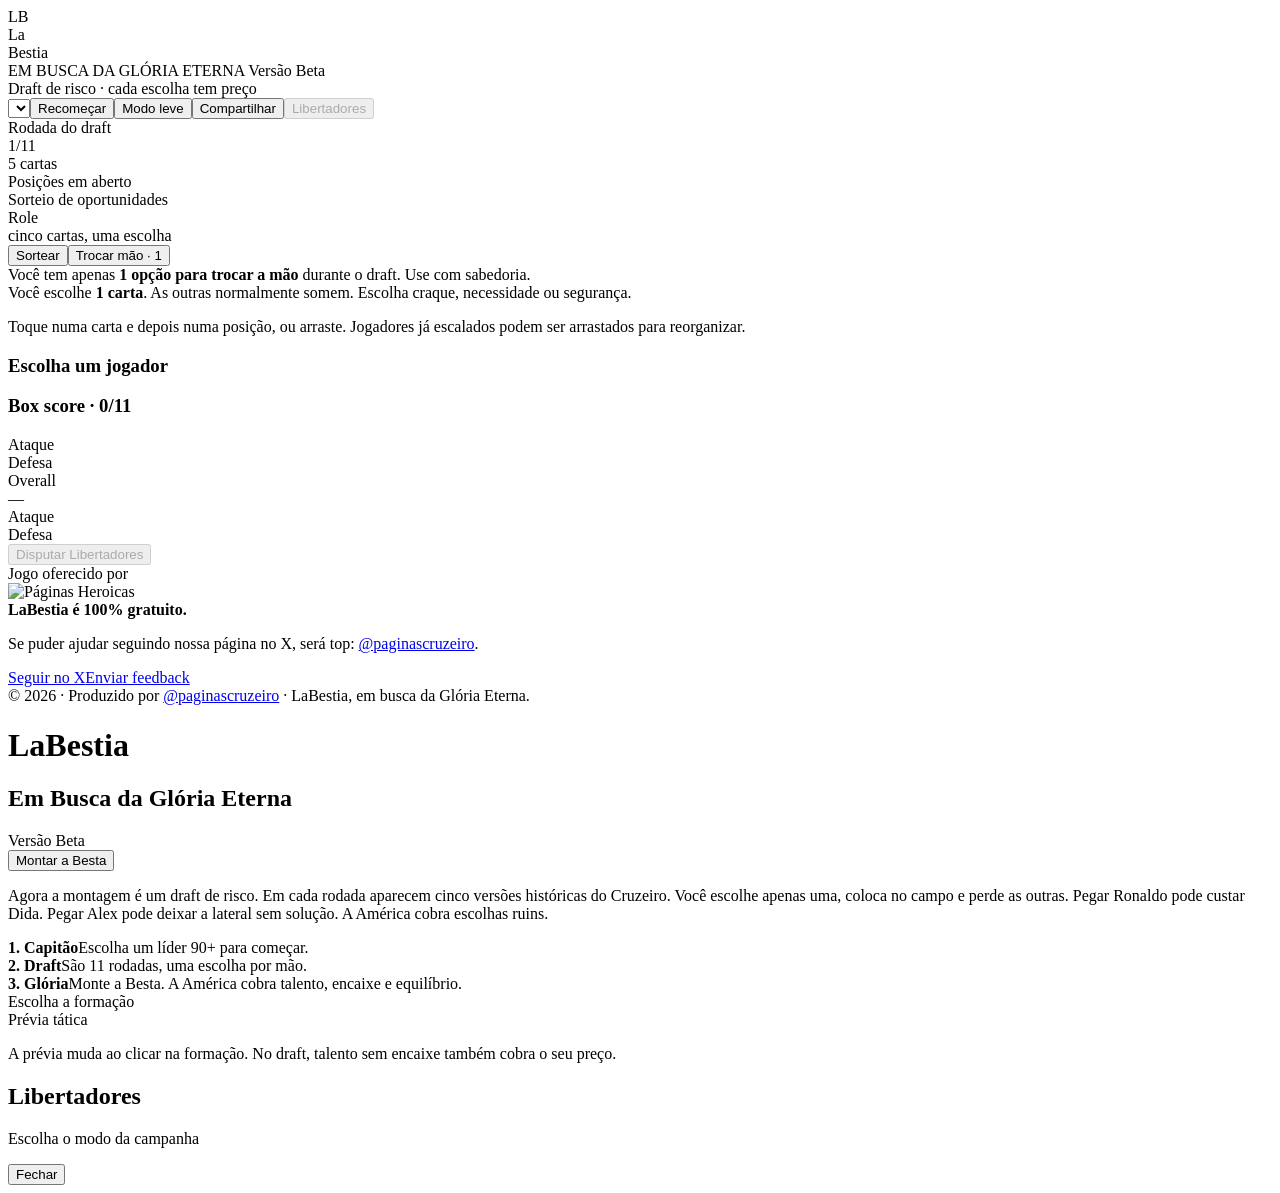
==== commit 34882c06: "Update index.html" ====
--- a/index.html
+++ b/index.html
@@ -19,255 +19,14 @@
 <meta name="twitter:description" content="Monte a Besta e tente levar o Cruzeiro ao tri da Libertadores." />
 <meta name="twitter:image" content="https://labestia.xyz/og-labestia.png" />
 
-<style>
-:root{
-  --blue990:#001744;
-  --blue960:#001F5B;
-  --blue900:#00337F;
-  --blue850:#003DA5;
-  --blue780:#0057C2;
-  --blue700:#0B74DE;
-  --blue520:#4DA3FF;
-  --blue340:#8EC8FF;
-  --blue190:#CDE6FF;
-  --blue120:#EAF3FF;
-  --blue070:#F6FAFF;
-  --white:#FFFFFF;
-  --gold:#D6A542;
-  --gold2:#F0CC6B;
-  --warn:#D94A3A;
-  --good:#0B74DE;
-  --shadow:0 18px 46px rgba(0,31,91,.18);
-  --shadow2:0 26px 80px rgba(0,31,91,.32);
-  --mono:"Arial Narrow","Roboto Condensed","Oswald",Arial,sans-serif;
-  --sans:Inter,Arial,sans-serif;
-}
-*{box-sizing:border-box}
-html,body{margin:0;min-height:100%;background:var(--blue120);color:var(--blue960);font-family:var(--sans)}
-body:before{content:"";position:fixed;inset:0;pointer-events:none;background:radial-gradient(circle at 18% 0%,rgba(255,255,255,.90),transparent 34%),linear-gradient(90deg,rgba(0,61,165,.075) 1px,transparent 1px),linear-gradient(0deg,rgba(0,61,165,.055) 1px,transparent 1px);background-size:auto,38px 38px,38px 38px;opacity:.98}
-button,select{font-family:var(--mono);font-weight:1000;letter-spacing:.12em;text-transform:uppercase;color:var(--blue960);background:var(--white);border:2px solid var(--blue850);border-radius:16px;min-height:42px;padding:0 18px;cursor:pointer;box-shadow:0 4px 0 rgba(0,61,165,.10)}
-button:hover,select:hover{transform:translateY(-1px);box-shadow:0 7px 0 rgba(0,61,165,.12)}
-button:disabled{opacity:.48;cursor:not-allowed;transform:none;box-shadow:none}.btn-primary{background:var(--blue850);color:var(--white);border-color:var(--blue850)}.btn-soft{background:var(--blue190);color:var(--blue900);border-color:var(--blue520)}.btn-gold{background:linear-gradient(180deg,var(--gold2),var(--gold));border-color:var(--gold);color:var(--blue960)}
-.app{width:min(1240px,calc(100vw - 28px));margin:0 auto;position:relative;z-index:1;background:rgba(255,255,255,.50);border-left:1px solid var(--blue340);border-right:1px solid var(--blue340)}
-.topbar{min-height:116px;display:grid;grid-template-columns:320px 1fr 420px;align-items:center;border-bottom:5px solid var(--blue850);gap:16px;padding:0 22px;background:linear-gradient(180deg,rgba(255,255,255,.72),rgba(234,243,255,.66))}
-.brand{display:flex;align-items:center;gap:16px}.brand .mark{font-family:Georgia,serif;font-size:54px;font-weight:900;letter-spacing:-.1em;color:var(--blue850);text-shadow:2px 2px 0 var(--blue340)}.brand .word{font-family:var(--mono);font-size:32px;line-height:.82;font-weight:1000;letter-spacing:-.07em;text-transform:uppercase;color:var(--blue960)}.brand .tag{font-family:var(--mono);font-size:10px;letter-spacing:.28em;margin-top:9px;color:var(--blue700);white-space:nowrap}.center-status{text-align:center;font-family:var(--mono);letter-spacing:.26em;font-size:12px;font-weight:1000;color:var(--blue900);text-transform:uppercase;line-height:1.6}.top-actions{display:flex;gap:10px;justify-content:flex-end;align-items:center;flex-wrap:wrap}.top-actions select{min-width:112px;background:var(--blue070)}
-.layout{display:grid;grid-template-columns:360px minmax(520px,1fr) 330px;min-height:760px}.left,.right{padding:24px;border-right:1px solid var(--blue340)}.right{border-right:0;border-left:1px solid var(--blue340)}.pitch-wrap{padding:24px;display:flex;align-items:stretch}.draw-card{background:var(--white);min-height:132px;padding:22px;margin-bottom:18px;border:1px solid var(--blue340);border-radius:18px;box-shadow:var(--shadow)}.draw-card .label{font-family:var(--mono);font-size:11px;letter-spacing:.30em;color:var(--blue700);font-weight:1000;text-transform:uppercase}.draw-title{display:flex;align-items:flex-end;gap:12px;margin-top:12px}.country{font-family:Georgia,serif;font-size:40px;line-height:.9;font-weight:900;letter-spacing:-.06em;color:var(--blue960)}.cup{font-family:var(--mono);font-size:22px;line-height:1;font-weight:1000;color:var(--blue850);letter-spacing:.06em;text-transform:uppercase}.micro{font-family:var(--mono);font-size:11px;letter-spacing:.22em;color:var(--blue700);font-weight:1000;text-transform:uppercase}.small{font-size:13px;color:var(--blue900);line-height:1.55}.hint{font-family:var(--mono);font-size:11px;letter-spacing:.16em;color:var(--blue700);line-height:1.5;text-transform:uppercase;margin:14px 0}.btn-row{display:flex;gap:10px;flex-wrap:wrap}.btn-row button{border-radius:14px;min-height:46px;flex:1;padding:0 12px}.roll-strip{height:108px;border:2px dashed var(--blue520);border-radius:18px;background:linear-gradient(135deg,var(--blue070),var(--blue190));display:grid;place-items:center;margin:16px 0 12px;overflow:hidden;position:relative;box-shadow:inset 0 0 0 1px rgba(255,255,255,.82)}.roll-strip:after{content:"";position:absolute;inset:0;background:linear-gradient(90deg,transparent,rgba(255,255,255,.86),transparent);transform:translateX(-120%)}.rolling:after{animation:scan .72s linear infinite}@keyframes scan{to{transform:translateX(120%)}}.roll-main{font-family:var(--mono);font-size:42px;font-weight:1000;letter-spacing:-.04em;text-transform:uppercase;color:var(--blue960);max-width:305px;white-space:nowrap;overflow:hidden;text-overflow:ellipsis;text-align:center}.roll-sub{font-family:var(--mono);font-size:11px;color:var(--blue700);letter-spacing:.18em;text-transform:uppercase;text-align:center;margin-top:6px;max-width:310px;line-height:1.3}.need-box{background:var(--blue070);border:1px solid var(--blue190);border-radius:16px;padding:12px;margin:12px 0}.need-tags{display:flex;flex-wrap:wrap;gap:6px;margin-top:8px}.need-tags span{font-family:var(--mono);font-size:11px;font-weight:1000;letter-spacing:.08em;background:var(--white);border:1px solid var(--blue340);border-radius:999px;padding:6px 9px;color:var(--blue850)}.need-tags span.done{background:var(--blue850);color:var(--white);border-color:var(--blue850)}
-.left h3,.right h3{font-family:var(--mono);letter-spacing:.32em;text-transform:uppercase;font-size:13px;margin:18px 0 12px;color:var(--blue960)}.option-list{display:grid;gap:10px;max-height:390px;overflow:auto;padding:2px 4px 8px 0}.player-option{display:grid;grid-template-columns:44px minmax(0,1fr) 54px;gap:10px;align-items:center;background:var(--white);border:1px solid var(--blue190);border-radius:16px;padding:13px 12px;cursor:pointer;box-shadow:0 8px 20px rgba(0,61,165,.09);min-height:86px;position:relative}.player-option:hover,.player-option.selected{border-color:var(--blue850);box-shadow:0 12px 28px rgba(0,61,165,.18);transform:translateY(-1px)}.player-option.legend{background:linear-gradient(180deg,var(--white),rgba(240,204,107,.30));border-color:var(--gold)}.player-option.craque{background:linear-gradient(180deg,var(--white),var(--blue070));border-color:var(--blue520)}.player-option.weak{opacity:.96}.player-option .num{font-family:var(--mono);font-size:18px;font-weight:1000;color:var(--blue700)}.player-option .name{font-family:var(--mono);font-size:18px;font-weight:1000;line-height:1.05;color:var(--blue960);overflow-wrap:anywhere}.player-option .meta{font-family:var(--mono);font-size:10px;line-height:1.35;color:var(--blue700);font-weight:1000;text-transform:uppercase;letter-spacing:.08em;margin-top:5px}.player-option .tagline2{display:inline-block;margin-top:6px;border:1px solid var(--blue340);border-radius:999px;padding:4px 7px;background:var(--blue070);color:var(--blue850);font-size:10px;letter-spacing:.08em;font-family:var(--mono);font-weight:1000;text-transform:uppercase}.player-option .ovr{font-family:var(--mono);font-size:32px;font-weight:1000;color:var(--blue850);text-align:right}.player-option .ovr small{display:block;font-size:9px;color:var(--blue700);letter-spacing:.08em}.draft-note{background:linear-gradient(180deg,var(--blue850),var(--blue900));color:var(--white);border-radius:18px;padding:14px;margin:14px 0;font-family:var(--mono);text-transform:uppercase;letter-spacing:.12em;font-size:11px;line-height:1.55}.draft-note b{color:var(--gold2)}
-.pitch{position:relative;width:100%;min-height:708px;max-height:760px;background:repeating-linear-gradient(0deg,#2f7b4b 0,#2f7b4b 64px,#3f8d59 64px,#3f8d59 128px);border:4px solid #bcd7b8;border-radius:22px;overflow:hidden;box-shadow:var(--shadow2);margin:auto}.pitch:before{content:"";position:absolute;inset:0;background:radial-gradient(circle at center,rgba(255,255,255,.10),transparent 38%)}.half,.box,.smallbox,.circle,.spot{position:absolute;border-color:rgba(255,255,255,.58)}.half{left:0;right:0;top:50%;border-top:3px solid rgba(255,255,255,.58)}.circle{width:154px;height:154px;border:3px solid rgba(255,255,255,.58);border-radius:50%;left:50%;top:50%;transform:translate(-50%,-50%)}.box{left:20%;width:60%;height:14%;border:3px solid rgba(255,255,255,.58)}.box.top{top:0;border-top:0}.box.bottom{bottom:0;border-bottom:0}.smallbox{left:35%;width:30%;height:7%;border:3px solid rgba(255,255,255,.58)}.smallbox.top{top:0;border-top:0}.smallbox.bottom{bottom:0;border-bottom:0}.spot{width:9px;height:9px;border-radius:50%;background:rgba(255,255,255,.70);border:0;left:50%;transform:translateX(-50%)}.spot.top{top:17%}.spot.center{top:50%}.spot.bottom{bottom:17%}.slot{position:absolute;transform:translate(-50%,-50%);width:104px;min-height:58px;border:3px dashed rgba(255,255,255,.72);border-radius:22px;display:grid;place-items:center;text-align:center;color:var(--white);font-family:var(--mono);font-size:13px;font-weight:1000;letter-spacing:.08em;text-transform:uppercase;background:rgba(0,31,91,.16);padding:7px;transition:.12s ease;z-index:4}.slot.open:hover,.slot.drop-ok{border-color:var(--gold2);background:rgba(240,204,107,.34);transform:translate(-50%,-50%) scale(1.04)}.slot.selected-move{border-color:var(--gold2);box-shadow:0 0 0 4px rgba(240,204,107,.30)}.slot.filled{border-style:solid;background:rgba(255,255,255,.96);color:var(--blue960);box-shadow:0 10px 25px rgba(0,31,91,.25);min-height:78px;cursor:grab}.slot.badfit{border-color:var(--warn)}.slot .slot-pos{font-size:10px;color:var(--blue700);letter-spacing:.18em}.slot .slot-name{font-size:15px;line-height:1.05;max-width:92px;overflow:hidden;text-overflow:ellipsis;white-space:nowrap}.slot .slot-allpos{font-size:9px;color:var(--blue700);letter-spacing:.08em;margin-top:2px;white-space:nowrap;overflow:hidden;text-overflow:ellipsis;max-width:92px}.slot .slot-ovr{font-size:24px;line-height:1;color:var(--blue850)}.slot .slot-penalty{font-size:9px;color:var(--warn);letter-spacing:.05em}.right .dash{height:6px;width:54px;background:var(--blue850);margin-left:auto;margin-bottom:26px}.tabs{display:flex;gap:8px;margin-bottom:18px}.tab{font-family:var(--mono);font-weight:1000;letter-spacing:.16em;text-transform:uppercase;font-size:11px;color:var(--blue960);display:flex;align-items:center;gap:7px}.tab:before{content:"";width:24px;height:3px;background:var(--blue850);display:block}.tab.def:before{background:var(--blue520)}.big-score{font-family:var(--mono);font-size:54px;line-height:1;font-weight:1000;color:var(--blue850);text-align:center;margin:10px 0 20px}.meter{height:9px;background:var(--blue190);border:1px solid var(--blue340);border-radius:999px;margin:8px 0 16px;overflow:hidden}.meter span{display:block;height:100%;width:0;background:var(--blue850);transition:.25s ease}.meter.def span{background:var(--blue520)}.box-list{margin-top:14px;border-top:1px solid var(--blue190)}.box-row{display:grid;grid-template-columns:42px minmax(0,1fr) 44px;gap:8px;align-items:center;border-bottom:1px solid var(--blue190);min-height:42px;font-family:var(--mono);font-weight:1000;color:var(--blue960)}.box-row .pos{font-size:12px;color:var(--blue700)}.box-row .name{font-size:13px;overflow:hidden;text-overflow:ellipsis;white-space:nowrap}.box-row .name .allpos{display:block;font-size:9px;color:var(--blue700);letter-spacing:.08em;line-height:1.1;overflow:hidden;text-overflow:ellipsis}.box-row .ovr{text-align:right;font-size:18px;color:var(--blue850)}.summary-actions{margin-top:20px}.summary-actions button{width:100%}.shape-warning{border:1px solid var(--warn);background:rgba(217,74,58,.08);border-radius:14px;padding:10px;color:var(--blue960);font-size:12px;line-height:1.45;margin-top:14px}
-.start-overlay{position:fixed;inset:0;background:linear-gradient(135deg,rgba(0,61,165,.94),rgba(0,31,91,.96));display:grid;place-items:center;z-index:30;padding:24px}.start-panel{width:min(1080px,100%);background:var(--white);border:2px solid var(--blue520);border-radius:28px;padding:34px;box-shadow:var(--shadow2)}.start-panel h1{font-family:var(--mono);font-size:70px;line-height:.86;letter-spacing:-.06em;text-transform:uppercase;margin:0;color:var(--blue850)}.start-panel h2{font-family:var(--mono);letter-spacing:.22em;text-transform:uppercase;font-size:14px;color:var(--blue700);margin:12px 0 18px}.start-panel p{color:var(--blue900);line-height:1.55}.formation-grid{display:grid;grid-template-columns:repeat(3,1fr);gap:12px;margin:22px 0}.formation-card{background:var(--blue070);border:2px solid var(--blue190);border-radius:16px;padding:14px;cursor:pointer}.formation-card.active{background:var(--blue850);border-color:var(--blue850);color:var(--white);box-shadow:0 12px 26px rgba(0,61,165,.24)}.formation-card b{font-family:var(--mono);font-size:18px}.formation-card span{display:block;margin-top:5px;font-size:11px;line-height:1.35;color:inherit;opacity:.9}.modal{position:fixed;inset:0;background:rgba(0,31,91,.76);display:none;z-index:40;padding:24px;overflow:auto}.modal.open{display:block}.modal-card{width:min(1100px,100%);margin:0 auto;background:var(--blue070);border:2px solid var(--blue520);border-radius:24px;box-shadow:var(--shadow2);overflow:hidden}.modal-head{display:flex;align-items:center;justify-content:space-between;gap:14px;padding:22px 26px;border-bottom:4px solid var(--blue850);background:var(--white)}.modal-head h2{font-family:var(--mono);font-size:34px;text-transform:uppercase;letter-spacing:.05em;margin:0;color:var(--blue850)}.modal-head p{margin:4px 0 0;color:var(--blue700);font-family:var(--mono);letter-spacing:.12em;text-transform:uppercase;font-size:11px}#tournamentContent{padding:24px}.mode-choice{display:grid;grid-template-columns:repeat(2,minmax(0,1fr));gap:18px}.mode-card{background:var(--white);border:2px solid var(--blue190);border-radius:20px;padding:20px;min-height:270px;box-shadow:0 14px 34px rgba(0,61,165,.11);display:flex;flex-direction:column;justify-content:space-between}.mode-card:hover{border-color:var(--blue850);transform:translateY(-2px);transition:.15s ease}.mode-card h3{font-family:var(--mono);font-size:30px;letter-spacing:-.02em;text-transform:uppercase;margin:0 0 10px;color:var(--blue850)}.mode-card p,.mode-card li{color:var(--blue900);line-height:1.52}.mode-card .tagline{font-family:var(--mono);font-size:11px;letter-spacing:.18em;text-transform:uppercase;color:var(--blue700);font-weight:1000;margin-bottom:8px}.campaign{display:grid;grid-template-columns:1fr 1fr;gap:18px}.panel{background:var(--white);border:1px solid var(--blue190);border-radius:20px;padding:18px;box-shadow:0 12px 28px rgba(0,61,165,.10)}.panel h3{font-family:var(--mono);font-size:18px;letter-spacing:.15em;text-transform:uppercase;margin:0 0 14px;color:var(--blue850)}.phase{font-family:var(--mono);letter-spacing:.16em;text-transform:uppercase;font-weight:1000;color:var(--blue700);font-size:12px;margin:12px 0}.next-card{background:linear-gradient(135deg,var(--blue850),var(--blue900));color:var(--white);border-radius:18px;padding:18px;margin-bottom:14px}.versus{font-family:var(--mono);font-size:26px;font-weight:1000;text-transform:uppercase;letter-spacing:.02em;line-height:1.1}.meta{font-family:var(--mono);font-size:11px;letter-spacing:.14em;text-transform:uppercase;color:var(--blue190);margin-top:8px}.mini-cards{display:grid;grid-template-columns:repeat(3,1fr);gap:10px;margin:12px 0}.mini-card{background:var(--blue070);border:1px solid var(--blue190);border-radius:14px;padding:12px;text-align:center}.mini-card b{font-family:var(--mono);font-size:24px;color:var(--blue850)}.toolbar{display:flex;gap:10px;flex-wrap:wrap;margin-top:14px}.toolbar button{flex:1}.table{width:100%;border-collapse:collapse;font-family:var(--mono);font-weight:1000}.table th,.table td{border-bottom:1px solid var(--blue190);padding:8px 6px;text-align:left;color:var(--blue960)}.table th{font-size:10px;letter-spacing:.14em;color:var(--blue700);text-transform:uppercase}.history{max-height:330px;overflow:auto}.history-item{border-bottom:1px solid var(--blue190);padding:9px 0;color:var(--blue900);font-size:13px;line-height:1.4}.live-score{display:grid;grid-template-columns:1fr auto 1fr;gap:16px;align-items:center;background:var(--white);border:1px solid var(--blue190);border-radius:22px;padding:18px;margin-bottom:16px}.live-team{font-family:var(--mono);font-size:20px;font-weight:1000;text-transform:uppercase;color:var(--blue960)}.live-team.away{text-align:right}.scoreline{font-family:var(--mono);font-size:58px;line-height:1;font-weight:1000;color:var(--blue850);white-space:nowrap}.minute{font-family:var(--mono);letter-spacing:.2em;text-transform:uppercase;color:var(--blue700);font-weight:1000;text-align:center}.progress{height:10px;background:var(--blue190);border-radius:999px;overflow:hidden;margin:12px 0}.progress span{display:block;height:100%;background:var(--blue850);width:0}.event-log{background:var(--blue070);border:1px solid var(--blue190);border-radius:18px;padding:14px;max-height:360px;overflow:auto}.event{padding:8px 0;border-bottom:1px solid var(--blue190);color:var(--blue900);line-height:1.4}.event.goal{font-weight:800;color:var(--blue850)}.event .scorer{font-family:var(--mono);font-weight:1000;color:var(--blue960)}.tactic-grid{display:grid;grid-template-columns:repeat(4,1fr);gap:10px}.tactic-grid button{min-height:70px;white-space:normal;line-height:1.25}.final-banner{font-family:var(--mono);font-size:34px;letter-spacing:.04em;text-transform:uppercase;color:var(--white);background:linear-gradient(135deg,var(--blue850),var(--blue900));border-radius:22px;padding:24px;margin-bottom:18px;text-align:center}.toast{position:fixed;bottom:22px;left:50%;transform:translateX(-50%);background:var(--blue850);color:var(--white);font-family:var(--mono);letter-spacing:.12em;text-transform:uppercase;font-weight:1000;border-radius:999px;padding:12px 18px;box-shadow:var(--shadow2);display:none;z-index:60;max-width:min(780px,calc(100vw - 30px));text-align:center}
-
-.start-head{display:flex;align-items:flex-start;justify-content:space-between;gap:18px;margin-bottom:10px}.start-head button{min-width:190px;min-height:54px}.start-content{display:grid;grid-template-columns:minmax(0,1fr) 330px;gap:24px;align-items:start}.formation-preview-card{background:var(--blue070);border:1px solid var(--blue190);border-radius:22px;padding:16px;box-shadow:0 16px 34px rgba(0,61,165,.10)}.preview-pitch{position:relative;height:430px;margin-top:12px;border:3px solid #bcd7b8;border-radius:18px;background:repeating-linear-gradient(0deg,#2f7b4b 0,#2f7b4b 36px,#3f8d59 36px,#3f8d59 72px);overflow:hidden;box-shadow:inset 0 0 0 1px rgba(255,255,255,.28)}.preview-pitch:before{content:"";position:absolute;left:0;right:0;top:50%;border-top:2px solid rgba(255,255,255,.55)}.preview-pitch:after{content:"";position:absolute;width:110px;height:110px;border:2px solid rgba(255,255,255,.55);border-radius:50%;left:50%;top:50%;transform:translate(-50%,-50%)}.preview-slot{position:absolute;transform:translate(-50%,-50%);width:44px;height:30px;border:2px dashed rgba(255,255,255,.75);border-radius:999px;display:grid;place-items:center;color:var(--white);font-family:var(--mono);font-size:10px;font-weight:1000;letter-spacing:.04em;background:rgba(0,31,91,.22)}.preview-title{font-family:var(--mono);font-weight:1000;text-transform:uppercase;letter-spacing:.18em;color:var(--blue850);margin-top:12px;text-align:center}.selected-tray{min-height:94px;margin:14px 0;border:2px dashed var(--blue340);border-radius:18px;background:linear-gradient(135deg,var(--blue070),rgba(205,230,255,.82));display:grid;place-items:center;padding:12px;transition:.15s ease}.selected-tray.ready{border-color:var(--gold);background:linear-gradient(135deg,rgba(240,204,107,.30),var(--blue070));box-shadow:0 12px 26px rgba(0,61,165,.12)}.tray-empty{font-family:var(--mono);font-size:11px;letter-spacing:.14em;text-transform:uppercase;color:var(--blue700);text-align:center;line-height:1.45}.tray-card{width:100%;display:grid;grid-template-columns:minmax(0,1fr) 54px;gap:10px;align-items:center;background:var(--white);border:1px solid var(--blue520);border-radius:16px;padding:12px;cursor:grab;box-shadow:0 10px 24px rgba(0,61,165,.14)}.tray-card b{font-family:var(--mono);font-size:19px;line-height:1.05;color:var(--blue960);display:block;white-space:nowrap;overflow:hidden;text-overflow:ellipsis}.tray-card span{font-family:var(--mono);font-size:10px;letter-spacing:.08em;text-transform:uppercase;color:var(--blue700);font-weight:1000}.tray-card .tray-ovr{font-family:var(--mono);font-size:31px;color:var(--blue850);font-weight:1000;text-align:right}.slot.can-drop{border-color:var(--gold2);box-shadow:0 0 0 4px rgba(240,204,107,.20)}.slot.drop-bad{border-color:var(--warn);box-shadow:0 0 0 4px rgba(217,74,58,.18)}.slot .slot-open-pos{font-size:13px}.slot.filled{min-height:62px}.slot.badfit{border-color:var(--warn);color:var(--warn)}.slot.badfit .slot-ovr{color:var(--warn)}.slot .slot-name{font-size:15px;line-height:1.05;max-width:92px;overflow:hidden;text-overflow:ellipsis;white-space:nowrap}.slot .slot-ovr{font-size:26px;line-height:1;color:var(--blue850)}.result-hero{display:grid;grid-template-columns:120px minmax(0,1fr);gap:18px;align-items:center;background:var(--white);border:1px solid var(--blue190);border-radius:24px;padding:20px;margin-bottom:18px;box-shadow:0 16px 36px rgba(0,61,165,.10)}.result-hero .emoji{font-size:78px;line-height:1;text-align:center}.result-hero h3{font-family:var(--mono);font-size:28px;letter-spacing:.04em;text-transform:uppercase;color:var(--blue850);margin:0 0 8px}.result-hero p{margin:0;color:var(--blue900);line-height:1.45}.result-hero.heartbreak{border-color:rgba(217,74,58,.34);background:linear-gradient(135deg,var(--white),rgba(217,74,58,.07))}.result-hero.heartbreak h3{color:var(--warn)}
-
-@media(max-width:1120px){.app{width:100%;border:0}.topbar{grid-template-columns:1fr;justify-items:center;padding:18px}.top-actions{justify-content:center}.layout{grid-template-columns:1fr}.pitch-wrap{padding:16px}.pitch{min-height:650px}.left,.right{border:0;border-bottom:1px solid var(--blue340)}.campaign,.mode-choice,.start-content{grid-template-columns:1fr}.formation-grid{grid-template-columns:repeat(2,1fr)}.formation-preview-card{display:none}}
-@media(max-width:640px){.brand .mark{font-size:46px}.brand .word{font-size:28px}.start-panel{padding:24px}.start-panel h1{font-size:52px}.start-head{display:block}.start-head button{width:100%;margin-top:18px}.formation-grid{grid-template-columns:1fr}.pitch{min-height:610px}.slot{width:72px;min-height:46px}.slot .slot-name{font-size:11px;max-width:60px}.live-score{grid-template-columns:1fr;text-align:center}.live-team.away{text-align:center}.tactic-grid{grid-template-columns:1fr 1fr}.left,.right{padding:18px}}
-
-/* --- Ajustes v3: campo mais limpo, encaixe destacado e animações --- */
-.slot{width:76px;min-height:48px;border-radius:999px;padding:4px 5px;line-height:1;}
-.slot.open{width:62px;height:62px;min-height:62px;border-radius:50%;background:rgba(255,255,255,.06);box-shadow:inset 0 0 0 1px rgba(255,255,255,.12)}
-.slot.open .slot-open-pos{font-size:13px;color:var(--white);letter-spacing:.08em;line-height:1}
-.slot.open .fit-adjusted{display:block;margin-top:4px;font-size:8px;letter-spacing:.06em;color:var(--white);opacity:.92;line-height:1.1}
-.slot.open.can-drop{border-style:solid;border-color:var(--gold2);background:rgba(240,204,107,.26);box-shadow:0 0 0 4px rgba(240,204,107,.16),inset 0 0 0 1px rgba(255,255,255,.18)}
-.slot.open.can-drop .slot-open-pos,.slot.open.can-drop .fit-adjusted{color:var(--white)}
-.slot.open.drop-bad{border-style:dashed;border-color:rgba(217,74,58,.85);background:rgba(255,255,255,.10);opacity:.58;filter:saturate(.70)}
-.slot.open.drop-bad .slot-open-pos{color:var(--white)}
-.slot.open.drop-bad .fit-adjusted{color:#FFD9D4;opacity:1}
-.slot.filled{width:78px;min-height:54px;border-radius:18px;padding:6px 5px;}
-.slot.filled:hover{transform:translate(-50%,-50%) scale(1.03)}
-.slot .slot-name{font-size:12px;line-height:1;max-width:66px;}
-.slot .slot-ovr{font-size:22px;line-height:.95;margin-top:2px;}
-.slot.badfit{border-color:var(--warn);background:rgba(255,255,255,.98);box-shadow:0 10px 26px rgba(217,74,58,.18)}
-.slot.badfit .slot-name,.slot.badfit .slot-ovr{color:var(--warn)}
-.slot.selected-move{box-shadow:0 0 0 5px rgba(240,204,107,.25),0 12px 28px rgba(0,31,91,.22)}
-.result-scene{position:relative;min-height:220px;display:grid;place-items:center;border-radius:22px;overflow:hidden;background:linear-gradient(135deg,var(--blue850),var(--blue700));margin-bottom:16px;border:1px solid var(--blue520)}
-.result-scene:before{content:"";position:absolute;inset:-20%;background:radial-gradient(circle at 50% 40%,rgba(255,255,255,.35),transparent 22%),linear-gradient(90deg,rgba(255,255,255,.11) 1px,transparent 1px),linear-gradient(0deg,rgba(255,255,255,.10) 1px,transparent 1px);background-size:auto,28px 28px,28px 28px;animation:sceneDrift 7s linear infinite;opacity:.72}
-@keyframes sceneDrift{to{transform:translate(28px,28px)}}
-.trophy-anim{position:relative;width:112px;height:142px;animation:trophyRise 1.2s cubic-bezier(.2,1.3,.2,1) both;filter:drop-shadow(0 18px 16px rgba(0,31,91,.34))}
-.trophy-anim:before{content:"";position:absolute;left:31px;top:18px;width:50px;height:70px;background:linear-gradient(180deg,var(--gold2),var(--gold));border-radius:0 0 18px 18px;border:4px solid rgba(255,255,255,.50)}
-.trophy-anim:after{content:"";position:absolute;left:45px;top:92px;width:22px;height:34px;background:linear-gradient(180deg,var(--gold2),var(--gold));box-shadow:0 28px 0 16px var(--gold);border-radius:8px}
-.trophy-ear{display:none}
-.trophy-shine{position:absolute;left:40px;top:24px;width:12px;height:56px;background:rgba(255,255,255,.55);border-radius:10px;transform:rotate(14deg)}
-@keyframes trophyRise{0%{transform:translateY(90px) scale(.66);opacity:0}70%{transform:translateY(-8px) scale(1.05);opacity:1}100%{transform:translateY(0) scale(1)}}
-.result-confetti{position:absolute;inset:0;pointer-events:none;background:radial-gradient(circle at 20% 18%,var(--gold2) 0 3px,transparent 4px),radial-gradient(circle at 72% 26%,var(--white) 0 3px,transparent 4px),radial-gradient(circle at 54% 14%,var(--blue190) 0 3px,transparent 4px),radial-gradient(circle at 82% 66%,var(--gold2) 0 3px,transparent 4px),radial-gradient(circle at 32% 78%,var(--white) 0 3px,transparent 4px);animation:confettiFall 1.6s ease-in-out infinite alternate}
-@keyframes confettiFall{to{transform:translateY(16px)}}
-.defeat-anim{position:relative;width:146px;height:166px;animation:defeatShake 1.1s ease-in-out infinite;filter:drop-shadow(0 16px 14px rgba(0,31,91,.25))}
-.defeat-anim .head{position:absolute;left:52px;top:26px;width:42px;height:42px;border-radius:50%;background:var(--blue070);border:4px solid var(--blue340)}
-.defeat-anim .body{position:absolute;left:45px;top:73px;width:56px;height:74px;border-radius:22px 22px 12px 12px;background:var(--blue190);border:4px solid var(--blue340)}
-.defeat-anim .arm{position:absolute;top:24px;width:54px;height:88px;border:9px solid var(--blue070);border-bottom:0;border-radius:50px 50px 0 0}.defeat-anim .arm.left{left:8px;transform:rotate(-35deg)}.defeat-anim .arm.right{right:8px;transform:rotate(35deg)}
-.defeat-anim .tear{position:absolute;left:83px;top:54px;width:7px;height:13px;border-radius:50%;background:var(--blue520);animation:tearDrop 1.2s ease-in infinite}
-@keyframes defeatShake{0%,100%{transform:rotate(-1deg)}50%{transform:rotate(2deg) translateY(2px)}}
-@keyframes tearDrop{0%{opacity:0;transform:translateY(-3px)}35%{opacity:1}100%{opacity:0;transform:translateY(18px)}}
-.match-result-flash{margin:14px 0;padding:12px 14px;border-radius:16px;font-family:var(--mono);letter-spacing:.12em;text-transform:uppercase;font-weight:1000;text-align:center;animation:flashIn .55s ease both}.match-result-flash.win{background:rgba(240,204,107,.34);color:var(--blue960);border:1px solid var(--gold)}.match-result-flash.loss{background:rgba(217,74,58,.10);color:var(--warn);border:1px solid rgba(217,74,58,.35)}.match-result-flash.draw{background:var(--blue190);color:var(--blue900);border:1px solid var(--blue340)}
-@keyframes flashIn{from{opacity:0;transform:translateY(8px) scale(.98)}to{opacity:1;transform:translateY(0) scale(1)}}
-@media(max-width:980px){.slot.filled{width:82px}.slot .slot-name{max-width:70px;font-size:12px}.slot.open{width:66px;height:42px}.slot.open .fit-adjusted{font-size:8px}}
-
-
-/* --- Ajustes v5: draft mais cruel e final mais vivo --- */
-.emoji-burst{position:absolute;inset:0;pointer-events:none;z-index:3}
-.emoji-burst span{position:absolute;font-size:28px;animation:emojiFloat 1.9s ease-in-out infinite;filter:drop-shadow(0 8px 8px rgba(0,31,91,.24))}
-.emoji-burst span:nth-child(1){left:10%;top:18%;animation-delay:.05s}.emoji-burst span:nth-child(2){left:78%;top:14%;animation-delay:.22s}.emoji-burst span:nth-child(3){left:22%;top:70%;animation-delay:.39s}.emoji-burst span:nth-child(4){left:70%;top:72%;animation-delay:.55s}.emoji-burst span:nth-child(5){left:45%;top:10%;animation-delay:.78s}.emoji-burst span:nth-child(6){left:51%;top:80%;animation-delay:.96s}
-.emoji-burst.loss span{animation-name:emojiFall;opacity:.92}.emoji-burst.loss span:nth-child(3){font-size:34px}.emoji-burst.win span:nth-child(1),.emoji-burst.win span:nth-child(5){font-size:34px}
-@keyframes emojiFloat{0%{transform:translateY(24px) scale(.65) rotate(-12deg);opacity:0}35%{opacity:1}100%{transform:translateY(-28px) scale(1.16) rotate(13deg);opacity:.18}}
-@keyframes emojiFall{0%{transform:translateY(-16px) rotate(-8deg);opacity:0}30%{opacity:1}100%{transform:translateY(38px) rotate(14deg);opacity:.25}}
-.scene-caption{position:absolute;bottom:18px;left:50%;transform:translateX(-50%);z-index:4;background:rgba(255,255,255,.93);color:var(--blue850);font-family:var(--mono);font-size:18px;font-weight:1000;letter-spacing:.12em;text-transform:uppercase;border-radius:999px;padding:9px 18px;box-shadow:0 12px 26px rgba(0,31,91,.20);white-space:nowrap}
-.result-scene.loss .scene-caption{color:var(--warn)}
-.result-scene.win{animation:winPulse 1.6s ease-in-out infinite alternate}.result-scene.loss{animation:lossDim 1.35s ease-in-out infinite alternate}
-@keyframes winPulse{to{box-shadow:0 0 0 5px rgba(240,204,107,.22),0 26px 70px rgba(0,61,165,.30)}}
-@keyframes lossDim{to{filter:saturate(.84) brightness(.96)}}
-.trophy-anim{z-index:4}.defeat-anim{z-index:4}
-
-
-/* --- Ajustes v6: assinatura Páginas Heroicas, cenas finais e rodapé profissional --- */
-.field-watermark{position:absolute;left:50%;top:50%;width:min(42%,260px);aspect-ratio:520/669;transform:translate(-50%,-50%);background:url("[data-uri]") center/contain no-repeat;opacity:.085;filter:saturate(.8);pointer-events:none;z-index:1}
-.pitch .half,.pitch .circle,.pitch .box,.pitch .smallbox,.pitch .spot{z-index:2}
-.pitch .slot{z-index:4}
-.ph-support{display:grid;grid-template-columns:160px minmax(0,1fr) auto;gap:18px;align-items:center;margin:0 24px 24px;padding:18px 20px;background:linear-gradient(135deg,var(--white),var(--blue070));border:1px solid var(--blue190);border-radius:22px;box-shadow:0 14px 34px rgba(0,61,165,.10)}
-.ph-support-logo{display:grid;gap:6px;place-items:center;text-align:center}
-.ph-support-logo .offer{font-family:var(--mono);font-size:10px;font-weight:1000;letter-spacing:.20em;text-transform:uppercase;color:var(--blue700)}
-.ph-support-logo img{width:112px;max-height:128px;object-fit:contain;opacity:.95}
-.ph-support-copy b{display:block;font-family:var(--mono);letter-spacing:.14em;text-transform:uppercase;color:var(--blue850);font-size:13px;margin-bottom:5px}
-.ph-support-copy p{margin:0;color:var(--blue900);line-height:1.48;font-size:14px}
-.ph-support-copy a,.site-footer a{color:var(--blue850);font-weight:800;text-decoration:none;border-bottom:1px solid var(--blue340)}
-.ph-support-copy a:hover,.site-footer a:hover{color:var(--blue700)}
-.ph-support .follow-btn{min-width:156px;justify-self:end;display:inline-flex;align-items:center;justify-content:center;min-height:46px;padding:0 18px;border:2px solid var(--blue850);border-radius:16px;background:var(--blue850);color:var(--white);font-family:var(--mono);font-weight:1000;letter-spacing:.12em;text-transform:uppercase;text-decoration:none;box-shadow:0 4px 0 rgba(0,61,165,.10)}.ph-support .follow-btn:hover{transform:translateY(-1px);box-shadow:0 7px 0 rgba(0,61,165,.12);color:var(--white)}
-.site-footer{width:min(1240px,calc(100vw - 28px));margin:12px auto 34px;position:relative;z-index:1;text-align:center;font-family:var(--mono);font-size:11px;letter-spacing:.16em;text-transform:uppercase;color:var(--blue700);padding:16px;border-top:1px solid var(--blue190)}
-.victory-anim{position:relative;width:150px;height:164px;z-index:4;animation:victoryJump 1.5s cubic-bezier(.2,1.3,.2,1) infinite;filter:drop-shadow(0 18px 16px rgba(0,31,91,.30))}
-.victory-anim .v-head{position:absolute;left:55px;top:20px;width:42px;height:42px;border-radius:50%;background:var(--blue070);border:4px solid var(--blue190);box-shadow:inset 0 -5px 0 rgba(77,163,255,.24)}
-.victory-anim .v-body{position:absolute;left:48px;top:65px;width:56px;height:76px;border-radius:22px 22px 14px 14px;background:linear-gradient(180deg,var(--blue190),var(--blue340));border:4px solid var(--blue070)}
-.victory-anim .v-arm{position:absolute;top:20px;width:58px;height:76px;border:9px solid var(--blue070);border-bottom:0;border-radius:50px 50px 0 0}
-.victory-anim .v-arm.left{left:4px;transform:rotate(-42deg)}
-.victory-anim .v-arm.right{right:4px;transform:rotate(42deg)}
-.victory-anim .v-star{position:absolute;left:62px;top:104px;font-size:25px;color:var(--gold);animation:starPulse 1.1s ease-in-out infinite alternate}
-@keyframes victoryJump{0%,100%{transform:translateY(0) rotate(-1deg)}50%{transform:translateY(-12px) rotate(1deg)}}
-@keyframes starPulse{to{transform:scale(1.18);opacity:.72}}
-.emoji-burst.win span{font-size:0}
-.emoji-burst.loss span{font-size:34px;animation-name:thumbsFall;opacity:.88;color:var(--warn)}
-@keyframes thumbsFall{0%{transform:translateY(-18px) rotate(-8deg);opacity:0}28%{opacity:1}100%{transform:translateY(42px) rotate(16deg);opacity:.22}}
-@media(max-width:820px){.ph-support{grid-template-columns:1fr;margin:0 16px 20px;text-align:center}.ph-support .follow-btn{justify-self:center;width:100%}.site-footer{width:100%;padding:14px 18px}}
-
-
-
-/* --- Ajustes v7: taça realista, derrota com dislike e easter egg fase de grupos --- */
-.result-scene{min-height:300px;padding:24px;}
-.result-scene.win{background:linear-gradient(135deg,#003DA5,#0B74DE);}
-.result-scene.loss{background:linear-gradient(135deg,#EAF3FF,#CDE6FF);border-color:rgba(217,74,58,.35);}
-.scene-trophy{position:relative;z-index:4;display:grid;place-items:center;animation:trophyRise 1.05s cubic-bezier(.2,1.3,.2,1) both;}
-.scene-trophy img{width:min(210px,46vw);max-height:250px;object-fit:contain;filter:drop-shadow(0 18px 20px rgba(0,31,91,.26));}
-.result-scene.loss .scene-trophy{animation:lossTrophy .95s ease-in-out both;}
-.result-scene.loss .scene-trophy img{filter:drop-shadow(0 15px 18px rgba(0,31,91,.15)) grayscale(.15) opacity(.90);}
-@keyframes lossTrophy{0%{transform:translateY(-8px) rotate(0deg)}35%{transform:translateY(0) rotate(-4deg)}70%{transform:translateY(0) rotate(4deg)}100%{transform:translateY(0) rotate(0deg)}}
-.result-confetti{position:absolute;inset:0;pointer-events:none;background:radial-gradient(circle at 10% 16%,var(--white) 0 4px,transparent 5px),radial-gradient(circle at 22% 68%,var(--blue190) 0 4px,transparent 5px),radial-gradient(circle at 37% 22%,var(--white) 0 3px,transparent 4px),radial-gradient(circle at 55% 78%,var(--blue520) 0 4px,transparent 5px),radial-gradient(circle at 72% 18%,var(--white) 0 4px,transparent 5px),radial-gradient(circle at 88% 66%,var(--blue190) 0 4px,transparent 5px),radial-gradient(circle at 48% 12%,var(--blue520) 0 3px,transparent 4px);animation:confettiFall 1.15s ease-in-out infinite alternate;z-index:2}
-.tri-title{position:absolute;top:18px;left:50%;transform:translateX(-50%);z-index:5;background:rgba(255,255,255,.94);color:var(--blue850);font-family:var(--mono);font-size:30px;font-weight:1000;letter-spacing:.13em;text-transform:uppercase;border-radius:999px;padding:10px 22px;box-shadow:0 14px 30px rgba(0,31,91,.20);white-space:nowrap;animation:triPop 1.1s cubic-bezier(.2,1.25,.2,1) both}
-@keyframes triPop{0%{transform:translateX(-50%) scale(.62);opacity:0}70%{transform:translateX(-50%) scale(1.08);opacity:1}100%{transform:translateX(-50%) scale(1)}}
-.loss-title{position:absolute;top:18px;left:50%;transform:translateX(-50%);z-index:5;background:rgba(255,255,255,.96);color:var(--warn);font-family:var(--mono);font-size:18px;font-weight:1000;letter-spacing:.12em;text-transform:uppercase;border-radius:999px;padding:9px 18px;box-shadow:0 12px 26px rgba(0,31,91,.14);white-space:nowrap}
-.result-scene.win .scene-caption{bottom:16px;color:var(--blue850)}
-.result-scene.loss .scene-caption{bottom:16px;color:var(--warn)}
-.group-easter{margin:14px 0 0;padding:14px 16px;border:2px solid rgba(217,74,58,.38);border-radius:18px;background:linear-gradient(135deg,rgba(217,74,58,.08),var(--white));color:var(--blue960);font-weight:800;line-height:1.45}
-.group-easter b{font-family:var(--mono);letter-spacing:.09em;text-transform:uppercase;color:var(--warn)}
-@media(max-width:640px){.result-scene{min-height:270px}.scene-trophy img{width:150px;max-height:205px}.tri-title{font-size:21px;padding:8px 15px}.loss-title{font-size:13px;padding:8px 12px}}
-
-
-/* --- Ajustes v8: versão beta, Elifoot em breve e pausa antes das oitavas --- */
-.beta-badge{display:inline-flex;align-items:center;justify-content:center;margin-left:10px;padding:4px 8px;border:1px solid var(--blue520);border-radius:999px;background:var(--blue070);color:var(--blue850);font-family:var(--mono);font-size:9px;font-weight:1000;letter-spacing:.16em;text-transform:uppercase;vertical-align:middle;white-space:nowrap}.start-panel .beta-badge{margin-left:0;margin-top:10px}.mode-card.disabled{opacity:.78;filter:saturate(.75);background:linear-gradient(180deg,var(--blue070),var(--white));cursor:not-allowed}.mode-card.disabled:hover{transform:none;border-color:var(--blue190)}.soon-pill{display:inline-flex;margin-top:12px;padding:8px 11px;border-radius:999px;background:var(--blue190);color:var(--blue850);font-family:var(--mono);font-size:11px;font-weight:1000;letter-spacing:.12em;text-transform:uppercase}.group-complete-hero{background:linear-gradient(135deg,var(--blue850),var(--blue900));border-radius:22px;color:var(--white);padding:22px;margin-bottom:16px;box-shadow:var(--shadow)}.group-complete-hero h3{margin:0 0 8px;font-family:var(--mono);font-size:30px;letter-spacing:.05em;text-transform:uppercase;color:var(--white)}.group-complete-hero p{margin:0;line-height:1.45;color:var(--blue190)}.qualified-row td{background:rgba(77,163,255,.12);color:var(--blue850)!important}.group-complete-note{border:1px solid var(--blue190);background:var(--blue070);border-radius:18px;padding:14px;color:var(--blue900);line-height:1.45;margin-top:14px}.group-complete-note b{font-family:var(--mono);letter-spacing:.10em;text-transform:uppercase;color:var(--blue850)}
-
-/* --- v14: capitão + diagnóstico de campanha --- */
-.team-profile-card{border:1px solid var(--blue190);background:linear-gradient(180deg,var(--white),var(--blue070));border-radius:18px;padding:14px;margin:14px 0;box-shadow:0 10px 24px rgba(0,61,165,.08)}
-.team-profile-card .profile-kicker{font-family:var(--mono);font-size:10px;letter-spacing:.20em;text-transform:uppercase;color:var(--blue700);font-weight:1000;margin-bottom:6px}.team-profile-card .profile-title{font-family:var(--mono);font-size:22px;line-height:1.05;text-transform:uppercase;color:var(--blue850);font-weight:1000;margin-bottom:8px}.team-profile-card .profile-grid{display:grid;grid-template-columns:repeat(3,1fr);gap:8px;margin:10px 0}.team-profile-card .profile-stat{background:var(--blue070);border:1px solid var(--blue190);border-radius:12px;padding:8px;text-align:center;font-family:var(--mono);font-weight:1000;color:var(--blue960)}.team-profile-card .profile-stat span{display:block;font-size:9px;letter-spacing:.14em;text-transform:uppercase;color:var(--blue700);margin-bottom:4px}.team-profile-card .profile-stat b{font-size:18px;color:var(--blue850)}.team-profile-card .profile-text{font-size:13px;line-height:1.45;color:var(--blue900);margin:8px 0 0}.captain-badge{display:inline-block;margin-left:6px;padding:2px 6px;border-radius:999px;background:var(--gold2);color:var(--blue960);font-family:var(--mono);font-size:9px;letter-spacing:.10em;text-transform:uppercase;font-weight:1000;vertical-align:middle}.mode-card.disabled{opacity:.72;filter:saturate(.78)}.mode-card.disabled:hover{transform:none;border-color:var(--blue190)}.mode-card.disabled button{cursor:not-allowed;opacity:.75;box-shadow:none}
-
-/* --- v15: disputa de pênaltis animada --- */
-.penalty-stage{background:linear-gradient(135deg,var(--blue850),var(--blue700));border:1px solid var(--blue520);border-radius:24px;padding:22px;color:var(--white);box-shadow:var(--shadow);position:relative;overflow:hidden}
-.penalty-stage:before{content:"";position:absolute;inset:0;background:linear-gradient(90deg,rgba(255,255,255,.10) 1px,transparent 1px),linear-gradient(0deg,rgba(255,255,255,.09) 1px,transparent 1px);background-size:30px 30px;opacity:.45;pointer-events:none}
-.penalty-stage>*{position:relative;z-index:1}
-.penalty-title{font-family:var(--mono);font-size:32px;letter-spacing:.07em;text-transform:uppercase;margin:0 0 8px;color:var(--white)}
-.penalty-sub{font-family:var(--mono);font-size:12px;letter-spacing:.14em;text-transform:uppercase;color:var(--blue190);margin-bottom:18px}
-.penalty-scoreboard{display:grid;grid-template-columns:1fr auto 1fr;gap:16px;align-items:center;margin:16px 0 18px}
-.penalty-team{font-family:var(--mono);font-weight:1000;text-transform:uppercase;letter-spacing:.08em;font-size:18px}
-.penalty-team.away{text-align:right}
-.penalty-score{font-family:var(--mono);font-weight:1000;font-size:54px;line-height:1;color:var(--white);background:rgba(255,255,255,.12);border:1px solid rgba(255,255,255,.24);border-radius:18px;padding:8px 18px;min-width:138px;text-align:center}
-.penalty-rows{display:grid;gap:12px;background:rgba(255,255,255,.10);border:1px solid rgba(255,255,255,.20);border-radius:20px;padding:14px;margin:14px 0}
-.penalty-row{display:grid;grid-template-columns:150px minmax(0,1fr);gap:12px;align-items:center}
-.penalty-label{font-family:var(--mono);font-weight:1000;text-transform:uppercase;letter-spacing:.10em;color:var(--white)}
-.penalty-shots{display:flex;gap:8px;flex-wrap:wrap}
-.penalty-shot{width:38px;height:38px;border-radius:50%;display:grid;place-items:center;background:rgba(255,255,255,.18);border:2px solid rgba(255,255,255,.36);font-family:var(--mono);font-weight:1000;font-size:20px;line-height:1;box-shadow:0 8px 20px rgba(0,31,91,.18)}
-.penalty-shot.goal{background:var(--white);border-color:var(--white);color:var(--blue850);animation:penGoal .38s cubic-bezier(.2,1.4,.2,1)}
-.penalty-shot.miss{background:rgba(217,74,58,.92);border-color:#ffd5cf;color:var(--white);animation:penMiss .38s ease}
-.penalty-shot.pending{color:rgba(255,255,255,.50)}
-.penalty-shot.active{box-shadow:0 0 0 5px rgba(255,255,255,.22),0 12px 26px rgba(0,31,91,.26)}
-.penalty-note{line-height:1.5;color:var(--blue120);margin:10px 0 0}
-.penalty-note b{color:var(--white)}
-@keyframes penGoal{0%{transform:translateY(16px) scale(.55);opacity:.35}65%{transform:translateY(-6px) scale(1.18)}100%{transform:translateY(0) scale(1)}}
-@keyframes penMiss{0%,100%{transform:translateX(0)}25%{transform:translateX(-5px) rotate(-8deg)}65%{transform:translateX(5px) rotate(8deg)}}
-@media(max-width:640px){.penalty-scoreboard{grid-template-columns:1fr;text-align:center}.penalty-team.away{text-align:center}.penalty-row{grid-template-columns:1fr}.penalty-score{font-size:42px}}
-
-/* --- v17: uma única troca de mão --- */
-.reroll-warning{margin:12px 0 10px;border:2px solid var(--gold);background:linear-gradient(135deg,rgba(240,204,107,.28),var(--blue070));border-radius:16px;padding:12px 13px;color:var(--blue960);font-family:var(--mono);font-size:11px;line-height:1.45;letter-spacing:.12em;text-transform:uppercase;font-weight:1000;box-shadow:0 10px 24px rgba(0,61,165,.10)}
-.reroll-warning b{color:var(--blue850)}
-.reroll-warning.used{opacity:.72;border-color:var(--blue190);background:var(--blue070)}
-
-
-/* --- v20: cobradores de pênalti e easter eggs de mata-mata --- */
-.penalty-shot{width:86px;height:58px;border-radius:14px;display:flex;flex-direction:column;align-items:center;justify-content:center;gap:3px;padding:4px 5px;text-align:center}
-.penalty-shot .kick-symbol{font-size:20px;line-height:1}
-.penalty-shot .kick-name{font-family:var(--mono);font-size:8px;line-height:1.05;letter-spacing:.06em;text-transform:uppercase;max-width:76px;white-space:nowrap;overflow:hidden;text-overflow:ellipsis}
-.penalty-shot.pending .kick-name{opacity:.72}
-.special-easter{border:2px solid var(--gold);background:linear-gradient(135deg,rgba(240,204,107,.30),var(--blue070));border-radius:18px;padding:14px;margin:12px 0 16px;color:var(--blue960);font-family:var(--mono);font-size:13px;line-height:1.42;letter-spacing:.08em;text-transform:uppercase;font-weight:1000;box-shadow:0 12px 28px rgba(0,61,165,.12)}
-.special-easter b{color:var(--blue850)}
-@media(max-width:640px){.penalty-shot{width:74px;height:56px}.penalty-shot .kick-name{max-width:64px;font-size:7px}.special-easter{font-size:11px;padding:12px}}
-
-/* --- v19: otimização mobile restaurada sobre v17 --- */
-@media(max-width:820px){
-  html,body{width:100%;overflow-x:hidden;scroll-behavior:smooth}
-  body:before{background-size:auto,30px 30px,30px 30px}
-  .app{width:100%;min-width:0;border:0;background:rgba(255,255,255,.66)}
-  .topbar{position:sticky;top:0;z-index:25;min-height:auto;grid-template-columns:1fr;gap:9px;padding:10px 12px;border-bottom-width:4px;background:rgba(246,250,255,.96);backdrop-filter:blur(10px)}
-  .brand{justify-content:center;gap:10px}.brand .mark{font-size:38px}.brand .word{font-size:24px}.brand .tag{font-size:8px;letter-spacing:.18em;text-align:center;white-space:normal}.beta-badge{font-size:8px;padding:3px 6px;margin-left:6px}
-  .center-status{font-size:9px;letter-spacing:.14em;line-height:1.35;max-width:94vw;white-space:normal}
-  .top-actions{width:100%;display:grid;grid-template-columns:1fr 1fr;gap:8px}.top-actions select,.top-actions button{width:100%;min-width:0;min-height:40px;border-radius:13px;padding:0 8px;font-size:11px;letter-spacing:.08em}.top-actions #streamBtn{grid-column:1/-1}
-  .layout{display:flex;flex-direction:column;min-height:0}.left,.right{padding:14px;border:0;border-bottom:1px solid var(--blue340)}
-  .pitch-wrap{padding:10px;order:2}.left{order:1}.right{order:3}.pitch{min-height:560px;max-height:none;border-width:3px;border-radius:18px}.circle{width:128px;height:128px}.box{left:16%;width:68%}.smallbox{left:32%;width:36%}
-  .draw-card{min-height:auto;padding:14px;border-radius:16px;margin-bottom:12px}.draw-title{margin-top:8px}.country{font-size:34px}.cup{font-size:18px}.need-box{margin:10px 0;padding:10px}.need-tags span{font-size:10px;padding:5px 8px}
-  .roll-strip{height:82px;margin:10px 0}.roll-main{font-size:28px;max-width:86vw}.roll-sub{font-size:10px;max-width:86vw}.btn-row{gap:8px}.btn-row button{min-height:42px;font-size:10px;padding:0 8px}
-  .reroll-warning,.draft-note{font-size:10px;line-height:1.45;padding:11px;border-radius:14px}.touch-tip{display:block;background:var(--blue070);border:1px solid var(--blue190);border-radius:14px;padding:10px;margin:10px 0;color:var(--blue900);font-size:12px;line-height:1.4}.touch-tip b{font-family:var(--mono);letter-spacing:.08em;text-transform:uppercase;color:var(--blue850)}
-  .selected-tray{min-height:76px;margin:10px 0;padding:9px;border-radius:15px}.tray-card{padding:10px;border-radius:14px}.tray-card b{font-size:16px}.tray-card .tray-ovr{font-size:26px}.tray-empty{font-size:10px;letter-spacing:.10em}
-  .option-list{max-height:none;overflow:visible;padding-right:0;gap:8px}.player-option{grid-template-columns:34px minmax(0,1fr) 45px;min-height:74px;padding:10px;border-radius:14px}.player-option .name{font-size:16px}.player-option .meta{font-size:9px}.player-option .tagline2{font-size:9px;padding:3px 6px}.player-option .ovr{font-size:27px}.player-option .num{font-size:15px}
-  .slot.open{width:54px;height:54px;min-height:54px;border-width:2px}.slot.open .slot-open-pos{font-size:11px}.slot.open .fit-adjusted{font-size:7px}.slot.filled{width:72px;min-height:50px;border-radius:16px;padding:5px}.slot .slot-name{font-size:10px;max-width:60px}.slot .slot-ovr{font-size:20px}.slot.selected-move{box-shadow:0 0 0 4px rgba(240,204,107,.25),0 10px 22px rgba(0,31,91,.20)}
-  .big-score{font-size:44px;margin:6px 0 14px}.box-row{grid-template-columns:36px minmax(0,1fr) 38px;min-height:38px}.box-row .name{font-size:12px}.box-row .ovr{font-size:16px}.team-profile-card{padding:12px;border-radius:16px}.profile-title{font-size:22px}.profile-grid{grid-template-columns:1fr 1fr 1fr;gap:6px}.profile-stat{padding:8px}.profile-stat b{font-size:18px}.profile-text{font-size:12px}
-  .modal{padding:8px;overflow-y:auto;-webkit-overflow-scrolling:touch}.modal-card{border-radius:18px}.modal-head{position:sticky;top:0;z-index:6;padding:14px 15px;border-bottom-width:3px}.modal-head h2{font-size:24px}.modal-head p{font-size:9px;letter-spacing:.10em}.modal-head button{min-height:36px;border-radius:12px;padding:0 10px;font-size:10px}#tournamentContent{padding:12px}.mode-choice,.campaign{grid-template-columns:1fr}.panel{padding:14px;border-radius:16px;overflow-x:auto}.panel h3{font-size:15px;letter-spacing:.10em}.final-banner{font-size:23px;padding:18px;border-radius:17px}.next-card{padding:14px;border-radius:16px}.versus{font-size:20px}.mini-cards{grid-template-columns:1fr 1fr 1fr;gap:6px}.mini-card{padding:9px}.mini-card b{font-size:20px}.toolbar{gap:8px}.toolbar button{min-height:42px;font-size:10px;padding:0 10px}
-  .table{min-width:520px}.history{max-height:260px}.live-score{grid-template-columns:1fr;text-align:center;gap:8px}.scoreline{font-size:44px}.live-team,.live-team.away{text-align:center;font-size:24px}.event-log{max-height:330px}.event{font-size:13px}.result-hero{grid-template-columns:1fr;text-align:center;padding:16px}.result-hero .emoji{font-size:56px}.result-hero h3{font-size:22px}.ph-support{border-radius:18px}.site-footer{font-size:10px;line-height:1.5}.toast{bottom:12px;border-radius:18px;font-size:10px;line-height:1.35;padding:10px 12px;max-width:calc(100vw - 24px)}
-}
-@media(max-width:820px){
-  .start-overlay{display:block;overflow-y:auto;-webkit-overflow-scrolling:touch;padding:12px;place-items:initial;align-items:initial;overscroll-behavior:contain}
-  .start-panel{width:100%;min-height:auto;margin:10px auto 28px;padding:20px;border-radius:22px;box-shadow:0 18px 46px rgba(0,31,91,.32)}
-  .start-panel h1{font-size:46px}.start-panel h2{font-size:11px;letter-spacing:.18em;margin:8px 0 12px}.start-panel p{font-size:14px;line-height:1.5;margin:12px 0 16px}.start-head{display:block;margin-bottom:12px}.start-head button{width:100%;min-height:48px;margin-top:14px;border-radius:14px}
-  .start-content{display:block}.formation-grid{display:grid;grid-template-columns:1fr;gap:9px;margin:12px 0 18px}.formation-card{padding:12px;border-radius:14px}.formation-card b{font-size:16px}.formation-card span{font-size:10px;line-height:1.35}.formation-preview-card{display:none!important}
-}
-@media(max-width:420px){
-  .pitch{min-height:520px}.slot.open{width:49px;height:49px;min-height:49px}.slot.filled{width:66px;min-height:47px}.slot .slot-name{font-size:9px;max-width:54px}.slot .slot-ovr{font-size:18px}.left,.right{padding:12px}.mini-cards{grid-template-columns:1fr}.profile-grid{grid-template-columns:1fr}.top-actions{grid-template-columns:1fr 1fr}.top-actions button,.top-actions select{font-size:10px}.country{font-size:30px}.cup{font-size:16px}
-}
-/* --- v21: social card, feedback e evento da final --- */
-.support-actions{display:flex;gap:10px;justify-content:flex-end;align-items:center;flex-wrap:wrap}
-.ph-support .feedback-btn{min-width:156px;display:inline-flex;align-items:center;justify-content:center;min-height:46px;padding:0 18px;border:2px solid var(--blue520);border-radius:16px;background:var(--white);color:var(--blue850);font-family:var(--mono);font-weight:1000;letter-spacing:.12em;text-transform:uppercase;text-decoration:none;box-shadow:0 4px 0 rgba(0,61,165,.08)}
-.ph-support .feedback-btn:hover{transform:translateY(-1px);box-shadow:0 7px 0 rgba(0,61,165,.10);color:var(--blue700)}
-.start-rules{display:grid;grid-template-columns:repeat(3,1fr);gap:10px;margin:16px 0 8px}
-.start-rule{border:1px solid var(--blue190);background:var(--blue070);border-radius:16px;padding:12px;color:var(--blue900);font-size:13px;line-height:1.35}
-.start-rule b{display:block;font-family:var(--mono);font-size:11px;letter-spacing:.14em;text-transform:uppercase;color:var(--blue850);margin-bottom:5px}
-.final-twist-card{border:2px solid var(--gold);background:linear-gradient(135deg,rgba(240,204,107,.26),var(--blue070));border-radius:20px;padding:16px;margin:0 0 16px;box-shadow:0 14px 30px rgba(0,61,165,.12)}
-.final-twist-card .twist-kicker{font-family:var(--mono);font-size:10px;font-weight:1000;letter-spacing:.22em;text-transform:uppercase;color:var(--blue700);margin-bottom:6px}
-.final-twist-card .twist-title{font-family:var(--mono);font-size:24px;letter-spacing:.04em;text-transform:uppercase;color:var(--blue850);line-height:1.05;margin-bottom:8px}
-.final-twist-card .twist-text{color:var(--blue960);line-height:1.45;font-size:14px}
-.final-twist-card.gain{border-color:var(--gold);background:linear-gradient(135deg,rgba(240,204,107,.34),var(--white))}
-.final-twist-card.loss{border-color:rgba(217,74,58,.42);background:linear-gradient(135deg,rgba(217,74,58,.08),var(--white))}
-.final-twist-card .twist-delta{display:inline-flex;margin-left:6px;padding:3px 8px;border-radius:999px;background:var(--blue850);color:var(--white);font-family:var(--mono);font-size:12px;font-weight:1000}
-.final-twist-card.loss .twist-delta{background:var(--warn)}
-@media(max-width:820px){.support-actions{justify-content:center}.ph-support .feedback-btn,.ph-support .follow-btn{width:100%;justify-self:center}.start-rules{grid-template-columns:1fr}.final-twist-card .twist-title{font-size:20px}}
-
-</style>
+<link rel="stylesheet" href="assets/labestia.css" />
 </head>
 <body>
 <div class="app">
   <header class="topbar">
     <div class="brand"><div class="mark">LB</div><div><div class="word">La<br>Bestia</div><div class="tag">EM BUSCA DA GLÓRIA ETERNA <span class="beta-badge">Versão Beta</span></div></div></div>
     <div class="center-status" id="statusText">Draft de risco · cada escolha tem preço</div>
-    <div class="top-actions"><select id="formationSelect" onchange="setFormation(this.value)"></select><button onclick="resetGame()">Recomeçar</button><button onclick="shareGame()">Compartilhar</button><button class="btn-primary" id="streamBtn" onclick="openTournament()" disabled>Libertadores</button></div>
+    <div class="top-actions"><select id="formationSelect" onchange="setFormation(this.value)"></select><button onclick="resetGame()">Recomeçar</button><button id="liteBtn" onclick="toggleLiteMode()">Modo leve</button><button onclick="shareGame()">Compartilhar</button><button class="btn-primary" id="streamBtn" onclick="openTournament()" disabled>Libertadores</button></div>
   </header>
   <main class="layout">
     <aside class="left">
@@ -286,189 +45,14 @@
     <aside class="right"><h3>Box score · <span id="boxScore">0/11</span></h3><div class="dash"></div><div class="tabs"><div class="tab">Ataque</div><div class="tab def">Defesa</div></div><div class="micro">Overall</div><div class="big-score" id="overall">—</div><div class="micro">Ataque</div><div class="meter"><span id="atkMeter"></span></div><div class="micro">Defesa</div><div class="meter def"><span id="defMeter"></span></div><div class="box-list" id="boxList"></div><div id="shapeWarning"></div><div class="summary-actions"><button class="btn-primary" id="playBtn" onclick="openTournament()" disabled>Disputar Libertadores</button></div></aside>
   </main>
   <section class="ph-support" aria-label="Páginas Heroicas">
-    <div class="ph-support-logo"><div class="offer">Jogo oferecido por</div><img src="[data-uri]" alt="Páginas Heroicas"></div>
+    <div class="ph-support-logo"><div class="offer">Jogo oferecido por</div><img src="assets/image-1-30cba195dcf0.png" alt="Páginas Heroicas"></div>
     <div class="ph-support-copy"><b>LaBestia é 100% gratuito.</b><p>Se puder ajudar seguindo nossa página no X, será top: <a href="https://x.com/paginascruzeiro" target="_blank" rel="noopener">@paginascruzeiro</a>.</p></div>
     <div class="support-actions"><a class="follow-btn btn-primary" href="https://x.com/paginascruzeiro" target="_blank" rel="noopener">Seguir no X</a><a class="feedback-btn" href="https://x.com/intent/tweet?text=Feedback%20LaBestia%3A%20" target="_blank" rel="noopener">Enviar feedback</a></div>
   </section>
 </div>
 <footer class="site-footer">© 2026 · Produzido por <a href="https://x.com/paginascruzeiro" target="_blank" rel="noopener">@paginascruzeiro</a> · LaBestia, em busca da Glória Eterna.</footer>
-<div class="start-overlay" id="startOverlay"><div class="start-panel"><div class="start-head"><div><h1>LaBestia</h1><h2>Em Busca da Glória Eterna</h2><span class="beta-badge">Versão Beta</span></div><button class="btn-primary" onclick="startGame()">Montar a Besta</button></div><div class="start-content"><div><p>Agora a montagem é um draft de risco. Em cada rodada aparecem cinco versões históricas do Cruzeiro. Você escolhe apenas uma, coloca no campo e perde as outras. Pegar Ronaldo pode custar Dida. Pegar Alex pode deixar a lateral sem solução. A América cobra escolhas ruins.</p><div class="start-rules"><div class="start-rule"><b>1. Capitão</b>Escolha um líder 90+ para começar.</div><div class="start-rule"><b>2. Draft</b>São 11 rodadas, uma escolha por mão.</div><div class="start-rule"><b>3. Glória</b>Monte a Besta e sobreviva à Libertadores.</div></div><div class="micro">Escolha a formação</div><div class="formation-grid" id="startFormations"></div></div><div class="formation-preview-card"><div class="micro">Prévia tática</div><div id="formationPreview"></div><p class="small">A prévia muda ao clicar na formação. No draft, talento sem encaixe também cobra o seu preço.</p></div></div></div></div>
+<div class="start-overlay" id="startOverlay"><div class="start-panel"><div class="start-head"><div><h1>LaBestia</h1><h2>Em Busca da Glória Eterna</h2><span class="beta-badge">Versão Beta</span></div><button class="btn-primary" onclick="startGame()">Montar a Besta</button></div><div class="start-content"><div><p>Agora a montagem é um draft de risco. Em cada rodada aparecem cinco versões históricas do Cruzeiro. Você escolhe apenas uma, coloca no campo e perde as outras. Pegar Ronaldo pode custar Dida. Pegar Alex pode deixar a lateral sem solução. A América cobra escolhas ruins.</p><div class="start-rules"><div class="start-rule"><b>1. Capitão</b>Escolha um líder 90+ para começar.</div><div class="start-rule"><b>2. Draft</b>São 11 rodadas, uma escolha por mão.</div><div class="start-rule"><b>3. Glória</b>Monte a Besta. A América cobra talento, encaixe e equilíbrio.</div></div><div class="micro">Escolha a formação</div><div class="formation-grid" id="startFormations"></div></div><div class="formation-preview-card"><div class="micro">Prévia tática</div><div id="formationPreview"></div><p class="small">A prévia muda ao clicar na formação. No draft, talento sem encaixe também cobra o seu preço.</p></div></div></div></div>
 <div class="modal" id="tournamentModal"><div class="modal-card"><div class="modal-head"><div><h2>Libertadores</h2><p id="modalSub">Escolha o modo da campanha</p></div><button onclick="closeTournament()">Fechar</button></div><div id="tournamentContent"></div></div></div><div class="toast" id="toast"></div>
-<script>
-const PLAYERS = [{"id":1,"decade":"1960","sector":"Goleiro","name":"Raul","primary":"G","extras":"","positions":["G"],"rating":92,"tier":"88-92 Muito forte"},{"id":2,"decade":"1960","sector":"Goleiro","name":"Rossi","primary":"G","extras":"","positions":["G"],"rating":73,"tier":"70-77 Complementar"},{"id":3,"decade":"1960","sector":"Goleiro","name":"Genivaldo","primary":"G","extras":"","positions":["G"],"rating":72,"tier":"70-77 Complementar"},{"id":4,"decade":"1960","sector":"LD","name":"Pedro Paulo","primary":"LD","extras":"ZG","positions":["LD","ZG"],"rating":93,"tier":"93-96 Ídolo/Craque"},{"id":5,"decade":"1960","sector":"LD","name":"Cléver","primary":"LD","extras":"ZG","positions":["LD","ZG"],"rating":75,"tier":"70-77 Complementar"},{"id":6,"decade":"1960","sector":"LE","name":"Vanderlei","primary":"LE","extras":"","positions":["LE"],"rating":88,"tier":"88-92 Muito forte"},{"id":7,"decade":"1960","sector":"LE","name":"Neco","primary":"LE","extras":"ZG","positions":["LE","ZG"],"rating":74,"tier":"70-77 Complementar"},{"id":8,"decade":"1960","sector":"ZG","name":"Vavá","primary":"ZG","extras":"","positions":["ZG"],"rating":86,"tier":"83-87 Importante"},{"id":9,"decade":"1960","sector":"ZG","name":"Procópio","primary":"ZG","extras":"","positions":["ZG"],"rating":89,"tier":"88-92 Muito forte"},{"id":10,"decade":"1960","sector":"ZG","name":"Fontana","primary":"ZG","extras":"","positions":["ZG"],"rating":84,"tier":"83-87 Importante"},{"id":11,"decade":"1960","sector":"ZG","name":"Darci Menezes","primary":"ZG","extras":"","positions":["ZG"],"rating":82,"tier":"78-82 Bom nome"},{"id":12,"decade":"1960","sector":"Meio","name":"Zé Carlos","primary":"VOL","extras":"","positions":["VOL"],"rating":94,"tier":"93-96 Ídolo/Craque"},{"id":13,"decade":"1960","sector":"Meio","name":"Piazza","primary":"VOL","extras":"ZG","positions":["VOL","ZG"],"rating":96,"tier":"93-96 Ídolo/Craque"},{"id":14,"decade":"1960","sector":"Meio","name":"Dirceu Lopes","primary":"MEI","extras":"ATA, MD","positions":["MEI","ATA","MD"],"rating":99,"tier":"97-99 Lendário absoluto"},{"id":15,"decade":"1960","sector":"Meio","name":"Eduardo Amorim","primary":"VOL","extras":"MEI","positions":["VOL","MEI"],"rating":88,"tier":"88-92 Muito forte"},{"id":16,"decade":"1960","sector":"Meio","name":"Amaury","primary":"VOL","extras":"","positions":["VOL"],"rating":81,"tier":"78-82 Bom nome"},{"id":17,"decade":"1960","sector":"Meio","name":"Emerson","primary":"VOL","extras":"MEI","positions":["VOL","MEI"],"rating":78,"tier":"78-82 Bom nome"},{"id":18,"decade":"1960","sector":"Meio","name":"Nelsinho","primary":"VOL","extras":"","positions":["VOL"],"rating":75,"tier":"70-77 Complementar"},{"id":19,"decade":"1960","sector":"Meio","name":"Ilton Chaves","primary":"MEI","extras":"VOL","positions":["MEI","VOL"],"rating":77,"tier":"70-77 Complementar"},{"id":20,"decade":"1960","sector":"Ataque","name":"Tostão","primary":"ATA","extras":"MEI","positions":["ATA","MEI"],"rating":99,"tier":"97-99 Lendário absoluto"},{"id":21,"decade":"1960","sector":"Ataque","name":"Natal","primary":"PD","extras":"ATA","positions":["PD","ATA"],"rating":93,"tier":"93-96 Ídolo/Craque"},{"id":22,"decade":"1960","sector":"Ataque","name":"Evaldo","primary":"ATA","extras":"","positions":["ATA"],"rating":86,"tier":"83-87 Importante"},{"id":23,"decade":"1960","sector":"Ataque","name":"Hílton Oliveira","primary":"PE","extras":"ATA","positions":["PE","ATA"],"rating":82,"tier":"78-82 Bom nome"},{"id":24,"decade":"1960","sector":"Ataque","name":"Raimundinho","primary":"ATA","extras":"","positions":["ATA"],"rating":82,"tier":"78-82 Bom nome"},{"id":25,"decade":"1960","sector":"Ataque","name":"Palhinha","primary":"ATA","extras":"MEI","positions":["ATA","MEI"],"rating":85,"tier":"83-87 Importante"},{"id":26,"decade":"1970","sector":"Goleiro","name":"Raul","primary":"G","extras":"","positions":["G"],"rating":97,"tier":"97-99 Lendário absoluto"},{"id":27,"decade":"1970","sector":"Goleiro","name":"Hélio","primary":"G","extras":"","positions":["G"],"rating":78,"tier":"78-82 Bom nome"},{"id":28,"decade":"1970","sector":"Goleiro","name":"Luiz Antônio","primary":"G","extras":"","positions":["G"],"rating":75,"tier":"70-77 Complementar"},{"id":29,"decade":"1970","sector":"LD","name":"Nelinho","primary":"LD","extras":"MD","positions":["LD","MD"],"rating":96,"tier":"93-96 Ídolo/Craque"},{"id":30,"decade":"1970","sector":"LD","name":"Pedro Paulo","primary":"LD","extras":"ZG","positions":["LD","ZG"],"rating":87,"tier":"83-87 Importante"},{"id":31,"decade":"1970","sector":"LE","name":"Vanderlei","primary":"LE","extras":"","positions":["LE"],"rating":92,"tier":"88-92 Muito forte"},{"id":32,"decade":"1970","sector":"LE","name":"Geraldino","primary":"LE","extras":"ME","positions":["LE","ME"],"rating":77,"tier":"70-77 Complementar"},{"id":33,"decade":"1970","sector":"ZG","name":"Perfumo","primary":"ZG","extras":"","positions":["ZG"],"rating":94,"tier":"93-96 Ídolo/Craque"},{"id":34,"decade":"1970","sector":"ZG","name":"Darci Menezes","primary":"ZG","extras":"","positions":["ZG"],"rating":91,"tier":"88-92 Muito forte"},{"id":35,"decade":"1970","sector":"ZG","name":"Moraes","primary":"ZG","extras":"","positions":["ZG"],"rating":87,"tier":"83-87 Importante"},{"id":36,"decade":"1970","sector":"ZG","name":"Procópio","primary":"ZG","extras":"","positions":["ZG"],"rating":86,"tier":"83-87 Importante"},{"id":37,"decade":"1970","sector":"Meio","name":"Zé Carlos","primary":"VOL","extras":"","positions":["VOL"],"rating":97,"tier":"97-99 Lendário absoluto"},{"id":38,"decade":"1970","sector":"Meio","name":"Piazza","primary":"VOL","extras":"ZG","positions":["VOL","ZG"],"rating":98,"tier":"97-99 Lendário absoluto"},{"id":39,"decade":"1970","sector":"Meio","name":"Eduardo Amorim","primary":"VOL","extras":"MEI","positions":["VOL","MEI"],"rating":92,"tier":"88-92 Muito forte"},{"id":40,"decade":"1970","sector":"Meio","name":"Dirceu Lopes","primary":"MEI","extras":"ATA, MD","positions":["MEI","ATA","MD"],"rating":99,"tier":"97-99 Lendário absoluto"},{"id":41,"decade":"1970","sector":"Meio","name":"Douglas","primary":"VOL","extras":"","positions":["VOL"],"rating":89,"tier":"88-92 Muito forte"},{"id":42,"decade":"1970","sector":"Meio","name":"Ademir","primary":"VOL","extras":"","positions":["VOL"],"rating":88,"tier":"88-92 Muito forte"},{"id":43,"decade":"1970","sector":"Meio","name":"Ilton Chaves","primary":"MEI","extras":"VOL","positions":["MEI","VOL"],"rating":81,"tier":"78-82 Bom nome"},{"id":44,"decade":"1970","sector":"Meio","name":"Ely Mendes","primary":"MEI","extras":"ATA","positions":["MEI","ATA"],"rating":77,"tier":"70-77 Complementar"},{"id":45,"decade":"1970","sector":"Ataque","name":"Joãozinho","primary":"PE","extras":"ATA","positions":["PE","ATA"],"rating":97,"tier":"97-99 Lendário absoluto"},{"id":46,"decade":"1970","sector":"Ataque","name":"Palhinha","primary":"ATA","extras":"MEI","positions":["ATA","MEI"],"rating":96,"tier":"93-96 Ídolo/Craque"},{"id":47,"decade":"1970","sector":"Ataque","name":"Jairzinho","primary":"PD","extras":"ATA","positions":["PD","ATA"],"rating":92,"tier":"88-92 Muito forte"},{"id":48,"decade":"1970","sector":"Ataque","name":"Roberto Batata","primary":"ATA","extras":"","positions":["ATA"],"rating":84,"tier":"83-87 Importante"},{"id":49,"decade":"1970","sector":"Ataque","name":"Natal","primary":"PD","extras":"ATA","positions":["PD","ATA"],"rating":82,"tier":"78-82 Bom nome"},{"id":50,"decade":"1970","sector":"Ataque","name":"Carlinhos Sabiá","primary":"PD","extras":"ATA","positions":["PD","ATA"],"rating":81,"tier":"78-82 Bom nome"},{"id":51,"decade":"1980","sector":"Goleiro","name":"Luiz Antônio","primary":"G","extras":"","positions":["G"],"rating":86,"tier":"83-87 Importante"},{"id":52,"decade":"1980","sector":"Goleiro","name":"Vítor Braga","primary":"G","extras":"","positions":["G"],"rating":78,"tier":"78-82 Bom nome"},{"id":53,"decade":"1980","sector":"Goleiro","name":"Carlos Gomes","primary":"G","extras":"","positions":["G"],"rating":75,"tier":"70-77 Complementar"},{"id":54,"decade":"1980","sector":"LD","name":"Balu","primary":"LD","extras":"MD","positions":["LD","MD"],"rating":85,"tier":"83-87 Importante"},{"id":55,"decade":"1980","sector":"LD","name":"Luís Cosme","primary":"LD","extras":"ZG","positions":["LD","ZG"],"rating":75,"tier":"70-77 Complementar"},{"id":56,"decade":"1980","sector":"LE","name":"Wladimir","primary":"LE","extras":"ME","positions":["LE","ME"],"rating":82,"tier":"78-82 Bom nome"},{"id":57,"decade":"1980","sector":"LE","name":"Genilson","primary":"LE","extras":"ME","positions":["LE","ME"],"rating":75,"tier":"70-77 Complementar"},{"id":58,"decade":"1980","sector":"ZG","name":"Geraldão","primary":"ZG","extras":"","positions":["ZG"],"rating":86,"tier":"83-87 Importante"},{"id":59,"decade":"1980","sector":"ZG","name":"Vilmar","primary":"ZG","extras":"","positions":["ZG"],"rating":78,"tier":"78-82 Bom nome"},{"id":60,"decade":"1980","sector":"ZG","name":"Gilmar Francisco","primary":"ZG","extras":"LD","positions":["ZG","LD"],"rating":78,"tier":"78-82 Bom nome"},{"id":61,"decade":"1980","sector":"ZG","name":"Heraldo","primary":"ZG","extras":"","positions":["ZG"],"rating":74,"tier":"70-77 Complementar"},{"id":62,"decade":"1980","sector":"Meio","name":"Ademir","primary":"VOL","extras":"","positions":["VOL"],"rating":91,"tier":"88-92 Muito forte"},{"id":63,"decade":"1980","sector":"Meio","name":"Douglas","primary":"VOL","extras":"","positions":["VOL"],"rating":88,"tier":"88-92 Muito forte"},{"id":64,"decade":"1980","sector":"Meio","name":"Eduardo Amorim","primary":"VOL","extras":"MEI","positions":["VOL","MEI"],"rating":85,"tier":"83-87 Importante"},{"id":65,"decade":"1980","sector":"Meio","name":"Paulo Isidoro","primary":"MEI","extras":"MD, ATA","positions":["MEI","MD","ATA"],"rating":82,"tier":"78-82 Bom nome"},{"id":66,"decade":"1980","sector":"Meio","name":"Heriberto","primary":"VOL","extras":"","positions":["VOL"],"rating":78,"tier":"78-82 Bom nome"},{"id":67,"decade":"1980","sector":"Meio","name":"Marco Antônio Boiadeiro","primary":"MD","extras":"MEI, VOL","positions":["MD","MEI","VOL"],"rating":81,"tier":"78-82 Bom nome"},{"id":68,"decade":"1980","sector":"Meio","name":"Luiz Fernando Flores","primary":"MEI","extras":"VOL, ME","positions":["MEI","VOL","ME"],"rating":74,"tier":"70-77 Complementar"},{"id":69,"decade":"1980","sector":"Meio","name":"Alexandre","primary":"VOL","extras":"MEI","positions":["VOL","MEI"],"rating":73,"tier":"70-77 Complementar"},{"id":70,"decade":"1980","sector":"Ataque","name":"Joãozinho","primary":"PE","extras":"ATA","positions":["PE","ATA"],"rating":85,"tier":"83-87 Importante"},{"id":71,"decade":"1980","sector":"Ataque","name":"Palhinha","primary":"ATA","extras":"MEI","positions":["ATA","MEI"],"rating":82,"tier":"78-82 Bom nome"},{"id":72,"decade":"1980","sector":"Ataque","name":"Careca","primary":"ATA","extras":"","positions":["ATA"],"rating":77,"tier":"70-77 Complementar"},{"id":73,"decade":"1980","sector":"Ataque","name":"Édson","primary":"ATA","extras":"","positions":["ATA"],"rating":77,"tier":"70-77 Complementar"},{"id":74,"decade":"1980","sector":"Ataque","name":"Roberto César","primary":"PD","extras":"ATA","positions":["PD","ATA"],"rating":78,"tier":"78-82 Bom nome"},{"id":75,"decade":"1980","sector":"Ataque","name":"Mário Tilico","primary":"PE","extras":"ATA","positions":["PE","ATA"],"rating":82,"tier":"78-82 Bom nome"},{"id":76,"decade":"1990","sector":"Goleiro","name":"Dida","primary":"G","extras":"","positions":["G"],"rating":96,"tier":"93-96 Ídolo/Craque"},{"id":77,"decade":"1990","sector":"Goleiro","name":"Paulo César Borges","primary":"G","extras":"","positions":["G"],"rating":75,"tier":"70-77 Complementar"},{"id":78,"decade":"1990","sector":"Goleiro","name":"André Döring","primary":"G","extras":"","positions":["G"],"rating":75,"tier":"70-77 Complementar"},{"id":79,"decade":"1990","sector":"LD","name":"Balu","primary":"LD","extras":"MD","positions":["LD","MD"],"rating":83,"tier":"83-87 Importante"},{"id":80,"decade":"1990","sector":"LD","name":"Vítor","primary":"LD","extras":"MD","positions":["LD","MD"],"rating":80,"tier":"78-82 Bom nome"},{"id":81,"decade":"1990","sector":"LE","name":"Nonato","primary":"LE","extras":"ME","positions":["LE","ME"],"rating":93,"tier":"93-96 Ídolo/Craque"},{"id":82,"decade":"1990","sector":"LE","name":"Gilberto","primary":"LE","extras":"ME","positions":["LE","ME"],"rating":82,"tier":"78-82 Bom nome"},{"id":83,"decade":"1990","sector":"ZG","name":"Adílson Batista","primary":"ZG","extras":"VOL","positions":["ZG","VOL"],"rating":86,"tier":"83-87 Importante"},{"id":84,"decade":"1990","sector":"ZG","name":"Célio Lúcio","primary":"ZG","extras":"","positions":["ZG"],"rating":85,"tier":"83-87 Importante"},{"id":85,"decade":"1990","sector":"ZG","name":"Gélson Baresi","primary":"ZG","extras":"","positions":["ZG"],"rating":84,"tier":"83-87 Importante"},{"id":86,"decade":"1990","sector":"ZG","name":"Wilson Gottardo","primary":"ZG","extras":"VOL","positions":["ZG","VOL"],"rating":85,"tier":"83-87 Importante"},{"id":87,"decade":"1990","sector":"Meio","name":"Ricardinho","primary":"VOL","extras":"","positions":["VOL"],"rating":92,"tier":"88-92 Muito forte"},{"id":88,"decade":"1990","sector":"Meio","name":"Ademir","primary":"VOL","extras":"","positions":["VOL"],"rating":89,"tier":"88-92 Muito forte"},{"id":89,"decade":"1990","sector":"Meio","name":"Douglas","primary":"VOL","extras":"","positions":["VOL"],"rating":86,"tier":"83-87 Importante"},{"id":90,"decade":"1990","sector":"Meio","name":"Luís Fernando Flores","primary":"MEI","extras":"VOL, ME","positions":["MEI","VOL","ME"],"rating":89,"tier":"88-92 Muito forte"},{"id":91,"decade":"1990","sector":"Meio","name":"Palhinha II","primary":"MEI","extras":"ATA","positions":["MEI","ATA"],"rating":90,"tier":"88-92 Muito forte"},{"id":92,"decade":"1990","sector":"Meio","name":"Cleisson","primary":"MEI","extras":"VOL","positions":["MEI","VOL"],"rating":84,"tier":"83-87 Importante"},{"id":93,"decade":"1990","sector":"Meio","name":"Fabinho","primary":"VOL","extras":"","positions":["VOL"],"rating":83,"tier":"83-87 Importante"},{"id":94,"decade":"1990","sector":"Meio","name":"Donizete Oliveira","primary":"VOL","extras":"MEI","positions":["VOL","MEI"],"rating":80,"tier":"78-82 Bom nome"},{"id":95,"decade":"1990","sector":"Ataque","name":"Marcelo Ramos","primary":"ATA","extras":"","positions":["ATA"],"rating":94,"tier":"93-96 Ídolo/Craque"},{"id":96,"decade":"1990","sector":"Ataque","name":"Ronaldo","primary":"ATA","extras":"PE","positions":["ATA","PE"],"rating":92,"tier":"88-92 Muito forte"},{"id":97,"decade":"1990","sector":"Ataque","name":"Roberto Gaúcho","primary":"ATA","extras":"PD, PE","positions":["ATA","PD","PE"],"rating":92,"tier":"88-92 Muito forte"},{"id":98,"decade":"1990","sector":"Ataque","name":"Elivélton","primary":"PE","extras":"ATA","positions":["PE","ATA"],"rating":88,"tier":"88-92 Muito forte"},{"id":99,"decade":"1990","sector":"Ataque","name":"Fábio Júnior","primary":"ATA","extras":"","positions":["ATA"],"rating":85,"tier":"83-87 Importante"},{"id":100,"decade":"1990","sector":"Ataque","name":"Alex Alves","primary":"ATA","extras":"PE","positions":["ATA","PE"],"rating":88,"tier":"88-92 Muito forte"},{"id":101,"decade":"2000","sector":"Goleiro","name":"Fábio","primary":"G","extras":"","positions":["G"],"rating":95,"tier":"93-96 Ídolo/Craque"},{"id":102,"decade":"2000","sector":"Goleiro","name":"André Döring","primary":"G","extras":"","positions":["G"],"rating":82,"tier":"78-82 Bom nome"},{"id":103,"decade":"2000","sector":"Goleiro","name":"Gomes","primary":"G","extras":"","positions":["G"],"rating":88,"tier":"88-92 Muito forte"},{"id":104,"decade":"2000","sector":"LD","name":"Maicon","primary":"LD","extras":"MD","positions":["LD","MD"],"rating":91,"tier":"88-92 Muito forte"},{"id":105,"decade":"2000","sector":"LD","name":"Maurinho","primary":"LD","extras":"MD","positions":["LD","MD"],"rating":88,"tier":"88-92 Muito forte"},{"id":106,"decade":"2000","sector":"LE","name":"Sorín","primary":"LE","extras":"ME, VOL","positions":["LE","ME","VOL"],"rating":94,"tier":"93-96 Ídolo/Craque"},{"id":107,"decade":"2000","sector":"LE","name":"Leandro","primary":"LE","extras":"ME","positions":["LE","ME"],"rating":84,"tier":"83-87 Importante"},{"id":108,"decade":"2000","sector":"ZG","name":"Luisão","primary":"ZG","extras":"","positions":["ZG"],"rating":90,"tier":"88-92 Muito forte"},{"id":109,"decade":"2000","sector":"ZG","name":"Cris","primary":"ZG","extras":"","positions":["ZG"],"rating":89,"tier":"88-92 Muito forte"},{"id":110,"decade":"2000","sector":"ZG","name":"Edu Dracena","primary":"ZG","extras":"","positions":["ZG"],"rating":87,"tier":"83-87 Importante"},{"id":111,"decade":"2000","sector":"ZG","name":"Léo","primary":"ZG","extras":"LE","positions":["ZG","LE"],"rating":82,"tier":"78-82 Bom nome"},{"id":112,"decade":"2000","sector":"Meio","name":"Alex","primary":"MEI","extras":"ATA","positions":["MEI","ATA"],"rating":99,"tier":"97-99 Lendário absoluto"},{"id":113,"decade":"2000","sector":"Meio","name":"Ricardinho","primary":"VOL","extras":"","positions":["VOL"],"rating":83,"tier":"83-87 Importante"},{"id":114,"decade":"2000","sector":"Meio","name":"Maldonado","primary":"VOL","extras":"","positions":["VOL"],"rating":88,"tier":"88-92 Muito forte"},{"id":115,"decade":"2000","sector":"Meio","name":"Ramires","primary":"VOL","extras":"MD","positions":["VOL","MD"],"rating":89,"tier":"88-92 Muito forte"},{"id":116,"decade":"2000","sector":"Meio","name":"Henrique","primary":"VOL","extras":"","positions":["VOL"],"rating":84,"tier":"83-87 Importante"},{"id":117,"decade":"2000","sector":"Meio","name":"Wagner","primary":"MEI","extras":"ME, ATA","positions":["MEI","ME","ATA"],"rating":86,"tier":"83-87 Importante"},{"id":118,"decade":"2000","sector":"Meio","name":"Marquinhos Paraná","primary":"VOL","extras":"LD","positions":["VOL","LD"],"rating":85,"tier":"83-87 Importante"},{"id":119,"decade":"2000","sector":"Meio","name":"Fabrício","primary":"VOL","extras":"","positions":["VOL"],"rating":83,"tier":"83-87 Importante"},{"id":120,"decade":"2000","sector":"Ataque","name":"Marcelo Ramos","primary":"ATA","extras":"","positions":["ATA"],"rating":85,"tier":"83-87 Importante"},{"id":121,"decade":"2000","sector":"Ataque","name":"Fred","primary":"ATA","extras":"","positions":["ATA"],"rating":88,"tier":"88-92 Muito forte"},{"id":122,"decade":"2000","sector":"Ataque","name":"Marcelo Moreno","primary":"ATA","extras":"","positions":["ATA"],"rating":88,"tier":"88-92 Muito forte"},{"id":123,"decade":"2000","sector":"Ataque","name":"Aristizábal","primary":"ATA","extras":"","positions":["ATA"],"rating":90,"tier":"88-92 Muito forte"},{"id":124,"decade":"2000","sector":"Ataque","name":"Guilherme","primary":"ATA","extras":"","positions":["ATA"],"rating":84,"tier":"83-87 Importante"},{"id":125,"decade":"2000","sector":"Ataque","name":"Wellington Paulista","primary":"ATA","extras":"","positions":["ATA"],"rating":84,"tier":"83-87 Importante"},{"id":126,"decade":"2010","sector":"Goleiro","name":"Fábio","primary":"G","extras":"","positions":["G"],"rating":98,"tier":"97-99 Lendário absoluto"},{"id":127,"decade":"2010","sector":"Goleiro","name":"Rafael","primary":"G","extras":"","positions":["G"],"rating":84,"tier":"83-87 Importante"},{"id":128,"decade":"2010","sector":"Goleiro","name":"Elisson","primary":"G","extras":"","positions":["G"],"rating":72,"tier":"70-77 Complementar"},{"id":129,"decade":"2010","sector":"LD","name":"Ceará","primary":"LD","extras":"","positions":["LD"],"rating":84,"tier":"83-87 Importante"},{"id":130,"decade":"2010","sector":"LD","name":"Mayke","primary":"LD","extras":"MD","positions":["LD","MD"],"rating":85,"tier":"83-87 Importante"},{"id":131,"decade":"2010","sector":"LE","name":"Egídio","primary":"LE","extras":"ME","positions":["LE","ME"],"rating":87,"tier":"83-87 Importante"},{"id":132,"decade":"2010","sector":"LE","name":"Diogo Barbosa","primary":"LE","extras":"ME","positions":["LE","ME"],"rating":82,"tier":"78-82 Bom nome"},{"id":133,"decade":"2010","sector":"ZG","name":"Dedé","primary":"ZG","extras":"","positions":["ZG"],"rating":91,"tier":"88-92 Muito forte"},{"id":134,"decade":"2010","sector":"ZG","name":"Léo","primary":"ZG","extras":"LE","positions":["ZG","LE"],"rating":89,"tier":"88-92 Muito forte"},{"id":135,"decade":"2010","sector":"ZG","name":"Bruno Rodrigo","primary":"ZG","extras":"","positions":["ZG"],"rating":83,"tier":"83-87 Importante"},{"id":136,"decade":"2010","sector":"ZG","name":"Manoel","primary":"ZG","extras":"","positions":["ZG"],"rating":83,"tier":"83-87 Importante"},{"id":137,"decade":"2010","sector":"Meio","name":"Henrique","primary":"VOL","extras":"","positions":["VOL"],"rating":91,"tier":"88-92 Muito forte"},{"id":138,"decade":"2010","sector":"Meio","name":"Lucas Silva","primary":"VOL","extras":"","positions":["VOL"],"rating":88,"tier":"88-92 Muito forte"},{"id":139,"decade":"2010","sector":"Meio","name":"Nílton","primary":"VOL","extras":"","positions":["VOL"],"rating":87,"tier":"83-87 Importante"},{"id":140,"decade":"2010","sector":"Meio","name":"Lucas Romero","primary":"VOL","extras":"LD","positions":["VOL","LD"],"rating":84,"tier":"83-87 Importante"},{"id":141,"decade":"2010","sector":"Meio","name":"Éverton Ribeiro","primary":"MEI","extras":"MD, ATA","positions":["MEI","MD","ATA"],"rating":95,"tier":"93-96 Ídolo/Craque"},{"id":142,"decade":"2010","sector":"Meio","name":"Arrascaeta","primary":"MEI","extras":"ME, ATA","positions":["MEI","ME","ATA"],"rating":93,"tier":"93-96 Ídolo/Craque"},{"id":143,"decade":"2010","sector":"Meio","name":"Montillo","primary":"MEI","extras":"ATA","positions":["MEI","ATA"],"rating":93,"tier":"93-96 Ídolo/Craque"},{"id":144,"decade":"2010","sector":"Meio","name":"Ricardo Goulart","primary":"MEI","extras":"ATA","positions":["MEI","ATA"],"rating":94,"tier":"93-96 Ídolo/Craque"},{"id":145,"decade":"2010","sector":"Ataque","name":"Willian Bigode","primary":"PD","extras":"ATA","positions":["PD","ATA"],"rating":87,"tier":"83-87 Importante"},{"id":146,"decade":"2010","sector":"Ataque","name":"Fred","primary":"ATA","extras":"","positions":["ATA"],"rating":84,"tier":"83-87 Importante"},{"id":147,"decade":"2010","sector":"Ataque","name":"Marcelo Moreno","primary":"ATA","extras":"","positions":["ATA"],"rating":85,"tier":"83-87 Importante"},{"id":148,"decade":"2010","sector":"Ataque","name":"Rafael Sóbis","primary":"ATA","extras":"PD","positions":["ATA","PD"],"rating":84,"tier":"83-87 Importante"},{"id":149,"decade":"2010","sector":"Ataque","name":"Ramón Ábila","primary":"ATA","extras":"","positions":["ATA"],"rating":83,"tier":"83-87 Importante"},{"id":150,"decade":"2010","sector":"Ataque","name":"Alisson","primary":"PD","extras":"PE, ATA","positions":["PD","PE","ATA"],"rating":82,"tier":"78-82 Bom nome"},{"id":151,"decade":"2020","sector":"Goleiro","name":"Fábio","primary":"G","extras":"","positions":["G"],"rating":85,"tier":"83-87 Importante"},{"id":152,"decade":"2020","sector":"Goleiro","name":"Cássio","primary":"G","extras":"","positions":["G"],"rating":89,"tier":"88-92 Muito forte"},{"id":153,"decade":"2020","sector":"Goleiro","name":"Rafael Cabral","primary":"G","extras":"","positions":["G"],"rating":86,"tier":"83-87 Importante"},{"id":154,"decade":"2020","sector":"LD","name":"Fagner","primary":"LD","extras":"","positions":["LD"],"rating":85,"tier":"83-87 Importante"},{"id":155,"decade":"2020","sector":"LD","name":"William","primary":"LD","extras":"MD","positions":["LD","MD"],"rating":84,"tier":"83-87 Importante"},{"id":156,"decade":"2020","sector":"LE","name":"Kaiki","primary":"LE","extras":"","positions":["LE"],"rating":90,"tier":"88-92 Muito forte"},{"id":157,"decade":"2020","sector":"LE","name":"Marlon","primary":"LE","extras":"ME","positions":["LE","ME"],"rating":85,"tier":"83-87 Importante"},{"id":158,"decade":"2020","sector":"ZG","name":"Fabrício Bruno","primary":"ZG","extras":"","positions":["ZG"],"rating":87,"tier":"83-87 Importante"},{"id":159,"decade":"2020","sector":"ZG","name":"Jonathan Jesus","primary":"ZG","extras":"","positions":["ZG"],"rating":82,"tier":"78-82 Bom nome"},{"id":160,"decade":"2020","sector":"ZG","name":"João Marcelo","primary":"ZG","extras":"","positions":["ZG"],"rating":80,"tier":"78-82 Bom nome"},{"id":161,"decade":"2020","sector":"ZG","name":"Zé Ivaldo","primary":"ZG","extras":"LD","positions":["ZG","LD"],"rating":83,"tier":"83-87 Importante"},{"id":162,"decade":"2020","sector":"Meio","name":"Lucas Romero","primary":"VOL","extras":"LD","positions":["VOL","LD"],"rating":87,"tier":"83-87 Importante"},{"id":163,"decade":"2020","sector":"Meio","name":"Lucas Silva","primary":"VOL","extras":"","positions":["VOL"],"rating":85,"tier":"83-87 Importante"},{"id":164,"decade":"2020","sector":"Meio","name":"Matheus Pereira","primary":"MEI","extras":"MD, ATA","positions":["MEI","MD","ATA"],"rating":94,"tier":"93-96 Ídolo/Craque"},{"id":165,"decade":"2020","sector":"Meio","name":"Christian","primary":"VOL","extras":"MD, MEI","positions":["VOL","MD","MEI"],"rating":86,"tier":"83-87 Importante"},{"id":166,"decade":"2020","sector":"Meio","name":"Gerson","primary":"VOL","extras":"MEI, MD","positions":["VOL","MEI","MD"],"rating":88,"tier":"88-92 Muito forte"},{"id":167,"decade":"2020","sector":"Meio","name":"Matheus Henrique","primary":"VOL","extras":"MEI","positions":["VOL","MEI"],"rating":83,"tier":"83-87 Importante"},{"id":168,"decade":"2020","sector":"Meio","name":"Walace","primary":"VOL","extras":"","positions":["VOL"],"rating":82,"tier":"78-82 Bom nome"},{"id":169,"decade":"2020","sector":"Meio","name":"Japa","primary":"VOL","extras":"MEI, LE","positions":["VOL","MEI","LE"],"rating":75,"tier":"70-77 Complementar"},{"id":170,"decade":"2020","sector":"Ataque","name":"Kaio Jorge","primary":"ATA","extras":"","positions":["ATA"],"rating":93,"tier":"93-96 Ídolo/Craque"},{"id":171,"decade":"2020","sector":"Ataque","name":"Bruno Rodrigues","primary":"PE","extras":"PD, ATA","positions":["PE","PD","ATA"],"rating":86,"tier":"83-87 Importante"},{"id":172,"decade":"2020","sector":"Ataque","name":"Luis Sinisterra","primary":"PE","extras":"PD","positions":["PE","PD"],"rating":86,"tier":"83-87 Importante"},{"id":173,"decade":"2020","sector":"Ataque","name":"Keny Arroyo","primary":"PD","extras":"MEI, PE","positions":["PD","MEI","PE"],"rating":82,"tier":"78-82 Bom nome"},{"id":174,"decade":"2020","sector":"Ataque","name":"Marcelo Moreno","primary":"ATA","extras":"","positions":["ATA"],"rating":80,"tier":"78-82 Bom nome"},{"id":175,"decade":"2020","sector":"Ataque","name":"Edu","primary":"ATA","extras":"","positions":["ATA"],"rating":80,"tier":"78-82 Bom nome"},{"id":176,"decade":"2010","sector":"Ataque","name":"Borges","primary":"ATA","extras":"","positions":["ATA"],"rating":87,"tier":"83-87 Importante"}];
-const OPPONENTS = [{"id":"1960-Campeão-Peñarol","year":1960,"club":"Peñarol","role":"campeão","rating":94,"players":"Alberto Spencer; Luis Cubilla; Néstor Gonçalves; William Martínez; Luis Maidana; Júpiter Crescio; Carlos Borges; Juan Hohberg; Roberto Scarone","comment":"Peñarol já nasce como potência continental; Olimpia competitivo, mas inferior em profundidade."},{"id":"1960-Vice-Olimpia","year":1960,"club":"Olimpia","role":"vice","rating":86,"players":"Juan Vicente Lezcano; Hipólito Recalde; Eligio Echagüe; Silvio Parodi; Herminio Arias; Luis Doldán; Luis Gini; Juan Bautista Agüero","comment":"Peñarol já nasce como potência continental; Olimpia competitivo, mas inferior em profundidade."},{"id":"1961-Campeão-Peñarol","year":1961,"club":"Peñarol","role":"campeão","rating":95,"players":"Alberto Spencer; Luis Cubilla; Néstor Gonçalves; William Martínez; Luis Maidana; Carlos Borges; Júpiter Crescio; Juan Hohberg; Roberto Scarone","comment":"Peñarol bicampeão com base histórica; Palmeiras tinha elenco muito forte."},{"id":"1961-Vice-Palmeiras","year":1961,"club":"Palmeiras","role":"vice","rating":90,"players":"Djalma Santos; Julinho Botelho; Chinesinho; Zequinha; Valdemar Carabina; Djalma Dias; Nardo; Humberto Tozzi; Romeiro","comment":"Peñarol bicampeão com base histórica; Palmeiras tinha elenco muito forte."},{"id":"1962-Campeão-Santos","year":1962,"club":"Santos","role":"campeão","rating":99,"players":"Pelé; Coutinho; Pepe; Zito; Gilmar; Mauro Ramos; Dorval; Mengálvio; Calvet; Dalmo","comment":"Santos de Pelé no auge; Peñarol ainda era uma das maiores forças do continente."},{"id":"1962-Vice-Peñarol","year":1962,"club":"Peñarol","role":"vice","rating":94,"players":"Alberto Spencer; Luis Cubilla; Pedro Rocha; Néstor Gonçalves; William Martínez; Ladislao Mazurkiewicz; Júpiter Crescio; Julio César Abbadie; Juan Joya","comment":"Santos de Pelé no auge; Peñarol ainda era uma das maiores forças do continente."},{"id":"1963-Campeão-Santos","year":1963,"club":"Santos","role":"campeão","rating":99,"players":"Pelé; Coutinho; Pepe; Zito; Gilmar; Mauro Ramos; Dorval; Mengálvio; Calvet; Lima","comment":"Santos mantém nível lendário; Boca chega forte, mas abaixo da máquina santista."},{"id":"1963-Vice-Boca Juniors","year":1963,"club":"Boca Juniors","role":"vice","rating":91,"players":"Antonio Roma; Silvio Marzolini; Antonio Rattín; Orlando Peçanha; Carmelo Simeone; Alberto González; José Sanfilippo; Paulo Valentim; Norberto Menéndez","comment":"Santos mantém nível lendário; Boca chega forte, mas abaixo da máquina santista."},{"id":"1964-Campeão-Independiente","year":1964,"club":"Independiente","role":"campeão","rating":91,"players":"Miguel Santoro; Raúl Bernao; David Acevedo; Mario Rodríguez; Tomás Rolan; Osvaldo Mura; Jorge Maldonado; Luis Suárez; Roberto Ferreiro","comment":"Independiente muito sólido; Nacional finalista tradicional e competitivo."},{"id":"1964-Vice-Nacional","year":1964,"club":"Nacional","role":"vice","rating":87,"players":"Manga; Emilio Álvarez; Luis Ubiña; Julio César Morales; Ildo Maneiro; Héctor Salvá; Roberto Sosa; Juan Martín Mujica","comment":"Independiente muito sólido; Nacional finalista tradicional e competitivo."},{"id":"1965-Campeão-Independiente","year":1965,"club":"Independiente","role":"campeão","rating":92,"players":"Miguel Santoro; Raúl Bernao; David Acevedo; Mario Rodríguez; Tomás Rolan; Juan Carlos Guzmán; Osvaldo Mura; Jorge Maldonado; Roberto Ferreiro","comment":"Final muito equilibrada entre duas potências; Independiente leva leve bônus pela taça."},{"id":"1965-Vice-Peñarol","year":1965,"club":"Peñarol","role":"vice","rating":92,"players":"Ladislao Mazurkiewicz; Pablo Forlán; Néstor Gonçalves; Pedro Rocha; Alberto Spencer; Luis Cubilla; Julio César Abbadie; Juan Joya; Roberto Matosas","comment":"Final muito equilibrada entre duas potências; Independiente leva leve bônus pela taça."},{"id":"1966-Campeão-Peñarol","year":1966,"club":"Peñarol","role":"campeão","rating":95,"players":"Ladislao Mazurkiewicz; Pablo Forlán; Néstor Gonçalves; Pedro Rocha; Alberto Spencer; Julio César Abbadie; Juan Joya; Roberto Matosas; José Sasía","comment":"Peñarol de Spencer, Rocha e Mazurkiewicz é elite histórica; River também muito forte."},{"id":"1966-Vice-River Plate","year":1966,"club":"River Plate","role":"vice","rating":91,"players":"Amadeo Carrizo; Luis Cubilla; Ermindo Onega; Daniel Onega; Oscar Más; Jorge Solari; Roberto Ferreiro; Vladislao Cap; Juan Carlos Sarnari","comment":"Peñarol de Spencer, Rocha e Mazurkiewicz é elite histórica; River também muito forte."},{"id":"1967-Campeão-Racing","year":1967,"club":"Racing","role":"campeão","rating":90,"players":"Agustín Cejas; Roberto Perfumo; Alfio Basile; Humberto Maschio; Juan José Rodríguez; Norberto Raffo; João Cardoso; Rubén Díaz; Miguel Mori","comment":"Racing campeão bem estruturado; Nacional mantinha peso continental."},{"id":"1967-Vice-Nacional","year":1967,"club":"Nacional","role":"vice","rating":87,"players":"Manga; Emilio Álvarez; Luis Ubiña; Julio Montero Castillo; Ildo Maneiro; Julio César Morales; Víctor Espárrago; Juan Martín Mujica","comment":"Racing campeão bem estruturado; Nacional mantinha peso continental."},{"id":"1968-Campeão-Estudiantes","year":1968,"club":"Estudiantes","role":"campeão","rating":91,"players":"Alberto Poletti; Oscar Malbernat; Raúl Madero; Eduardo Luján Manera; Carlos Bilardo; Carlos Pachamé; Juan Ramón Verón; Marcos Conigliaro; Felipe Ribaudo","comment":"Estudiantes inicia ciclo vencedor; Palmeiras tinha elenco técnico e respeitável."},{"id":"1968-Vice-Palmeiras","year":1968,"club":"Palmeiras","role":"vice","rating":89,"players":"Valdir de Moraes; Djalma Dias; Luís Pereira; Dudu; Ademir da Guia; Tupãzinho; Servílio; César Maluco; Ferrari","comment":"Estudiantes inicia ciclo vencedor; Palmeiras tinha elenco técnico e respeitável."},{"id":"1969-Campeão-Estudiantes","year":1969,"club":"Estudiantes","role":"campeão","rating":92,"players":"Alberto Poletti; Oscar Malbernat; Raúl Madero; Eduardo Luján Manera; Carlos Bilardo; Carlos Pachamé; Juan Ramón Verón; Marcos Conigliaro; Rubén Pagnanini","comment":"Estudiantes bicampeão, competitivo e cascudo; Nacional forte, mas superado."},{"id":"1969-Vice-Nacional","year":1969,"club":"Nacional","role":"vice","rating":88,"players":"Manga; Luis Ubiña; Julio Montero Castillo; Ildo Maneiro; Julio César Morales; Víctor Espárrago; Juan Martín Mujica; Luis Artime; Luis Cubilla","comment":"Estudiantes bicampeão, competitivo e cascudo; Nacional forte, mas superado."},{"id":"1970-Campeão-Estudiantes","year":1970,"club":"Estudiantes","role":"campeão","rating":91,"players":"Alberto Poletti; Oscar Malbernat; Raúl Madero; Carlos Bilardo; Carlos Pachamé; Juan Ramón Verón; Marcos Conigliaro; Ramón Aguirre Suárez; Hugo Togneri","comment":"Tri do Estudiantes confirma consistência; Peñarol já não era exatamente o auge dos anos 60."},{"id":"1970-Vice-Peñarol","year":1970,"club":"Peñarol","role":"vice","rating":87,"players":"Ladislao Mazurkiewicz; Pablo Forlán; Néstor Gonçalves; Pedro Rocha; Alberto Spencer; Julio César Abbadie; José Urruzmendi; Walter Olivera; Rubén Corbo","comment":"Tri do Estudiantes confirma consistência; Peñarol já não era exatamente o auge dos anos 60."},{"id":"1971-Campeão-Nacional","year":1971,"club":"Nacional","role":"campeão","rating":91,"players":"Manga; Luis Ubiña; Julio Montero Castillo; Luis Artime; Víctor Espárrago; Juan Carlos Blanco; Juan Martín Mujica; Julio César Morales; Luis Cubilla","comment":"Nacional campeão com base robusta; Estudiantes ainda muito difícil de bater."},{"id":"1971-Vice-Estudiantes","year":1971,"club":"Estudiantes","role":"vice","rating":89,"players":"Alberto Poletti; Oscar Malbernat; Raúl Madero; Carlos Bilardo; Carlos Pachamé; Juan Ramón Verón; Marcos Conigliaro; Hugo Togneri","comment":"Nacional campeão com base robusta; Estudiantes ainda muito difícil de bater."},{"id":"1972-Campeão-Independiente","year":1972,"club":"Independiente","role":"campeão","rating":90,"players":"Miguel Santoro; Ricardo Pavoni; Francisco Sá; Miguel Ángel Raimondo; Alejandro Semenewicz; Eduardo Maglioni; Luis Garisto; Agustín Balbuena; Eduardo Commisso","comment":"Independiente inicia tetracampeonato; Universitario fez grande campanha histórica."},{"id":"1972-Vice-Universitario","year":1972,"club":"Universitario","role":"vice","rating":84,"players":"Héctor Chumpitaz; Percy Rojas; Oswaldo Ramírez; Roberto Challe; Juan José Muñante; Juan Carlos Oblitas; Fernando Cuéllar; Rubén Techera; Luis La Fuente","comment":"Independiente inicia tetracampeonato; Universitario fez grande campanha histórica."},{"id":"1973-Campeão-Independiente","year":1973,"club":"Independiente","role":"campeão","rating":91,"players":"Ricardo Bochini; Daniel Bertoni; Miguel Santoro; Ricardo Pavoni; Francisco Sá; Miguel Ángel Raimondo; Eduardo Maglioni; Alejandro Semenewicz; Agustín Balbuena","comment":"Independiente segue fortíssimo; Colo-Colo teve campanha marcante."},{"id":"1973-Vice-Colo-Colo","year":1973,"club":"Colo-Colo","role":"vice","rating":87,"players":"Francisco Valdés; Carlos Caszely; Leonel Herrera; Adolfo Nef; Sergio Ahumada; Leonardo Véliz; Rafael González; Mario Galindo; Julio Crisosto","comment":"Independiente segue fortíssimo; Colo-Colo teve campanha marcante."},{"id":"1974-Campeão-Independiente","year":1974,"club":"Independiente","role":"campeão","rating":93,"players":"Ricardo Bochini; Daniel Bertoni; Miguel Santoro; Francisco Sá; Ricardo Pavoni; Miguel Ángel Raimondo; Agustín Balbuena; Ricardo Ruiz Moreno; Alejandro Semenewicz","comment":"Independiente no auge do ciclo; São Paulo era finalista de alto nível."},{"id":"1974-Vice-São Paulo","year":1974,"club":"São Paulo","role":"vice","rating":88,"players":"Valdir Peres; Pablo Forlán; Chicão; Muricy Ramalho; Pedro Rocha; Piau; Terto; Paraná; Zé Carlos","comment":"Independiente no auge do ciclo; São Paulo era finalista de alto nível."},{"id":"1975-Campeão-Independiente","year":1975,"club":"Independiente","role":"campeão","rating":90,"players":"Ricardo Bochini; Daniel Bertoni; José Alberto Pérez; Francisco Sá; Ricardo Pavoni; Eduardo Commisso; Alejandro Semenewicz; Rubén Galván; Agustín Balbuena","comment":"Independiente fecha sequência histórica; Unión Española foi competitiva, mas menos pesada."},{"id":"1975-Vice-Unión Española","year":1975,"club":"Unión Española","role":"vice","rating":83,"players":"Leopoldo Vallejos; Juan Machuca; Hugo Berly; Mario Soto; Antonio Arias; Rubén Palacios; Francisco Las Heras; Sergio Ahumada; Jorge Spedaletti; Leonardo Véliz","comment":"Independiente fecha sequência histórica; Unión Española foi competitiva, mas menos pesada."},{"id":"1976-Vice-River Plate","year":1976,"club":"River Plate","role":"vice","rating":93,"players":"Ubaldo Fillol; Daniel Passarella; Roberto Perfumo; Juan José López; Reinaldo Merlo; Norberto Alonso; Leopoldo Luque; Oscar Más; Pedro González","comment":"Cruzeiro de Nelinho, Piazza, Palhinha e companhia foi elite; River também era fortíssimo."},{"id":"1977-Campeão-Boca Juniors","year":1977,"club":"Boca Juniors","role":"campeão","rating":91,"players":"Hugo Gatti; Vicente Pernía; Roberto Mouzo; Alberto Tarantini; Rubén Suñé; Ernesto Mastrángelo; Carlos Veglio; Jorge Benítez; Darío Felman","comment":"Boca campeão pela decisão; Cruzeiro tinha elenco ligeiramente superior no papel."},{"id":"1978-Campeão-Boca Juniors","year":1978,"club":"Boca Juniors","role":"campeão","rating":90,"players":"Hugo Gatti; Vicente Pernía; Roberto Mouzo; Francisco Sá; Rubén Suñé; Jorge Benítez; Carlos Salinas; Mario Zanabria; Hugo Perotti; Ernesto Mastrángelo","comment":"Boca confirma força continental; Deportivo Cali teve mérito, mas menor densidade."},{"id":"1978-Vice-Deportivo Cali","year":1978,"club":"Deportivo Cali","role":"vice","rating":83,"players":"Pedro Zape; William Ospina; Miguel Escobar; Henry Caicedo; Heriberto Correa; Ángel Landucci; Rafael Otero; César Valverde; Néstor Scotta; Ángel Torres","comment":"Boca confirma força continental; Deportivo Cali teve mérito, mas menor densidade."},{"id":"1979-Campeão-Olimpia","year":1979,"club":"Olimpia","role":"campeão","rating":93,"players":"Ever Almeida; Alicio Solalinde; Hugo Talavera; Evaristo Isasi; Carlos Kiese; Osvaldo Aquino; Miguel Michelagnoli; Roberto Paredes; Julio César Romero","comment":"Olimpia histórico e completo; Boca chegava como bicampeão recente."},{"id":"1979-Vice-Boca Juniors","year":1979,"club":"Boca Juniors","role":"vice","rating":90,"players":"Hugo Gatti; Vicente Pernía; Roberto Mouzo; Rubén Suñé; Jorge Benítez; Carlos Salinas; Mario Zanabria; Hugo Perotti; Ernesto Mastrángelo","comment":"Olimpia histórico e completo; Boca chegava como bicampeão recente."},{"id":"1980-Campeão-Nacional","year":1980,"club":"Nacional","role":"campeão","rating":90,"players":"Rodolfo Rodríguez; Hugo de León; Waldemar Victorino; Julio César Morales; Juan Carlos Blanco; Arsenio Luzardo; Dardo Pérez; Washington González; Daniel Enríquez","comment":"Nacional eficiente e copeiro; Internacional tinha base muito respeitável."},{"id":"1980-Vice-Internacional","year":1980,"club":"Internacional","role":"vice","rating":88,"players":"Benítez; Mauro Galvão; Mauro Pastor; Cláudio Duarte; Batista; Paulo Roberto Falcão; Valdomiro; Jair; Mário Sérgio","comment":"Nacional eficiente e copeiro; Internacional tinha base muito respeitável."},{"id":"1981-Campeão-Flamengo","year":1981,"club":"Flamengo","role":"campeão","rating":99,"players":"Zico; Júnior; Leandro; Andrade; Adílio; Nunes; Tita; Raul Plassmann; Mozer; Lico","comment":"Flamengo de Zico, Júnior, Leandro e Nunes é elenco/campanha lendário; Cobreloa foi duro."},{"id":"1981-Vice-Cobreloa","year":1981,"club":"Cobreloa","role":"vice","rating":87,"players":"Óscar Wirth; Mario Soto; Víctor Merello; Enzo Escobar; Eduardo Fournier; Héctor Puebla; Juan Carlos Letelier; Eduardo Gómez; Washington Olivera","comment":"Flamengo de Zico, Júnior, Leandro e Nunes é elenco/campanha lendário; Cobreloa foi duro."},{"id":"1982-Campeão-Peñarol","year":1982,"club":"Peñarol","role":"campeão","rating":91,"players":"Fernando Morena; Gustavo Fernández; Nelson Gutiérrez; Walter Olivera; Mario Saralegui; Jair Gonçalves; Venancio Ramos; Miguel Bossio; Jorge Fossati","comment":"Peñarol volta ao topo; Cobreloa repetiu final com bom nível competitivo."},{"id":"1982-Vice-Cobreloa","year":1982,"club":"Cobreloa","role":"vice","rating":88,"players":"Óscar Wirth; Mario Soto; Víctor Merello; Enzo Escobar; Eduardo Fournier; Héctor Puebla; Juan Carlos Letelier; Víctor Cabrera; Eduardo Gómez","comment":"Peñarol volta ao topo; Cobreloa repetiu final com bom nível competitivo."},{"id":"1983-Campeão-Grêmio","year":1983,"club":"Grêmio","role":"campeão","rating":92,"players":"Mazaropi; Hugo de León; Paulo Roberto; China; Osvaldo; Tarciso; Renato Gaúcho; Caio; Mário Sérgio; Baltazar","comment":"Grêmio de Renato, De León e companhia foi campeão muito forte; Peñarol seguia tradicional."},{"id":"1983-Vice-Peñarol","year":1983,"club":"Peñarol","role":"vice","rating":89,"players":"Fernando Morena; Jorge Fossati; Walter Olivera; Nelson Gutiérrez; Mario Saralegui; Venancio Ramos; Jair Gonçalves; Miguel Bossio; José Perdomo","comment":"Grêmio de Renato, De León e companhia foi campeão muito forte; Peñarol seguia tradicional."},{"id":"1984-Campeão-Independiente","year":1984,"club":"Independiente","role":"campeão","rating":90,"players":"Ricardo Bochini; Jorge Burruchaga; Ricardo Giusti; Claudio Marangoni; Néstor Clausen; Enzo Trossero; Carlos Gay; Carlos Percudani; Hugo Villaverde","comment":"Independiente campeão copeiro; Grêmio ainda era uma base forte, mas menos dominante que 1983."},{"id":"1984-Vice-Grêmio","year":1984,"club":"Grêmio","role":"vice","rating":87,"players":"Mazaropi; Hugo de León; Paulo Roberto; Casemiro; China; Renato Gaúcho; Tarciso; Osvaldo; Caio","comment":"Independiente campeão copeiro; Grêmio ainda era uma base forte, mas menos dominante que 1983."},{"id":"1985-Campeão-Argentinos Juniors","year":1985,"club":"Argentinos Juniors","role":"campeão","rating":90,"players":"Enrique Vidallé; José Luis Pavoni; Jorge Olguín; Sergio Batista; Claudio Borghi; Carlos Ereros; Emilio Commisso; José Castro; Pedro Pasculli","comment":"Argentinos Juniors muito organizado e técnico; América de Cali já era potência emergente."},{"id":"1985-Vice-América de Cali","year":1985,"club":"América de Cali","role":"vice","rating":88,"players":"Julio César Falcioni; Willington Ortiz; Ricardo Gareca; Roberto Cabañas; Antony de Ávila; Álex Escobar; Pedro Sarmiento; Alberto de la Torre; Carlos Ischia","comment":"Argentinos Juniors muito organizado e técnico; América de Cali já era potência emergente."},{"id":"1986-Campeão-River Plate","year":1986,"club":"River Plate","role":"campeão","rating":95,"players":"Nery Pumpido; Oscar Ruggeri; Américo Gallego; Héctor Enrique; Norberto Alonso; Antonio Alzamendi; Juan Gilberto Funes; Roque Alfaro; Alejandro Montenegro","comment":"River de Francescoli e Alonso é campeão de alto patamar; América de Cali muito competitivo."},{"id":"1986-Vice-América de Cali","year":1986,"club":"América de Cali","role":"vice","rating":89,"players":"Julio César Falcioni; Willington Ortiz; Ricardo Gareca; Roberto Cabañas; Antony de Ávila; Álex Escobar; Pedro Sarmiento; Alberto de la Torre; Carlos Ischia","comment":"River de Francescoli e Alonso é campeão de alto patamar; América de Cali muito competitivo."},{"id":"1987-Campeão-Peñarol","year":1987,"club":"Peñarol","role":"campeão","rating":88,"players":"Diego Aguirre; Obdulio Trasante; José Perdomo; Nelson Gutiérrez; Miguel Bossio; Eduardo Da Silva; Jorge Gonçalves; José Herrera; Fernando Álvez","comment":"Peñarol campeão mais pela mística e decisão; América de Cali tinha elenco fortíssimo."},{"id":"1987-Vice-América de Cali","year":1987,"club":"América de Cali","role":"vice","rating":89,"players":"Julio César Falcioni; Willington Ortiz; Ricardo Gareca; Roberto Cabañas; Antony de Ávila; Álex Escobar; Carlos Ischia; Sergio Angulo; Jorge da Silva","comment":"Peñarol campeão mais pela mística e decisão; América de Cali tinha elenco fortíssimo."},{"id":"1988-Campeão-Nacional","year":1988,"club":"Nacional","role":"campeão","rating":89,"players":"Jorge Seré; Hugo de León; Santiago Ostolaza; Ernesto Vargas; Jorge Cardaccio; Daniel Fonseca; Carlos De Lima; William Castro; José Perdomo","comment":"Nacional campeão consistente; Newell’s foi finalista muito competitivo."},{"id":"1988-Vice-Newell's Old Boys","year":1988,"club":"Newell's Old Boys","role":"vice","rating":87,"players":"Norberto Scoponi; Gerardo Martino; Julio Zamora; Juan Manuel Llop; Jorge Theiler; Roberto Sensini; Mauricio Pochettino; Alfredo Berti; Sergio Almirón","comment":"Nacional campeão consistente; Newell’s foi finalista muito competitivo."},{"id":"1989-Campeão-Atlético Nacional","year":1989,"club":"Atlético Nacional","role":"campeão","rating":94,"players":"René Higuita; Andrés Escobar; Luis Carlos Perea; Gildardo Gómez; Leonel Álvarez; Alexis García; Albeiro Usuriaga; John Jairo Tréllez; Jaime Arango","comment":"Atlético Nacional de Higuita e companhia marcou época; Olimpia era adversário forte."},{"id":"1989-Vice-Olimpia","year":1989,"club":"Olimpia","role":"vice","rating":88,"players":"Ever Almeida; Alicio Solalinde; Gabriel González; Raúl Vicente Amarilla; Adriano Samaniego; Virginio Cáceres; Gustavo Neffa; Luis Monzón; Luis Caballero","comment":"Atlético Nacional de Higuita e companhia marcou época; Olimpia era adversário forte."},{"id":"1990-Campeão-Olimpia","year":1990,"club":"Olimpia","role":"campeão","rating":90,"players":"Ever Almeida; Gabriel González; Raúl Vicente Amarilla; Adriano Samaniego; Virginio Cáceres; Luis Monzón; Gustavo Neffa; Julio César Romero; Luis Caballero","comment":"Olimpia volta a ser campeão continental; Barcelona SC foi surpresa competitiva."},{"id":"1990-Vice-Barcelona SC","year":1990,"club":"Barcelona SC","role":"vice","rating":84,"players":"Carlos Luis Morales; Jimmy Izquierdo; José Gavica; Hólger Quiñónez; Carlos Muñoz; Rubén Insúa; Marcelo Trobbiani; Luis Capurro; Jimmy Montanero","comment":"Olimpia volta a ser campeão continental; Barcelona SC foi surpresa competitiva."},{"id":"1991-Campeão-Colo-Colo","year":1991,"club":"Colo-Colo","role":"campeão","rating":93,"players":"Daniel Morón; Lizardo Garrido; Miguel Ramírez; Jaime Pizarro; Marcelo Barticciotto; Gabriel Mendoza; Rubén Espinoza; Rubén Martínez; Patricio Yáñez","comment":"Colo-Colo de 1991 é histórico no Chile; Olimpia manteve alto nível."},{"id":"1991-Vice-Olimpia","year":1991,"club":"Olimpia","role":"vice","rating":88,"players":"Ever Almeida; Gabriel González; Raúl Vicente Amarilla; Adriano Samaniego; Virginio Cáceres; Luis Monzón; Gustavo Neffa; Luis Caballero; Jorge Amado Nunes","comment":"Colo-Colo de 1991 é histórico no Chile; Olimpia manteve alto nível."},{"id":"1992-Campeão-São Paulo","year":1992,"club":"São Paulo","role":"campeão","rating":97,"players":"Zetti; Cafu; Ronaldão; Válber; Pintado; Toninho Cerezo; Raí; Palhinha; Müller; Ivan","comment":"São Paulo de Telê começa um dos ciclos mais brilhantes; Newell’s era muito bem treinado."},{"id":"1992-Vice-Newell's Old Boys","year":1992,"club":"Newell's Old Boys","role":"vice","rating":90,"players":"Norberto Scoponi; Gerardo Martino; Julio Zamora; Juan Manuel Llop; Jorge Theiler; Roberto Sensini; Mauricio Pochettino; Alfredo Berti; Julio Saldaña","comment":"São Paulo de Telê começa um dos ciclos mais brilhantes; Newell’s era muito bem treinado."},{"id":"1993-Campeão-São Paulo","year":1993,"club":"São Paulo","role":"campeão","rating":98,"players":"Zetti; Cafu; Válber; Ronaldão; Dinho; Toninho Cerezo; Raí; Palhinha; Müller; Leonardo","comment":"São Paulo atinge nível quase lendário; Universidad Católica fez campanha forte, mas abaixo."},{"id":"1993-Vice-Universidad Católica","year":1993,"club":"Universidad Católica","role":"vice","rating":87,"players":"Nelson Tapia; Miguel Ponce; Andrés Romero; José del Solar; Alberto Acosta; Néstor Gorosito; Rodrigo Barrera; Juvenal Olmos; Raimundo Tupper","comment":"São Paulo atinge nível quase lendário; Universidad Católica fez campanha forte, mas abaixo."},{"id":"1994-Campeão-Vélez Sarsfield","year":1994,"club":"Vélez Sarsfield","role":"campeão","rating":93,"players":"José Luis Chilavert; Roberto Trotta; Mauricio Pellegrino; Christian Bassedas; Roberto Pompei; José Basualdo; Omar Asad; José Flores; Raúl Cardozo; Marcelo Gómez","comment":"Vélez foi campeão gigante; São Paulo ainda tinha elenco superior no papel e enorme pedigree."},{"id":"1994-Vice-São Paulo","year":1994,"club":"São Paulo","role":"vice","rating":95,"players":"Zetti; Cafu; Válber; Ronaldão; Dinho; Toninho Cerezo; Leonardo; Müller; Euller; Palhinha","comment":"Vélez foi campeão gigante; São Paulo ainda tinha elenco superior no papel e enorme pedigree."},{"id":"1995-Campeão-Grêmio","year":1995,"club":"Grêmio","role":"campeão","rating":94,"players":"Danrlei; Arce; Rivarola; Adílson Batista; Roger; Dinho; Goiano; Arílson; Paulo Nunes; Jardel","comment":"Grêmio de Felipão foi muito forte e competitivo; Atlético Nacional manteve tradição."},{"id":"1995-Vice-Atlético Nacional","year":1995,"club":"Atlético Nacional","role":"vice","rating":88,"players":"René Higuita; Luis Carlos Perea; Mauricio Serna; Víctor Hugo Aristizábal; Juan Pablo Ángel; Alexis García; Hernán Gaviria; Hugo Gallego; Oswaldo Mackenzie","comment":"Grêmio de Felipão foi muito forte e competitivo; Atlético Nacional manteve tradição."},{"id":"1996-Campeão-River Plate","year":1996,"club":"River Plate","role":"campeão","rating":94,"players":"Germán Burgos; Hernán Díaz; Celso Ayala; Juan Pablo Sorín; Matías Almeyda; Leonardo Astrada; Enzo Francescoli; Ariel Ortega; Hernán Crespo; Marcelo Gallardo","comment":"River campeão com grande elenco; América de Cali novamente muito forte, mas sem a taça."},{"id":"1996-Vice-América de Cali","year":1996,"club":"América de Cali","role":"vice","rating":88,"players":"Óscar Córdoba; Jorge Bermúdez; Arley Dinas; Foad Maziri; Wilmer Cabrera; Alfredo Berti; Frankie Oviedo; Álex Escobar; Henry Zambrano; Antony de Ávila","comment":"River campeão com grande elenco; América de Cali novamente muito forte, mas sem a taça."},{"id":"1997-Vice-Sporting Cristal","year":1997,"club":"Sporting Cristal","role":"vice","rating":85,"players":"Julio César Balerio; Jorge Soto; Roberto Palacios; Julinho; Nolberto Solano; Pedro Garay; Miguel Rebosio; Percy Olivares; Flavio Maestri","comment":"Cruzeiro campeão copeiro, mas não entre os campeões mais dominantes; Sporting Cristal fez ótima campanha."},{"id":"1998-Campeão-Vasco da Gama","year":1998,"club":"Vasco da Gama","role":"campeão","rating":95,"players":"Carlos Germano; Odvan; Mauro Galvão; Felipe; Nasa; Juninho Pernambucano; Pedrinho; Donizete; Luizão; Ramon","comment":"Vasco do centenário tinha elenco fortíssimo; Barcelona SC foi finalista respeitável."},{"id":"1998-Vice-Barcelona SC","year":1998,"club":"Barcelona SC","role":"vice","rating":84,"players":"José Francisco Cevallos; Nicolás Asencio; Agustín Delgado; Antony de Ávila; Luis Gómez; Hólger Quiñónez; Jimmy Montanero; Cléber Chalá; Fricson George","comment":"Vasco do centenário tinha elenco fortíssimo; Barcelona SC foi finalista respeitável."},{"id":"1999-Campeão-Palmeiras","year":1999,"club":"Palmeiras","role":"campeão","rating":93,"players":"Marcos; Arce; Júnior; Roque Júnior; Júnior Baiano; César Sampaio; Zinho; Alex; Oséas; Paulo Nunes","comment":"Palmeiras de Felipão, Marcos, Alex e companhia foi muito forte; Deportivo Cali competitivo."},{"id":"1999-Vice-Deportivo Cali","year":1999,"club":"Deportivo Cali","role":"vice","rating":85,"players":"Miguel Calero; Mario Yepes; Gerardo Bedoya; Mayer Candelo; Martín Zapata; Víctor Bonilla; Arley Dinas; Herman Gaviria; Giovanni Hernández","comment":"Palmeiras de Felipão, Marcos, Alex e companhia foi muito forte; Deportivo Cali competitivo."},{"id":"2000-Campeão-Boca Juniors","year":2000,"club":"Boca Juniors","role":"campeão","rating":94,"players":"Óscar Córdoba; Hugo Ibarra; Walter Samuel; Jorge Bermúdez; Mauricio Serna; Sebastián Battaglia; Juan Román Riquelme; Martín Palermo; Marcelo Delgado; Guillermo Barros Schelotto","comment":"Boca de Bianchi inicia ciclo gigante; Palmeiras era adversário de nível muito alto."},{"id":"2000-Vice-Palmeiras","year":2000,"club":"Palmeiras","role":"vice","rating":91,"players":"Marcos; Arce; Júnior; Roque Júnior; César Sampaio; Alex; Galeano; Euller; Oséas; Paulo Nunes","comment":"Boca de Bianchi inicia ciclo gigante; Palmeiras era adversário de nível muito alto."},{"id":"2001-Campeão-Boca Juniors","year":2001,"club":"Boca Juniors","role":"campeão","rating":92,"players":"Óscar Córdoba; Hugo Ibarra; Jorge Bermúdez; Nicolás Burdisso; Mauricio Serna; Sebastián Battaglia; Juan Román Riquelme; Marcelo Delgado; Guillermo Barros Schelotto; Cristian Traverso","comment":"Boca confirma força copeira; Cruz Azul fez grande campanha, mas menos tradição e profundidade."},{"id":"2001-Vice-Cruz Azul","year":2001,"club":"Cruz Azul","role":"vice","rating":86,"players":"Óscar Pérez; Melvin Brown; Juan Reynoso; Julio César Pinheiro; Francisco Palencia; Carlos Hermosillo; Ángel Morales; Cesáreo Victorino; Horacio Cervantes; Pablo Galdames","comment":"Boca confirma força copeira; Cruz Azul fez grande campanha, mas menos tradição e profundidade."},{"id":"2002-Campeão-Olimpia","year":2002,"club":"Olimpia","role":"campeão","rating":89,"players":"Ricardo Tavarelli; Julio César Cáceres; Pedro Benítez; Sergio Orteman; Julio Enciso; Richart Báez; Nelson Cuevas; Miguel Benítez; Gastón Córdoba","comment":"Olimpia campeão improvável, mas resiliente; São Caetano tinha ótimo conjunto."},{"id":"2002-Vice-São Caetano","year":2002,"club":"São Caetano","role":"vice","rating":86,"players":"Silvio Luiz; Serginho; Dininho; Daniel; Marcos Senna; Adãozinho; Aílton; Anaílson; Somália; Adhemar","comment":"Olimpia campeão improvável, mas resiliente; São Caetano tinha ótimo conjunto."},{"id":"2003-Campeão-Boca Juniors","year":2003,"club":"Boca Juniors","role":"campeão","rating":95,"players":"Roberto Abbondanzieri; Hugo Ibarra; Rolando Schiavi; Nicolás Burdisso; Clemente Rodríguez; Sebastián Battaglia; Raúl Cascini; Diego Cagna; Carlos Tevez; Guillermo Barros Schelotto","comment":"Boca de Tevez/Riquelme e Bianchi em alto patamar; Santos de Robinho e Diego era excelente."},{"id":"2003-Vice-Santos","year":2003,"club":"Santos","role":"vice","rating":91,"players":"Fábio Costa; Alex; André Luís; Léo; Paulo Almeida; Renato; Diego; Robinho; Elano; Ricardo Oliveira","comment":"Boca de Tevez/Riquelme e Bianchi em alto patamar; Santos de Robinho e Diego era excelente."},{"id":"2004-Campeão-Once Caldas","year":2004,"club":"Once Caldas","role":"campeão","rating":86,"players":"Juan Carlos Henao; Samuel Vanegas; Elkin Soto; John Viáfara; Arnulfo Valentierra; Herly Alcázar; Sergio Galván Rey; Dayro Moreno; Jorge Agudelo","comment":"Once Caldas foi campeão épico e organizado; Boca tinha elenco/currículo superior."},{"id":"2004-Vice-Boca Juniors","year":2004,"club":"Boca Juniors","role":"vice","rating":91,"players":"Roberto Abbondanzieri; Hugo Ibarra; Rolando Schiavi; Nicolás Burdisso; Clemente Rodríguez; Sebastián Battaglia; Raúl Cascini; Diego Cagna; Carlos Tevez; Guillermo Barros Schelotto","comment":"Once Caldas foi campeão épico e organizado; Boca tinha elenco/currículo superior."},{"id":"2005-Campeão-São Paulo","year":2005,"club":"São Paulo","role":"campeão","rating":96,"players":"Rogério Ceni; Diego Lugano; Fabão; Cicinho; Júnior; Mineiro; Josué; Danilo; Amoroso; Luizão","comment":"São Paulo de Rogério Ceni, Lugano, Mineiro e Amoroso foi dominante; Athletico forte, mas abaixo."},{"id":"2005-Vice-Athletico Paranaense","year":2005,"club":"Athletico Paranaense","role":"vice","rating":88,"players":"Diego; Marcão; Danilo; Cocito; Fernandinho; Jadson; Lima; Fabrício; Aloísio; Dagoberto","comment":"São Paulo de Rogério Ceni, Lugano, Mineiro e Amoroso foi dominante; Athletico forte, mas abaixo."},{"id":"2006-Campeão-Internacional","year":2006,"club":"Internacional","role":"campeão","rating":93,"players":"Clemer; Ceará; Índio; Fabiano Eller; Jorge Wagner; Edinho; Tinga; Alex; Fernandão; Rafael Sóbis","comment":"Inter campeão com elenco muito equilibrado; São Paulo também era fortíssimo."},{"id":"2006-Vice-São Paulo","year":2006,"club":"São Paulo","role":"vice","rating":91,"players":"Rogério Ceni; Diego Lugano; Fabão; Edcarlos; Souza; Mineiro; Josué; Danilo; Júnior; Aloísio","comment":"Inter campeão com elenco muito equilibrado; São Paulo também era fortíssimo."},{"id":"2007-Campeão-Boca Juniors","year":2007,"club":"Boca Juniors","role":"campeão","rating":97,"players":"Mauricio Caranta; Hugo Ibarra; Claudio Morel Rodríguez; Daniel Díaz; Ever Banega; Pablo Ledesma; Sebastián Battaglia; Juan Román Riquelme; Rodrigo Palacio; Martín Palermo","comment":"Boca de Riquelme em 2007 foi um dos campeões mais fortes do século; Grêmio competitivo."},{"id":"2007-Vice-Grêmio","year":2007,"club":"Grêmio","role":"vice","rating":88,"players":"Sebastián Saja; Patrício; Teco; William; Lúcio; Sandro Goiano; Diego Souza; Lucas Leiva; Tcheco; Carlos Eduardo","comment":"Boca de Riquelme em 2007 foi um dos campeões mais fortes do século; Grêmio competitivo."},{"id":"2008-Campeão-LDU Quito","year":2008,"club":"LDU Quito","role":"campeão","rating":91,"players":"José Francisco Cevallos; Néicer Reasco; Norberto Araujo; Patricio Urrutia; Luis Bolaños; Damián Manso; Joffre Guerrón; Claudio Bieler; Enrique Vera; Paúl Ambrossi","comment":"LDU fez campanha histórica e madura; Fluminense tinha elenco tecnicamente muito forte."},{"id":"2008-Vice-Fluminense","year":2008,"club":"Fluminense","role":"vice","rating":90,"players":"Fernando Henrique; Thiago Silva; Thiago Neves; Darío Conca; Washington; Cícero; Ygor; Gabriel; Júnior César; Luiz Alberto","comment":"LDU fez campanha histórica e madura; Fluminense tinha elenco tecnicamente muito forte."},{"id":"2009-Campeão-Estudiantes","year":2009,"club":"Estudiantes","role":"campeão","rating":93,"players":"Mariano Andújar; Leandro Desábato; Rolando Schiavi; Juan Sebastián Verón; Rodrigo Braña; Enzo Pérez; Leandro Benítez; Gastón Fernández; Mauro Boselli; Clemente Rodríguez","comment":"Estudiantes de Verón foi muito sólido; Cruzeiro tinha grande elenco e campanha."},{"id":"2010-Campeão-Internacional","year":2010,"club":"Internacional","role":"campeão","rating":92,"players":"Renan; Bolívar; Índio; Kléber; Guiñazú; Tinga; D'Alessandro; Rafael Sóbis; Alecsandro; Giuliano","comment":"Inter campeão com bom equilíbrio; Guadalajara foi finalista digno, mas menos forte."},{"id":"2010-Vice-Guadalajara","year":2010,"club":"Guadalajara","role":"vice","rating":85,"players":"Luis Michel; Jonny Magallón; Héctor Reynoso; Patricio Araujo; Omar Arellano; Marco Fabián; Adolfo Bautista; Alberto Medina; Omar Bravo; Xavier Báez","comment":"Inter campeão com bom equilíbrio; Guadalajara foi finalista digno, mas menos forte."},{"id":"2011-Campeão-Santos","year":2011,"club":"Santos","role":"campeão","rating":94,"players":"Rafael; Danilo; Edu Dracena; Durval; Léo; Arouca; Elano; Paulo Henrique Ganso; Neymar; Zé Eduardo","comment":"Santos de Neymar, Ganso e Elano foi muito forte; Peñarol teve campanha copeira."},{"id":"2011-Vice-Peñarol","year":2011,"club":"Peñarol","role":"vice","rating":86,"players":"Sebastián Sosa; Alejandro González; Darío Rodríguez; Carlos Valdez; Matías Corujo; Luis Aguiar; Nicolás Freitas; Antonio Pacheco; Alejandro Martinuccio; Juan Manuel Olivera","comment":"Santos de Neymar, Ganso e Elano foi muito forte; Peñarol teve campanha copeira."},{"id":"2012-Campeão-Corinthians","year":2012,"club":"Corinthians","role":"campeão","rating":96,"players":"Cássio; Alessandro; Chicão; Leandro Castán; Fábio Santos; Ralf; Paulinho; Danilo; Alex; Emerson Sheik","comment":"Corinthians invicto e defensivamente brilhante; Boca era tradicional e competitivo."},{"id":"2012-Vice-Boca Juniors","year":2012,"club":"Boca Juniors","role":"vice","rating":90,"players":"Agustín Orión; Facundo Roncaglia; Rolando Schiavi; Matías Caruzzo; Clemente Rodríguez; Leandro Somoza; Walter Erviti; Juan Román Riquelme; Pablo Mouche; Darío Cvitanich","comment":"Corinthians invicto e defensivamente brilhante; Boca era tradicional e competitivo."},{"id":"2013-Campeão-Atlético Mineiro","year":2013,"club":"Atlético Mineiro","role":"campeão","rating":94,"players":"Victor; Marcos Rocha; Réver; Leonardo Silva; Pierre; Josué; Ronaldinho Gaúcho; Bernard; Diego Tardelli; Jô","comment":"Atlético Mineiro de Ronaldinho, Victor e Jô fez campanha dramática e forte; Olimpia competitivo."},{"id":"2013-Vice-Olimpia","year":2013,"club":"Olimpia","role":"vice","rating":87,"players":"Martín Silva; Salustiano Candia; Julio Manzur; Herminio Miranda; Alejandro Silva; Richard Ortiz; Juan Manuel Salgueiro; Fredy Bareiro; Nery Bareiro; Wilson Pittoni","comment":"Atlético Mineiro de Ronaldinho, Victor e Jô fez campanha dramática e forte; Olimpia competitivo."},{"id":"2014-Campeão-San Lorenzo","year":2014,"club":"San Lorenzo","role":"campeão","rating":88,"players":"Sebastián Torrico; Julio Buffarini; Walter Kannemann; Santiago Gentiletti; Emmanuel Mas; Juan Mercier; Néstor Ortigoza; Leandro Romagnoli; Ignacio Piatti; Mauro Matos","comment":"San Lorenzo campeão sólido, mas sem brilho histórico; Nacional-PAR foi boa surpresa."},{"id":"2014-Vice-Nacional-PAR","year":2014,"club":"Nacional-PAR","role":"vice","rating":82,"players":"Ignacio Don; Marcos Miers; Raúl Piris; Ramón Coronel; Silvio Torales; Marcos Riveros; Derlis Orué; Julián Benítez; Brian Montenegro; Fredy Bareiro","comment":"San Lorenzo campeão sólido, mas sem brilho histórico; Nacional-PAR foi boa surpresa."},{"id":"2015-Campeão-River Plate","year":2015,"club":"River Plate","role":"campeão","rating":93,"players":"Marcelo Barovero; Gabriel Mercado; Jonatan Maidana; Ramiro Funes Mori; Leonel Vangioni; Leonardo Ponzio; Matías Kranevitter; Carlos Sánchez; Leonardo Pisculichi; Rodrigo Mora","comment":"River de Gallardo inicia ciclo continental; Tigres tinha investimento e ótimo elenco."},{"id":"2015-Vice-Tigres UANL","year":2015,"club":"Tigres UANL","role":"vice","rating":89,"players":"Nahuel Guzmán; Juninho; Hugo Ayala; Jorge Torres Nilo; Israel Jiménez; Guido Pizarro; Rafael Sóbis; Jürgen Damm; André-Pierre Gignac; Damián Álvarez","comment":"River de Gallardo inicia ciclo continental; Tigres tinha investimento e ótimo elenco."},{"id":"2016-Campeão-Atlético Nacional","year":2016,"club":"Atlético Nacional","role":"campeão","rating":96,"players":"Franco Armani; Daniel Bocanegra; Davinson Sánchez; Alexis Henríquez; Farid Díaz; Alexander Mejía; Sebastián Pérez; Macnelly Torres; Marlos Moreno; Miguel Borja","comment":"Atlético Nacional de 2016 foi dominante e elegante; Independiente del Valle fez campanha heroica."},{"id":"2016-Vice-Independiente del Valle","year":2016,"club":"Independiente del Valle","role":"vice","rating":84,"players":"Librado Azcona; Arturo Mina; Luis Caicedo; Mario Rizotto; Junior Sornoza; Jefferson Orejuela; Bryan Cabezas; José Angulo; Julio Angulo; Emiliano Tellechea","comment":"Atlético Nacional de 2016 foi dominante e elegante; Independiente del Valle fez campanha heroica."},{"id":"2017-Campeão-Grêmio","year":2017,"club":"Grêmio","role":"campeão","rating":95,"players":"Marcelo Grohe; Edílson; Pedro Geromel; Walter Kannemann; Bruno Cortez; Arthur; Michel; Maicon; Ramiro; Luan","comment":"Grêmio de Renato, Luan, Arthur e Grohe foi campeão muito forte; Lanús competitivo."},{"id":"2017-Vice-Lanús","year":2017,"club":"Lanús","role":"vice","rating":86,"players":"Esteban Andrada; José Luis Gómez; Marcelo Herrera; Diego Braghieri; Maximiliano Velázquez; Iván Marcone; Román Martínez; Nicolás Pasquini; Lautaro Acosta; José Sand","comment":"Grêmio de Renato, Luan, Arthur e Grohe foi campeão muito forte; Lanús competitivo."},{"id":"2018-Campeão-River Plate","year":2018,"club":"River Plate","role":"campeão","rating":97,"players":"Franco Armani; Gonzalo Montiel; Jonatan Maidana; Javier Pinola; Milton Casco; Leonardo Ponzio; Enzo Pérez; Ignacio Fernández; Exequiel Palacios; Juan Fernando Quintero","comment":"River x Boca foi finalíssima de altíssimo nível; River teve campanha/título histórico."},{"id":"2018-Vice-Boca Juniors","year":2018,"club":"Boca Juniors","role":"vice","rating":94,"players":"Esteban Andrada; Leonardo Jara; Lisandro Magallán; Carlos Izquierdoz; Lucas Olaza; Wilmar Barrios; Nahitan Nández; Pablo Pérez; Sebastián Villa; Darío Benedetto","comment":"River x Boca foi finalíssima de altíssimo nível; River teve campanha/título histórico."},{"id":"2019-Campeão-Flamengo","year":2019,"club":"Flamengo","role":"campeão","rating":99,"players":"Diego Alves; Rafinha; Rodrigo Caio; Pablo Marí; Filipe Luís; Willian Arão; Gerson; Everton Ribeiro; Giorgian de Arrascaeta; Bruno Henrique","comment":"Flamengo de Jorge Jesus foi elite histórica; River era campeão vigente e fortíssimo."},{"id":"2019-Vice-River Plate","year":2019,"club":"River Plate","role":"vice","rating":95,"players":"Franco Armani; Gonzalo Montiel; Lucas Martínez Quarta; Javier Pinola; Milton Casco; Enzo Pérez; Exequiel Palacios; Ignacio Fernández; Nicolás de la Cruz; Rafael Santos Borré","comment":"Flamengo de Jorge Jesus foi elite histórica; River era campeão vigente e fortíssimo."},{"id":"2020-Campeão-Palmeiras","year":2020,"club":"Palmeiras","role":"campeão","rating":89,"players":"Weverton; Gustavo Gómez; Luan; Matías Viña; Danilo; Patrick de Paula; Zé Rafael; Raphael Veiga; Rony; Luiz Adriano","comment":"Palmeiras campeão em ano atípico e competitivo; Santos jovem e perigoso."},{"id":"2020-Vice-Santos","year":2020,"club":"Santos","role":"vice","rating":85,"players":"João Paulo; Pará; Lucas Veríssimo; Luan Peres; Felipe Jonatan; Alison; Diego Pituca; Carlos Sánchez; Yeferson Soteldo; Marinho","comment":"Palmeiras campeão em ano atípico e competitivo; Santos jovem e perigoso."},{"id":"2021-Campeão-Palmeiras","year":2021,"club":"Palmeiras","role":"campeão","rating":93,"players":"Weverton; Gustavo Gómez; Luan; Marcos Rocha; Joaquín Piquerez; Danilo; Zé Rafael; Raphael Veiga; Dudu; Rony","comment":"Palmeiras campeão com enorme competência; Flamengo tinha elenco superior no papel."},{"id":"2021-Vice-Flamengo","year":2021,"club":"Flamengo","role":"vice","rating":95,"players":"Diego Alves; Mauricio Isla; David Luiz; Rodrigo Caio; Filipe Luís; Willian Arão; Andreas Pereira; Everton Ribeiro; Arrascaeta; Bruno Henrique","comment":"Palmeiras campeão com enorme competência; Flamengo tinha elenco superior no papel."},{"id":"2022-Campeão-Flamengo","year":2022,"club":"Flamengo","role":"campeão","rating":97,"players":"Santos; Rodinei; David Luiz; Léo Pereira; Filipe Luís; João Gomes; Thiago Maia; Everton Ribeiro; Giorgian de Arrascaeta; Pedro","comment":"Flamengo de 2022 teve campanha quase impecável e elenco muito forte; Athletico foi sólido."},{"id":"2022-Vice-Athletico Paranaense","year":2022,"club":"Athletico Paranaense","role":"vice","rating":88,"players":"Bento; Khellven; Thiago Heleno; Pedro Henrique; Abner; Fernandinho; Erick; Hugo Moura; David Terans; Pablo","comment":"Flamengo de 2022 teve campanha quase impecável e elenco muito forte; Athletico foi sólido."},{"id":"2023-Campeão-Fluminense","year":2023,"club":"Fluminense","role":"campeão","rating":93,"players":"Fábio; Samuel Xavier; Nino; Felipe Melo; Marcelo; André; Martinelli; Ganso; Jhon Arias; Keno","comment":"Fluminense de Diniz, Cano e Arias teve campanha marcante; Boca foi copeiro, mas menos brilhante."},{"id":"2023-Vice-Boca Juniors","year":2023,"club":"Boca Juniors","role":"vice","rating":87,"players":"Sergio Romero; Luis Advíncula; Nicolás Figal; Nicolás Valentini; Frank Fabra; Pol Fernández; Equi Fernández; Valentín Barco; Cristian Medina; Miguel Merentiel","comment":"Fluminense de Diniz, Cano e Arias teve campanha marcante; Boca foi copeiro, mas menos brilhante."},{"id":"2024-Campeão-Botafogo","year":2024,"club":"Botafogo","role":"campeão","rating":96,"players":"John; Vitinho; Adryelson; Alexander Barboza; Alex Telles; Marlon Freitas; Gregore; Thiago Almada; Jefferson Savarino; Luiz Henrique","comment":"Botafogo campeão com elenco e campanha de elite; Atlético Mineiro tinha nomes fortes."},{"id":"2024-Vice-Atlético Mineiro","year":2024,"club":"Atlético Mineiro","role":"vice","rating":90,"players":"Everson; Lyanco; Rodrigo Battaglia; Junior Alonso; Guilherme Arana; Fausto Vera; Alan Franco; Gustavo Scarpa; Hulk; Paulinho","comment":"Botafogo campeão com elenco e campanha de elite; Atlético Mineiro tinha nomes fortes."},{"id":"2025-Campeão-Flamengo","year":2025,"club":"Flamengo","role":"campeão","rating":97,"players":"Agustín Rossi; Guillermo Varela; Léo Pereira; Danilo; Alex Sandro; Erick Pulgar; Jorginho; Giorgian de Arrascaeta; Jorge Carrascal; Samuel Lino","comment":"Flamengo campeão com elenco de altíssimo nível; Palmeiras manteve padrão de elite continental."},{"id":"2025-Vice-Palmeiras","year":2025,"club":"Palmeiras","role":"vice","rating":93,"players":"Carlos Miguel; Bruno Fuchs; Gustavo Gómez; Murilo; Khellven; Joaquín Piquerez; Andreas Pereira; Raphael Veiga; Allan Elias; Vitor Roque","comment":"Flamengo campeão com elenco de altíssimo nível; Palmeiras manteve padrão de elite continental."}];
-const FORMATIONS={
- '4-3-3':['G','LD','ZG','ZG','LE','VOL','MEI','MEI','PD','ATA','PE'],
- '4-4-2':['G','LD','ZG','ZG','LE','VOL','VOL','MEI','MEI','ATA','ATA'],
- '4-2-3-1':['G','LD','ZG','ZG','LE','VOL','VOL','MEI','PD','PE','ATA'],
- '3-5-2':['G','ZG','ZG','ZG','VOL','VOL','MD','ME','MEI','ATA','ATA'],
- '4-2-4':['G','LD','ZG','ZG','LE','VOL','VOL','PD','PE','ATA','ATA'],
- '4-5-1':['G','LD','ZG','ZG','LE','VOL','VOL','MD','ME','MEI','ATA']
-};
-const POS_LABEL={G:'GOL',LD:'LD',ZG:'ZAG',LE:'LE',VOL:'VOL',MEI:'MEI',MD:'MD',ME:'ME',PD:'PD',PE:'PE',ATA:'CA'};
-const TACTICS={cautious:{name:'Cautelosa',atk:-3,def:4,tempo:-.12,late:-.04},balanced:{name:'Equilibrada',atk:0,def:0,tempo:0,late:0},offensive:{name:'Ofensiva',atk:4,def:-3,tempo:.14,late:.03},pressure:{name:'Pressão total',atk:7,def:-7,tempo:.26,late:.10}};
-const $=id=>document.getElementById(id);const rnd=(a,b)=>Math.floor(a+Math.random()*(b-a+1));const clamp=(x,a,b)=>Math.max(a,Math.min(b,x));const sample=a=>a[Math.floor(Math.random()*a.length)];const avg=a=>a.length?a.reduce((x,y)=>x+y,0)/a.length:0;const esc=s=>String(s??'').replace(/[&<>"]/g,m=>({'&':'&amp;','<':'&lt;','>':'&gt;','"':'&quot;'}[m]));const norm=s=>String(s||'').normalize('NFD').replace(/[\u0300-\u036f]/g,'').toLowerCase();function shuffle(a){a=[...a];for(let i=a.length-1;i>0;i--){const j=Math.floor(Math.random()*(i+1));[a[i],a[j]]=[a[j],a[i]]}return a}function weighted(arr,wfn){let items=arr.map(x=>[x,Math.max(0.0001,wfn(x))]);let total=items.reduce((a,b)=>a+b[1],0);let r=Math.random()*total;for(const [x,w] of items){r-=w;if(r<=0)return x}return items[items.length-1]?.[0]}function allPos(p){return [...new Set([...(p.positions||[]),p.primary].filter(Boolean))].join('/')}
-const state={formationName:'4-3-3',slots:[],candidates:[],selectedCandidate:null,movingSlot:null,rerolls:1,rolling:false,tournament:null,seenLost:new Set(),roundStarted:false,captainPicked:false};
-function init(){Object.keys(FORMATIONS).forEach(f=>{const o=document.createElement('option');o.value=f;o.textContent=f;$('formationSelect').appendChild(o)});renderFormationCards();setFormation('4-3-3',true);renderAll()}document.addEventListener('DOMContentLoaded',init);
-function renderFormationCards(){const box=$('startFormations');if(box)box.innerHTML=Object.entries(FORMATIONS).map(([name,arr])=>`<div class="formation-card ${name===state.formationName?'active':''}" onclick="setFormation('${name}',true)"><b>${name}</b><span>${arr.map(p=>POS_LABEL[p]).join(' · ')}</span></div>`).join('');renderFormationPreview()}
-function renderFormationPreview(){const box=$('formationPreview');if(!box)return;const coords=coordsFor(state.formationName);box.innerHTML=`<div class="preview-pitch">${state.slots.map((s,i)=>`<div class="preview-slot" style="left:${coords[i][0]}%;top:${coords[i][1]}%">${POS_LABEL[s.pos]}</div>`).join('')}</div><div class="preview-title">${state.formationName}</div>`}
-function setFormation(name,initial=false){state.formationName=name;state.slots=FORMATIONS[name].map((pos,i)=>({id:'s'+i,pos,player:null,idx:i}));state.candidates=[];state.selectedCandidate=null;state.movingSlot=null;state.rerolls=1;state.rolling=false;state.tournament=null;state.seenLost=new Set();state.roundStarted=false;state.captainPicked=false;if($('formationSelect'))$('formationSelect').value=name;renderFormationCards();renderAll();if(!initial&&$('startOverlay').style.display==='none')toast('Formação alterada. O draft recomeçou.')}
-function resetGame(){setFormation(state.formationName);$('startOverlay').style.display='grid'}function startGame(){$('startOverlay').style.display='none';rollDraft()}
-function selectedNames(){return new Set(state.slots.filter(s=>s.player).map(s=>norm(s.player.name)))}function filled(){return state.slots.filter(s=>s.player)}function emptySlots(){return state.slots.filter(s=>!s.player)}function isComplete(){return filled().length===state.slots.length}function roundNumber(){return Math.min(filled().length+1,11)}
-function groupOf(pos){if(pos==='G')return 'gk';if(['LD','ZG','LE'].includes(pos))return 'def';if(['VOL','MEI','MD','ME'].includes(pos))return 'mid';return 'att'}
-function penaltyFor(pos,p){const pp=[...(p.positions||[]),p.primary].filter(Boolean);if(pos==='G'){return pp.includes('G')?0:.70}if(pp.includes('G'))return null;if(pp.includes(pos))return 0;const wingPairs={ME:'PE',PE:'ME',MD:'PD',PD:'MD'};if(wingPairs[pos]&&pp.includes(wingPairs[pos]))return .01;const near={ME:['PE','LE','MEI','VOL'],MD:['PD','LD','MEI','VOL'],PE:['ME','ATA','PD','LE'],PD:['MD','ATA','PE','LD'],LD:['MD','ZG','LE'],LE:['ME','ZG','LD'],ZG:['LD','LE','VOL'],VOL:['MEI','ZG','MD','ME'],MEI:['VOL','ATA','ME','MD'],ATA:['PE','PD','MEI']};if((near[pos]||[]).some(x=>pp.includes(x)))return .10;if(pp.some(x=>groupOf(x)===groupOf(pos)))return .20;return .35}
-function fitFor(p,pos){const pen=penaltyFor(pos,p);if(pen===null)return {allowed:false,penalty:null,adjusted:0,label:'não permitido'};let label=pen===0?'natural':pen<=.01?'quase natural':pen<=.05?'quase natural':pen===.10?'adaptado':pen===.20?'improviso':'emergência';if(pen>=.70)label='goleiro de emergência';return {allowed:true,penalty:pen,adjusted:Math.round(p.rating*(1-pen)),label}}
-function bestFitForOpen(p){let fits=emptySlots().map(s=>({slot:s,...fitFor(p,s.pos)})).filter(f=>f.allowed);fits.sort((a,b)=>a.penalty-b.penalty||b.adjusted-a.adjusted);return fits[0]||null}
-function rarityClass(p){if(p.rating>=95)return 'legend';if(p.rating>=90)return 'craque';if(p.rating<78)return 'weak';return ''}function rarityName(p){if(p.rating>=97)return 'Lenda absoluta';if(p.rating>=95)return 'Lenda';if(p.rating>=90)return 'Craque';if(p.rating>=85)return 'Muito forte';if(p.rating>=80)return 'Útil';if(p.rating>=70)return 'Risco';return 'Desespero'}
-function poolPlayers(){const names=selectedNames();let open=emptySlots();let arr=PLAYERS.filter(p=>!names.has(norm(p.name))&&bestFitForOpen(p));let fresh=arr.filter(p=>!state.seenLost.has(p.id));if(fresh.length>=20)return fresh;return arr}
-function baseWeight(p){if(p.rating>=97)return .014;if(p.rating>=95)return .028;if(p.rating>=93)return .060;if(p.rating>=90)return .135;if(p.rating>=85)return .55;if(p.rating>=80)return 1;if(p.rating>=70)return 1.18;return .72}
-function needTarget(){const open=emptySlots();const weights=open.map(s=>{let w=1;if(s.pos==='G')w+=3;if(['LD','LE','ZG'].includes(s.pos))w+=1.4;if(['MD','ME'].includes(s.pos))w+=.9;return [s,w]});return weighted(weights.map(x=>x[0]),s=>weights.find(y=>y[0]===s)[1])}
-function pickForPosition(pos,mode='need',exclude=new Set()){let arr=poolPlayers().filter(p=>!exclude.has(p.id)).map(p=>({p,fit:fitFor(p,pos)})).filter(x=>x.fit.allowed);if(mode==='need')arr=arr.filter(x=>x.fit.penalty<=.20);if(mode==='safe')arr=arr.filter(x=>x.p.rating<=88&&x.fit.penalty<=.20);if(!arr.length)return null;return weighted(arr,x=>{let w=baseWeight(x.p); if(x.fit.penalty===0)w*=2.4; else if(x.fit.penalty<=.1)w*=1.35; if(mode==='safe'&&x.p.rating>=75&&x.p.rating<=86)w*=2.0; return w}).p}
-function pickForcedForOpenSlot(slot,exclude=new Set()){let arr=poolPlayers().filter(p=>!exclude.has(p.id)).map(p=>({p,fit:fitFor(p,slot.pos)})).filter(x=>x.fit.allowed);if(!arr.length)return null;const natural=arr.filter(x=>x.fit.penalty===0), adapted=arr.filter(x=>x.fit.penalty<=.10), acceptable=arr.filter(x=>x.fit.penalty<=.20);arr=natural.length?natural:(adapted.length?adapted:(acceptable.length?acceptable:arr));return weighted(arr,x=>{let w=baseWeight(x.p); if(x.fit.penalty===0)w*=3.2; else if(x.fit.penalty<=.10)w*=1.8; else if(x.fit.penalty<=.20)w*=1.0; return w}).p}
-function pickRandom(mode='mixed',exclude=new Set()){let arr=poolPlayers().filter(p=>!exclude.has(p.id));if(!arr.length)return null;if(mode==='temptation'){let hi=arr.filter(p=>p.rating>=88);arr=hi.length?hi:arr;return weighted(arr,p=>baseWeight(p)*Math.pow(Math.max(1,p.rating-82),1.10)*(p.rating>=95?.38:1))}if(mode==='strong'){let hi=arr.filter(p=>p.rating>=85);arr=hi.length?hi:arr;return weighted(arr,p=>Math.pow(Math.max(1,p.rating-78),.85)*baseWeight(p)*(p.rating>=95?.45:1))}if(mode==='weak'){let lo=arr.filter(p=>p.rating<=84);arr=lo.length?lo:arr;return weighted(arr,p=>(104-p.rating)*baseWeight(p))}return weighted(arr,p=>baseWeight(p))}
-function captainWeight(p){if(p.rating>=97)return .10;if(p.rating>=95)return .22;if(p.rating>=93)return .55;if(p.rating>=90)return 1.25;return 0}
-function generateCaptainOptions(){const list=[],ex=new Set();const groups=shuffle(['G','def','mid','att','any']);function poolByGroup(g){let arr=poolPlayers().filter(p=>p.rating>=90&&!ex.has(p.id));if(g==='any')return arr;if(g==='G')return arr.filter(p=>[...(p.positions||[]),p.primary].includes('G'));return arr.filter(p=>[...(p.positions||[]),p.primary].some(pos=>groupOf(pos)===g))}function tryCaptain(g){let arr=poolByGroup(g);if(!arr.length)return false;const p=weighted(arr,captainWeight);if(addCandidate(list,p,'capitão')){ex.add(p.id);return true}return false}groups.forEach(g=>{if(list.length<5)tryCaptain(g)});while(list.length<5){if(!tryCaptain('any'))break}return list.slice(0,5).map(c=>({...c,captainOffer:true,offerTag:'capitão'}))}
-function addCandidate(list,p,tag){if(!p||list.some(x=>x.id===p.id)||list.some(x=>norm(x.name)===norm(p.name)&&x.decade===p.decade))return false;const best=bestFitForOpen(p);if(!best)return false;list.push({...p,offerTag:tag,bestPos:best.slot.pos,bestPenalty:best.penalty,bestAdjusted:best.adjusted,bestLabel:best.label,rarity:rarityName(p)});return true}
-function generateDraftOptions(){if(!state.captainPicked&&filled().length===0)return generateCaptainOptions();const list=[],ex=new Set();const open=emptySlots();const golden=Math.random()<.035;const cruel=!golden&&Math.random()<.16;function tryAdd(p,tag){if(addCandidate(list,p,tag)){ex.add(p.id);return true}return false}
-  // Regra fixa: toda mão precisa trazer pelo menos uma opção que resolva uma posição vaga.
-  let forced=false;for(const s of shuffle(open)){if(tryAdd(pickForcedForOpenSlot(s,ex),'posição vaga')){forced=true;break}}
-  if(!forced){for(const s of shuffle(open)){if(tryAdd(pickForPosition(s.pos,'need',ex),'necessidade'))break}}
-  const extraNeed=open.length<=3?2:(open.length<=5?1:0);for(let i=0;i<extraNeed;i++){for(const s of shuffle(open)){if(tryAdd(pickForPosition(s.pos,'safe',ex),'segurança'))break}}
-  if(Math.random()<.48){tryAdd(pickRandom('temptation',ex),'tentação')}
-  while(list.length<5){let r=Math.random();const mode=golden?'strong':(cruel?'weak':(r<.42?'mixed':r<.68?'weak':r<.90?'strong':'temptation'));let p=pickRandom(mode,ex);if(!tryAdd(p,mode==='strong'?'forte':mode==='weak'?'risco':mode==='temptation'?'tentação':'livre')){break}}return list.slice(0,5)}
-function rollDraft(){if(state.rolling||isComplete())return;if(state.candidates&&state.candidates.length){toast('Você já tem uma mão ativa. Escolha uma carta ou use a troca de mão.');return}state.rolling=true;state.candidates=[];state.selectedCandidate=null;state.roundStarted=true;renderOptions();$('rollStrip').classList.add('rolling');$('rollBtn').disabled=true;$('rerollBtn').disabled=true;let ticks=0;const anim=(!state.captainPicked&&filled().length===0)?poolPlayers().filter(p=>p.rating>=90):poolPlayers();const iv=setInterval(()=>{const p=sample(anim)||sample(PLAYERS);$('rollMain').textContent=p?p.name:'Role';$('rollSub').textContent=p?`${p.decade} · ${allPos(p)} · ${p.rating}`:'cinco cartas';ticks++;if(ticks>20){clearInterval(iv);state.candidates=generateDraftOptions();state.rolling=false;$('rollStrip').classList.remove('rolling');$('rollBtn').disabled=true;$('rerollBtn').disabled=state.rerolls<=0||(!state.captainPicked&&filled().length===0);renderAll()}},56)}
-function rerollDraft(){if((!state.captainPicked&&filled().length===0)||state.rerolls<=0||state.rolling||isComplete())return;if(state.candidates.length)state.candidates.forEach(c=>state.seenLost.add(c.id));state.rerolls--;toast('Troca de mão usada. Agora vai até o fim.');state.candidates=[];state.selectedCandidate=null;rollDraft()}
-function chooseCandidate(id){const c=state.candidates.find(x=>x.id===Number(id));if(!c)return;state.selectedCandidate=c;state.movingSlot=null;renderAll();toast(`${c.name}: escolha a posição no campo.`)}
-function placeCandidate(id,slotIdx){const p=state.candidates.find(x=>x.id===Number(id));const slot=state.slots[slotIdx];if(!p||!slot)return;if(slot.player){toast('Esta posição já está ocupada. Arraste jogadores escalados para reorganizar.');return}const fit=fitFor(p,slot.pos);if(!fit.allowed){toast('Goleiro não pode jogar na linha.');return}slot.player={...p,assigned:slot.pos,penalty:fit.penalty,adjusted:fit.adjusted,fitLabel:fit.label,captain:p.captainOffer||(!state.captainPicked&&filled().length===0)};if(slot.player.captain)state.captainPicked=true;state.candidates.forEach(c=>{if(c.id!==p.id)state.seenLost.add(c.id)});state.candidates=[];state.selectedCandidate=null;state.movingSlot=null;renderAll();if(isComplete())toast('Equipe completa. A América espera.');else setTimeout(()=>rollDraft(),420)}
-function moveSlot(from,to){if(from===to)return;const a=state.slots[from],b=state.slots[to];if(!a?.player||!b)return;const pa=a.player,pb=b.player;const fita=fitFor(pa,b.pos);if(!fita.allowed){toast('Goleiro não pode jogar na linha.');return}if(pb){const fitb=fitFor(pb,a.pos);if(!fitb.allowed){toast('Troca inválida.');return}a.player={...pb,assigned:a.pos,penalty:fitb.penalty,adjusted:fitb.adjusted,fitLabel:fitb.label};b.player={...pa,assigned:b.pos,penalty:fita.penalty,adjusted:fita.adjusted,fitLabel:fita.label};}else{a.player=null;b.player={...pa,assigned:b.pos,penalty:fita.penalty,adjusted:fita.adjusted,fitLabel:fita.label};}state.movingSlot=null;renderAll()}
-function renderAll(){renderDraw();renderPitch();renderOptions();renderSelectedTray();renderBox();renderNeedTags();renderFormationPreview()}
-function renderSelectedTray(){const tray=$('selectedTray');if(!tray)return;const c=state.selectedCandidate;if(!c){tray.className='selected-tray';tray.innerHTML='<div class="tray-empty">Selecione uma carta. Depois arraste daqui para uma posição no campo.</div>';return}tray.className='selected-tray ready';tray.innerHTML=`<div class="tray-card" draggable="true" data-id="${c.id}"><div><b>${esc(c.name)}</b><span>${esc(allPos(c))} · ${esc(c.decade)} · ${esc(c.offerTag||c.rarity||'opção')}</span></div><div class="tray-ovr">${c.rating}</div></div>`;const card=tray.querySelector('.tray-card');card.addEventListener('dragstart',ev=>{ev.dataTransfer.setData('text/plain','candidate:'+c.id)})}
-function renderDraw(){$('rerolls').textContent=state.rerolls;const rw=$('rerollWarning');if(rw){rw.className='reroll-warning '+(state.rerolls<=0?'used':'');rw.innerHTML=state.rerolls>0?'Você tem apenas <b>1 opção para trocar a mão</b> durante o draft. Use com sabedoria.':'Troca de mão já usada. Agora é conviver com as escolhas.'}const count=filled().length;const capRound=!state.captainPicked&&count===0;$('boxScore').textContent=`${count}/11`;$('streamBtn').disabled=!isComplete();$('playBtn').disabled=!isComplete();$('rollBtn').disabled=isComplete()||state.rolling||state.candidates.length>0;$('rerollBtn').disabled=capRound||state.rerolls<=0||state.rolling||!state.candidates.length;$('drawLabel').textContent=isComplete()?'Equipe completa':(capRound?'Escolha do capitão':'Rodada do draft');$('drawPosition').textContent=isComplete()?'11/11':(capRound?'CAP':`${roundNumber()}/11`);$('drawDecade').textContent=isComplete()?'OK':(capRound?'5 opções 90+':'5 cartas');if(!state.rolling){$('rollMain').textContent=isComplete()?'Jogar':(state.candidates.length?'Escolha':'Role');$('rollSub').textContent=isComplete()?'libertadores':(state.candidates.length?(capRound?'escolha o capitão, sem reroll':'uma carta, as outras somem'):(capRound?'cinco líderes possíveis, todos 90+':'cinco cartas, uma escolha'))}const miss=emptySlots().map(s=>POS_LABEL[s.pos]).join(' · ');$('statusText').textContent=isComplete()?'Equipe completa · pronta para a América':(capRound?'Primeira escolha: defina o capitão da Besta':`${state.formationName} · faltam ${miss||'—'}`)}
-function renderNeedTags(){const box=$('needTags');box.innerHTML=state.slots.map(s=>`<span class="${s.player?'done':''}">${POS_LABEL[s.pos]}</span>`).join('')}
-function coordsFor(formation){const p={};function add(i,x,y){p[i]=[x,y]}if(formation==='4-3-3')[[50,90],[84,77],[61,81],[39,81],[16,77],[50,60],[40,44],[60,44],[82,29],[50,18],[18,29]].forEach((c,i)=>add(i,...c));else if(formation==='4-4-2')[[50,90],[84,77],[61,81],[39,81],[16,77],[39,59],[61,59],[32,40],[68,40],[38,19],[62,19]].forEach((c,i)=>add(i,...c));else if(formation==='4-2-3-1')[[50,90],[84,77],[61,81],[39,81],[16,77],[40,60],[60,60],[50,42],[82,30],[18,30],[50,18]].forEach((c,i)=>add(i,...c));else if(formation==='3-5-2')[[50,90],[68,79],[50,82],[32,79],[42,60],[58,60],[84,44],[16,44],[50,37],[38,19],[62,19]].forEach((c,i)=>add(i,...c));else if(formation==='4-2-4')[[50,90],[84,77],[61,81],[39,81],[16,77],[40,58],[60,58],[81,30],[19,30],[38,19],[62,19]].forEach((c,i)=>add(i,...c));else [[50,90],[84,77],[61,81],[39,81],[16,77],[40,60],[60,60],[84,43],[16,43],[50,37],[50,18]].forEach((c,i)=>add(i,...c));return p}
-function renderPitch(){
-  document.querySelectorAll('.slot').forEach(e=>e.remove());
-  const coords=coordsFor(state.formationName);
-  state.slots.forEach((s,i)=>{
-    const el=document.createElement('div');
-    const off=s.player&&s.player.penalty>0;
-    let dropClass='';
-    let fit=null;
-    if(!s.player&&state.selectedCandidate){
-      fit=fitFor(state.selectedCandidate,s.pos);
-      if(fit.allowed) dropClass=fit.penalty===0?' can-drop':' drop-bad';
-    }
-    el.className='slot '+(s.player?'filled ':'open ')+(off?'badfit ':'')+dropClass+(state.movingSlot===i?' selected-move ':'');
-    el.style.left=coords[i][0]+'%';
-    el.style.top=coords[i][1]+'%';
-    el.dataset.idx=i;
-    el.draggable=!!s.player;
-    if(s.player){
-      el.title=`${s.player.name} · ${allPos(s.player)} · ${s.player.decade} · escalado em ${POS_LABEL[s.pos]}${s.player.penalty?` · penalidade -${Math.round(s.player.penalty*100)}%`:''}`;
-      el.innerHTML=`<div><div class="slot-name">${esc(s.player.name)}</div><div class="slot-ovr">${s.player.adjusted}</div></div>`;
-    }else if(fit&&fit.allowed){
-      const pct=fit.penalty===0?'100%':`-${Math.round(fit.penalty*100)}%`;
-      el.title=`${state.selectedCandidate.name} em ${POS_LABEL[s.pos]}: overall ${fit.adjusted}${fit.penalty?` · penalidade ${pct}`:' · posição natural'}`;
-      el.innerHTML=`<div><div class="slot-open-pos">${POS_LABEL[s.pos]}</div><span class="fit-adjusted">${pct} · ${fit.adjusted}</span></div>`;
-    }else{
-      el.innerHTML=`<div class="slot-open-pos">${POS_LABEL[s.pos]}</div>`;
-    }
-    el.addEventListener('click',()=>{
-      if(state.selectedCandidate&&!s.player)return placeCandidate(state.selectedCandidate.id,i);
-      if(state.movingSlot!==null)return moveSlot(state.movingSlot,i);
-      if(s.player){state.movingSlot=i;state.selectedCandidate=null;renderAll();toast(`${s.player.name}: escolha nova posição.`)}
-    });
-    el.addEventListener('dragstart',ev=>{if(s.player){ev.dataTransfer.setData('text/plain','slot:'+i)}});
-    el.addEventListener('dragover',ev=>{ev.preventDefault();el.classList.add('drop-ok')});
-    el.addEventListener('dragleave',()=>el.classList.remove('drop-ok'));
-    el.addEventListener('drop',ev=>{
-      ev.preventDefault();el.classList.remove('drop-ok');
-      const data=ev.dataTransfer.getData('text/plain');
-      if(data.startsWith('candidate:'))placeCandidate(Number(data.split(':')[1]),i);
-      if(data.startsWith('slot:'))moveSlot(Number(data.split(':')[1]),i);
-    });
-    $('pitch').appendChild(el);
-  });
-}
-function renderOptions(){const box=$('options');if(state.rolling){box.innerHTML='<div class="player-option"><div class="num">?</div><div><div class="name">Sorteando mão...</div><div class="meta">as cartas estão girando</div></div><div class="ovr">—</div></div>';return}if(!state.candidates.length){box.innerHTML='<div class="player-option"><div class="num">#</div><div><div class="name">Aguardando sorteio</div><div class="meta">cinco cartas aparecem, você escolhe uma</div></div><div class="ovr">—</div></div>';return}box.innerHTML=state.candidates.map((p,i)=>{const selected=state.selectedCandidate&&state.selectedCandidate.id===p.id;const pen=p.bestPenalty?` · melhor encaixe -${Math.round(p.bestPenalty*100)}%`:'';return `<div class="player-option ${rarityClass(p)} ${selected?'selected':''}" draggable="true" data-id="${p.id}" onclick="chooseCandidate(${p.id})"><div class="num">#${i+1}</div><div><div class="name">${esc(p.name)} <span class="micro">${esc(p.decade)}</span></div><div class="meta">posições ${esc(allPos(p))} · ${esc(p.rarity)} · ${esc(p.offerTag)}</div><span class="tagline2">Resolve melhor: ${POS_LABEL[p.bestPos]} ${pen}</span></div><div class="ovr"><small>OVR</small>${p.rating}</div></div>`}).join('');box.querySelectorAll('.player-option').forEach(el=>{el.addEventListener('dragstart',ev=>{ev.dataTransfer.setData('text/plain','candidate:'+el.dataset.id);chooseCandidate(Number(el.dataset.id))})})}
-function renderBox(){const vals=teamStats();$('overall').textContent=vals.overall?Math.round(vals.overall):'—';$('atkMeter').style.width=clamp((vals.attack-55)/44*100,0,100)+'%';$('defMeter').style.width=clamp((vals.defense-55)/44*100,0,100)+'%';$('boxList').innerHTML=state.slots.map(s=>`<div class="box-row"><div class="pos">${POS_LABEL[s.pos]}</div><div class="name">${s.player?`${esc(s.player.name)}${s.player.captain?'<span class="captain-badge">CAP</span>':''}<span class="allpos">${esc(allPos(s.player))} · ${esc(s.player.decade)}${s.player.penalty?` · -${Math.round(s.player.penalty*100)}%`:''}</span>`:'—'}</div><div class="ovr">${s.player?s.player.adjusted:'—'}</div></div>`).join('');let warning='';if(filled().some(s=>s.pos==='G'&&s.player&&s.player.penalty>=.7))warning='Sem goleiro natural. A defesa vai sofrer muito.';else if(vals.shapePenalty<=-4)warning='Time desequilibrado. Muito talento, pouco encaixe.';const profile=vals.overall?teamProfileHtml(vals):'';$('shapeWarning').innerHTML=(warning?`<div class="shape-warning">${warning}</div>`:'')+profile}
-function teamStats(){const fs=filled();if(!fs.length)return {overall:0,attack:0,defense:0,mid:0,shapePenalty:0};let attack=avg(fs.filter(s=>groupOf(s.pos)==='att').map(s=>s.player.adjusted));let defense=avg(fs.filter(s=>groupOf(s.pos)==='def'||s.pos==='G').map(s=>s.player.adjusted));let mid=avg(fs.filter(s=>groupOf(s.pos)==='mid').map(s=>s.player.adjusted));let base=avg(fs.map(s=>s.player.adjusted));let impro=fs.reduce((a,s)=>a+(s.player.penalty? s.player.penalty*5:0),0);let stars=fs.filter(s=>s.player.rating>=95).length;let bonus=(stars>=4?3:stars>=3?2:stars>=2?1:0);let counts={def:fs.filter(s=>['LD','ZG','LE'].includes(s.pos)&&s.player.penalty<=.2).length,mid:fs.filter(s=>groupOf(s.pos)==='mid'&&s.player.penalty<=.2).length,att:fs.filter(s=>groupOf(s.pos)==='att'&&s.player.penalty<=.2).length,gk:fs.filter(s=>s.pos==='G'&&s.player.penalty===0).length};let shapePenalty=0;if(!counts.gk)shapePenalty-=8;if(counts.def<3)shapePenalty-=4;if(counts.mid<2)shapePenalty-=3;if(counts.att<1)shapePenalty-=2;let overall=clamp(base-impro+bonus+shapePenalty,45,99);return {overall,attack:attack||overall,defense:defense||overall,mid:mid||overall,shapePenalty}}
-function teamProfile(vals){const o=Math.round(vals.overall||0),a=Math.round(vals.attack||0),m=Math.round(vals.mid||0),d=Math.round(vals.defense||0);let title='Em formação',chance='—',verdict='Monte os 11 para avaliar a campanha.';if(o>0&&o<86){title='Sobrevivente';chance='0–2%';verdict='Pode passar do grupo, mas título seria milagre.'}else if(o<90){title='Franco-atirador';chance='2–5%';verdict='Boa campanha possível, mas precisa de sorte e chave amiga.'}else if(o<93){title='Competitivo';chance='5–10%';verdict='Pode ser campeão, mas o mata-mata vai cobrar cada detalhe.'}else if(o<96){title='Candidato';chance='10–18%';verdict='Time com cara de Libertadores. Forte, mas ainda vulnerável.'}else if(o>0){title='Besta histórica';chance='20–30%';verdict='Favorito real, sem virar automático. A América ainda pode aprontar.'}let risk='';if(o>0){const low=Math.min(a,m,d);if(d<84)risk='Risco: defesa vulnerável.';else if(m<84)risk='Risco: meio-campo sem controle.';else if(a<84)risk='Risco: falta poder de decisão.';else if(Math.max(a,m,d)-low>12)risk='Risco: time desequilibrado.';else risk='Encaixe: equilibrado.'}return {title,chance,verdict,risk,overall:o,attack:a,mid:m,defense:d}}
-function teamProfileHtml(vals){const p=teamProfile(vals);if(!p.overall)return '';return `<div class="team-profile-card"><div class="profile-kicker">Diagnóstico da Besta</div><div class="profile-title">${esc(p.title)}</div><div class="profile-grid"><div class="profile-stat"><span>Título</span><b>${esc(p.chance)}</b></div><div class="profile-stat"><span>Meio</span><b>${p.mid}</b></div><div class="profile-stat"><span>Defesa</span><b>${p.defense}</b></div></div><p class="profile-text">${esc(p.verdict)} ${esc(p.risk)}</p></div>`}
-function toast(msg){const t=$('toast');t.textContent=msg;t.style.display='block';clearTimeout(toast._t);toast._t=setTimeout(()=>t.style.display='none',2300)}
-function opponentLabel(o){return `${o.club} ${o.year}`}function opponentHero(o){const names=String(o.players||'').split(';').map(x=>x.trim()).filter(Boolean);return sample(names)||opponentLabel(o)}function oppPool(min,max){let arr=OPPONENTS.filter(o=>!norm(o.club).includes('cruzeiro')&&o.rating>=min&&o.rating<=max);return arr.length?arr:OPPONENTS.filter(o=>!norm(o.club).includes('cruzeiro'))}function pickOpp(min,max,used){let arr=shuffle(oppPool(min,max).filter(o=>!used.has(o.id)));let o=arr[0]||shuffle(OPPONENTS.filter(o=>!norm(o.club).includes('cruzeiro')&&!used.has(o.id)))[0];used.add(o.id);return o}
-function bestPlayer(){return [...filled()].sort((a,b)=>b.player.rating-a.player.rating)[0]?.player||{name:'LaBestia',rating:90}}function scorer(){let arr=filled().filter(s=>['ATA','PE','PD','MEI','MD','ME'].includes(s.pos)&&s.player.adjusted>=70).map(s=>s.player);if(!arr.length)arr=filled().map(s=>s.player);return weighted(arr,p=>Math.max(1,p.adjusted-60)+(p.rating>=95?8:0)).name}
-function shareGame(){const data={title:'LaBestia',text:'Monte a Besta e tente levar o Cruzeiro ao tri da Libertadores.',url:location.href};if(navigator.share){navigator.share(data).catch(()=>{})}else if(navigator.clipboard){navigator.clipboard.writeText(location.href).then(()=>toast('Link copiado!')).catch(()=>toast('Copie o link da barra do navegador.'))}else{toast('Copie o link da barra do navegador.')}}
-function openTournament(){if(!isComplete()){toast('Complete os 11 jogadores primeiro.');return}$('tournamentModal').classList.add('open');if(!state.tournament)return renderModeChoice();renderCampaign()}function closeTournament(){$('tournamentModal').classList.remove('open')}
-function renderModeChoice(){const vals=teamStats();const profile=teamProfileHtml(vals);$('modalSub').textContent='Escolha como a Libertadores será jogada';$('tournamentContent').innerHTML=`<div class="final-banner">Escolha o modo da campanha</div>${profile}<div class="mode-choice"><div class="mode-card"><div><div class="tagline">rápido · placar vivo · sem pausas</div><h3>Modo Clássico</h3><p>O placar se movimenta dos 0 aos 90 minutos. Os autores dos gols aparecem no momento em que a rede balança.</p><ul><li>mais direto;</li><li>ideal para várias tentativas;</li><li>sem escolhas táticas durante o jogo.</li></ul></div><button class="btn-primary" onclick="startTournamentMode('classic')">Jogar clássico</button></div><div class="mode-card disabled"><div><div class="tagline">tático · narrado · Elifoot-lite</div><h3>Modo Elifoot</h3><p>Em breve, versão Elifoot.</p><span class="soon-pill">Em breve</span></div><button class="btn-soft" disabled>Em breve</button></div></div>`}
-function startTournamentMode(mode){createTournament(mode);renderCampaign()}
-function createTournament(mode='classic'){const used=new Set();const group=[pickOpp(80,85,used),pickOpp(84,87,used),pickOpp(86,89,used)];const schedule=[{round:1,userHome:true,opp:group[0],otherHome:group[1],otherAway:group[2]},{round:2,userHome:false,opp:group[1],otherHome:group[2],otherAway:group[0]},{round:3,userHome:true,opp:group[2],otherHome:group[0],otherAway:group[1]},{round:4,userHome:false,opp:group[0],otherHome:group[2],otherAway:group[1]},{round:5,userHome:true,opp:group[1],otherHome:group[0],otherAway:group[2]},{round:6,userHome:false,opp:group[2],otherHome:group[1],otherAway:group[0]}];const table={LaBestia:newRow('LaBestia')};group.forEach(o=>table[opponentLabel(o)]=newRow(opponentLabel(o)));const stats=teamStats();state.tournament={mode,stage:'group',stats,profile:teamProfile(stats),group,schedule,roundIndex:0,table,history:[],record:{v:0,e:0,d:0},used,match:null,ko:null,outcome:''}}
-function newRow(name){return {name,j:0,v:0,e:0,d:0,gp:0,gc:0,sg:0,pts:0}}function applyResult(table,home,away,hg,ag){for(const [n,gf,ga,isHome] of [[home,hg,ag,true],[away,ag,hg,false]]){const r=table[n]||(table[n]=newRow(n));r.j++;r.gp+=gf;r.gc+=ga;r.sg=r.gp-r.gc;if(gf>ga){r.v++;r.pts+=3}else if(gf===ga){r.e++;r.pts++}else r.d++}}function tableSorted(t){return Object.values(t).sort((a,b)=>b.pts-a.pts||b.sg-a.sg||b.gp-a.gp)}
-function renderCampaign(){const t=state.tournament;$('modalSub').textContent=t.mode==='classic'?'Modo Clássico · placar em movimento':'Em breve, versão Elifoot';if(t.stage==='over')return renderOver();if(t.stage==='penalties')return renderPenaltyScreen();if(t.match)return t.mode==='classic'?renderClassicMatch():renderElifootMatch();if(t.stage==='group')return renderGroupScreen();if(t.stage==='group_done')return renderGroupCompleteScreen();return renderKoScreen()}function modeName(m){return m==='classic'?'Clássico':'Elifoot em breve'}function historyHtml(h){return `<div class="history">${h.length?h.map(x=>`<div class="history-item">${esc(x)}</div>`).join(''):'<div class="history-item">A campanha ainda vai começar.</div>'}</div>`}function tableHtml(table){return `<table class="table"><thead><tr><th>Time</th><th>Pts</th><th>J</th><th>V</th><th>E</th><th>D</th><th>SG</th></tr></thead><tbody>${tableSorted(table).map(r=>`<tr><td>${esc(r.name)}</td><td>${r.pts}</td><td>${r.j}</td><td>${r.v}</td><td>${r.e}</td><td>${r.d}</td><td>${r.sg}</td></tr>`).join('')}</tbody></table>`}
-function renderGroupCompleteScreen(){const t=state.tournament;const pos=tableSorted(t.table).findIndex(r=>r.name==='LaBestia')+1;$('tournamentContent').innerHTML=`<div class="campaign"><div class="panel"><div class="group-complete-hero"><h3>Classificação confirmada</h3><p>LaBestia terminou a fase de grupos em ${pos}º lugar. Confira a tabela final antes de encarar o mata-mata.</p></div>${tableHtml(t.table)}<div class="group-complete-note"><b>Próxima fase</b><br>Agora começa outro torneio. Oitavas de final, ida e volta, sem perdão.</div><div class="toolbar"><button class="btn-primary" onclick="advanceToKnockout()">Avançar para as oitavas</button><button onclick="closeTournament()">Fechar</button></div></div><div class="panel"><h3>Histórico da fase de grupos</h3>${historyHtml(t.history)}</div></div>`}
-function advanceToKnockout(){startKnockout();renderCampaign()}
-function renderGroupScreen(){const t=state.tournament,next=t.schedule[t.roundIndex];let home=next.userHome?'LaBestia':opponentLabel(next.opp),away=next.userHome?opponentLabel(next.opp):'LaBestia';$('tournamentContent').innerHTML=`<div class="campaign"><div class="panel"><h3>Grupo</h3>${tableHtml(t.table)}<div class="phase">Histórico</div>${historyHtml(t.history)}</div><div class="panel"><div class="next-card"><div class="versus">${esc(home)} x ${esc(away)}</div><div class="meta">Rodada ${next.round} · ${next.userHome?'casa':'fora'} · rival nota ${next.opp.rating} · ${modeName(t.mode)}</div></div><div class="mini-cards"><div class="mini-card"><span class="micro">Força</span><br><b>${Math.round(t.stats.overall)}</b></div><div class="mini-card"><span class="micro">Ataque</span><br><b>${Math.round(t.stats.attack)}</b></div><div class="mini-card"><span class="micro">Defesa</span><br><b>${Math.round(t.stats.defense)}</b></div></div><div class="toolbar"><button class="btn-primary" onclick="startNextMatch()">Jogar partida</button><button onclick="closeTournament()">Fechar</button></div></div></div>`}
-function renderKoScreen(){const t=state.tournament,k=t.ko;const leg=k.phase==='Final'?'Final única':(k.leg===0?'Ida':'Volta');const home=(k.phase==='Final'||k.leg===1)?'LaBestia':opponentLabel(k.opp),away=(k.phase==='Final'||k.leg===1)?opponentLabel(k.opp):'LaBestia';$('tournamentContent').innerHTML=`<div class="campaign"><div class="panel"><h3>Mata-mata</h3>${specialMessageHtml(t)}${finalTwistHtml(t)}<div class="phase">${k.phase} · ${leg}</div><div class="next-card"><div class="versus">${esc(home)} x ${esc(away)}</div><div class="meta">Rival nota ${k.opp.rating} · ${modeName(t.mode)}</div></div><p class="small">${aggregateText(k)}</p><div class="toolbar"><button class="btn-primary" onclick="startNextMatch()">Jogar partida</button></div></div><div class="panel"><h3>Campanha</h3>${historyHtml(t.history)}</div></div>`}
-function aggregateText(k){if(!k.scores.length)return 'Confronto ainda sem gols.';let u=0,o=0;k.scores.forEach(s=>{u+=s.user;o+=s.opp});return `Agregado: LaBestia ${u} x ${o} ${opponentLabel(k.opp)}`}
-function applyFinalTwist(){const t=state.tournament;if(!t||t.finalTwistApplied)return;const slots=filled();if(!slots.length)return;const slot=sample(slots);const p=slot.player;const gain=Math.random()<.5;const delta=gain?10:-10;const plus=[`${p.name} sonhou que marcaria um hat-trick.`,`${p.name} viu uma raposa na rua e acredita estar com sorte.`,`${p.name} está vestindo sua cueca da sorte.`,`${p.name} começou a namorar a Paola Oliveira e ela pediu o título.`];const minus=[`${p.name} perdeu todo o dinheiro no Tigrinho e não dormiu à noite.`,`${p.name} está nervoso, deu caganeira.`,`${p.name} chutou uma macumba sem querer.`,`${p.name} já assinou com um clube árabe e quer se preservar.`];const before=p.adjusted||p.rating||80;const after=clamp(before+delta,45,99);p.adjusted=after;p.finalTwist=true;p.finalDelta=delta;t.stats=teamStats();t.finalTwistApplied=true;t.finalTwist={name:p.name,delta,before,after,gain,text:sample(gain?plus:minus)};t.history.unshift(`Final: ${p.name} ${gain?'ganhou':'perdeu'} 10 pontos de overall antes da decisão.`)}
-function finalTwistHtml(t){if(!t||!t.finalTwist)return '';const f=t.finalTwist;return `<div class="final-twist-card ${f.gain?'gain':'loss'}"><div class="twist-kicker">Evento aleatório da final</div><div class="twist-title">${esc(f.name)} <span class="twist-delta">${f.delta>0?'+10':'-10'}</span></div><div class="twist-text">${esc(f.text)}<br><b>Overall na final:</b> ${f.before} → ${f.after}</div></div>`}
-function startNextMatch(){const t=state.tournament;t.specialMessage=null;if(t.stage==='group'){const n=t.schedule[t.roundIndex];t.match={opp:n.opp,home:n.userHome,neutral:false,round:n.round,phase:'Grupo',events:[],minute:0,hg:0,ag:0,started:false,done:false,other:n}}else{const k=t.ko;t.match={opp:k.opp,home:k.phase==='Final'||k.leg===1,neutral:k.phase==='Final',round:0,phase:k.phase,events:[],minute:0,hg:0,ag:0,started:false,done:false}}renderCampaign()}
-function strengths(match,tacticKey='balanced'){const t=state.tournament,st=t.stats,tc=TACTICS[tacticKey]||TACTICS.balanced;const hb=match.neutral?0:(match.home?2:-2),ob=match.neutral?0:(match.home?-2:2);return {ua:st.attack*.48+st.mid*.22+st.overall*.30+tc.atk+hb,ud:st.defense*.55+st.mid*.20+st.overall*.25+tc.def+hb,oa:match.opp.rating+ob,od:match.opp.rating+ob,tempo:tc.tempo,late:tc.late}}
-function generateEvents(match,tactic='balanced',a=1,b=90){const s=strengths(match,tactic);let total=Math.round(clamp(5+Math.random()*5+Math.abs(s.ua-s.oa)/16+s.tempo*7,4,12));let mins=[];for(let i=0;i<total;i++)mins.push(rnd(a,b));mins.sort((x,y)=>x-y);const events=[];for(const min of mins){const late=min>75?s.late:0;const userChance=clamp(.50+(s.ua-s.oa)/46+late,.22,.78);const user=Math.random()<userChance;const atk=user?s.ua:s.oa,def=user?s.od:s.ud;const goalProb=clamp(.19+(atk-def)/150+(min>82&&tactic==='pressure'&&user?.06:0),.10,.42);if(Math.random()<goalProb){events.push({min,type:'goal',side:user?'user':'opp',scorer:user?scorer():opponentHero(match.opp)})}else{events.push({min,type:'chance',side:user?'user':'opp',text:user?`${scorer()} tenta criar, mas a defesa corta.`:`${opponentLabel(match.opp)} pressiona, LaBestia resiste.`})}}return events}
-function scoreFromEvents(match,events){let hg=0,ag=0;events.filter(e=>e.type==='goal').forEach(e=>{if(e.side==='user'){if(match.home)hg++;else ag++}else{if(match.home)ag++;else hg++}});return {hg,ag}}
-function matchFlash(m){
-  if(!m.done) return '';
-  const ug=m.home?m.hg:m.ag, og=m.home?m.ag:m.hg;
-  if(ug>og) return '<div class="match-result-flash win">🏆 Vitória celeste. A Besta rugiu.</div>';
-  if(ug<og) return '<div class="match-result-flash loss">🤦‍♂️ Derrota. A América cobrou caro.</div>';
-  return '<div class="match-result-flash draw">⚔️ Empate duro de Libertadores.</div>';
-}
-function renderClassicMatch(){
-  const t=state.tournament,m=t.match;
-  if(!m.started){$('tournamentContent').innerHTML=matchShell(m,'<button class="btn-primary" onclick="runClassic()">Iniciar placar</button>');return}
-  const home=m.home?'LaBestia':opponentLabel(m.opp),away=m.home?opponentLabel(m.opp):'LaBestia';
-  $('tournamentContent').innerHTML=`<div class="live-score"><div class="live-team">${esc(home)}</div><div><div class="scoreline">${m.hg} x ${m.ag}</div><div class="minute">${m.done?'Fim de jogo':m.minute+"'"}</div></div><div class="live-team away">${esc(away)}</div></div><div class="progress"><span style="width:${clamp(m.minute/90*100,0,100)}%"></span></div>${matchFlash(m)}<div class="event-log">${m.events.map(e=>eventHtml(e)).join('')}</div>${m.done?'<div class="toolbar"><button class="btn-primary" onclick="finishMatch()">Continuar</button></div>':''}`;
-}
-function matchShell(m,buttons){const home=m.home?'LaBestia':opponentLabel(m.opp),away=m.home?opponentLabel(m.opp):'LaBestia';return `<div class="next-card"><div class="versus">${esc(home)} x ${esc(away)}</div><div class="meta">${esc(m.phase)} · rival nota ${m.opp.rating}</div></div><div class="toolbar">${buttons}</div>`}
-function runClassic(){const m=state.tournament.match;m.started=true;m.allEvents=generateEvents(m,'balanced',1,90);m.hg=0;m.ag=0;m.minute=0;m.events=[];let idx=0;const iv=setInterval(()=>{m.minute+=3;while(idx<m.allEvents.length&&m.allEvents[idx].min<=m.minute){const e=m.allEvents[idx++];m.events.unshift(e);if(e.type==='goal'){if(e.side==='user'){if(m.home)m.hg++;else m.ag++}else{if(m.home)m.ag++;else m.hg++}}}renderClassicMatch();if(m.minute>=90){clearInterval(iv);m.minute=90;m.done=true;renderClassicMatch()}},105)}
-function eventHtml(e){if(e.type==='goal')return `<div class="event goal">${e.min}' GOL ${e.side==='user'?'DO LABESTIA':'DO RIVAL'} · <span class="scorer">${esc(e.scorer)}</span></div>`;return `<div class="event">${e.min}' ${esc(e.text)}</div>`}
-function renderElifootMatch(){
-  const m=state.tournament.match;
-  if(!m.started){$('tournamentContent').innerHTML=matchShell(m,`<div class="tactic-grid">${Object.entries(TACTICS).map(([k,v])=>`<button onclick="startElifoot('${k}')">${v.name}</button>`).join('')}</div>`);return}
-  let buttons='';
-  if(m.phaseState==='half')buttons=`<div class="phase">Intervalo. Mudar postura?</div><div class="tactic-grid">${Object.entries(TACTICS).map(([k,v])=>`<button onclick="finishElifoot('${k}')">${v.name}</button>`).join('')}</div>`;
-  else if(m.done)buttons='<div class="toolbar"><button class="btn-primary" onclick="finishMatch()">Continuar</button></div>';
-  const home=m.home?'LaBestia':opponentLabel(m.opp),away=m.home?opponentLabel(m.opp):'LaBestia';
-  $('tournamentContent').innerHTML=`<div class="live-score"><div class="live-team">${esc(home)}</div><div><div class="scoreline">${m.hg} x ${m.ag}</div><div class="minute">${m.done?'Fim de jogo':m.phaseState==='half'?'Intervalo':'Ao vivo'}</div></div><div class="live-team away">${esc(away)}</div></div>${matchFlash(m)}<div class="event-log">${m.events.map(e=>eventHtml(e)).join('')}</div>${buttons}`;
-}
-function startElifoot(tac){const m=state.tournament.match;m.started=true;m.tactic=tac;const ev=generateEvents(m,tac,1,45);const sc=scoreFromEvents(m,ev);m.hg=sc.hg;m.ag=sc.ag;m.events=ev.reverse();m.phaseState='half';renderElifootMatch()}function finishElifoot(tac){const m=state.tournament.match;const ev=generateEvents(m,tac,46,90);const sc=scoreFromEvents(m,ev);m.hg+=sc.hg;m.ag+=sc.ag;m.events=[...ev.reverse(),...m.events];m.done=true;m.phaseState='done';renderElifootMatch()}
-function finishMatch(){const t=state.tournament,m=t.match;const userGoals=m.home?m.hg:m.ag,oppGoals=m.home?m.ag:m.hg;let desc=`${m.phase}: ${m.home?'LaBestia':'Fora'} ${m.hg} x ${m.ag} ${m.home?opponentLabel(m.opp):'LaBestia'}`;t.history.unshift(desc);if(userGoals>oppGoals){t.record.v++}else if(userGoals===oppGoals){t.record.e++}else t.record.d++;if(t.stage==='group'){const home=m.home?'LaBestia':opponentLabel(m.opp),away=m.home?opponentLabel(m.opp):'LaBestia';applyResult(t.table,home,away,m.hg,m.ag);const other=simulateOpponentGame(m.other.otherHome,m.other.otherAway);applyResult(t.table,opponentLabel(m.other.otherHome),opponentLabel(m.other.otherAway),other.hg,other.ag);t.history.unshift(`Grupo: ${opponentLabel(m.other.otherHome)} ${other.hg} x ${other.ag} ${opponentLabel(m.other.otherAway)}`);t.roundIndex++;t.match=null;if(t.roundIndex>=6){const pos=tableSorted(t.table).findIndex(r=>r.name==='LaBestia')+1;t.groupPosition=pos;if(pos<=2){t.stage='group_done'}else{t.stage='over';t.outcome=`Eliminado na fase de grupos, ${pos}º lugar.`}}}else{advanceKo(userGoals,oppGoals);t.match=null}renderCampaign()}
-function simulateOpponentGame(a,b){const diff=a.rating-b.rating+Math.random()*8-4;let hg=diff>8?3:diff>3?2:diff<-8?0:diff<-3?1:rnd(0,2);let ag=diff<-8?3:diff<-3?2:diff>8?0:diff>3?1:rnd(0,2);return {hg,ag}}
-const KO_PHASES=[['Oitavas',86,90],['Quartas',89,93],['Semifinal',91,96],['Final',94,99]];function startKnockout(){const t=state.tournament;t.stage='ko';const [phase,min,max]=KO_PHASES[0];t.ko={idx:0,phase,opp:pickOpp(min,max,t.used),leg:0,scores:[]}}
-function advanceKo(user,opp){const t=state.tournament,k=t.ko;k.scores.push({user,opp});if(k.phase!=='Final'&&k.leg===0){k.leg=1;return}let ug=k.scores.reduce((a,s)=>a+s.user,0),og=k.scores.reduce((a,s)=>a+s.opp,0);if(ug===og){t.stage='penalties';t.penalties=buildPenaltyShootout();return}finishKoDecision(ug>og)}
-function finishKoDecision(won){const t=state.tournament,k=t.ko;const msg=specialKoMessage(k.opp,won);if(msg){t.specialMessage=msg;t.history.unshift(`Easter egg: ${msg}`)}if(won){if(k.phase==='Final'){t.stage='over';t.outcome='Campeão da Libertadores. A Glória Eterna é celeste.';return}k.idx++;const [phase,min,max]=KO_PHASES[k.idx];t.stage='ko';t.ko={idx:k.idx,phase,opp:pickOpp(min,max,t.used),leg:0,scores:[]};if(phase==='Final')applyFinalTwist()}else{t.stage='over';t.outcome=`Eliminado na ${k.phase} por ${opponentLabel(k.opp)}.`}}
-function specialKoMessage(opp,won){const club=norm(opp.club),year=Number(opp.year)||0;if(club.includes('estudiantes')&&year===2009)return won?'TOOOOOMA, VERÓN! Demorou, mas a vingança veio, desgramado!':'Ah, não, que desgrama é essa? Perdemos de novo pra esse time feio?';if(club.includes('atletico mineiro'))return won?'hahahaha chupem essas, franguinhas de Vespasiano!':'Aí você tá de brincadeira, cumpadi, você foi moleque, MOLEQUE!';return ''}
-function specialMessageHtml(t){return t&&t.specialMessage?`<div class="special-easter"><b>Easter egg desbloqueado:</b><br>${esc(t.specialMessage)}</div>`:''}
-function penaltyUserTakers(){let arr=filled().map(s=>({...s.player,slotPos:s.pos}));if(!arr.length)return [{name:'LaBestia',rating:88,adjusted:88,slotPos:'ATA'}];function w(p){let v=(p.adjusted||p.rating||80);if(p.captain)v+=8;if(['ATA','PE','PD','MEI','MD','ME'].includes(p.slotPos))v+=7;if(['VOL','LD','LE'].includes(p.slotPos))v+=2;if(p.slotPos==='G')v-=8;return v}return arr.sort((a,b)=>w(b)-w(a))}
-function penaltyOppTakers(opp){const names=String(opp.players||'').split(';').map(x=>x.trim()).filter(Boolean);return names.length?names:[opponentLabel(opp)]}
-function buildPenaltyShootout(){const t=state.tournament,k=t.ko;let u=0,o=0,au=0,ao=0,steps=[];const userTakers=penaltyUserTakers(),oppTakers=penaltyOppTakers(k.opp);const up=clamp(.76+(t.stats.overall-k.opp.rating)*.005,.62,.88),op=clamp(.76+(k.opp.rating-t.stats.overall)*.004,.62,.88);function taker(side,n){return side==='user'?userTakers[(n-1)%userTakers.length].name:oppTakers[(n-1)%oppTakers.length]}function shot(side,prob){let n;if(side==='user'){au++;n=au}else{ao++;n=ao}const goal=Math.random()<prob;if(side==='user'){if(goal)u++}else{if(goal)o++}steps.push({side,goal,u,o,taker:taker(side,n),attempt:n})}function decided(){if(au<=5&&ao<=5){const ru=5-au,ro=5-ao;if(u>o+ro)return true;if(o>u+ru)return true;return false}return au>=5&&ao>=5&&au===ao&&u!==o}for(let i=0;i<5;i++){shot('user',up);if(decided())break;shot('opp',op);if(decided())break}let guard=0;while(!decided()&&u===o&&guard<10){shot('user',up);shot('opp',op);guard++}if(!decided()&&u===o){const userWins=Math.random()<clamp(.5+(t.stats.overall-k.opp.rating)*.015,.35,.65);shot('user',userWins?1:0);shot('opp',userWins?0:1)}return {phase:k.phase,opp:k.opp,steps,revealed:0,running:false,done:false,userFinal:u,oppFinal:o,winner:u>o?'user':'opp'}}
-function penaltyVisibleScore(p){let u=0,o=0;for(let i=0;i<Math.min(p.revealed,p.steps.length);i++){const s=p.steps[i];if(s.goal){if(s.side==='user')u++;else o++}}return {u,o}}
-function penaltyRow(p,side){return p.steps.map((s,i)=>({...s,i})).filter(s=>s.side===side).map(s=>{const show=s.i<p.revealed,active=s.i===p.revealed-1?' active':'';const cls=!show?'pending':s.goal?'goal':'miss';const sym=!show?'·':s.goal?'⚽':'✕';return `<span class="penalty-shot ${cls}${active}" title="${esc(s.taker||'')}"><span class="kick-symbol">${sym}</span><span class="kick-name">${esc(s.taker||'—')}</span></span>`}).join('')}
-function renderPenaltyScreen(){const t=state.tournament,p=t.penalties,sc=penaltyVisibleScore(p),opp=opponentLabel(p.opp);const next=p.steps[p.revealed];const status=p.done?(p.winner==='user'?'LaBestia venceu nos pênaltis':'LaBestia caiu nos pênaltis'):(p.running&&next?`Na bola: ${next.taker}`:(p.running?'Cobranças em andamento':'Empate no agregado. Agora é coração, bola e destino.'));const btn=p.done?`<button class="btn-primary" onclick="finishPenaltyStage()">Continuar</button>`:p.running?`<button class="btn-soft" disabled>Cobrando...</button>`:`<button class="btn-primary" onclick="startPenaltyAnimation()">Cobrar pênaltis</button>`;$('modalSub').textContent=`${p.phase} · decisão por pênaltis`;$('tournamentContent').innerHTML=`<div class="penalty-stage"><h3 class="penalty-title">Decisão por pênaltis</h3><div class="penalty-sub">${esc(p.phase)} · LaBestia x ${esc(opp)}</div><div class="penalty-scoreboard"><div class="penalty-team">LaBestia</div><div class="penalty-score">${sc.u} x ${sc.o}</div><div class="penalty-team away">${esc(opp)}</div></div><div class="penalty-rows"><div class="penalty-row"><div class="penalty-label">LaBestia</div><div class="penalty-shots">${penaltyRow(p,'user')}</div></div><div class="penalty-row"><div class="penalty-label">${esc(opp)}</div><div class="penalty-shots">${penaltyRow(p,'opp')}</div></div></div><p class="penalty-note"><b>${esc(status)}</b><br>⚽ é gol, ✕ é erro. As cobranças acabam assim que um time não puder mais alcançar o outro.</p><div class="toolbar">${btn}</div></div><div class="panel" style="margin-top:18px"><h3>Campanha</h3>${historyHtml(t.history)}</div>`}
-function startPenaltyAnimation(){const t=state.tournament,p=t.penalties;if(!p||p.running)return;p.running=true;p.done=false;p.revealed=0;renderPenaltyScreen();clearInterval(window._labestiaPenaltyTimer);window._labestiaPenaltyTimer=setInterval(()=>{p.revealed++;if(p.revealed>=p.steps.length){p.revealed=p.steps.length;p.running=false;p.done=true;clearInterval(window._labestiaPenaltyTimer)}renderPenaltyScreen()},720)}
-function finishPenaltyStage(){const t=state.tournament,p=t.penalties;if(!p||!p.done)return;const won=p.winner==='user';t.history.unshift(`Pênaltis: LaBestia ${p.userFinal} x ${p.oppFinal} ${opponentLabel(p.opp)} — ${won?'classificação celeste':'queda cruel'}.`);t.penalties=null;finishKoDecision(won);renderCampaign()}
-function restartFullFromTournament(){state.tournament=null;closeTournament();resetGame()}
-function renderOver(){
-  const t=state.tournament;
-  const champ=t.outcome.includes('Campeão');
-  const groupFail=t.outcome.includes('fase de grupos');
-  const trophySrc='[data-uri]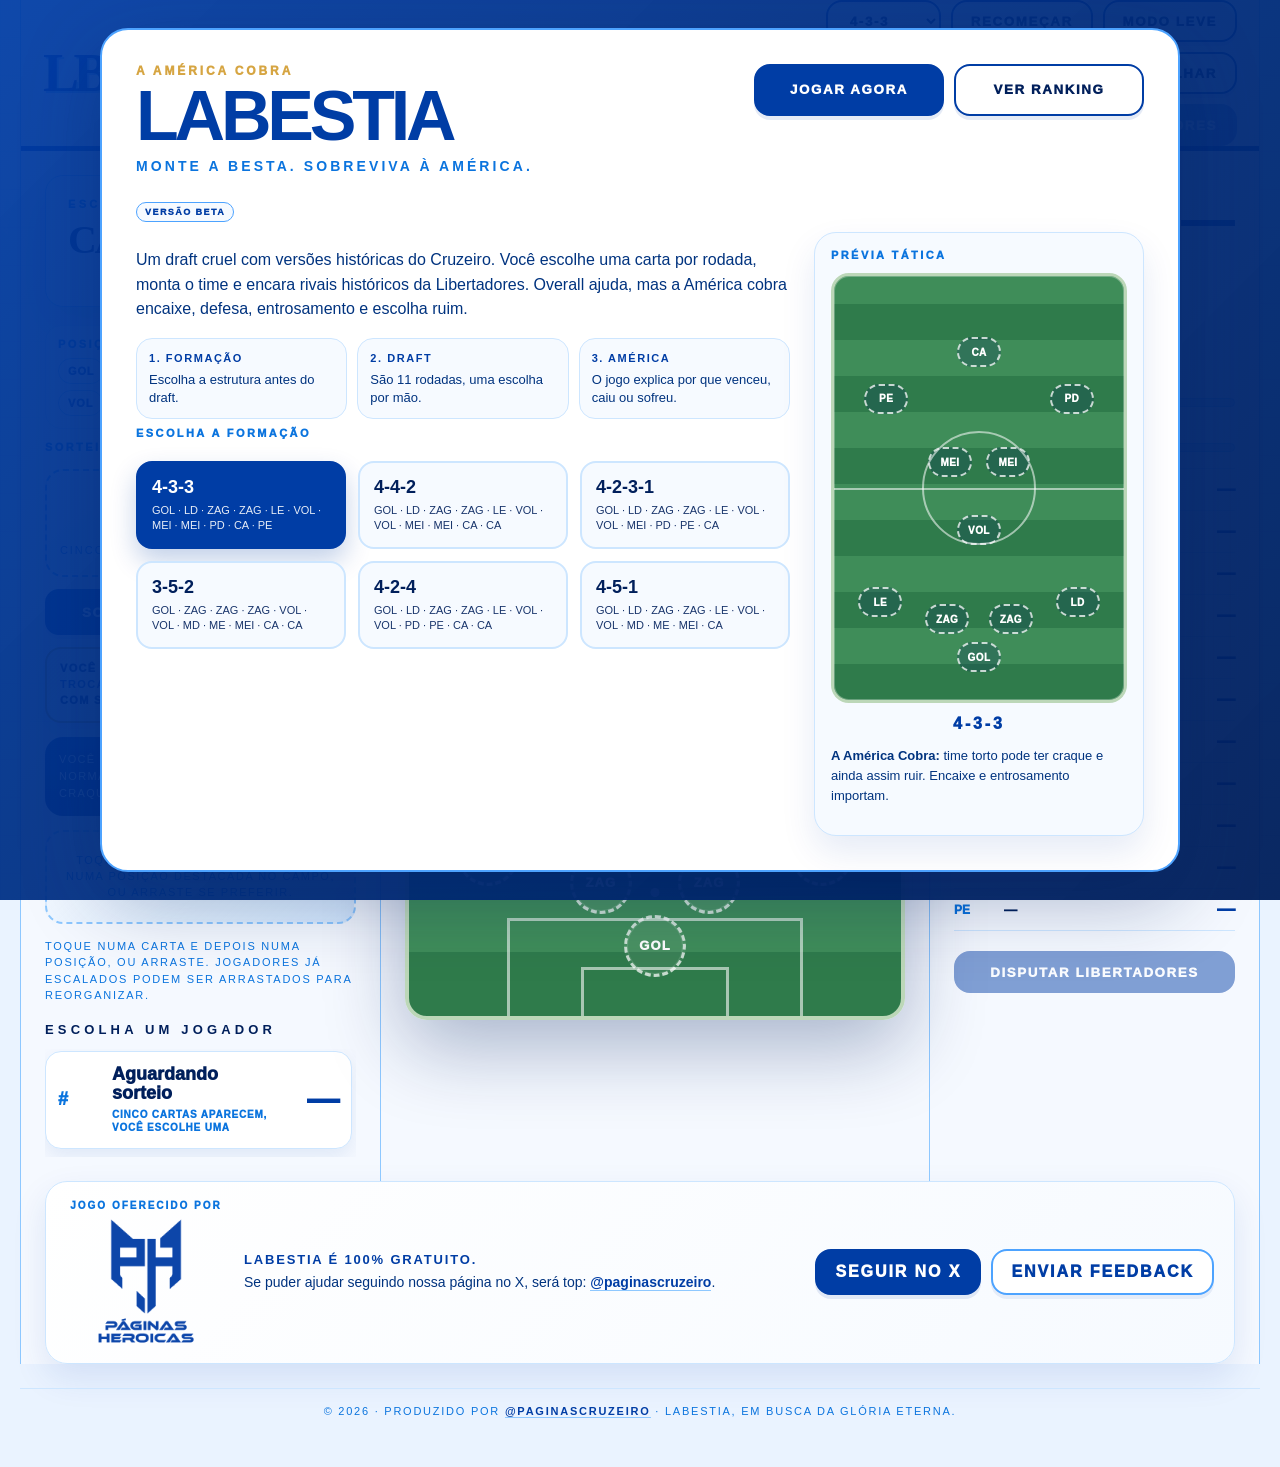
==== commit a1403c72: "Add files via upload" ====
--- a/index.html
+++ b/index.html
@@ -26,7 +26,7 @@
   <header class="topbar">
     <div class="brand"><div class="mark">LB</div><div><div class="word">La<br>Bestia</div><div class="tag">EM BUSCA DA GLÓRIA ETERNA <span class="beta-badge">Versão Beta</span></div></div></div>
     <div class="center-status" id="statusText">Draft de risco · cada escolha tem preço</div>
-    <div class="top-actions"><select id="formationSelect" onchange="setFormation(this.value)"></select><button onclick="resetGame()">Recomeçar</button><button id="liteBtn" onclick="toggleLiteMode()">Modo leve</button><button onclick="shareGame()">Compartilhar</button><button class="btn-primary" id="streamBtn" onclick="openTournament()" disabled>Libertadores</button></div>
+    <div class="top-actions"><select id="formationSelect" onchange="setFormation(this.value)"></select><button id="continueBtn" onclick="continueSavedCampaign()" style="display:none">Continuar</button><button onclick="resetGame()">Recomeçar</button><button id="liteBtn" onclick="toggleLiteMode()">Modo leve</button><button onclick="openRanking()">Ranking</button><button onclick="shareGame()">Compartilhar</button><button class="btn-primary" id="streamBtn" onclick="openTournament()" disabled>Libertadores</button></div>
   </header>
   <main class="layout">
     <aside class="left">
@@ -51,8 +51,8 @@
   </section>
 </div>
 <footer class="site-footer">© 2026 · Produzido por <a href="https://x.com/paginascruzeiro" target="_blank" rel="noopener">@paginascruzeiro</a> · LaBestia, em busca da Glória Eterna.</footer>
-<div class="start-overlay" id="startOverlay"><div class="start-panel"><div class="start-head"><div><h1>LaBestia</h1><h2>Em Busca da Glória Eterna</h2><span class="beta-badge">Versão Beta</span></div><button class="btn-primary" onclick="startGame()">Montar a Besta</button></div><div class="start-content"><div><p>Agora a montagem é um draft de risco. Em cada rodada aparecem cinco versões históricas do Cruzeiro. Você escolhe apenas uma, coloca no campo e perde as outras. Pegar Ronaldo pode custar Dida. Pegar Alex pode deixar a lateral sem solução. A América cobra escolhas ruins.</p><div class="start-rules"><div class="start-rule"><b>1. Capitão</b>Escolha um líder 90+ para começar.</div><div class="start-rule"><b>2. Draft</b>São 11 rodadas, uma escolha por mão.</div><div class="start-rule"><b>3. Glória</b>Monte a Besta. A América cobra talento, encaixe e equilíbrio.</div></div><div class="micro">Escolha a formação</div><div class="formation-grid" id="startFormations"></div></div><div class="formation-preview-card"><div class="micro">Prévia tática</div><div id="formationPreview"></div><p class="small">A prévia muda ao clicar na formação. No draft, talento sem encaixe também cobra o seu preço.</p></div></div></div></div>
+<div class="start-overlay" id="startOverlay"><div class="start-panel"><div class="start-head"><div><div class="start-kicker">A América Cobra</div><h1>LaBestia</h1><h2>Monte a Besta. Sobreviva à América.</h2><span class="beta-badge">Versão Beta</span></div><div class="home-actions"><button class="btn-primary" onclick="startGame()">Jogar agora</button><button id="homeContinueBtn" onclick="continueSavedCampaign()" style="display:none">Continuar campanha</button><button onclick="openRanking()">Ver ranking</button></div></div><div class="start-content"><div><p>Um draft cruel com versões históricas do Cruzeiro. Você escolhe uma carta por rodada, monta o time e encara rivais históricos da Libertadores. Overall ajuda, mas a América cobra encaixe, defesa, entrosamento e escolha ruim.</p><div class="start-rules"><div class="start-rule"><b>1. Formação</b>Escolha a estrutura antes do draft.</div><div class="start-rule"><b>2. Draft</b>São 11 rodadas, uma escolha por mão.</div><div class="start-rule"><b>3. América</b>O jogo explica por que venceu, caiu ou sofreu.</div></div><div class="micro">Escolha a formação</div><div class="formation-grid" id="startFormations"></div></div><div class="formation-preview-card"><div class="micro">Prévia tática</div><div id="formationPreview"></div><p class="small"><b>A América Cobra:</b> time torto pode ter craque e ainda assim ruir. Encaixe e entrosamento importam.</p></div></div></div></div>
 <div class="modal" id="tournamentModal"><div class="modal-card"><div class="modal-head"><div><h2>Libertadores</h2><p id="modalSub">Escolha o modo da campanha</p></div><button onclick="closeTournament()">Fechar</button></div><div id="tournamentContent"></div></div></div><div class="toast" id="toast"></div>
 <script src="assets/labestia.js"></script>
 </body>
-</html>
+</html>
--- a/assets/labestia.css
+++ b/assets/labestia.css
@@ -0,0 +1,285 @@
+
+:root{
+  --blue990:#001744;
+  --blue960:#001F5B;
+  --blue900:#00337F;
+  --blue850:#003DA5;
+  --blue780:#0057C2;
+  --blue700:#0B74DE;
+  --blue520:#4DA3FF;
+  --blue340:#8EC8FF;
+  --blue190:#CDE6FF;
+  --blue120:#EAF3FF;
+  --blue070:#F6FAFF;
+  --white:#FFFFFF;
+  --gold:#D6A542;
+  --gold2:#F0CC6B;
+  --warn:#D94A3A;
+  --good:#0B74DE;
+  --shadow:0 18px 46px rgba(0,31,91,.18);
+  --shadow2:0 26px 80px rgba(0,31,91,.32);
+  --mono:"Arial Narrow","Roboto Condensed","Oswald",Arial,sans-serif;
+  --sans:Inter,Arial,sans-serif;
+}
+*{box-sizing:border-box}
+html,body{margin:0;min-height:100%;background:var(--blue120);color:var(--blue960);font-family:var(--sans)}
+body:before{content:"";position:fixed;inset:0;pointer-events:none;background:radial-gradient(circle at 18% 0%,rgba(255,255,255,.90),transparent 34%),linear-gradient(90deg,rgba(0,61,165,.075) 1px,transparent 1px),linear-gradient(0deg,rgba(0,61,165,.055) 1px,transparent 1px);background-size:auto,38px 38px,38px 38px;opacity:.98}
+button,select{font-family:var(--mono);font-weight:1000;letter-spacing:.12em;text-transform:uppercase;color:var(--blue960);background:var(--white);border:2px solid var(--blue850);border-radius:16px;min-height:42px;padding:0 18px;cursor:pointer;box-shadow:0 4px 0 rgba(0,61,165,.10)}
+button:hover,select:hover{transform:translateY(-1px);box-shadow:0 7px 0 rgba(0,61,165,.12)}
+button:disabled{opacity:.48;cursor:not-allowed;transform:none;box-shadow:none}.btn-primary{background:var(--blue850);color:var(--white);border-color:var(--blue850)}.btn-soft{background:var(--blue190);color:var(--blue900);border-color:var(--blue520)}.btn-gold{background:linear-gradient(180deg,var(--gold2),var(--gold));border-color:var(--gold);color:var(--blue960)}
+.app{width:min(1240px,calc(100vw - 28px));margin:0 auto;position:relative;z-index:1;background:rgba(255,255,255,.50);border-left:1px solid var(--blue340);border-right:1px solid var(--blue340)}
+.topbar{min-height:116px;display:grid;grid-template-columns:320px 1fr 420px;align-items:center;border-bottom:5px solid var(--blue850);gap:16px;padding:0 22px;background:linear-gradient(180deg,rgba(255,255,255,.72),rgba(234,243,255,.66))}
+.brand{display:flex;align-items:center;gap:16px}.brand .mark{font-family:Georgia,serif;font-size:54px;font-weight:900;letter-spacing:-.1em;color:var(--blue850);text-shadow:2px 2px 0 var(--blue340)}.brand .word{font-family:var(--mono);font-size:32px;line-height:.82;font-weight:1000;letter-spacing:-.07em;text-transform:uppercase;color:var(--blue960)}.brand .tag{font-family:var(--mono);font-size:10px;letter-spacing:.28em;margin-top:9px;color:var(--blue700);white-space:nowrap}.center-status{text-align:center;font-family:var(--mono);letter-spacing:.26em;font-size:12px;font-weight:1000;color:var(--blue900);text-transform:uppercase;line-height:1.6}.top-actions{display:flex;gap:10px;justify-content:flex-end;align-items:center;flex-wrap:wrap}.top-actions select{min-width:112px;background:var(--blue070)}
+.layout{display:grid;grid-template-columns:360px minmax(520px,1fr) 330px;min-height:760px}.left,.right{padding:24px;border-right:1px solid var(--blue340)}.right{border-right:0;border-left:1px solid var(--blue340)}.pitch-wrap{padding:24px;display:flex;align-items:stretch}.draw-card{background:var(--white);min-height:132px;padding:22px;margin-bottom:18px;border:1px solid var(--blue340);border-radius:18px;box-shadow:var(--shadow)}.draw-card .label{font-family:var(--mono);font-size:11px;letter-spacing:.30em;color:var(--blue700);font-weight:1000;text-transform:uppercase}.draw-title{display:flex;align-items:flex-end;gap:12px;margin-top:12px}.country{font-family:Georgia,serif;font-size:40px;line-height:.9;font-weight:900;letter-spacing:-.06em;color:var(--blue960)}.cup{font-family:var(--mono);font-size:22px;line-height:1;font-weight:1000;color:var(--blue850);letter-spacing:.06em;text-transform:uppercase}.micro{font-family:var(--mono);font-size:11px;letter-spacing:.22em;color:var(--blue700);font-weight:1000;text-transform:uppercase}.small{font-size:13px;color:var(--blue900);line-height:1.55}.hint{font-family:var(--mono);font-size:11px;letter-spacing:.16em;color:var(--blue700);line-height:1.5;text-transform:uppercase;margin:14px 0}.btn-row{display:flex;gap:10px;flex-wrap:wrap}.btn-row button{border-radius:14px;min-height:46px;flex:1;padding:0 12px}.roll-strip{height:108px;border:2px dashed var(--blue520);border-radius:18px;background:linear-gradient(135deg,var(--blue070),var(--blue190));display:grid;place-items:center;margin:16px 0 12px;overflow:hidden;position:relative;box-shadow:inset 0 0 0 1px rgba(255,255,255,.82)}.roll-strip:after{content:"";position:absolute;inset:0;background:linear-gradient(90deg,transparent,rgba(255,255,255,.86),transparent);transform:translateX(-120%)}.rolling:after{animation:scan .72s linear infinite}@keyframes scan{to{transform:translateX(120%)}}.roll-main{font-family:var(--mono);font-size:42px;font-weight:1000;letter-spacing:-.04em;text-transform:uppercase;color:var(--blue960);max-width:305px;white-space:nowrap;overflow:hidden;text-overflow:ellipsis;text-align:center}.roll-sub{font-family:var(--mono);font-size:11px;color:var(--blue700);letter-spacing:.18em;text-transform:uppercase;text-align:center;margin-top:6px;max-width:310px;line-height:1.3}.need-box{background:var(--blue070);border:1px solid var(--blue190);border-radius:16px;padding:12px;margin:12px 0}.need-tags{display:flex;flex-wrap:wrap;gap:6px;margin-top:8px}.need-tags span{font-family:var(--mono);font-size:11px;font-weight:1000;letter-spacing:.08em;background:var(--white);border:1px solid var(--blue340);border-radius:999px;padding:6px 9px;color:var(--blue850)}.need-tags span.done{background:var(--blue850);color:var(--white);border-color:var(--blue850)}
+.left h3,.right h3{font-family:var(--mono);letter-spacing:.32em;text-transform:uppercase;font-size:13px;margin:18px 0 12px;color:var(--blue960)}.option-list{display:grid;gap:10px;max-height:390px;overflow:auto;padding:2px 4px 8px 0}.player-option{display:grid;grid-template-columns:44px minmax(0,1fr) 54px;gap:10px;align-items:center;background:var(--white);border:1px solid var(--blue190);border-radius:16px;padding:13px 12px;cursor:pointer;box-shadow:0 8px 20px rgba(0,61,165,.09);min-height:86px;position:relative}.player-option:hover,.player-option.selected{border-color:var(--blue850);box-shadow:0 12px 28px rgba(0,61,165,.18);transform:translateY(-1px)}.player-option.legend{background:linear-gradient(180deg,var(--white),rgba(240,204,107,.30));border-color:var(--gold)}.player-option.craque{background:linear-gradient(180deg,var(--white),var(--blue070));border-color:var(--blue520)}.player-option.weak{opacity:.96}.player-option .num{font-family:var(--mono);font-size:18px;font-weight:1000;color:var(--blue700)}.player-option .name{font-family:var(--mono);font-size:18px;font-weight:1000;line-height:1.05;color:var(--blue960);overflow-wrap:anywhere}.player-option .meta{font-family:var(--mono);font-size:10px;line-height:1.35;color:var(--blue700);font-weight:1000;text-transform:uppercase;letter-spacing:.08em;margin-top:5px}.player-option .tagline2{display:inline-block;margin-top:6px;border:1px solid var(--blue340);border-radius:999px;padding:4px 7px;background:var(--blue070);color:var(--blue850);font-size:10px;letter-spacing:.08em;font-family:var(--mono);font-weight:1000;text-transform:uppercase}.player-option .ovr{font-family:var(--mono);font-size:32px;font-weight:1000;color:var(--blue850);text-align:right}.player-option .ovr small{display:block;font-size:9px;color:var(--blue700);letter-spacing:.08em}.draft-note{background:linear-gradient(180deg,var(--blue850),var(--blue900));color:var(--white);border-radius:18px;padding:14px;margin:14px 0;font-family:var(--mono);text-transform:uppercase;letter-spacing:.12em;font-size:11px;line-height:1.55}.draft-note b{color:var(--gold2)}
+.pitch{position:relative;width:100%;min-height:708px;max-height:760px;background:repeating-linear-gradient(0deg,#2f7b4b 0,#2f7b4b 64px,#3f8d59 64px,#3f8d59 128px);border:4px solid #bcd7b8;border-radius:22px;overflow:hidden;box-shadow:var(--shadow2);margin:auto}.pitch:before{content:"";position:absolute;inset:0;background:radial-gradient(circle at center,rgba(255,255,255,.10),transparent 38%)}.half,.box,.smallbox,.circle,.spot{position:absolute;border-color:rgba(255,255,255,.58)}.half{left:0;right:0;top:50%;border-top:3px solid rgba(255,255,255,.58)}.circle{width:154px;height:154px;border:3px solid rgba(255,255,255,.58);border-radius:50%;left:50%;top:50%;transform:translate(-50%,-50%)}.box{left:20%;width:60%;height:14%;border:3px solid rgba(255,255,255,.58)}.box.top{top:0;border-top:0}.box.bottom{bottom:0;border-bottom:0}.smallbox{left:35%;width:30%;height:7%;border:3px solid rgba(255,255,255,.58)}.smallbox.top{top:0;border-top:0}.smallbox.bottom{bottom:0;border-bottom:0}.spot{width:9px;height:9px;border-radius:50%;background:rgba(255,255,255,.70);border:0;left:50%;transform:translateX(-50%)}.spot.top{top:17%}.spot.center{top:50%}.spot.bottom{bottom:17%}.slot{position:absolute;transform:translate(-50%,-50%);width:104px;min-height:58px;border:3px dashed rgba(255,255,255,.72);border-radius:22px;display:grid;place-items:center;text-align:center;color:var(--white);font-family:var(--mono);font-size:13px;font-weight:1000;letter-spacing:.08em;text-transform:uppercase;background:rgba(0,31,91,.16);padding:7px;transition:.12s ease;z-index:4}.slot.open:hover,.slot.drop-ok{border-color:var(--gold2);background:rgba(240,204,107,.34);transform:translate(-50%,-50%) scale(1.04)}.slot.selected-move{border-color:var(--gold2);box-shadow:0 0 0 4px rgba(240,204,107,.30)}.slot.filled{border-style:solid;background:rgba(255,255,255,.96);color:var(--blue960);box-shadow:0 10px 25px rgba(0,31,91,.25);min-height:78px;cursor:grab}.slot.badfit{border-color:var(--warn)}.slot .slot-pos{font-size:10px;color:var(--blue700);letter-spacing:.18em}.slot .slot-name{font-size:15px;line-height:1.05;max-width:92px;overflow:hidden;text-overflow:ellipsis;white-space:nowrap}.slot .slot-allpos{font-size:9px;color:var(--blue700);letter-spacing:.08em;margin-top:2px;white-space:nowrap;overflow:hidden;text-overflow:ellipsis;max-width:92px}.slot .slot-ovr{font-size:24px;line-height:1;color:var(--blue850)}.slot .slot-penalty{font-size:9px;color:var(--warn);letter-spacing:.05em}.right .dash{height:6px;width:54px;background:var(--blue850);margin-left:auto;margin-bottom:26px}.tabs{display:flex;gap:8px;margin-bottom:18px}.tab{font-family:var(--mono);font-weight:1000;letter-spacing:.16em;text-transform:uppercase;font-size:11px;color:var(--blue960);display:flex;align-items:center;gap:7px}.tab:before{content:"";width:24px;height:3px;background:var(--blue850);display:block}.tab.def:before{background:var(--blue520)}.big-score{font-family:var(--mono);font-size:54px;line-height:1;font-weight:1000;color:var(--blue850);text-align:center;margin:10px 0 20px}.meter{height:9px;background:var(--blue190);border:1px solid var(--blue340);border-radius:999px;margin:8px 0 16px;overflow:hidden}.meter span{display:block;height:100%;width:0;background:var(--blue850);transition:.25s ease}.meter.def span{background:var(--blue520)}.box-list{margin-top:14px;border-top:1px solid var(--blue190)}.box-row{display:grid;grid-template-columns:42px minmax(0,1fr) 44px;gap:8px;align-items:center;border-bottom:1px solid var(--blue190);min-height:42px;font-family:var(--mono);font-weight:1000;color:var(--blue960)}.box-row .pos{font-size:12px;color:var(--blue700)}.box-row .name{font-size:13px;overflow:hidden;text-overflow:ellipsis;white-space:nowrap}.box-row .name .allpos{display:block;font-size:9px;color:var(--blue700);letter-spacing:.08em;line-height:1.1;overflow:hidden;text-overflow:ellipsis}.box-row .ovr{text-align:right;font-size:18px;color:var(--blue850)}.summary-actions{margin-top:20px}.summary-actions button{width:100%}.shape-warning{border:1px solid var(--warn);background:rgba(217,74,58,.08);border-radius:14px;padding:10px;color:var(--blue960);font-size:12px;line-height:1.45;margin-top:14px}
+.start-overlay{position:fixed;inset:0;background:linear-gradient(135deg,rgba(0,61,165,.94),rgba(0,31,91,.96));display:grid;place-items:center;z-index:30;padding:24px}.start-panel{width:min(1080px,100%);background:var(--white);border:2px solid var(--blue520);border-radius:28px;padding:34px;box-shadow:var(--shadow2)}.start-panel h1{font-family:var(--mono);font-size:70px;line-height:.86;letter-spacing:-.06em;text-transform:uppercase;margin:0;color:var(--blue850)}.start-panel h2{font-family:var(--mono);letter-spacing:.22em;text-transform:uppercase;font-size:14px;color:var(--blue700);margin:12px 0 18px}.start-panel p{color:var(--blue900);line-height:1.55}.formation-grid{display:grid;grid-template-columns:repeat(3,1fr);gap:12px;margin:22px 0}.formation-card{background:var(--blue070);border:2px solid var(--blue190);border-radius:16px;padding:14px;cursor:pointer}.formation-card.active{background:var(--blue850);border-color:var(--blue850);color:var(--white);box-shadow:0 12px 26px rgba(0,61,165,.24)}.formation-card b{font-family:var(--mono);font-size:18px}.formation-card span{display:block;margin-top:5px;font-size:11px;line-height:1.35;color:inherit;opacity:.9}.modal{position:fixed;inset:0;background:rgba(0,31,91,.76);display:none;z-index:40;padding:24px;overflow:auto}.modal.open{display:block}.modal-card{width:min(1100px,100%);margin:0 auto;background:var(--blue070);border:2px solid var(--blue520);border-radius:24px;box-shadow:var(--shadow2);overflow:hidden}.modal-head{display:flex;align-items:center;justify-content:space-between;gap:14px;padding:22px 26px;border-bottom:4px solid var(--blue850);background:var(--white)}.modal-head h2{font-family:var(--mono);font-size:34px;text-transform:uppercase;letter-spacing:.05em;margin:0;color:var(--blue850)}.modal-head p{margin:4px 0 0;color:var(--blue700);font-family:var(--mono);letter-spacing:.12em;text-transform:uppercase;font-size:11px}#tournamentContent{padding:24px}.mode-choice{display:grid;grid-template-columns:repeat(2,minmax(0,1fr));gap:18px}.mode-card{background:var(--white);border:2px solid var(--blue190);border-radius:20px;padding:20px;min-height:270px;box-shadow:0 14px 34px rgba(0,61,165,.11);display:flex;flex-direction:column;justify-content:space-between}.mode-card:hover{border-color:var(--blue850);transform:translateY(-2px);transition:.15s ease}.mode-card h3{font-family:var(--mono);font-size:30px;letter-spacing:-.02em;text-transform:uppercase;margin:0 0 10px;color:var(--blue850)}.mode-card p,.mode-card li{color:var(--blue900);line-height:1.52}.mode-card .tagline{font-family:var(--mono);font-size:11px;letter-spacing:.18em;text-transform:uppercase;color:var(--blue700);font-weight:1000;margin-bottom:8px}.campaign{display:grid;grid-template-columns:1fr 1fr;gap:18px}.panel{background:var(--white);border:1px solid var(--blue190);border-radius:20px;padding:18px;box-shadow:0 12px 28px rgba(0,61,165,.10)}.panel h3{font-family:var(--mono);font-size:18px;letter-spacing:.15em;text-transform:uppercase;margin:0 0 14px;color:var(--blue850)}.phase{font-family:var(--mono);letter-spacing:.16em;text-transform:uppercase;font-weight:1000;color:var(--blue700);font-size:12px;margin:12px 0}.next-card{background:linear-gradient(135deg,var(--blue850),var(--blue900));color:var(--white);border-radius:18px;padding:18px;margin-bottom:14px}.versus{font-family:var(--mono);font-size:26px;font-weight:1000;text-transform:uppercase;letter-spacing:.02em;line-height:1.1}.meta{font-family:var(--mono);font-size:11px;letter-spacing:.14em;text-transform:uppercase;color:var(--blue190);margin-top:8px}.mini-cards{display:grid;grid-template-columns:repeat(3,1fr);gap:10px;margin:12px 0}.mini-card{background:var(--blue070);border:1px solid var(--blue190);border-radius:14px;padding:12px;text-align:center}.mini-card b{font-family:var(--mono);font-size:24px;color:var(--blue850)}.toolbar{display:flex;gap:10px;flex-wrap:wrap;margin-top:14px}.toolbar button{flex:1}.table{width:100%;border-collapse:collapse;font-family:var(--mono);font-weight:1000}.table th,.table td{border-bottom:1px solid var(--blue190);padding:8px 6px;text-align:left;color:var(--blue960)}.table th{font-size:10px;letter-spacing:.14em;color:var(--blue700);text-transform:uppercase}.history{max-height:330px;overflow:auto}.history-item{border-bottom:1px solid var(--blue190);padding:9px 0;color:var(--blue900);font-size:13px;line-height:1.4}.live-score{display:grid;grid-template-columns:1fr auto 1fr;gap:16px;align-items:center;background:var(--white);border:1px solid var(--blue190);border-radius:22px;padding:18px;margin-bottom:16px}.live-team{font-family:var(--mono);font-size:20px;font-weight:1000;text-transform:uppercase;color:var(--blue960)}.live-team.away{text-align:right}.scoreline{font-family:var(--mono);font-size:58px;line-height:1;font-weight:1000;color:var(--blue850);white-space:nowrap}.minute{font-family:var(--mono);letter-spacing:.2em;text-transform:uppercase;color:var(--blue700);font-weight:1000;text-align:center}.progress{height:10px;background:var(--blue190);border-radius:999px;overflow:hidden;margin:12px 0}.progress span{display:block;height:100%;background:var(--blue850);width:0}.event-log{background:var(--blue070);border:1px solid var(--blue190);border-radius:18px;padding:14px;max-height:360px;overflow:auto}.event{padding:8px 0;border-bottom:1px solid var(--blue190);color:var(--blue900);line-height:1.4}.event.goal{font-weight:800;color:var(--blue850)}.event .scorer{font-family:var(--mono);font-weight:1000;color:var(--blue960)}.tactic-grid{display:grid;grid-template-columns:repeat(4,1fr);gap:10px}.tactic-grid button{min-height:70px;white-space:normal;line-height:1.25}.final-banner{font-family:var(--mono);font-size:34px;letter-spacing:.04em;text-transform:uppercase;color:var(--white);background:linear-gradient(135deg,var(--blue850),var(--blue900));border-radius:22px;padding:24px;margin-bottom:18px;text-align:center}.toast{position:fixed;bottom:22px;left:50%;transform:translateX(-50%);background:var(--blue850);color:var(--white);font-family:var(--mono);letter-spacing:.12em;text-transform:uppercase;font-weight:1000;border-radius:999px;padding:12px 18px;box-shadow:var(--shadow2);display:none;z-index:60;max-width:min(780px,calc(100vw - 30px));text-align:center}
+
+.start-head{display:flex;align-items:flex-start;justify-content:space-between;gap:18px;margin-bottom:10px}.start-head button{min-width:190px;min-height:54px}.start-content{display:grid;grid-template-columns:minmax(0,1fr) 330px;gap:24px;align-items:start}.formation-preview-card{background:var(--blue070);border:1px solid var(--blue190);border-radius:22px;padding:16px;box-shadow:0 16px 34px rgba(0,61,165,.10)}.preview-pitch{position:relative;height:430px;margin-top:12px;border:3px solid #bcd7b8;border-radius:18px;background:repeating-linear-gradient(0deg,#2f7b4b 0,#2f7b4b 36px,#3f8d59 36px,#3f8d59 72px);overflow:hidden;box-shadow:inset 0 0 0 1px rgba(255,255,255,.28)}.preview-pitch:before{content:"";position:absolute;left:0;right:0;top:50%;border-top:2px solid rgba(255,255,255,.55)}.preview-pitch:after{content:"";position:absolute;width:110px;height:110px;border:2px solid rgba(255,255,255,.55);border-radius:50%;left:50%;top:50%;transform:translate(-50%,-50%)}.preview-slot{position:absolute;transform:translate(-50%,-50%);width:44px;height:30px;border:2px dashed rgba(255,255,255,.75);border-radius:999px;display:grid;place-items:center;color:var(--white);font-family:var(--mono);font-size:10px;font-weight:1000;letter-spacing:.04em;background:rgba(0,31,91,.22)}.preview-title{font-family:var(--mono);font-weight:1000;text-transform:uppercase;letter-spacing:.18em;color:var(--blue850);margin-top:12px;text-align:center}.selected-tray{min-height:94px;margin:14px 0;border:2px dashed var(--blue340);border-radius:18px;background:linear-gradient(135deg,var(--blue070),rgba(205,230,255,.82));display:grid;place-items:center;padding:12px;transition:.15s ease}.selected-tray.ready{border-color:var(--gold);background:linear-gradient(135deg,rgba(240,204,107,.30),var(--blue070));box-shadow:0 12px 26px rgba(0,61,165,.12)}.tray-empty{font-family:var(--mono);font-size:11px;letter-spacing:.14em;text-transform:uppercase;color:var(--blue700);text-align:center;line-height:1.45}.tray-card{width:100%;display:grid;grid-template-columns:minmax(0,1fr) 54px;gap:10px;align-items:center;background:var(--white);border:1px solid var(--blue520);border-radius:16px;padding:12px;cursor:grab;box-shadow:0 10px 24px rgba(0,61,165,.14)}.tray-card b{font-family:var(--mono);font-size:19px;line-height:1.05;color:var(--blue960);display:block;white-space:nowrap;overflow:hidden;text-overflow:ellipsis}.tray-card span{font-family:var(--mono);font-size:10px;letter-spacing:.08em;text-transform:uppercase;color:var(--blue700);font-weight:1000}.tray-card .tray-ovr{font-family:var(--mono);font-size:31px;color:var(--blue850);font-weight:1000;text-align:right}.slot.can-drop{border-color:var(--gold2);box-shadow:0 0 0 4px rgba(240,204,107,.20)}.slot.drop-bad{border-color:var(--warn);box-shadow:0 0 0 4px rgba(217,74,58,.18)}.slot .slot-open-pos{font-size:13px}.slot.filled{min-height:62px}.slot.badfit{border-color:var(--warn);color:var(--warn)}.slot.badfit .slot-ovr{color:var(--warn)}.slot .slot-name{font-size:15px;line-height:1.05;max-width:92px;overflow:hidden;text-overflow:ellipsis;white-space:nowrap}.slot .slot-ovr{font-size:26px;line-height:1;color:var(--blue850)}.result-hero{display:grid;grid-template-columns:120px minmax(0,1fr);gap:18px;align-items:center;background:var(--white);border:1px solid var(--blue190);border-radius:24px;padding:20px;margin-bottom:18px;box-shadow:0 16px 36px rgba(0,61,165,.10)}.result-hero .emoji{font-size:78px;line-height:1;text-align:center}.result-hero h3{font-family:var(--mono);font-size:28px;letter-spacing:.04em;text-transform:uppercase;color:var(--blue850);margin:0 0 8px}.result-hero p{margin:0;color:var(--blue900);line-height:1.45}.result-hero.heartbreak{border-color:rgba(217,74,58,.34);background:linear-gradient(135deg,var(--white),rgba(217,74,58,.07))}.result-hero.heartbreak h3{color:var(--warn)}
+
+@media(max-width:1120px){.app{width:100%;border:0}.topbar{grid-template-columns:1fr;justify-items:center;padding:18px}.top-actions{justify-content:center}.layout{grid-template-columns:1fr}.pitch-wrap{padding:16px}.pitch{min-height:650px}.left,.right{border:0;border-bottom:1px solid var(--blue340)}.campaign,.mode-choice,.start-content{grid-template-columns:1fr}.formation-grid{grid-template-columns:repeat(2,1fr)}.formation-preview-card{display:none}}
+@media(max-width:640px){.brand .mark{font-size:46px}.brand .word{font-size:28px}.start-panel{padding:24px}.start-panel h1{font-size:52px}.start-head{display:block}.start-head button{width:100%;margin-top:18px}.formation-grid{grid-template-columns:1fr}.pitch{min-height:610px}.slot{width:72px;min-height:46px}.slot .slot-name{font-size:11px;max-width:60px}.live-score{grid-template-columns:1fr;text-align:center}.live-team.away{text-align:center}.tactic-grid{grid-template-columns:1fr 1fr}.left,.right{padding:18px}}
+
+/* --- Ajustes v3: campo mais limpo, encaixe destacado e animações --- */
+.slot{width:76px;min-height:48px;border-radius:999px;padding:4px 5px;line-height:1;}
+.slot.open{width:62px;height:62px;min-height:62px;border-radius:50%;background:rgba(255,255,255,.06);box-shadow:inset 0 0 0 1px rgba(255,255,255,.12)}
+.slot.open .slot-open-pos{font-size:13px;color:var(--white);letter-spacing:.08em;line-height:1}
+.slot.open .fit-adjusted{display:block;margin-top:4px;font-size:8px;letter-spacing:.06em;color:var(--white);opacity:.92;line-height:1.1}
+.slot.open.can-drop{border-style:solid;border-color:var(--gold2);background:rgba(240,204,107,.26);box-shadow:0 0 0 4px rgba(240,204,107,.16),inset 0 0 0 1px rgba(255,255,255,.18)}
+.slot.open.can-drop .slot-open-pos,.slot.open.can-drop .fit-adjusted{color:var(--white)}
+.slot.open.drop-bad{border-style:dashed;border-color:rgba(217,74,58,.85);background:rgba(255,255,255,.10);opacity:.58;filter:saturate(.70)}
+.slot.open.drop-bad .slot-open-pos{color:var(--white)}
+.slot.open.drop-bad .fit-adjusted{color:#FFD9D4;opacity:1}
+.slot.filled{width:78px;min-height:54px;border-radius:18px;padding:6px 5px;}
+.slot.filled:hover{transform:translate(-50%,-50%) scale(1.03)}
+.slot .slot-name{font-size:12px;line-height:1;max-width:66px;}
+.slot .slot-ovr{font-size:22px;line-height:.95;margin-top:2px;}
+.slot.badfit{border-color:var(--warn);background:rgba(255,255,255,.98);box-shadow:0 10px 26px rgba(217,74,58,.18)}
+.slot.badfit .slot-name,.slot.badfit .slot-ovr{color:var(--warn)}
+.slot.selected-move{box-shadow:0 0 0 5px rgba(240,204,107,.25),0 12px 28px rgba(0,31,91,.22)}
+.result-scene{position:relative;min-height:220px;display:grid;place-items:center;border-radius:22px;overflow:hidden;background:linear-gradient(135deg,var(--blue850),var(--blue700));margin-bottom:16px;border:1px solid var(--blue520)}
+.result-scene:before{content:"";position:absolute;inset:-20%;background:radial-gradient(circle at 50% 40%,rgba(255,255,255,.35),transparent 22%),linear-gradient(90deg,rgba(255,255,255,.11) 1px,transparent 1px),linear-gradient(0deg,rgba(255,255,255,.10) 1px,transparent 1px);background-size:auto,28px 28px,28px 28px;animation:sceneDrift 7s linear infinite;opacity:.72}
+@keyframes sceneDrift{to{transform:translate(28px,28px)}}
+.trophy-anim{position:relative;width:112px;height:142px;animation:trophyRise 1.2s cubic-bezier(.2,1.3,.2,1) both;filter:drop-shadow(0 18px 16px rgba(0,31,91,.34))}
+.trophy-anim:before{content:"";position:absolute;left:31px;top:18px;width:50px;height:70px;background:linear-gradient(180deg,var(--gold2),var(--gold));border-radius:0 0 18px 18px;border:4px solid rgba(255,255,255,.50)}
+.trophy-anim:after{content:"";position:absolute;left:45px;top:92px;width:22px;height:34px;background:linear-gradient(180deg,var(--gold2),var(--gold));box-shadow:0 28px 0 16px var(--gold);border-radius:8px}
+.trophy-ear{display:none}
+.trophy-shine{position:absolute;left:40px;top:24px;width:12px;height:56px;background:rgba(255,255,255,.55);border-radius:10px;transform:rotate(14deg)}
+@keyframes trophyRise{0%{transform:translateY(90px) scale(.66);opacity:0}70%{transform:translateY(-8px) scale(1.05);opacity:1}100%{transform:translateY(0) scale(1)}}
+.result-confetti{position:absolute;inset:0;pointer-events:none;background:radial-gradient(circle at 20% 18%,var(--gold2) 0 3px,transparent 4px),radial-gradient(circle at 72% 26%,var(--white) 0 3px,transparent 4px),radial-gradient(circle at 54% 14%,var(--blue190) 0 3px,transparent 4px),radial-gradient(circle at 82% 66%,var(--gold2) 0 3px,transparent 4px),radial-gradient(circle at 32% 78%,var(--white) 0 3px,transparent 4px);animation:confettiFall 1.6s ease-in-out infinite alternate}
+@keyframes confettiFall{to{transform:translateY(16px)}}
+.defeat-anim{position:relative;width:146px;height:166px;animation:defeatShake 1.1s ease-in-out infinite;filter:drop-shadow(0 16px 14px rgba(0,31,91,.25))}
+.defeat-anim .head{position:absolute;left:52px;top:26px;width:42px;height:42px;border-radius:50%;background:var(--blue070);border:4px solid var(--blue340)}
+.defeat-anim .body{position:absolute;left:45px;top:73px;width:56px;height:74px;border-radius:22px 22px 12px 12px;background:var(--blue190);border:4px solid var(--blue340)}
+.defeat-anim .arm{position:absolute;top:24px;width:54px;height:88px;border:9px solid var(--blue070);border-bottom:0;border-radius:50px 50px 0 0}.defeat-anim .arm.left{left:8px;transform:rotate(-35deg)}.defeat-anim .arm.right{right:8px;transform:rotate(35deg)}
+.defeat-anim .tear{position:absolute;left:83px;top:54px;width:7px;height:13px;border-radius:50%;background:var(--blue520);animation:tearDrop 1.2s ease-in infinite}
+@keyframes defeatShake{0%,100%{transform:rotate(-1deg)}50%{transform:rotate(2deg) translateY(2px)}}
+@keyframes tearDrop{0%{opacity:0;transform:translateY(-3px)}35%{opacity:1}100%{opacity:0;transform:translateY(18px)}}
+.match-result-flash{margin:14px 0;padding:12px 14px;border-radius:16px;font-family:var(--mono);letter-spacing:.12em;text-transform:uppercase;font-weight:1000;text-align:center;animation:flashIn .55s ease both}.match-result-flash.win{background:rgba(240,204,107,.34);color:var(--blue960);border:1px solid var(--gold)}.match-result-flash.loss{background:rgba(217,74,58,.10);color:var(--warn);border:1px solid rgba(217,74,58,.35)}.match-result-flash.draw{background:var(--blue190);color:var(--blue900);border:1px solid var(--blue340)}
+@keyframes flashIn{from{opacity:0;transform:translateY(8px) scale(.98)}to{opacity:1;transform:translateY(0) scale(1)}}
+@media(max-width:980px){.slot.filled{width:82px}.slot .slot-name{max-width:70px;font-size:12px}.slot.open{width:66px;height:42px}.slot.open .fit-adjusted{font-size:8px}}
+
+
+/* --- Ajustes v5: draft mais cruel e final mais vivo --- */
+.emoji-burst{position:absolute;inset:0;pointer-events:none;z-index:3}
+.emoji-burst span{position:absolute;font-size:28px;animation:emojiFloat 1.9s ease-in-out infinite;filter:drop-shadow(0 8px 8px rgba(0,31,91,.24))}
+.emoji-burst span:nth-child(1){left:10%;top:18%;animation-delay:.05s}.emoji-burst span:nth-child(2){left:78%;top:14%;animation-delay:.22s}.emoji-burst span:nth-child(3){left:22%;top:70%;animation-delay:.39s}.emoji-burst span:nth-child(4){left:70%;top:72%;animation-delay:.55s}.emoji-burst span:nth-child(5){left:45%;top:10%;animation-delay:.78s}.emoji-burst span:nth-child(6){left:51%;top:80%;animation-delay:.96s}
+.emoji-burst.loss span{animation-name:emojiFall;opacity:.92}.emoji-burst.loss span:nth-child(3){font-size:34px}.emoji-burst.win span:nth-child(1),.emoji-burst.win span:nth-child(5){font-size:34px}
+@keyframes emojiFloat{0%{transform:translateY(24px) scale(.65) rotate(-12deg);opacity:0}35%{opacity:1}100%{transform:translateY(-28px) scale(1.16) rotate(13deg);opacity:.18}}
+@keyframes emojiFall{0%{transform:translateY(-16px) rotate(-8deg);opacity:0}30%{opacity:1}100%{transform:translateY(38px) rotate(14deg);opacity:.25}}
+.scene-caption{position:absolute;bottom:18px;left:50%;transform:translateX(-50%);z-index:4;background:rgba(255,255,255,.93);color:var(--blue850);font-family:var(--mono);font-size:18px;font-weight:1000;letter-spacing:.12em;text-transform:uppercase;border-radius:999px;padding:9px 18px;box-shadow:0 12px 26px rgba(0,31,91,.20);white-space:nowrap}
+.result-scene.loss .scene-caption{color:var(--warn)}
+.result-scene.win{animation:winPulse 1.6s ease-in-out infinite alternate}.result-scene.loss{animation:lossDim 1.35s ease-in-out infinite alternate}
+@keyframes winPulse{to{box-shadow:0 0 0 5px rgba(240,204,107,.22),0 26px 70px rgba(0,61,165,.30)}}
+@keyframes lossDim{to{filter:saturate(.84) brightness(.96)}}
+.trophy-anim{z-index:4}.defeat-anim{z-index:4}
+
+
+/* --- Ajustes v6: assinatura Páginas Heroicas, cenas finais e rodapé profissional --- */
+.field-watermark{position:absolute;left:50%;top:50%;width:min(42%,260px);aspect-ratio:520/669;transform:translate(-50%,-50%);background:url("image-1-30cba195dcf0.png") center/contain no-repeat;opacity:.085;filter:saturate(.8);pointer-events:none;z-index:1}
+.pitch .half,.pitch .circle,.pitch .box,.pitch .smallbox,.pitch .spot{z-index:2}
+.pitch .slot{z-index:4}
+.ph-support{display:grid;grid-template-columns:160px minmax(0,1fr) auto;gap:18px;align-items:center;margin:0 24px 24px;padding:18px 20px;background:linear-gradient(135deg,var(--white),var(--blue070));border:1px solid var(--blue190);border-radius:22px;box-shadow:0 14px 34px rgba(0,61,165,.10)}
+.ph-support-logo{display:grid;gap:6px;place-items:center;text-align:center}
+.ph-support-logo .offer{font-family:var(--mono);font-size:10px;font-weight:1000;letter-spacing:.20em;text-transform:uppercase;color:var(--blue700)}
+.ph-support-logo img{width:112px;max-height:128px;object-fit:contain;opacity:.95}
+.ph-support-copy b{display:block;font-family:var(--mono);letter-spacing:.14em;text-transform:uppercase;color:var(--blue850);font-size:13px;margin-bottom:5px}
+.ph-support-copy p{margin:0;color:var(--blue900);line-height:1.48;font-size:14px}
+.ph-support-copy a,.site-footer a{color:var(--blue850);font-weight:800;text-decoration:none;border-bottom:1px solid var(--blue340)}
+.ph-support-copy a:hover,.site-footer a:hover{color:var(--blue700)}
+.ph-support .follow-btn{min-width:156px;justify-self:end;display:inline-flex;align-items:center;justify-content:center;min-height:46px;padding:0 18px;border:2px solid var(--blue850);border-radius:16px;background:var(--blue850);color:var(--white);font-family:var(--mono);font-weight:1000;letter-spacing:.12em;text-transform:uppercase;text-decoration:none;box-shadow:0 4px 0 rgba(0,61,165,.10)}.ph-support .follow-btn:hover{transform:translateY(-1px);box-shadow:0 7px 0 rgba(0,61,165,.12);color:var(--white)}
+.site-footer{width:min(1240px,calc(100vw - 28px));margin:12px auto 34px;position:relative;z-index:1;text-align:center;font-family:var(--mono);font-size:11px;letter-spacing:.16em;text-transform:uppercase;color:var(--blue700);padding:16px;border-top:1px solid var(--blue190)}
+.victory-anim{position:relative;width:150px;height:164px;z-index:4;animation:victoryJump 1.5s cubic-bezier(.2,1.3,.2,1) infinite;filter:drop-shadow(0 18px 16px rgba(0,31,91,.30))}
+.victory-anim .v-head{position:absolute;left:55px;top:20px;width:42px;height:42px;border-radius:50%;background:var(--blue070);border:4px solid var(--blue190);box-shadow:inset 0 -5px 0 rgba(77,163,255,.24)}
+.victory-anim .v-body{position:absolute;left:48px;top:65px;width:56px;height:76px;border-radius:22px 22px 14px 14px;background:linear-gradient(180deg,var(--blue190),var(--blue340));border:4px solid var(--blue070)}
+.victory-anim .v-arm{position:absolute;top:20px;width:58px;height:76px;border:9px solid var(--blue070);border-bottom:0;border-radius:50px 50px 0 0}
+.victory-anim .v-arm.left{left:4px;transform:rotate(-42deg)}
+.victory-anim .v-arm.right{right:4px;transform:rotate(42deg)}
+.victory-anim .v-star{position:absolute;left:62px;top:104px;font-size:25px;color:var(--gold);animation:starPulse 1.1s ease-in-out infinite alternate}
+@keyframes victoryJump{0%,100%{transform:translateY(0) rotate(-1deg)}50%{transform:translateY(-12px) rotate(1deg)}}
+@keyframes starPulse{to{transform:scale(1.18);opacity:.72}}
+.emoji-burst.win span{font-size:0}
+.emoji-burst.loss span{font-size:34px;animation-name:thumbsFall;opacity:.88;color:var(--warn)}
+@keyframes thumbsFall{0%{transform:translateY(-18px) rotate(-8deg);opacity:0}28%{opacity:1}100%{transform:translateY(42px) rotate(16deg);opacity:.22}}
+@media(max-width:820px){.ph-support{grid-template-columns:1fr;margin:0 16px 20px;text-align:center}.ph-support .follow-btn{justify-self:center;width:100%}.site-footer{width:100%;padding:14px 18px}}
+
+
+
+/* --- Ajustes v7: taça realista, derrota com dislike e easter egg fase de grupos --- */
+.result-scene{min-height:300px;padding:24px;}
+.result-scene.win{background:linear-gradient(135deg,#003DA5,#0B74DE);}
+.result-scene.loss{background:linear-gradient(135deg,#EAF3FF,#CDE6FF);border-color:rgba(217,74,58,.35);}
+.scene-trophy{position:relative;z-index:4;display:grid;place-items:center;animation:trophyRise 1.05s cubic-bezier(.2,1.3,.2,1) both;}
+.scene-trophy img{width:min(210px,46vw);max-height:250px;object-fit:contain;filter:drop-shadow(0 18px 20px rgba(0,31,91,.26));}
+.result-scene.loss .scene-trophy{animation:lossTrophy .95s ease-in-out both;}
+.result-scene.loss .scene-trophy img{filter:drop-shadow(0 15px 18px rgba(0,31,91,.15)) grayscale(.15) opacity(.90);}
+@keyframes lossTrophy{0%{transform:translateY(-8px) rotate(0deg)}35%{transform:translateY(0) rotate(-4deg)}70%{transform:translateY(0) rotate(4deg)}100%{transform:translateY(0) rotate(0deg)}}
+.result-confetti{position:absolute;inset:0;pointer-events:none;background:radial-gradient(circle at 10% 16%,var(--white) 0 4px,transparent 5px),radial-gradient(circle at 22% 68%,var(--blue190) 0 4px,transparent 5px),radial-gradient(circle at 37% 22%,var(--white) 0 3px,transparent 4px),radial-gradient(circle at 55% 78%,var(--blue520) 0 4px,transparent 5px),radial-gradient(circle at 72% 18%,var(--white) 0 4px,transparent 5px),radial-gradient(circle at 88% 66%,var(--blue190) 0 4px,transparent 5px),radial-gradient(circle at 48% 12%,var(--blue520) 0 3px,transparent 4px);animation:confettiFall 1.15s ease-in-out infinite alternate;z-index:2}
+.tri-title{position:absolute;top:18px;left:50%;transform:translateX(-50%);z-index:5;background:rgba(255,255,255,.94);color:var(--blue850);font-family:var(--mono);font-size:30px;font-weight:1000;letter-spacing:.13em;text-transform:uppercase;border-radius:999px;padding:10px 22px;box-shadow:0 14px 30px rgba(0,31,91,.20);white-space:nowrap;animation:triPop 1.1s cubic-bezier(.2,1.25,.2,1) both}
+@keyframes triPop{0%{transform:translateX(-50%) scale(.62);opacity:0}70%{transform:translateX(-50%) scale(1.08);opacity:1}100%{transform:translateX(-50%) scale(1)}}
+.loss-title{position:absolute;top:18px;left:50%;transform:translateX(-50%);z-index:5;background:rgba(255,255,255,.96);color:var(--warn);font-family:var(--mono);font-size:18px;font-weight:1000;letter-spacing:.12em;text-transform:uppercase;border-radius:999px;padding:9px 18px;box-shadow:0 12px 26px rgba(0,31,91,.14);white-space:nowrap}
+.result-scene.win .scene-caption{bottom:16px;color:var(--blue850)}
+.result-scene.loss .scene-caption{bottom:16px;color:var(--warn)}
+.group-easter{margin:14px 0 0;padding:14px 16px;border:2px solid rgba(217,74,58,.38);border-radius:18px;background:linear-gradient(135deg,rgba(217,74,58,.08),var(--white));color:var(--blue960);font-weight:800;line-height:1.45}
+.group-easter b{font-family:var(--mono);letter-spacing:.09em;text-transform:uppercase;color:var(--warn)}
+@media(max-width:640px){.result-scene{min-height:270px}.scene-trophy img{width:150px;max-height:205px}.tri-title{font-size:21px;padding:8px 15px}.loss-title{font-size:13px;padding:8px 12px}}
+
+
+/* --- Ajustes v8: versão beta, Elifoot em breve e pausa antes das oitavas --- */
+.beta-badge{display:inline-flex;align-items:center;justify-content:center;margin-left:10px;padding:4px 8px;border:1px solid var(--blue520);border-radius:999px;background:var(--blue070);color:var(--blue850);font-family:var(--mono);font-size:9px;font-weight:1000;letter-spacing:.16em;text-transform:uppercase;vertical-align:middle;white-space:nowrap}.start-panel .beta-badge{margin-left:0;margin-top:10px}.mode-card.disabled{opacity:.78;filter:saturate(.75);background:linear-gradient(180deg,var(--blue070),var(--white));cursor:not-allowed}.mode-card.disabled:hover{transform:none;border-color:var(--blue190)}.soon-pill{display:inline-flex;margin-top:12px;padding:8px 11px;border-radius:999px;background:var(--blue190);color:var(--blue850);font-family:var(--mono);font-size:11px;font-weight:1000;letter-spacing:.12em;text-transform:uppercase}.group-complete-hero{background:linear-gradient(135deg,var(--blue850),var(--blue900));border-radius:22px;color:var(--white);padding:22px;margin-bottom:16px;box-shadow:var(--shadow)}.group-complete-hero h3{margin:0 0 8px;font-family:var(--mono);font-size:30px;letter-spacing:.05em;text-transform:uppercase;color:var(--white)}.group-complete-hero p{margin:0;line-height:1.45;color:var(--blue190)}.qualified-row td{background:rgba(77,163,255,.12);color:var(--blue850)!important}.group-complete-note{border:1px solid var(--blue190);background:var(--blue070);border-radius:18px;padding:14px;color:var(--blue900);line-height:1.45;margin-top:14px}.group-complete-note b{font-family:var(--mono);letter-spacing:.10em;text-transform:uppercase;color:var(--blue850)}
+
+/* --- v14: capitão + diagnóstico de campanha --- */
+.team-profile-card{border:1px solid var(--blue190);background:linear-gradient(180deg,var(--white),var(--blue070));border-radius:18px;padding:14px;margin:14px 0;box-shadow:0 10px 24px rgba(0,61,165,.08)}
+.team-profile-card .profile-kicker{font-family:var(--mono);font-size:10px;letter-spacing:.20em;text-transform:uppercase;color:var(--blue700);font-weight:1000;margin-bottom:6px}.team-profile-card .profile-title{font-family:var(--mono);font-size:22px;line-height:1.05;text-transform:uppercase;color:var(--blue850);font-weight:1000;margin-bottom:8px}.team-profile-card .profile-grid{display:grid;grid-template-columns:repeat(3,1fr);gap:8px;margin:10px 0}.team-profile-card .profile-stat{background:var(--blue070);border:1px solid var(--blue190);border-radius:12px;padding:8px;text-align:center;font-family:var(--mono);font-weight:1000;color:var(--blue960)}.team-profile-card .profile-stat span{display:block;font-size:9px;letter-spacing:.14em;text-transform:uppercase;color:var(--blue700);margin-bottom:4px}.team-profile-card .profile-stat b{font-size:18px;color:var(--blue850)}.team-profile-card .profile-text{font-size:13px;line-height:1.45;color:var(--blue900);margin:8px 0 0}.captain-badge{display:inline-block;margin-left:6px;padding:2px 6px;border-radius:999px;background:var(--gold2);color:var(--blue960);font-family:var(--mono);font-size:9px;letter-spacing:.10em;text-transform:uppercase;font-weight:1000;vertical-align:middle}.mode-card.disabled{opacity:.72;filter:saturate(.78)}.mode-card.disabled:hover{transform:none;border-color:var(--blue190)}.mode-card.disabled button{cursor:not-allowed;opacity:.75;box-shadow:none}
+
+/* --- v15: disputa de pênaltis animada --- */
+.penalty-stage{background:linear-gradient(135deg,var(--blue850),var(--blue700));border:1px solid var(--blue520);border-radius:24px;padding:22px;color:var(--white);box-shadow:var(--shadow);position:relative;overflow:hidden}
+.penalty-stage:before{content:"";position:absolute;inset:0;background:linear-gradient(90deg,rgba(255,255,255,.10) 1px,transparent 1px),linear-gradient(0deg,rgba(255,255,255,.09) 1px,transparent 1px);background-size:30px 30px;opacity:.45;pointer-events:none}
+.penalty-stage>*{position:relative;z-index:1}
+.penalty-title{font-family:var(--mono);font-size:32px;letter-spacing:.07em;text-transform:uppercase;margin:0 0 8px;color:var(--white)}
+.penalty-sub{font-family:var(--mono);font-size:12px;letter-spacing:.14em;text-transform:uppercase;color:var(--blue190);margin-bottom:18px}
+.penalty-scoreboard{display:grid;grid-template-columns:1fr auto 1fr;gap:16px;align-items:center;margin:16px 0 18px}
+.penalty-team{font-family:var(--mono);font-weight:1000;text-transform:uppercase;letter-spacing:.08em;font-size:18px}
+.penalty-team.away{text-align:right}
+.penalty-score{font-family:var(--mono);font-weight:1000;font-size:54px;line-height:1;color:var(--white);background:rgba(255,255,255,.12);border:1px solid rgba(255,255,255,.24);border-radius:18px;padding:8px 18px;min-width:138px;text-align:center}
+.penalty-rows{display:grid;gap:12px;background:rgba(255,255,255,.10);border:1px solid rgba(255,255,255,.20);border-radius:20px;padding:14px;margin:14px 0}
+.penalty-row{display:grid;grid-template-columns:150px minmax(0,1fr);gap:12px;align-items:center}
+.penalty-label{font-family:var(--mono);font-weight:1000;text-transform:uppercase;letter-spacing:.10em;color:var(--white)}
+.penalty-shots{display:flex;gap:8px;flex-wrap:wrap}
+.penalty-shot{width:38px;height:38px;border-radius:50%;display:grid;place-items:center;background:rgba(255,255,255,.18);border:2px solid rgba(255,255,255,.36);font-family:var(--mono);font-weight:1000;font-size:20px;line-height:1;box-shadow:0 8px 20px rgba(0,31,91,.18)}
+.penalty-shot.goal{background:var(--white);border-color:var(--white);color:var(--blue850);animation:penGoal .38s cubic-bezier(.2,1.4,.2,1)}
+.penalty-shot.miss{background:rgba(217,74,58,.92);border-color:#ffd5cf;color:var(--white);animation:penMiss .38s ease}
+.penalty-shot.pending{color:rgba(255,255,255,.50)}
+.penalty-shot.active{box-shadow:0 0 0 5px rgba(255,255,255,.22),0 12px 26px rgba(0,31,91,.26)}
+.penalty-note{line-height:1.5;color:var(--blue120);margin:10px 0 0}
+.penalty-note b{color:var(--white)}
+@keyframes penGoal{0%{transform:translateY(16px) scale(.55);opacity:.35}65%{transform:translateY(-6px) scale(1.18)}100%{transform:translateY(0) scale(1)}}
+@keyframes penMiss{0%,100%{transform:translateX(0)}25%{transform:translateX(-5px) rotate(-8deg)}65%{transform:translateX(5px) rotate(8deg)}}
+@media(max-width:640px){.penalty-scoreboard{grid-template-columns:1fr;text-align:center}.penalty-team.away{text-align:center}.penalty-row{grid-template-columns:1fr}.penalty-score{font-size:42px}}
+
+/* --- v17: uma única troca de mão --- */
+.reroll-warning{margin:12px 0 10px;border:2px solid var(--gold);background:linear-gradient(135deg,rgba(240,204,107,.28),var(--blue070));border-radius:16px;padding:12px 13px;color:var(--blue960);font-family:var(--mono);font-size:11px;line-height:1.45;letter-spacing:.12em;text-transform:uppercase;font-weight:1000;box-shadow:0 10px 24px rgba(0,61,165,.10)}
+.reroll-warning b{color:var(--blue850)}
+.reroll-warning.used{opacity:.72;border-color:var(--blue190);background:var(--blue070)}
+
+
+/* --- v20: cobradores de pênalti e easter eggs de mata-mata --- */
+.penalty-shot{width:86px;height:58px;border-radius:14px;display:flex;flex-direction:column;align-items:center;justify-content:center;gap:3px;padding:4px 5px;text-align:center}
+.penalty-shot .kick-symbol{font-size:20px;line-height:1}
+.penalty-shot .kick-name{font-family:var(--mono);font-size:8px;line-height:1.05;letter-spacing:.06em;text-transform:uppercase;max-width:76px;white-space:nowrap;overflow:hidden;text-overflow:ellipsis}
+.penalty-shot.pending .kick-name{opacity:.72}
+.special-easter{border:2px solid var(--gold);background:linear-gradient(135deg,rgba(240,204,107,.30),var(--blue070));border-radius:18px;padding:14px;margin:12px 0 16px;color:var(--blue960);font-family:var(--mono);font-size:13px;line-height:1.42;letter-spacing:.08em;text-transform:uppercase;font-weight:1000;box-shadow:0 12px 28px rgba(0,61,165,.12)}
+.special-easter b{color:var(--blue850)}
+@media(max-width:640px){.penalty-shot{width:74px;height:56px}.penalty-shot .kick-name{max-width:64px;font-size:7px}.special-easter{font-size:11px;padding:12px}}
+
+/* --- v19: otimização mobile restaurada sobre v17 --- */
+@media(max-width:820px){
+  html,body{width:100%;overflow-x:hidden;scroll-behavior:smooth}
+  body:before{background-size:auto,30px 30px,30px 30px}
+  .app{width:100%;min-width:0;border:0;background:rgba(255,255,255,.66)}
+  .topbar{position:sticky;top:0;z-index:25;min-height:auto;grid-template-columns:1fr;gap:9px;padding:10px 12px;border-bottom-width:4px;background:rgba(246,250,255,.96);backdrop-filter:blur(10px)}
+  .brand{justify-content:center;gap:10px}.brand .mark{font-size:38px}.brand .word{font-size:24px}.brand .tag{font-size:8px;letter-spacing:.18em;text-align:center;white-space:normal}.beta-badge{font-size:8px;padding:3px 6px;margin-left:6px}
+  .center-status{font-size:9px;letter-spacing:.14em;line-height:1.35;max-width:94vw;white-space:normal}
+  .top-actions{width:100%;display:grid;grid-template-columns:1fr 1fr;gap:8px}.top-actions select,.top-actions button{width:100%;min-width:0;min-height:40px;border-radius:13px;padding:0 8px;font-size:11px;letter-spacing:.08em}.top-actions #streamBtn{grid-column:1/-1}
+  .layout{display:flex;flex-direction:column;min-height:0}.left,.right{padding:14px;border:0;border-bottom:1px solid var(--blue340)}
+  .pitch-wrap{padding:10px;order:2}.left{order:1}.right{order:3}.pitch{min-height:560px;max-height:none;border-width:3px;border-radius:18px}.circle{width:128px;height:128px}.box{left:16%;width:68%}.smallbox{left:32%;width:36%}
+  .draw-card{min-height:auto;padding:14px;border-radius:16px;margin-bottom:12px}.draw-title{margin-top:8px}.country{font-size:34px}.cup{font-size:18px}.need-box{margin:10px 0;padding:10px}.need-tags span{font-size:10px;padding:5px 8px}
+  .roll-strip{height:82px;margin:10px 0}.roll-main{font-size:28px;max-width:86vw}.roll-sub{font-size:10px;max-width:86vw}.btn-row{gap:8px}.btn-row button{min-height:42px;font-size:10px;padding:0 8px}
+  .reroll-warning,.draft-note{font-size:10px;line-height:1.45;padding:11px;border-radius:14px}.touch-tip{display:block;background:var(--blue070);border:1px solid var(--blue190);border-radius:14px;padding:10px;margin:10px 0;color:var(--blue900);font-size:12px;line-height:1.4}.touch-tip b{font-family:var(--mono);letter-spacing:.08em;text-transform:uppercase;color:var(--blue850)}
+  .selected-tray{min-height:76px;margin:10px 0;padding:9px;border-radius:15px}.tray-card{padding:10px;border-radius:14px}.tray-card b{font-size:16px}.tray-card .tray-ovr{font-size:26px}.tray-empty{font-size:10px;letter-spacing:.10em}
+  .option-list{max-height:none;overflow:visible;padding-right:0;gap:8px}.player-option{grid-template-columns:34px minmax(0,1fr) 45px;min-height:74px;padding:10px;border-radius:14px}.player-option .name{font-size:16px}.player-option .meta{font-size:9px}.player-option .tagline2{font-size:9px;padding:3px 6px}.player-option .ovr{font-size:27px}.player-option .num{font-size:15px}
+  .slot.open{width:54px;height:54px;min-height:54px;border-width:2px}.slot.open .slot-open-pos{font-size:11px}.slot.open .fit-adjusted{font-size:7px}.slot.filled{width:72px;min-height:50px;border-radius:16px;padding:5px}.slot .slot-name{font-size:10px;max-width:60px}.slot .slot-ovr{font-size:20px}.slot.selected-move{box-shadow:0 0 0 4px rgba(240,204,107,.25),0 10px 22px rgba(0,31,91,.20)}
+  .big-score{font-size:44px;margin:6px 0 14px}.box-row{grid-template-columns:36px minmax(0,1fr) 38px;min-height:38px}.box-row .name{font-size:12px}.box-row .ovr{font-size:16px}.team-profile-card{padding:12px;border-radius:16px}.profile-title{font-size:22px}.profile-grid{grid-template-columns:1fr 1fr 1fr;gap:6px}.profile-stat{padding:8px}.profile-stat b{font-size:18px}.profile-text{font-size:12px}
+  .modal{padding:8px;overflow-y:auto;-webkit-overflow-scrolling:touch}.modal-card{border-radius:18px}.modal-head{position:sticky;top:0;z-index:6;padding:14px 15px;border-bottom-width:3px}.modal-head h2{font-size:24px}.modal-head p{font-size:9px;letter-spacing:.10em}.modal-head button{min-height:36px;border-radius:12px;padding:0 10px;font-size:10px}#tournamentContent{padding:12px}.mode-choice,.campaign{grid-template-columns:1fr}.panel{padding:14px;border-radius:16px;overflow-x:auto}.panel h3{font-size:15px;letter-spacing:.10em}.final-banner{font-size:23px;padding:18px;border-radius:17px}.next-card{padding:14px;border-radius:16px}.versus{font-size:20px}.mini-cards{grid-template-columns:1fr 1fr 1fr;gap:6px}.mini-card{padding:9px}.mini-card b{font-size:20px}.toolbar{gap:8px}.toolbar button{min-height:42px;font-size:10px;padding:0 10px}
+  .table{min-width:520px}.history{max-height:260px}.live-score{grid-template-columns:1fr;text-align:center;gap:8px}.scoreline{font-size:44px}.live-team,.live-team.away{text-align:center;font-size:24px}.event-log{max-height:330px}.event{font-size:13px}.result-hero{grid-template-columns:1fr;text-align:center;padding:16px}.result-hero .emoji{font-size:56px}.result-hero h3{font-size:22px}.ph-support{border-radius:18px}.site-footer{font-size:10px;line-height:1.5}.toast{bottom:12px;border-radius:18px;font-size:10px;line-height:1.35;padding:10px 12px;max-width:calc(100vw - 24px)}
+}
+@media(max-width:820px){
+  .start-overlay{display:block;overflow-y:auto;-webkit-overflow-scrolling:touch;padding:12px;place-items:initial;align-items:initial;overscroll-behavior:contain}
+  .start-panel{width:100%;min-height:auto;margin:10px auto 28px;padding:20px;border-radius:22px;box-shadow:0 18px 46px rgba(0,31,91,.32)}
+  .start-panel h1{font-size:46px}.start-panel h2{font-size:11px;letter-spacing:.18em;margin:8px 0 12px}.start-panel p{font-size:14px;line-height:1.5;margin:12px 0 16px}.start-head{display:block;margin-bottom:12px}.start-head button{width:100%;min-height:48px;margin-top:14px;border-radius:14px}
+  .start-content{display:block}.formation-grid{display:grid;grid-template-columns:1fr;gap:9px;margin:12px 0 18px}.formation-card{padding:12px;border-radius:14px}.formation-card b{font-size:16px}.formation-card span{font-size:10px;line-height:1.35}.formation-preview-card{display:none!important}
+}
+@media(max-width:420px){
+  .pitch{min-height:520px}.slot.open{width:49px;height:49px;min-height:49px}.slot.filled{width:66px;min-height:47px}.slot .slot-name{font-size:9px;max-width:54px}.slot .slot-ovr{font-size:18px}.left,.right{padding:12px}.mini-cards{grid-template-columns:1fr}.profile-grid{grid-template-columns:1fr}.top-actions{grid-template-columns:1fr 1fr}.top-actions button,.top-actions select{font-size:10px}.country{font-size:30px}.cup{font-size:16px}
+}
+/* --- v21: social card, feedback e evento da final --- */
+.support-actions{display:flex;gap:10px;justify-content:flex-end;align-items:center;flex-wrap:wrap}
+.ph-support .feedback-btn{min-width:156px;display:inline-flex;align-items:center;justify-content:center;min-height:46px;padding:0 18px;border:2px solid var(--blue520);border-radius:16px;background:var(--white);color:var(--blue850);font-family:var(--mono);font-weight:1000;letter-spacing:.12em;text-transform:uppercase;text-decoration:none;box-shadow:0 4px 0 rgba(0,61,165,.08)}
+.ph-support .feedback-btn:hover{transform:translateY(-1px);box-shadow:0 7px 0 rgba(0,61,165,.10);color:var(--blue700)}
+.start-rules{display:grid;grid-template-columns:repeat(3,1fr);gap:10px;margin:16px 0 8px}
+.start-rule{border:1px solid var(--blue190);background:var(--blue070);border-radius:16px;padding:12px;color:var(--blue900);font-size:13px;line-height:1.35}
+.start-rule b{display:block;font-family:var(--mono);font-size:11px;letter-spacing:.14em;text-transform:uppercase;color:var(--blue850);margin-bottom:5px}
+.final-twist-card{border:2px solid var(--gold);background:linear-gradient(135deg,rgba(240,204,107,.26),var(--blue070));border-radius:20px;padding:16px;margin:0 0 16px;box-shadow:0 14px 30px rgba(0,61,165,.12)}
+.final-twist-card .twist-kicker{font-family:var(--mono);font-size:10px;font-weight:1000;letter-spacing:.22em;text-transform:uppercase;color:var(--blue700);margin-bottom:6px}
+.final-twist-card .twist-title{font-family:var(--mono);font-size:24px;letter-spacing:.04em;text-transform:uppercase;color:var(--blue850);line-height:1.05;margin-bottom:8px}
+.final-twist-card .twist-text{color:var(--blue960);line-height:1.45;font-size:14px}
+.final-twist-card.gain{border-color:var(--gold);background:linear-gradient(135deg,rgba(240,204,107,.34),var(--white))}
+.final-twist-card.loss{border-color:rgba(217,74,58,.42);background:linear-gradient(135deg,rgba(217,74,58,.08),var(--white))}
+.final-twist-card .twist-delta{display:inline-flex;margin-left:6px;padding:3px 8px;border-radius:999px;background:var(--blue850);color:var(--white);font-family:var(--mono);font-size:12px;font-weight:1000}
+.final-twist-card.loss .twist-delta{background:var(--warn)}
+@media(max-width:820px){.support-actions{justify-content:center}.ph-support .feedback-btn,.ph-support .follow-btn{width:100%;justify-self:center}.start-rules{grid-template-columns:1fr}.final-twist-card .twist-title{font-size:20px}}
+
+
+
+/* --- Patch Fundamento: A América Cobra --- */
+.profile-grid{grid-template-columns:repeat(6,1fr)}
+.dossier-card,.america-cobra-card{background:var(--blue070);border:1px solid var(--blue190);border-radius:18px;padding:14px;margin:12px 0;box-shadow:0 10px 24px rgba(0,61,165,.08)}
+.dossier-card{background:linear-gradient(135deg,var(--blue070),var(--white))}
+.dossier-kicker,.cobra-kicker{font-family:var(--mono);font-size:10px;font-weight:1000;letter-spacing:.22em;text-transform:uppercase;color:var(--blue700);margin-bottom:7px}
+.dossier-title,.cobra-title{font-family:var(--mono);font-size:20px;font-weight:1000;letter-spacing:.02em;text-transform:uppercase;color:var(--blue850);line-height:1.08;margin-bottom:10px}
+.dossier-grid,.cobra-grid{display:grid;grid-template-columns:repeat(4,1fr);gap:8px;margin:10px 0}
+.dossier-stat,.cobra-stat{background:var(--white);border:1px solid var(--blue190);border-radius:14px;padding:9px;text-align:center}
+.dossier-stat span,.cobra-stat span{display:block;font-family:var(--mono);font-size:9px;letter-spacing:.14em;text-transform:uppercase;color:var(--blue700);font-weight:1000;margin-bottom:4px}
+.dossier-stat b,.cobra-stat b{font-family:var(--mono);font-size:20px;color:var(--blue850);font-weight:1000}
+.dossier-text,.cobra-text{font-size:13px;line-height:1.48;color:var(--blue900);margin:9px 0 0}
+.cobra-list{margin:8px 0 0;padding-left:18px;color:var(--blue900);font-size:13px;line-height:1.45}
+.cobra-list li{margin:4px 0}
+.america-cobra-card.win{border-color:rgba(214,165,66,.60);background:linear-gradient(135deg,rgba(240,204,107,.25),var(--white))}
+.america-cobra-card.loss{border-color:rgba(217,74,58,.40);background:linear-gradient(135deg,rgba(217,74,58,.08),var(--white))}
+.america-cobra-card.draw{background:linear-gradient(135deg,var(--blue190),var(--white))}
+.option-impact{display:block;margin-top:4px;font-family:var(--mono);font-size:9px;letter-spacing:.08em;text-transform:uppercase;color:var(--blue700);font-weight:1000;line-height:1.25}
+@media(max-width:820px){.profile-grid{grid-template-columns:1fr 1fr}.dossier-grid,.cobra-grid{grid-template-columns:1fr}.dossier-title,.cobra-title{font-size:17px}}
+
+
+
+/* --- Performance patch: modo leve e respeito a movimento reduzido --- */
+body.lite-mode:before{opacity:.35;background-size:auto,64px 64px,64px 64px}
+body.lite-mode *{animation:none!important;transition:none!important;scroll-behavior:auto!important}
+body.lite-mode .app,body.lite-mode .draw-card,body.lite-mode .panel,body.lite-mode .player-option,body.lite-mode .slot.filled,body.lite-mode .modal-card,body.lite-mode .start-panel,body.lite-mode .result-hero,body.lite-mode .team-profile-card{box-shadow:none!important}
+body.lite-mode .field-watermark,body.lite-mode .result-confetti,body.lite-mode .emoji-burst,body.lite-mode .trophy-shine{display:none!important}
+body.lite-mode .pitch,body.lite-mode .preview-pitch{background:#347f50!important}
+body.lite-mode .roll-strip:after{display:none!important}
+body.lite-mode .event-log{max-height:260px}
+body.lite-mode .top-actions #liteBtn{background:var(--gold2);border-color:var(--gold);color:var(--blue960)}
+@media (prefers-reduced-motion: reduce){
+  *{animation:none!important;transition:none!important;scroll-behavior:auto!important}
+}
+
+
+/* --- Produto vNext: resumo épico, ranking, conquistas e home A América Cobra --- */
+.start-kicker{font-family:var(--mono);font-size:12px;letter-spacing:.24em;text-transform:uppercase;color:var(--gold);font-weight:1000;margin-bottom:8px}
+.home-actions{display:flex;gap:10px;flex-wrap:wrap;justify-content:flex-end;align-items:center}.home-actions button{min-height:52px}.home-actions #homeContinueBtn{background:var(--gold);border-color:var(--gold);color:var(--blue960)}
+.summary-grid{grid-template-columns:repeat(3,1fr)}
+.ach-grid{display:grid;grid-template-columns:1fr 1fr;gap:10px}.ach-card{border:1px solid var(--blue190);border-radius:14px;padding:12px;background:var(--blue070)}.ach-card b{display:block;font-family:var(--mono);text-transform:uppercase;letter-spacing:.08em;color:var(--blue850);font-size:12px}.ach-card span{display:block;margin-top:5px;color:var(--blue900);font-size:12px;line-height:1.35}.ach-card.locked{opacity:.48;filter:saturate(.7)}.ach-card.earned{border-color:var(--gold);background:linear-gradient(135deg,rgba(240,204,107,.28),var(--white))}
+.ranking-list{display:grid;gap:8px}.ranking-row{display:grid;grid-template-columns:48px minmax(0,1fr);gap:8px;align-items:center;border:1px solid var(--blue190);border-radius:14px;background:var(--blue070);padding:10px}.ranking-row b{font-family:var(--mono);color:var(--blue850);font-size:18px}.ranking-row span{font-family:var(--mono);font-weight:1000;text-transform:uppercase;color:var(--blue960);white-space:nowrap;overflow:hidden;text-overflow:ellipsis}.ranking-row small{grid-column:2;color:var(--blue700);font-family:var(--mono);letter-spacing:.06em;text-transform:uppercase;font-size:10px}.top-actions #continueBtn{background:var(--gold);border-color:var(--gold)}
+@media(max-width:820px){.home-actions{justify-content:stretch}.home-actions button{width:100%}.summary-grid,.ach-grid{grid-template-columns:1fr}.ranking-row{grid-template-columns:38px minmax(0,1fr)}}
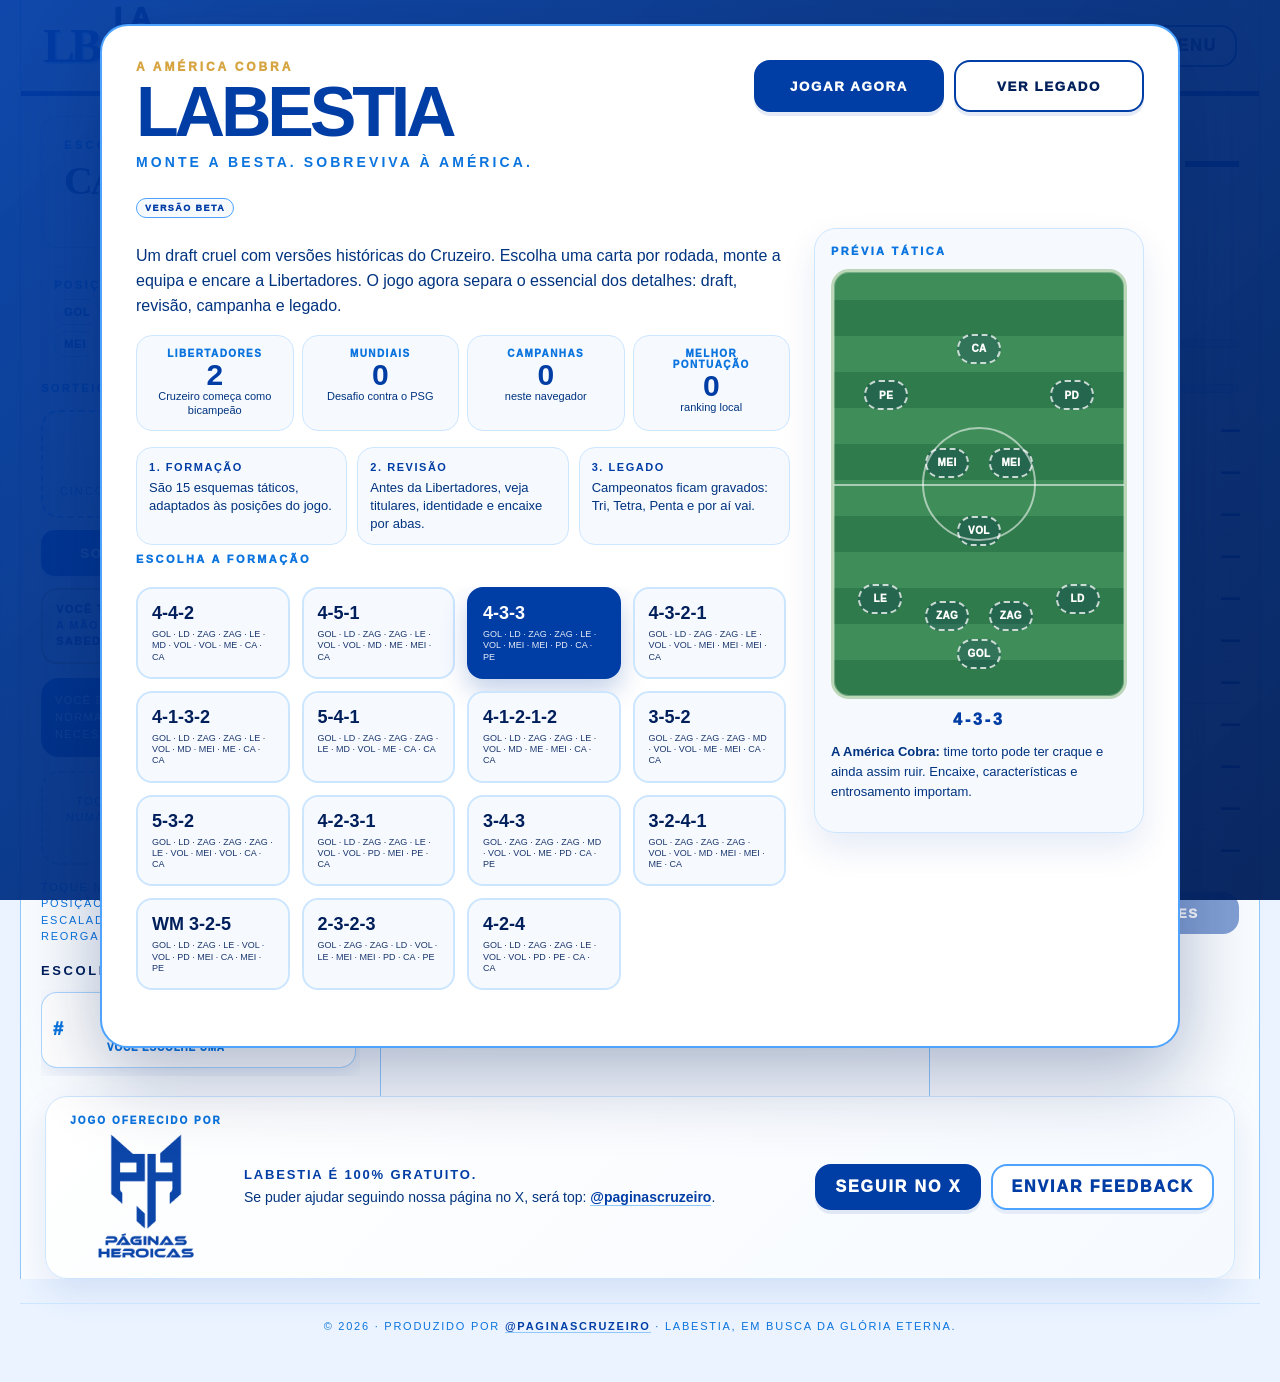
==== commit 21326936: "Add files via upload" ====
--- a/index.html
+++ b/index.html
@@ -26,7 +26,11 @@
   <header class="topbar">
     <div class="brand"><div class="mark">LB</div><div><div class="word">La<br>Bestia</div><div class="tag">EM BUSCA DA GLÓRIA ETERNA <span class="beta-badge">Versão Beta</span></div></div></div>
     <div class="center-status" id="statusText">Draft de risco · cada escolha tem preço</div>
-    <div class="top-actions"><select id="formationSelect" onchange="setFormation(this.value)"></select><button id="continueBtn" onclick="continueSavedCampaign()" style="display:none">Continuar</button><button onclick="resetGame()">Recomeçar</button><button id="liteBtn" onclick="toggleLiteMode()">Modo leve</button><button onclick="openRanking()">Ranking</button><button onclick="shareGame()">Compartilhar</button><button class="btn-primary" id="streamBtn" onclick="openTournament()" disabled>Libertadores</button></div>
+    <div class="top-actions compact-actions">
+      <select id="formationSelect" onchange="setFormation(this.value)" title="Escolha o esquema tático"></select>
+      <button class="btn-primary" id="streamBtn" onclick="openTournament()" disabled>Avançar</button>
+      <details class="top-menu"><summary>Menu</summary><div class="menu-pop"><button id="continueBtn" onclick="continueSavedCampaign()" style="display:none">Continuar</button><button onclick="resetGame()">Recomeçar</button><button id="liteBtn" onclick="toggleLiteMode()">Modo leve</button><button onclick="openLegacy()">Legado</button><button onclick="shareGame()">Compartilhar</button></div></details>
+    </div>
   </header>
   <main class="layout">
     <aside class="left">
@@ -51,7 +55,7 @@
   </section>
 </div>
 <footer class="site-footer">© 2026 · Produzido por <a href="https://x.com/paginascruzeiro" target="_blank" rel="noopener">@paginascruzeiro</a> · LaBestia, em busca da Glória Eterna.</footer>
-<div class="start-overlay" id="startOverlay"><div class="start-panel"><div class="start-head"><div><div class="start-kicker">A América Cobra</div><h1>LaBestia</h1><h2>Monte a Besta. Sobreviva à América.</h2><span class="beta-badge">Versão Beta</span></div><div class="home-actions"><button class="btn-primary" onclick="startGame()">Jogar agora</button><button id="homeContinueBtn" onclick="continueSavedCampaign()" style="display:none">Continuar campanha</button><button onclick="openRanking()">Ver ranking</button></div></div><div class="start-content"><div><p>Um draft cruel com versões históricas do Cruzeiro. Você escolhe uma carta por rodada, monta o time e encara rivais históricos da Libertadores. Overall ajuda, mas a América cobra encaixe, defesa, entrosamento e escolha ruim.</p><div class="start-rules"><div class="start-rule"><b>1. Formação</b>Escolha a estrutura antes do draft.</div><div class="start-rule"><b>2. Draft</b>São 11 rodadas, uma escolha por mão.</div><div class="start-rule"><b>3. América</b>O jogo explica por que venceu, caiu ou sofreu.</div></div><div class="micro">Escolha a formação</div><div class="formation-grid" id="startFormations"></div></div><div class="formation-preview-card"><div class="micro">Prévia tática</div><div id="formationPreview"></div><p class="small"><b>A América Cobra:</b> time torto pode ter craque e ainda assim ruir. Encaixe e entrosamento importam.</p></div></div></div></div>
+<div class="start-overlay" id="startOverlay"><div class="start-panel"><div class="start-head"><div><div class="start-kicker">A América Cobra</div><h1>LaBestia</h1><h2>Monte a Besta. Sobreviva à América.</h2><span class="beta-badge">Versão Beta</span></div><div class="home-actions"><button class="btn-primary" onclick="startGame()">Jogar agora</button><button id="homeContinueBtn" onclick="continueSavedCampaign()" style="display:none">Continuar campanha</button><button onclick="openLegacy()">Ver legado</button></div></div><div class="start-content"><div><p>Um draft cruel com versões históricas do Cruzeiro. Escolha uma carta por rodada, monte a equipa e encare a Libertadores. O jogo agora separa o essencial dos detalhes: draft, revisão, campanha e legado.</p><div class="legacy-home" id="legacyHome"></div><div class="start-rules"><div class="start-rule"><b>1. Formação</b>São 15 esquemas táticos, adaptados às posições do jogo.</div><div class="start-rule"><b>2. Revisão</b>Antes da Libertadores, veja titulares, identidade e encaixe por abas.</div><div class="start-rule"><b>3. Legado</b>Campeonatos ficam gravados: Tri, Tetra, Penta e por aí vai.</div></div><div class="micro">Escolha a formação</div><div class="formation-grid" id="startFormations"></div></div><div class="formation-preview-card"><div class="micro">Prévia tática</div><div id="formationPreview"></div><p class="small"><b>A América Cobra:</b> time torto pode ter craque e ainda assim ruir. Encaixe, características e entrosamento importam.</p></div></div></div></div>
 <div class="modal" id="tournamentModal"><div class="modal-card"><div class="modal-head"><div><h2>Libertadores</h2><p id="modalSub">Escolha o modo da campanha</p></div><button onclick="closeTournament()">Fechar</button></div><div id="tournamentContent"></div></div></div><div class="toast" id="toast"></div>
 <script src="assets/labestia.js"></script>
 </body>
--- a/assets/labestia.css
+++ b/assets/labestia.css
@@ -283,3 +283,56 @@
 .ach-grid{display:grid;grid-template-columns:1fr 1fr;gap:10px}.ach-card{border:1px solid var(--blue190);border-radius:14px;padding:12px;background:var(--blue070)}.ach-card b{display:block;font-family:var(--mono);text-transform:uppercase;letter-spacing:.08em;color:var(--blue850);font-size:12px}.ach-card span{display:block;margin-top:5px;color:var(--blue900);font-size:12px;line-height:1.35}.ach-card.locked{opacity:.48;filter:saturate(.7)}.ach-card.earned{border-color:var(--gold);background:linear-gradient(135deg,rgba(240,204,107,.28),var(--white))}
 .ranking-list{display:grid;gap:8px}.ranking-row{display:grid;grid-template-columns:48px minmax(0,1fr);gap:8px;align-items:center;border:1px solid var(--blue190);border-radius:14px;background:var(--blue070);padding:10px}.ranking-row b{font-family:var(--mono);color:var(--blue850);font-size:18px}.ranking-row span{font-family:var(--mono);font-weight:1000;text-transform:uppercase;color:var(--blue960);white-space:nowrap;overflow:hidden;text-overflow:ellipsis}.ranking-row small{grid-column:2;color:var(--blue700);font-family:var(--mono);letter-spacing:.06em;text-transform:uppercase;font-size:10px}.top-actions #continueBtn{background:var(--gold);border-color:var(--gold)}
 @media(max-width:820px){.home-actions{justify-content:stretch}.home-actions button{width:100%}.summary-grid,.ach-grid{grid-template-columns:1fr}.ranking-row{grid-template-columns:38px minmax(0,1fr)}}
+
+/* --- Patch Mercado & Moral --- */
+.morale-card,.morale-event,.market-current{border:1px solid var(--blue190);border-radius:18px;background:linear-gradient(135deg,var(--blue070),var(--white));padding:14px;margin:12px 0;box-shadow:0 10px 24px rgba(0,61,165,.08)}
+.morale-kicker{font-family:var(--mono);font-size:10px;font-weight:1000;letter-spacing:.22em;text-transform:uppercase;color:var(--blue700);margin-bottom:6px}.morale-score{font-family:var(--mono);font-size:42px;font-weight:1000;color:var(--blue850);line-height:1}.morale-score span{font-size:14px;color:var(--blue700);margin-left:3px}.morale-card p{margin:6px 0 0;color:var(--blue900);font-weight:800}.morale-card small{display:block;margin-top:8px;color:var(--blue700);line-height:1.4}
+.morale-event{border-width:2px;font-family:var(--mono);text-transform:uppercase;letter-spacing:.08em;font-size:12px;line-height:1.45}.morale-event.good{border-color:var(--gold);background:linear-gradient(135deg,rgba(240,204,107,.28),var(--white))}.morale-event.bad{border-color:rgba(217,74,58,.42);background:linear-gradient(135deg,rgba(217,74,58,.08),var(--white))}.morale-event b{color:var(--blue850)}.morale-event span{display:inline-flex;margin-left:6px;padding:2px 8px;border-radius:999px;background:var(--blue850);color:var(--white)}.morale-event.bad span{background:var(--warn)}
+.market-squad{display:grid;gap:8px}.market-row,.market-option{display:grid;grid-template-columns:minmax(0,1fr) auto;gap:10px;align-items:center;border:1px solid var(--blue190);border-radius:14px;background:var(--blue070);padding:10px}.market-row b,.market-option b,.market-current b{display:block;font-family:var(--mono);font-weight:1000;text-transform:uppercase;color:var(--blue850);font-size:13px;letter-spacing:.05em}.market-row span,.market-option span,.market-current span{display:block;margin-top:4px;color:var(--blue700);font-size:12px;line-height:1.35}.market-options{display:grid;gap:10px;margin-top:12px}.dossier-grid{grid-template-columns:repeat(5,1fr)}
+@media(max-width:820px){.market-row,.market-option{grid-template-columns:1fr}.market-row button,.market-option button{width:100%}.dossier-grid{grid-template-columns:1fr}}
+
+
+/* --- Patch Elifoot banco --- */
+.bench-options .market-option,.bench-option{border-color:var(--blue520)}
+.bench-list .market-row b{color:var(--blue850)}
+.bench-panel{margin:14px 0}
+.bench-action-grid{display:grid;grid-template-columns:repeat(2,minmax(0,1fr));gap:8px;margin-top:10px}
+.bench-action-grid button{min-height:56px;white-space:normal;line-height:1.2}
+.bench-action-grid button small{font-family:var(--sans);font-size:10px;letter-spacing:0;text-transform:none;color:inherit;opacity:.85}
+@media(max-width:640px){.bench-action-grid{grid-template-columns:1fr}.bench-action-grid button{min-height:50px}}
+
+/* --- Elifoot tempos e gestão de equipa --- */
+.speed-card{display:grid;grid-template-columns:minmax(0,1fr) auto;gap:12px;align-items:center;border:1px solid var(--blue190);border-radius:18px;background:linear-gradient(135deg,var(--blue070),var(--white));padding:12px 14px;margin:0 0 14px;box-shadow:0 10px 24px rgba(0,61,165,.08)}
+.speed-card b{display:block;font-family:var(--mono);font-weight:1000;letter-spacing:.12em;text-transform:uppercase;color:var(--blue850);font-size:12px}.speed-card span{display:block;margin-top:4px;color:var(--blue700);font-size:12px}.speed-buttons{display:flex;gap:6px;flex-wrap:wrap;justify-content:flex-end}.speed-buttons button{min-height:34px;padding:0 10px;border-radius:12px;font-size:10px}
+.squad-grid{display:grid;gap:8px}.squad-row{display:grid;grid-template-columns:minmax(0,1fr) auto;gap:10px;align-items:center;border:1px solid var(--blue190);border-radius:14px;background:var(--blue070);padding:10px}.squad-row.best-fit{border-color:var(--gold);background:linear-gradient(135deg,rgba(240,204,107,.22),var(--blue070))}.squad-row b{display:block;font-family:var(--mono);font-weight:1000;text-transform:uppercase;color:var(--blue850);font-size:13px;letter-spacing:.05em}.squad-row span{display:block;margin-top:4px;color:var(--blue700);font-size:12px;line-height:1.35}.squad-row button{min-height:38px;border-radius:12px;padding:0 12px;font-size:10px}
+@media(max-width:720px){.speed-card,.squad-row{grid-template-columns:1fr}.speed-buttons{justify-content:stretch}.speed-buttons button,.squad-row button{width:100%}}
+
+
+/* --- Patch Final Continental + limpeza visual --- */
+.final-venue-card{display:grid;grid-template-columns:minmax(0,1fr) auto;gap:14px;align-items:center;border:1px solid var(--gold);border-radius:18px;background:linear-gradient(135deg,rgba(240,204,107,.22),var(--white));padding:15px;margin:0 0 14px;box-shadow:0 10px 22px rgba(0,31,91,.08)}
+.venue-kicker{font-family:var(--mono);font-size:10px;font-weight:1000;letter-spacing:.22em;text-transform:uppercase;color:var(--blue700);margin-bottom:5px}.venue-title{font-family:var(--mono);font-size:24px;font-weight:1000;text-transform:uppercase;color:var(--blue850);line-height:1.05}.venue-meta{margin-top:5px;color:var(--blue900);font-size:13px;font-weight:800}.venue-badge{font-family:var(--mono);font-weight:1000;text-transform:uppercase;letter-spacing:.12em;background:var(--blue850);color:var(--white);border-radius:999px;padding:8px 12px;font-size:10px;white-space:nowrap}
+/* Menos ruído visual sem perder a identidade */
+body:before{opacity:.62;background-size:auto,52px 52px,52px 52px}.app{background:rgba(255,255,255,.72)}.topbar{min-height:96px;grid-template-columns:300px 1fr 380px}.brand .mark{font-size:48px}.brand .word{font-size:30px}.brand .tag{letter-spacing:.18em}.center-status{letter-spacing:.16em;font-size:11px}.layout{min-height:700px}.left,.right{padding:20px}.pitch-wrap{padding:20px}.draw-card,.panel,.mode-card,.team-profile-card,.dossier-card,.america-cobra-card,.morale-card,.speed-card{box-shadow:0 8px 18px rgba(0,61,165,.07)}.draw-card,.panel,.player-option,.mode-card{border-color:rgba(142,200,255,.72)}.left h3,.right h3,.panel h3{letter-spacing:.20em}.small{line-height:1.45}.player-option{min-height:76px;padding:11px}.player-option .name{font-size:16px}.player-option .ovr{font-size:28px}.history-item{font-size:12px;padding:8px 0}.mini-card{box-shadow:none}.final-banner{font-size:30px;padding:20px}.dossier-grid,.cobra-grid,.profile-grid{gap:7px}.dossier-stat,.cobra-stat,.profile-stat,.mini-card{border-radius:12px;padding:8px}.toolbar{gap:8px}.toolbar button{min-height:40px}.event-log{max-height:300px}
+@media(max-width:1120px){.topbar{grid-template-columns:1fr}.center-status{max-width:720px}.top-actions{justify-content:center}}
+@media(max-width:720px){.final-venue-card{grid-template-columns:1fr}.venue-badge{width:max-content}.final-banner{font-size:24px}.topbar{min-height:auto}.brand .mark{font-size:42px}.brand .word{font-size:26px}}
+
+/* Final venue visibility */
+.venue-line{border:1px solid var(--gold);background:linear-gradient(135deg,rgba(240,204,107,.22),var(--blue070));border-radius:16px;padding:11px 13px;margin:0 0 12px;color:var(--blue960);font-size:13px;line-height:1.35;box-shadow:0 8px 18px rgba(0,31,91,.07)}
+.venue-line b{font-family:var(--mono);letter-spacing:.12em;text-transform:uppercase;color:var(--blue850)}
+.final-venue-card{position:relative}
+
+
+/* --- Patch Características: identidade de jogo --- */
+.trait-line{display:flex;flex-wrap:wrap;gap:5px;margin:6px 0 2px}.trait-line em{font-style:normal;border:1px solid var(--blue190);background:rgba(255,255,255,.72);color:var(--blue850);border-radius:999px;padding:3px 6px;font-family:var(--mono);font-size:9px;font-weight:1000;letter-spacing:.06em;text-transform:uppercase}.identity-grid{display:grid;grid-template-columns:repeat(3,1fr);gap:8px;margin:10px 0}.identity-grid div{background:var(--blue070);border:1px solid var(--blue190);border-radius:13px;padding:9px;text-align:center}.identity-grid span{display:block;font-family:var(--mono);font-size:9px;letter-spacing:.12em;text-transform:uppercase;color:var(--blue700);font-weight:1000}.identity-grid b{display:block;font-family:var(--mono);font-size:22px;color:var(--blue850);line-height:1.1}.trait-kicker{margin-top:14px}.trait-warning{border-left:3px solid var(--gold);padding-left:10px}.event small{font-family:var(--mono);font-size:9px;letter-spacing:.10em;text-transform:uppercase;color:var(--blue700);font-weight:1000}.event.goal small{color:var(--gold)}
+@media(max-width:640px){.identity-grid{grid-template-columns:1fr 1fr}.trait-line em{font-size:8px}.identity-grid b{font-size:19px}}
+
+/* Mundial contra PSG */
+.world-hero{background:linear-gradient(135deg,var(--blue850),var(--blue900));color:var(--white);border-radius:22px;padding:22px;margin-bottom:18px;box-shadow:var(--shadow)}
+.world-kicker{font-family:var(--mono);font-size:11px;letter-spacing:.18em;text-transform:uppercase;color:var(--blue190);font-weight:1000;margin-bottom:8px}
+.world-title{font-family:var(--mono);font-size:32px;letter-spacing:.02em;text-transform:uppercase;font-weight:1000;line-height:1.05;margin-bottom:8px}
+.world-hero p{margin:0;color:var(--blue070);line-height:1.5;max-width:900px}.psg-squad{margin-top:12px}.psg-squad h4{font-family:var(--mono);font-size:11px;letter-spacing:.16em;text-transform:uppercase;color:var(--blue700);margin:14px 0 8px}.psg-starters{display:grid;grid-template-columns:repeat(2,minmax(0,1fr));gap:8px}.psg-player{border:1px solid var(--blue190);background:var(--blue070);border-radius:12px;padding:9px}.psg-player b{display:block;font-family:var(--mono);font-size:12px;letter-spacing:.05em;text-transform:uppercase;color:var(--blue850)}.psg-player span{display:block;margin-top:4px;font-size:11px;color:var(--blue700);line-height:1.35}.psg-full-list{display:flex;flex-wrap:wrap;gap:6px}.psg-full-list span{border:1px solid var(--blue190);background:rgba(255,255,255,.72);border-radius:999px;padding:5px 8px;font-size:11px;color:var(--blue850);font-weight:700}.psg-full-list small{font-family:var(--mono);font-size:8px;color:var(--blue700);font-weight:1000}.final-venue-card.world{border-color:var(--blue520);background:linear-gradient(135deg,rgba(0,61,165,.08),var(--white))}.world-result{border:1px solid var(--blue190);border-radius:18px;padding:16px;margin:14px 0;background:var(--blue070)}.world-result.win{border-color:var(--blue520);background:linear-gradient(135deg,rgba(0,61,165,.12),var(--blue070))}.world-result.loss{border-color:rgba(180,105,70,.35);background:linear-gradient(135deg,rgba(180,105,70,.12),var(--blue070))}.world-result .world-kicker{color:var(--blue700);margin-bottom:5px}.world-result .world-title{font-size:22px;color:var(--blue850);margin-bottom:6px}.world-result p{margin:0;color:var(--blue900);line-height:1.45}
+@media(max-width:720px){.world-title{font-size:25px}.psg-starters{grid-template-columns:1fr}.world-hero{padding:18px;border-radius:18px}}
+
+/* --- Remodelação de interface: abas, legado e topo compacto --- */
+.compact-actions{gap:8px}.top-menu{position:relative}.top-menu summary{list-style:none;display:inline-flex;align-items:center;justify-content:center;min-height:42px;padding:0 18px;border:2px solid var(--blue850);border-radius:16px;background:var(--white);font-family:var(--mono);font-weight:1000;letter-spacing:.12em;text-transform:uppercase;cursor:pointer;box-shadow:0 4px 0 rgba(0,61,165,.10)}.top-menu summary::-webkit-details-marker{display:none}.menu-pop{position:absolute;right:0;top:52px;z-index:50;display:grid;gap:8px;min-width:210px;background:var(--white);border:2px solid var(--blue340);border-radius:18px;padding:10px;box-shadow:var(--shadow2)}.menu-pop button{width:100%;justify-content:center}.ui-tabs{display:flex;gap:8px;flex-wrap:wrap;margin:0 0 14px}.ui-tabs button{min-height:38px;border-radius:999px;background:var(--blue070);border-color:var(--blue190);box-shadow:none;letter-spacing:.10em}.ui-tabs button.active{background:var(--blue850);border-color:var(--blue850);color:var(--white)}.campaign-tabs{position:sticky;top:0;z-index:3;background:rgba(246,250,255,.92);backdrop-filter:blur(8px);padding:8px;border-radius:16px;border:1px solid var(--blue190)}.compact-banner{padding:16px;font-size:28px}.simplified.mode-choice{margin-top:14px}.squad-compact{display:grid;gap:8px}.squad-line{display:grid;grid-template-columns:52px minmax(0,1fr);gap:10px;align-items:start;background:var(--blue070);border:1px solid var(--blue190);border-radius:14px;padding:10px}.squad-line>b{font-family:var(--mono);color:var(--blue850)}.squad-line span{font-weight:800}.squad-line small{display:block;color:var(--blue700);font-weight:700;margin-top:3px}.main-action-panel{border-color:var(--blue520);box-shadow:0 14px 38px rgba(0,61,165,.14)}.big-action{min-height:52px;font-size:14px;padding:0 24px}.compact-stats{margin:12px 0}.side-compact .history{max-height:300px}.details-block{margin:12px 0;border:1px solid var(--blue190);background:var(--blue070);border-radius:16px;padding:10px}.details-block summary{font-family:var(--mono);font-size:12px;font-weight:1000;letter-spacing:.14em;text-transform:uppercase;color:var(--blue850);cursor:pointer}.details-block[open]{background:var(--white)}.legacy-home{margin:12px 0}.legacy-grid{display:grid;grid-template-columns:repeat(4,1fr);gap:8px}.legacy-card{background:var(--blue070);border:1px solid var(--blue190);border-radius:16px;padding:12px;text-align:center}.legacy-card span{display:block;font-family:var(--mono);font-size:10px;letter-spacing:.14em;text-transform:uppercase;color:var(--blue700);font-weight:1000}.legacy-card b{display:block;font-family:var(--mono);font-size:30px;color:var(--blue850);line-height:1.05}.legacy-card small{display:block;color:var(--blue900);font-size:11px;line-height:1.25}.formation-grid{grid-template-columns:repeat(auto-fit,minmax(150px,1fr));max-height:430px;overflow:auto;padding-right:4px}.formation-card span{font-size:9px;line-height:1.25}.formation-preview-card{position:sticky;top:18px}
+@media(max-width:820px){.top-actions{display:grid;grid-template-columns:1fr 1fr auto}.top-menu summary{width:100%;font-size:10px;padding:0 10px}.menu-pop{right:0;top:46px}.ui-tabs{display:grid;grid-template-columns:1fr 1fr}.ui-tabs button{font-size:10px;padding:0 8px}.legacy-grid{grid-template-columns:1fr 1fr}.compact-banner{font-size:22px}.squad-line{grid-template-columns:44px minmax(0,1fr)}.campaign-tabs{position:static}.formation-grid{max-height:none}}
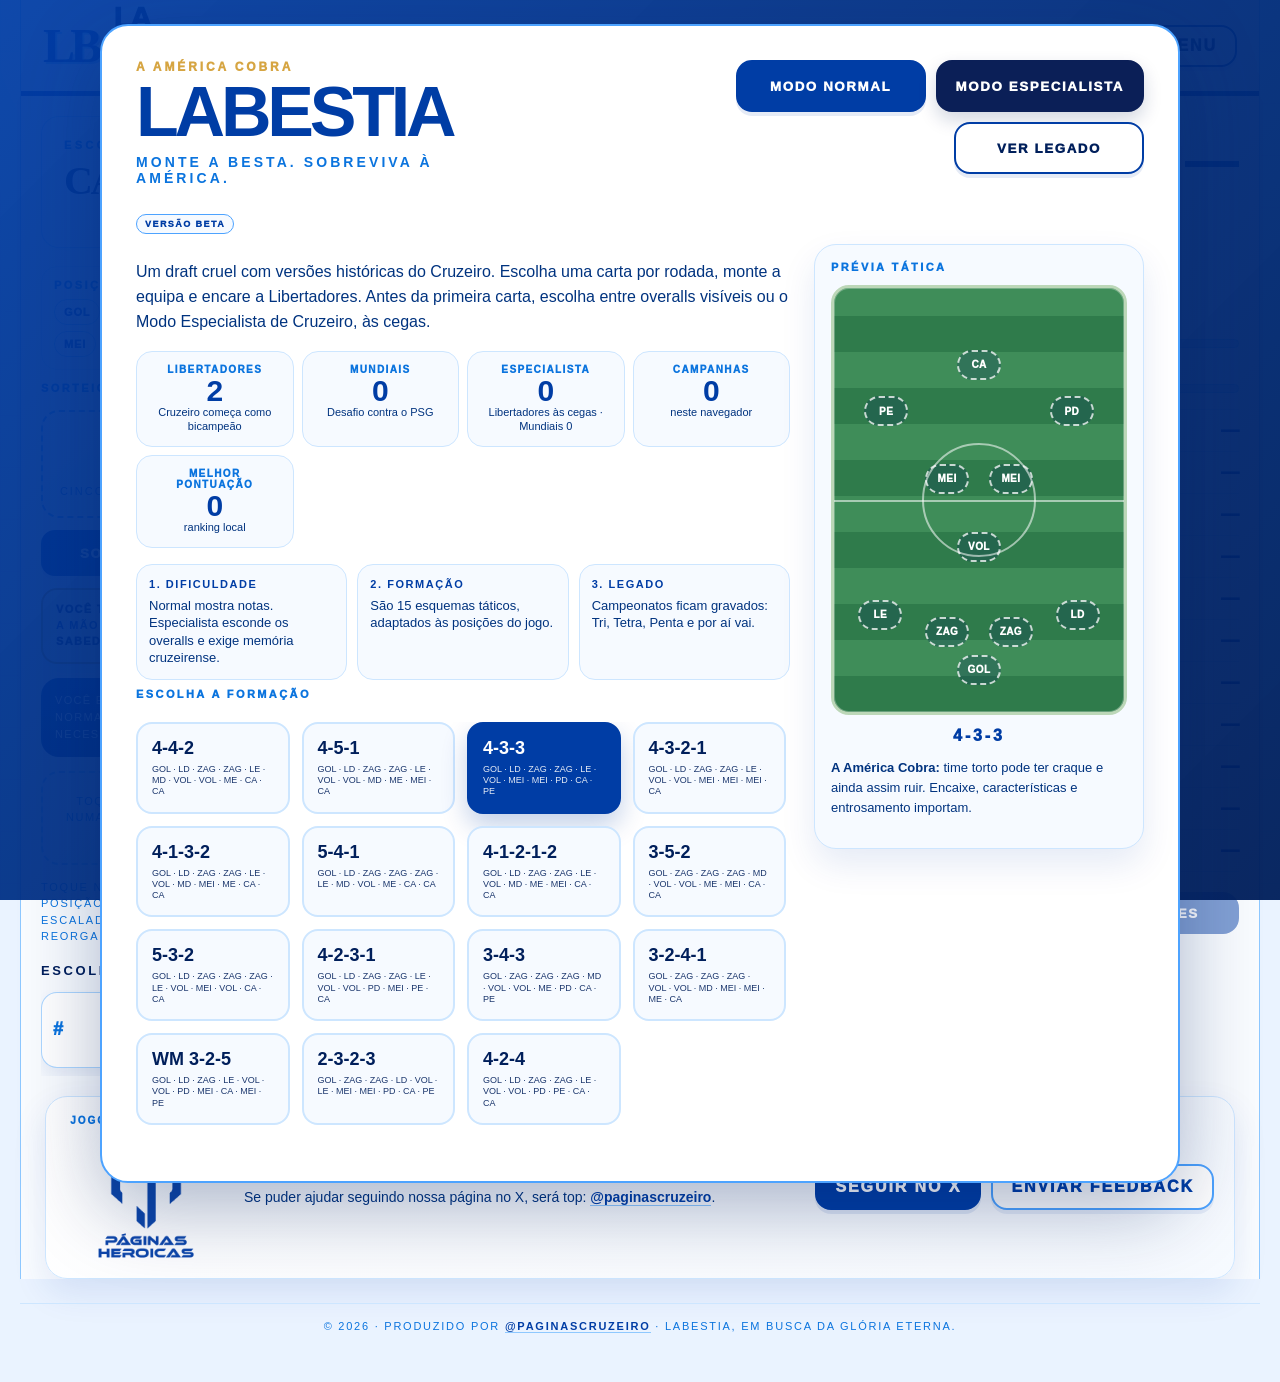
==== commit eb0e30a3: "Add files via upload" ====
--- a/index.html
+++ b/index.html
@@ -55,7 +55,7 @@
   </section>
 </div>
 <footer class="site-footer">© 2026 · Produzido por <a href="https://x.com/paginascruzeiro" target="_blank" rel="noopener">@paginascruzeiro</a> · LaBestia, em busca da Glória Eterna.</footer>
-<div class="start-overlay" id="startOverlay"><div class="start-panel"><div class="start-head"><div><div class="start-kicker">A América Cobra</div><h1>LaBestia</h1><h2>Monte a Besta. Sobreviva à América.</h2><span class="beta-badge">Versão Beta</span></div><div class="home-actions"><button class="btn-primary" onclick="startGame()">Jogar agora</button><button id="homeContinueBtn" onclick="continueSavedCampaign()" style="display:none">Continuar campanha</button><button onclick="openLegacy()">Ver legado</button></div></div><div class="start-content"><div><p>Um draft cruel com versões históricas do Cruzeiro. Escolha uma carta por rodada, monte a equipa e encare a Libertadores. O jogo agora separa o essencial dos detalhes: draft, revisão, campanha e legado.</p><div class="legacy-home" id="legacyHome"></div><div class="start-rules"><div class="start-rule"><b>1. Formação</b>São 15 esquemas táticos, adaptados às posições do jogo.</div><div class="start-rule"><b>2. Revisão</b>Antes da Libertadores, veja titulares, identidade e encaixe por abas.</div><div class="start-rule"><b>3. Legado</b>Campeonatos ficam gravados: Tri, Tetra, Penta e por aí vai.</div></div><div class="micro">Escolha a formação</div><div class="formation-grid" id="startFormations"></div></div><div class="formation-preview-card"><div class="micro">Prévia tática</div><div id="formationPreview"></div><p class="small"><b>A América Cobra:</b> time torto pode ter craque e ainda assim ruir. Encaixe, características e entrosamento importam.</p></div></div></div></div>
+<div class="start-overlay" id="startOverlay"><div class="start-panel"><div class="start-head"><div><div class="start-kicker">A América Cobra</div><h1>LaBestia</h1><h2>Monte a Besta. Sobreviva à América.</h2><span class="beta-badge">Versão Beta</span></div><div class="home-actions home-mode-actions"><button class="btn-primary" onclick="startGame('normal')">Modo Normal</button><button class="btn-expert" onclick="startGame('expert')">Modo Especialista</button><button id="homeContinueBtn" onclick="continueSavedCampaign()" style="display:none">Continuar campanha</button><button onclick="openLegacy()">Ver legado</button></div></div><div class="start-content"><div><p>Um draft cruel com versões históricas do Cruzeiro. Escolha uma carta por rodada, monte a equipa e encare a Libertadores. Antes da primeira carta, escolha entre overalls visíveis ou o Modo Especialista de Cruzeiro, às cegas.</p><div class="legacy-home" id="legacyHome"></div><div class="start-rules"><div class="start-rule"><b>1. Dificuldade</b>Normal mostra notas. Especialista esconde os overalls e exige memória cruzeirense.</div><div class="start-rule"><b>2. Formação</b>São 15 esquemas táticos, adaptados às posições do jogo.</div><div class="start-rule"><b>3. Legado</b>Campeonatos ficam gravados: Tri, Tetra, Penta e por aí vai.</div></div><div class="micro">Escolha a formação</div><div class="formation-grid" id="startFormations"></div></div><div class="formation-preview-card"><div class="micro">Prévia tática</div><div id="formationPreview"></div><p class="small"><b>A América Cobra:</b> time torto pode ter craque e ainda assim ruir. Encaixe, características e entrosamento importam.</p></div></div></div></div>
 <div class="modal" id="tournamentModal"><div class="modal-card"><div class="modal-head"><div><h2>Libertadores</h2><p id="modalSub">Escolha o modo da campanha</p></div><button onclick="closeTournament()">Fechar</button></div><div id="tournamentContent"></div></div></div><div class="toast" id="toast"></div>
 <script src="assets/labestia.js"></script>
 </body>
--- a/assets/labestia.css
+++ b/assets/labestia.css
@@ -336,3 +336,22 @@
 /* --- Remodelação de interface: abas, legado e topo compacto --- */
 .compact-actions{gap:8px}.top-menu{position:relative}.top-menu summary{list-style:none;display:inline-flex;align-items:center;justify-content:center;min-height:42px;padding:0 18px;border:2px solid var(--blue850);border-radius:16px;background:var(--white);font-family:var(--mono);font-weight:1000;letter-spacing:.12em;text-transform:uppercase;cursor:pointer;box-shadow:0 4px 0 rgba(0,61,165,.10)}.top-menu summary::-webkit-details-marker{display:none}.menu-pop{position:absolute;right:0;top:52px;z-index:50;display:grid;gap:8px;min-width:210px;background:var(--white);border:2px solid var(--blue340);border-radius:18px;padding:10px;box-shadow:var(--shadow2)}.menu-pop button{width:100%;justify-content:center}.ui-tabs{display:flex;gap:8px;flex-wrap:wrap;margin:0 0 14px}.ui-tabs button{min-height:38px;border-radius:999px;background:var(--blue070);border-color:var(--blue190);box-shadow:none;letter-spacing:.10em}.ui-tabs button.active{background:var(--blue850);border-color:var(--blue850);color:var(--white)}.campaign-tabs{position:sticky;top:0;z-index:3;background:rgba(246,250,255,.92);backdrop-filter:blur(8px);padding:8px;border-radius:16px;border:1px solid var(--blue190)}.compact-banner{padding:16px;font-size:28px}.simplified.mode-choice{margin-top:14px}.squad-compact{display:grid;gap:8px}.squad-line{display:grid;grid-template-columns:52px minmax(0,1fr);gap:10px;align-items:start;background:var(--blue070);border:1px solid var(--blue190);border-radius:14px;padding:10px}.squad-line>b{font-family:var(--mono);color:var(--blue850)}.squad-line span{font-weight:800}.squad-line small{display:block;color:var(--blue700);font-weight:700;margin-top:3px}.main-action-panel{border-color:var(--blue520);box-shadow:0 14px 38px rgba(0,61,165,.14)}.big-action{min-height:52px;font-size:14px;padding:0 24px}.compact-stats{margin:12px 0}.side-compact .history{max-height:300px}.details-block{margin:12px 0;border:1px solid var(--blue190);background:var(--blue070);border-radius:16px;padding:10px}.details-block summary{font-family:var(--mono);font-size:12px;font-weight:1000;letter-spacing:.14em;text-transform:uppercase;color:var(--blue850);cursor:pointer}.details-block[open]{background:var(--white)}.legacy-home{margin:12px 0}.legacy-grid{display:grid;grid-template-columns:repeat(4,1fr);gap:8px}.legacy-card{background:var(--blue070);border:1px solid var(--blue190);border-radius:16px;padding:12px;text-align:center}.legacy-card span{display:block;font-family:var(--mono);font-size:10px;letter-spacing:.14em;text-transform:uppercase;color:var(--blue700);font-weight:1000}.legacy-card b{display:block;font-family:var(--mono);font-size:30px;color:var(--blue850);line-height:1.05}.legacy-card small{display:block;color:var(--blue900);font-size:11px;line-height:1.25}.formation-grid{grid-template-columns:repeat(auto-fit,minmax(150px,1fr));max-height:430px;overflow:auto;padding-right:4px}.formation-card span{font-size:9px;line-height:1.25}.formation-preview-card{position:sticky;top:18px}
 @media(max-width:820px){.top-actions{display:grid;grid-template-columns:1fr 1fr auto}.top-menu summary{width:100%;font-size:10px;padding:0 10px}.menu-pop{right:0;top:46px}.ui-tabs{display:grid;grid-template-columns:1fr 1fr}.ui-tabs button{font-size:10px;padding:0 8px}.legacy-grid{grid-template-columns:1fr 1fr}.compact-banner{font-size:22px}.squad-line{grid-template-columns:44px minmax(0,1fr)}.campaign-tabs{position:static}.formation-grid{max-height:none}}
+
+
+/* --- Evento Pedrinho: aposta galáctica do Mundial --- */
+.pedrinho-hero,.pedrinho-result{background:linear-gradient(135deg,var(--blue900),var(--blue850));color:var(--white);border-radius:22px;padding:22px;margin-bottom:18px;box-shadow:var(--shadow)}
+.pedrinho-kicker{font-family:var(--mono);font-size:11px;letter-spacing:.20em;text-transform:uppercase;color:var(--gold);font-weight:1000;margin-bottom:8px}.pedrinho-title{font-family:var(--mono);font-size:31px;line-height:1.05;text-transform:uppercase;font-weight:1000;margin-bottom:10px}.pedrinho-hero p,.pedrinho-result p{color:var(--blue070);line-height:1.5;margin:8px 0 0}.pedrinho-result.good{background:linear-gradient(135deg,#0b4e9b,var(--blue850))}.pedrinho-result.bad{background:linear-gradient(135deg,#70301f,var(--blue900))}
+.pedrinho-grid{display:grid;grid-template-columns:repeat(3,minmax(0,1fr));gap:10px;margin-top:12px}.pedrinho-star{border:1px solid var(--blue190);border-radius:16px;background:var(--blue070);padding:12px}.pedrinho-star h4{font-family:var(--mono);font-size:14px;letter-spacing:.08em;text-transform:uppercase;color:var(--blue850);margin:0 0 4px}.pedrinho-star p{font-size:12px;color:var(--blue700);font-weight:900;margin:0 0 10px}.pedrinho-options{display:grid;gap:7px}.pedrinho-options button,.pedrinho-selected{display:grid;gap:3px;border:1px solid var(--blue190);background:var(--white);border-radius:12px;padding:9px;text-align:left;box-shadow:none;min-height:auto}.pedrinho-options button b,.pedrinho-selected b{font-family:var(--mono);font-size:12px;color:var(--blue850);text-transform:uppercase}.pedrinho-options button span,.pedrinho-selected span{font-size:11px;color:var(--blue700);font-weight:800}.pedrinho-selected{border-color:var(--gold);background:linear-gradient(135deg,rgba(240,204,107,.24),var(--white))}.pedrinho-selected button{margin-top:6px;min-height:32px;border-radius:10px;font-size:9px}.pedrinho-replacements{display:grid;grid-template-columns:repeat(3,1fr);gap:8px;margin-top:12px}.pedrinho-replacements div{background:rgba(255,255,255,.12);border:1px solid rgba(255,255,255,.25);border-radius:13px;padding:10px}.pedrinho-replacements b{display:block;font-family:var(--mono);font-size:12px;text-transform:uppercase;color:var(--white)}.pedrinho-replacements span{display:block;margin-top:4px;font-size:11px;color:var(--blue070)}
+@media(max-width:820px){.pedrinho-grid,.pedrinho-replacements{grid-template-columns:1fr}.pedrinho-title{font-size:24px}.pedrinho-hero,.pedrinho-result{padding:18px;border-radius:18px}}
+
+
+/* Patch PRO, Modo Especialista */
+.btn-expert{background:#0b1f57;color:#fff;border-color:#0b1f57;box-shadow:0 8px 18px rgba(11,31,87,.18)}
+.home-mode-actions{gap:10px;flex-wrap:wrap}
+.hidden-rating{font-size:14px;line-height:1.05;min-width:72px;text-align:center}
+.hidden-rating small{display:block;font-size:9px;letter-spacing:.06em;opacity:.72}
+.expert-card{border-left:4px solid #0b1f57}
+.expert-pill{display:inline-flex;align-items:center;margin-left:8px;padding:3px 8px;border-radius:999px;background:#0b1f57;color:#fff;font-size:10px;text-transform:uppercase;letter-spacing:.06em;vertical-align:middle}
+.expert-pill.light{background:#fff;color:#0b1f57;border:1px solid rgba(11,31,87,.2)}
+.expert-profile{background:linear-gradient(180deg,rgba(11,31,87,.045),rgba(255,255,255,.9))}
+.identity-grid b,.profile-stat b,.mini-card b{word-break:normal}
